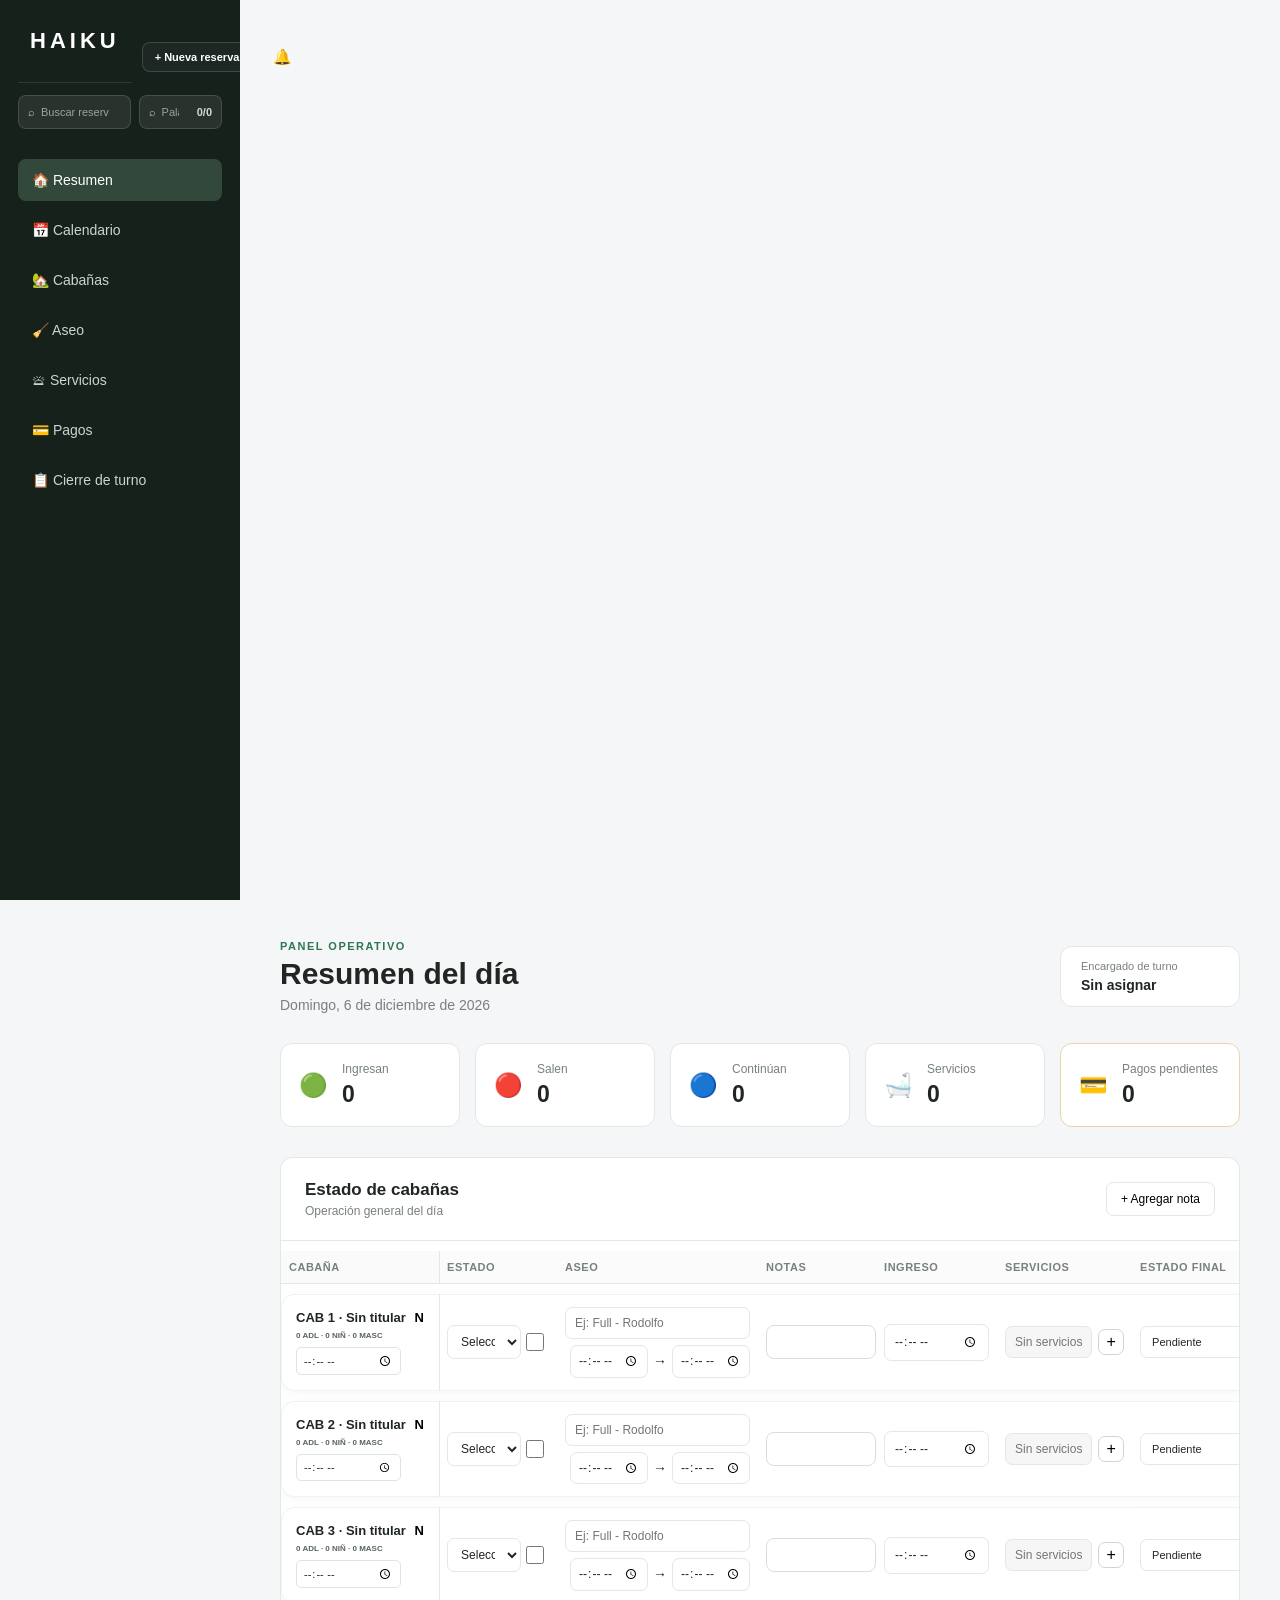
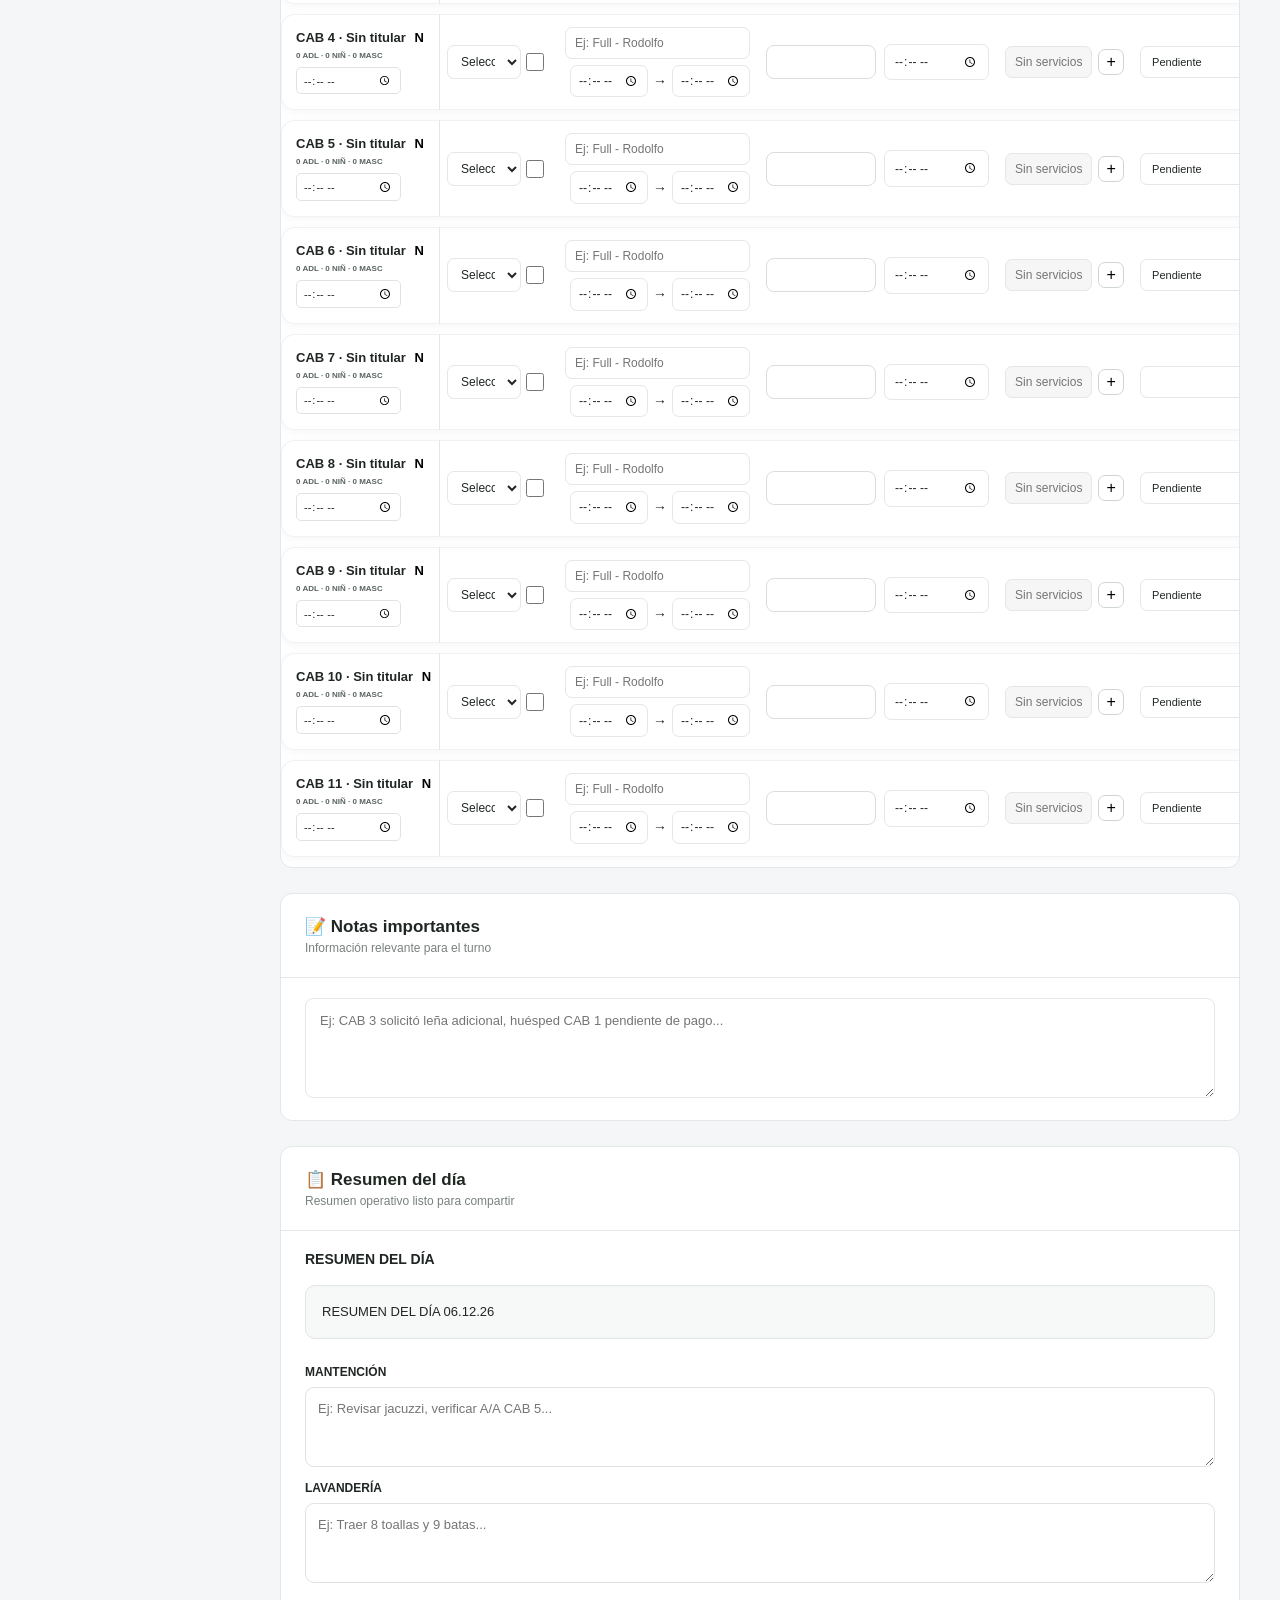
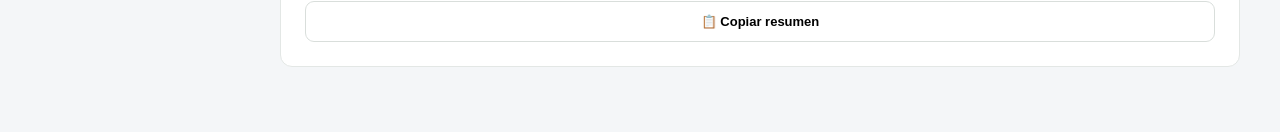
==== index.html @ 7d6ff003 "Traslada edición de ocupación a la ficha y simplifica su vista en resumen" ====
<!DOCTYPE html>
<html lang="es">

<head>
    <meta charset="UTF-8">
    <meta name="viewport" content="width=device-width, initial-scale=1.0">

    <title>Haiku</title>

    <link rel="stylesheet" href="css/styles.css">
</head>

<body>

    <!-- =========================
         BARRA LATERAL
    ========================== -->
    <aside class="sidebar">

    <div class="sidebar-superior">

    <div class="sidebar-fila-superior">

        <div class="logo">
            <h1>HAIKU</h1>
        </div>

        <button
    type="button"
    id="boton-nueva-reserva"
    class="boton-nueva-reserva"
>
    + Nueva reserva
</button>

        <button
            type="button"
            id="boton-notificaciones"
            class="boton-notificaciones"
            aria-label="Abrir notificaciones"
        >
            🔔

            <span
                id="contador-notificaciones"
                class="contador-notificaciones"
                hidden
            >
                0
            </span>
        </button>

    </div>


    <div class="busquedas-globales">

        <div class="busqueda-reservas-wrap">
            <span>⌕</span>

            <input
                type="search"
                id="busqueda-reservas"
                placeholder="Buscar reserva..."
                autocomplete="off"
            >

            <div
                id="resultados-busqueda-reservas"
                class="resultados-busqueda-reservas"
                hidden
            ></div>

        </div>


        <div class="busqueda-palabra-wrap">
            <span>⌕</span>

            <input
                type="search"
                id="busqueda-palabra"
                placeholder="Palabra clave..."
                autocomplete="off"
            >

            <span
            id="contador-busqueda-palabra"
            class="contador-busqueda-palabra"
            hidden
            >
            0/0 
            </span>

            <button
            type="button"
            id="busqueda-palabra-anterior"
            class="busqueda-palabra-nav"
            aria-label="Coincidencia anterior"
            hidden
            >
            ↑
            </button>

            <button
            type="button"
            id="busqueda-palabra-siguiente"
            class="busqueda-palabra-nav"
            aria-label="Coincidencia siguiente"
            hidden
            >
            ↓
            </button>

        </div>

    </div>

</div>

<div
    id="panel-notificaciones"
    class="panel-notificaciones"
    hidden
>
    <div class="panel-notificaciones-cabecera">

        <div>
            <strong>Notificaciones</strong>
            <span>Actividad del turno</span>
        </div>

        <button
            type="button"
            id="cerrar-notificaciones"
            class="cerrar-notificaciones"
            aria-label="Cerrar notificaciones"
        >
            ×
        </button>

    </div>

<div
    id="notificaciones-contenido"
    class="notificaciones-contenido"
></div>

</div>

    <nav class="menu">

        <button class="menu-item activo" data-seccion="resumen">
            🏠 Resumen
        </button>

        <button class="menu-item" data-seccion="calendario">
            📅 Calendario
        </button>

        <button class="menu-item" data-seccion="cabanas">
            🏡 Cabañas
        </button>

        <button class="menu-item" data-seccion="aseo">
            🧹 Aseo
        </button>

        <button class="menu-item" data-seccion="servicios">
            🛎 Servicios
        </button>

        <button class="menu-item" data-seccion="pagos">
        💳 Pagos
        </button>

        <button class="menu-item" data-seccion="cierre">
            📋 Cierre de turno
        </button>

    </nav>

</aside>


    <!-- =========================
         CONTENIDO PRINCIPAL
    ========================== -->
    <main class="contenido">
        
<!-- =========================
     SECCIÓN RESUMEN
========================== -->

<section id="seccion-resumen" class="seccion-app activa">

        <!-- CABECERA -->

        <header class="cabecera">

            <div>
                <p class="subtitulo">Panel operativo</p>
                <h2>Resumen del día</h2>
                <p id="fecha-actual">Sábado 15 de agosto de 2026</p>
            </div>

            <div class="turno">
                <span>Encargado de turno</span>
                <strong>Sin asignar</strong>
            </div>

        </header>


<!-- =========================
     TARJETAS RESUMEN
========================== -->

<section class="resumen">

    <div class="tarjeta">
        <span>🟢</span>
        <div>
            <p>Ingresan</p>
            <strong id="contador-ingresan">3</strong>
        </div>
    </div>

    <div class="tarjeta">
        <span>🔴</span>
        <div>
            <p>Salen</p>
            <strong id="contador-salen">6</strong>
        </div>
    </div>

    <div class="tarjeta">
        <span>🔵</span>
        <div>
            <p>Continúan</p>
            <strong id="contador-continuan">2</strong>
        </div>
    </div>

    <div class="tarjeta">
        <span>🛁</span>
        <div>
            <p>Servicios</p>
            <strong id="contador-servicios">3</strong>
        </div>
    </div>

    <div class="tarjeta alerta">
        <span>💳</span>
        <div>
           <p>Pagos pendientes</p>
           <strong id="contador-pagos">0</strong>
        </div>
    </div>

</section>


        <!-- =========================
             MATRIZ DE CABAÑAS
        ========================== -->

        <section class="panel">

            <div class="panel-titulo">
                <div>
                    <h3>Estado de cabañas</h3>
                    <p>Operación general del día</p>
                </div>

                <button
                    type="button"
                    id="agregar-nota"
                    class="boton-secundario"
                >
                + Agregar nota
                </button>
            </div>


            <div class="tabla-contenedor">

                <table>

                    <thead>
                        <tr>
                            <th>Cabaña</th>
                            <th>Estado</th>
                            <th>Aseo</th>
                            <th>Notas</th>
                            <th>Ingreso</th>
                            <th>Servicios</th>
                            <th>Estado final</th>
                        </tr>
                    </thead>

                    <tbody>

                       <tr data-cabana="1">

    <td class="info-cabana">

    <strong class="cabana-titular-linea">
    <button
    type="button"
    class="cabana-ficha-boton"
    data-ficha-cabana="1"
>
    CAB 1
</button>
<span>·</span>
    <span class="titular-cabana" data-titular-cabana="1">Sin titular</span>

    <button
        type="button"
        class="editar-titular"
        data-editar-titular="1"
        aria-label="Editar titular CAB 1"
    >✎</button>

    <span class="cabana-noches">
    <button
        type="button"
        class="editar-noches"
        data-editar-noches="1"
        aria-label="Editar noches CAB 1"
    >
        <span class="valor-noches" data-valor-noches="1"></span>N
    </button>
</span>
</strong>

    <div class="ocupacion-cabana">

        <label>
            <input
                type="number"
                id="cab1-adultos"
                class="campo-cabana"
                data-campo="adultos"
                min="0"
            >
            
        </label>

        <label>
            <input
                type="number"
                id="cab1-ninos"
                class="campo-cabana"
                data-campo="ninos"
                min="0"
            >
            
        </label>

        <label>
            <input
                type="number"
                id="cab1-mascotas"
                class="campo-cabana"
                data-campo="mascotas"
                min="0"
            >
            
        </label>

    </div>

    <label class="checkout-cabana">
    
    <input
        type="time"
        class="campo-cabana"
        data-campo="checkout"
    >
        </label>

</td>

    <td>

        <div class="estado-reserva-con-checkin">
        <select class="campo-cabana" data-campo="estado">

    <option value="">Seleccionar...</option>

    <option value="libre-libre">
        LIBRE / LIBRE
    </option>

    <option value="libre-ingresa">
        LIBRE / INGRESA
    </option>

    <option value="sale-libre">
        SALE / LIBRE
    </option>

    <option value="sale-ingresa">
        SALE / INGRESA
    </option>

    <option value="continua">
        CONTINÚA
    </option>

    <option value="bloqueada">
        BLOQUEADA
    </option>

    <option value="fullday">
    FULLDAY
</option>

</select>

<label class="checkin-cabana" title="Check-in realizado">
    <input
        type="checkbox"
        class="campo-cabana checkin-realizado"
        data-campo="checkinRealizado"
    >
   
</label>

</div>

    </td>

    <td class="celda-aseo">

    <div class="aseo-principal">

        <input
            type="text"
            class="campo-cabana campo-encargado-aseo"
            data-campo="aseo"
            placeholder="Ej: Full - Rodolfo"
        >

    </div>

    <div class="aseo-horarios">

    <input
        type="time"
        class="campo-cabana"
        data-campo="aseoIn"
    >

    <input
        type="time"
        class="campo-cabana"
        data-campo="aseoOut"
    >

</div>

</td>

<!-- NOTAS -->
<td class="celda-notas">
    <div
        class="nota-cabana"
        data-nota-cabana="1"
    ></div>
</td>

    <td>
        <input
            type="time"
            class="campo-cabana"
            data-campo="ingreso"
        >
    </td>

    <td>
    <div class="servicio-resumen-wrap">

        <input
    type="text"
    class="campo-cabana"
    data-campo="servicio"
    placeholder="Sin servicios"
    readonly
>

        <button
            type="button"
            class="servicio-resumen-agregar"
            data-agregar-servicio="1"
            title="Agregar servicio"
        >
            +
        </button>

    </div>
</td>

    <td class="celda-estado-final">

    <div class="estado-final-contenido">

        <select
            class="campo-cabana estado-final-select"
            data-campo="estadoFinal"
        >
            <option value="">Pendiente</option>
            <option value="LISTA">Lista</option>
            <option value="CON DETALLES">Con detalles</option>
        </select>

    </div>

</td>

</tr>

<tr data-cabana="2">

    <td class="info-cabana">

    <strong class="cabana-titular-linea">
    <button
    type="button"
    class="cabana-ficha-boton"
    data-ficha-cabana="2"
>
    CAB 2
</button>
<span>·</span>
    <span class="titular-cabana" data-titular-cabana="2">Sin titular</span>
    <button
        type="button"
        class="editar-titular"
        data-editar-titular="2"
        aria-label="Editar titular CAB 2"
    >✎</button>

     <span class="cabana-noches">
    <button
        type="button"
        class="editar-noches"
        data-editar-noches="2"
        aria-label="Editar noches CAB 2"
    >
        <span class="valor-noches" data-valor-noches="2"></span>N
    </button>
</strong>

    <div class="ocupacion-cabana">

        <label>
    <input
        type="number"
        id="cab2-adultos"
        class="campo-cabana"
        data-campo="adultos"
        min="0"
        aria-label="Adultos"
    >
</label>

        <label>
            <input
                type="number"
                id="cab2-ninos"
                class="campo-cabana"
                data-campo="ninos"
                min="0"
            >

        </label>

        <label>
            <input
                type="number"
                id="cab2-mascotas"
                class="campo-cabana"
                data-campo="mascotas"
                min="0"
            >
            
        </label>

    </div>

    <label class="checkout-cabana">
    
    <input
        type="time"
        class="campo-cabana"
        data-campo="checkout"
    >
        </label>

</td>

    <td>
        
        <div class="estado-reserva-con-checkin">

        <select class="campo-cabana" data-campo="estado">

    <option value="">Seleccionar...</option>

    <option value="libre-libre">
        LIBRE / LIBRE
    </option>

    <option value="libre-ingresa">
        LIBRE / INGRESA
    </option>

    <option value="sale-libre">
        SALE / LIBRE
    </option>

    <option value="sale-ingresa">
        SALE / INGRESA
    </option>

    <option value="continua">
        CONTINÚA
    </option>

    <option value="bloqueada">
        BLOQUEADA
    </option>

    <option value="fullday">
    FULLDAY
</option>

</select>

<label class="checkin-cabana" title="Check-in realizado">
    <input
        type="checkbox"
        class="campo-cabana checkin-realizado"
        data-campo="checkinRealizado"
    >
   
</label>

</div>

    </td>

    <td class="celda-aseo">

    <div class="aseo-principal">

        <input
            type="text"
            class="campo-cabana campo-encargado-aseo"
            data-campo="aseo"
            placeholder="Ej: Full - Rodolfo"
        >

    </div>

    <div class="aseo-horarios">

    <input
        type="time"
        class="campo-cabana"
        data-campo="aseoIn"
    >

    <input
        type="time"
        class="campo-cabana"
        data-campo="aseoOut"
    >

</div>

</td>

<!-- NOTAS -->
<td class="celda-notas">
    <div
        class="nota-cabana"
        data-nota-cabana="2"
    ></div>
</td>

    <td>
        <input
            type="time"
            class="campo-cabana"
            data-campo="ingreso"
        >
    </td>

    <td>
    <div class="servicio-resumen-wrap">

        <input
            type="text"
            class="campo-cabana"
            data-campo="servicio"
            placeholder="Sin servicios"
            readonly
        >

        <button
            type="button"
            class="servicio-resumen-agregar"
            data-agregar-servicio="2"
            title="Agregar servicio"
        >
            +
        </button>

    </div>
</td>

    <td class="celda-estado-final">

    <div class="estado-final-contenido">

        <select
            class="campo-cabana estado-final-select"
            data-campo="estadoFinal"
        >
            <option value="">Pendiente</option>
            <option value="LISTA">Lista</option>
            
            <option value="CON DETALLES">Con detalles</option>
        </select>

    </div>

</td>

</tr>

<tr data-cabana="3">

    <td class="info-cabana">

    <strong class="cabana-titular-linea">
    <button
    type="button"
    class="cabana-ficha-boton"
    data-ficha-cabana="3"
>
    CAB 3
</button>
<span>·</span>
    <span class="titular-cabana" data-titular-cabana="3">Sin titular</span>
    <button
        type="button"
        class="editar-titular"
        data-editar-titular="3"
        aria-label="Editar titular CAB 3"
    >✎</button>

     <span class="cabana-noches">
    <button
        type="button"
        class="editar-noches"
        data-editar-noches="3"
        aria-label="Editar noches CAB 3"
    >
        <span class="valor-noches" data-valor-noches="3"></span>N
    </button>
</strong>

    <div class="ocupacion-cabana">

        <label>
            <input
                type="number"
                id="cab3-adultos"
                class="campo-cabana"
                data-campo="adultos"
                min="0"
            >
            
        </label>

        <label>
            <input
                type="number"
                id="cab3-ninos"
                class="campo-cabana"
                data-campo="ninos"
                min="0"
            >
            
        </label>

        <label>
            <input
                type="number"
                id="cab3-mascotas"
                class="campo-cabana"
                data-campo="mascotas"
                min="0"
            >
            
        </label>

    </div>

    <label class="checkout-cabana">
    
    <input
        type="time"
        class="campo-cabana"
        data-campo="checkout"
    >
        </label>

</td>

    <td>

        <div class="estado-reserva-con-checkin">
        <select class="campo-cabana" data-campo="estado">

    <option value="">Seleccionar...</option>

    <option value="libre-libre">
        LIBRE / LIBRE
    </option>

    <option value="libre-ingresa">
        LIBRE / INGRESA
    </option>

    <option value="sale-libre">
        SALE / LIBRE
    </option>

    <option value="sale-ingresa">
        SALE / INGRESA
    </option>

    <option value="continua">
        CONTINÚA
    </option>

    <option value="bloqueada">
        BLOQUEADA
    </option>

    <option value="fullday">
    FULLDAY
</option>

</select>

<label class="checkin-cabana" title="Check-in realizado">
    <input
        type="checkbox"
        class="campo-cabana checkin-realizado"
        data-campo="checkinRealizado"
    >
   
</label>

</div>

    </td>

    <td class="celda-aseo">

    <div class="aseo-principal">

        <input
            type="text"
            class="campo-cabana campo-encargado-aseo"
            data-campo="aseo"
            placeholder="Ej: Full - Rodolfo"
        >

    </div>

    <div class="aseo-horarios">

    <input
        type="time"
        class="campo-cabana"
        data-campo="aseoIn"
    >

    <input
        type="time"
        class="campo-cabana"
        data-campo="aseoOut"
    >

</div>

</td>

<!-- NOTAS -->
<td class="celda-notas">
    <div
        class="nota-cabana"
        data-nota-cabana="3"
    ></div>
</td>

    <td>
        <input
            type="time"
            class="campo-cabana"
            data-campo="ingreso"
        >
    </td>

    <td>
    <div class="servicio-resumen-wrap">

        <input
            type="text"
            class="campo-cabana"
            data-campo="servicio"
            placeholder="Sin servicios"
            readonly
        >

        <button
            type="button"
            class="servicio-resumen-agregar"
            data-agregar-servicio="3"
            title="Agregar servicio"
        >
            +
        </button>

    </div>
</td>

    <td class="celda-estado-final">

    <div class="estado-final-contenido">

        <select
            class="campo-cabana estado-final-select"
            data-campo="estadoFinal"
        >
            <option value="">Pendiente</option>
            <option value="LISTA">Lista</option>
            
            <option value="CON DETALLES">Con detalles</option>
        </select>

    </div>

</td>

</tr>

<tr data-cabana="4">

    <td class="info-cabana">

    <strong class="cabana-titular-linea">
    <button
    type="button"
    class="cabana-ficha-boton"
    data-ficha-cabana="4"
>
    CAB 4
</button>
<span>·</span>
    <span class="titular-cabana" data-titular-cabana="4">Sin titular</span>
    <button
        type="button"
        class="editar-titular"
        data-editar-titular="4"
        aria-label="Editar titular CAB 4"
    >✎</button>

     <span class="cabana-noches">
    <button
        type="button"
        class="editar-noches"
        data-editar-noches="4"
        aria-label="Editar noches CAB 4"
    >
        <span class="valor-noches" data-valor-noches="4"></span>N
    </button>
</strong>

    <div class="ocupacion-cabana">

        <label>
            <input
                type="number"
                id="cab4-adultos"
                class="campo-cabana"
                data-campo="adultos"
                min="0"
            >
            
        </label>

        <label>
            <input
                type="number"
                id="cab4-ninos"
                class="campo-cabana"
                data-campo="ninos"
                min="0"
            >
            
        </label>

        <label>
            <input
                type="number"
                id="cab4-mascotas"
                class="campo-cabana"
                data-campo="mascotas"
                min="0"
            >
            
        </label>

    </div>

    <label class="checkout-cabana">
    
    <input
        type="time"
        class="campo-cabana"
        data-campo="checkout"
    >
        </label>

</td>

    <td>

        <div class="estado-reserva-con-checkin">
        <select class="campo-cabana" data-campo="estado">

    <option value="">Seleccionar...</option>

    <option value="libre-libre">
        LIBRE / LIBRE
    </option>

    <option value="libre-ingresa">
        LIBRE / INGRESA
    </option>

    <option value="sale-libre">
        SALE / LIBRE
    </option>

    <option value="sale-ingresa">
        SALE / INGRESA
    </option>

    <option value="continua">
        CONTINÚA
    </option>

    <option value="bloqueada">
        BLOQUEADA
    </option>

    <option value="fullday">
    FULLDAY
</option>

</select>

<label class="checkin-cabana" title="Check-in realizado">
    <input
        type="checkbox"
        class="campo-cabana checkin-realizado"
        data-campo="checkinRealizado"
    >
   
</label>

</div>

    </td>

    <td class="celda-aseo">

    <div class="aseo-principal">

        <input
            type="text"
            class="campo-cabana campo-encargado-aseo"
            data-campo="aseo"
            placeholder="Ej: Full - Rodolfo"
        >

    </div>

    <div class="aseo-horarios">

    <input
        type="time"
        class="campo-cabana"
        data-campo="aseoIn"
    >

    <input
        type="time"
        class="campo-cabana"
        data-campo="aseoOut"
    >

</div>

</td>

<!-- NOTAS -->
<td class="celda-notas">
    <div
        class="nota-cabana"
        data-nota-cabana="4"
    ></div>
</td>

    <td>
        <input
            type="time"
            class="campo-cabana"
            data-campo="ingreso"
        >
    </td>

    <td>
    <div class="servicio-resumen-wrap">

        <input
            type="text"
            class="campo-cabana"
            data-campo="servicio"
            placeholder="Sin servicios"
            readonly
        >

        <button
            type="button"
            class="servicio-resumen-agregar"
            data-agregar-servicio="4"
            title="Agregar servicio"
        >
            +
        </button>

    </div>
</td>

    <td class="celda-estado-final">

    <div class="estado-final-contenido">

        <select
            class="campo-cabana estado-final-select"
            data-campo="estadoFinal"
        >
            <option value="">Pendiente</option>
            <option value="LISTA">Lista</option>
            
            <option value="CON DETALLES">Con detalles</option>
        </select>

    </div>

</td>

</tr>

<tr data-cabana="5">

    <td class="info-cabana">

    <strong class="cabana-titular-linea">
    <button
    type="button"
    class="cabana-ficha-boton"
    data-ficha-cabana="5"
>
    CAB 5
</button>
<span>·</span>
    <span class="titular-cabana" data-titular-cabana="5">Sin titular</span>
    <button
        type="button"
        class="editar-titular"
        data-editar-titular="5"
        aria-label="Editar titular CAB 5"
    >✎</button>

     <span class="cabana-noches">
    <button
        type="button"
        class="editar-noches"
        data-editar-noches="5"
        aria-label="Editar noches CAB 5"
    >
        <span class="valor-noches" data-valor-noches="5"></span>N
    </button>
</strong>

    <div class="ocupacion-cabana">

        <label>
            <input
                type="number"
                id="cab5-adultos"
                class="campo-cabana"
                data-campo="adultos"
                min="0"
            >
            
        </label>

        <label>
            <input
                type="number"
                id="cab5-ninos"
                class="campo-cabana"
                data-campo="ninos"
                min="0"
            >
            
        </label>

        <label>
            <input
                type="number"
                id="cab5-mascotas"
                class="campo-cabana"
                data-campo="mascotas"
                min="0"
            >
            
        </label>

    </div>

    <label class="checkout-cabana">
    
    <input
        type="time"
        class="campo-cabana"
        data-campo="checkout"
    >
        </label>

</td>

    <td>

        <div class="estado-reserva-con-checkin">
        <select class="campo-cabana" data-campo="estado">

    <option value="">Seleccionar...</option>

    <option value="libre-libre">
        LIBRE / LIBRE
    </option>

    <option value="libre-ingresa">
        LIBRE / INGRESA
    </option>

    <option value="sale-libre">
        SALE / LIBRE
    </option>

    <option value="sale-ingresa">
        SALE / INGRESA
    </option>

    <option value="continua">
        CONTINÚA
    </option>

    <option value="bloqueada">
        BLOQUEADA
    </option>

    <option value="fullday">
    FULLDAY
</option>

</select>

<label class="checkin-cabana" title="Check-in realizado">
    <input
        type="checkbox"
        class="campo-cabana checkin-realizado"
        data-campo="checkinRealizado"
    >
   
</label>

</div>

    </td>

    <td class="celda-aseo">

    <div class="aseo-principal">

        <input
            type="text"
            class="campo-cabana campo-encargado-aseo"
            data-campo="aseo"
            placeholder="Ej: Full - Rodolfo"
        >

    </div>

    <div class="aseo-horarios">

    <input
        type="time"
        class="campo-cabana"
        data-campo="aseoIn"
    >

    <input
        type="time"
        class="campo-cabana"
        data-campo="aseoOut"
    >

</div>

</td>

<!-- NOTAS -->
<td class="celda-notas">
    <div
        class="nota-cabana"
        data-nota-cabana="5"
    ></div>
</td>

    <td>
        <input
            type="time"
            class="campo-cabana"
            data-campo="ingreso"
        >
    </td>

    <td>
    <div class="servicio-resumen-wrap">

        <input
            type="text"
            class="campo-cabana"
            data-campo="servicio"
            placeholder="Sin servicios"
            readonly
        >

        <button
            type="button"
            class="servicio-resumen-agregar"
            data-agregar-servicio="5"
            title="Agregar servicio"
        >
            +
        </button>

    </div>
</td>

    <td class="celda-estado-final">

    <div class="estado-final-contenido">

        <select
            class="campo-cabana estado-final-select"
            data-campo="estadoFinal"
        >
            <option value="">Pendiente</option>
            <option value="LISTA">Lista</option>
            
            <option value="CON DETALLES">Con detalles</option>
        </select>

    </div>

</td>

</tr>

<tr data-cabana="6">

    <td class="info-cabana">

    <strong class="cabana-titular-linea">
    <button
    type="button"
    class="cabana-ficha-boton"
    data-ficha-cabana="6"
>
    CAB 6
</button>
<span>·</span>
    <span class="titular-cabana" data-titular-cabana="6">Sin titular</span>
    <button
        type="button"
        class="editar-titular"
        data-editar-titular="6"
        aria-label="Editar titular CAB 6"
    >✎</button>

     <span class="cabana-noches">
    <button
        type="button"
        class="editar-noches"
        data-editar-noches="6"
        aria-label="Editar noches CAB 6"
    >
        <span class="valor-noches" data-valor-noches="6"></span>N
    </button>
</strong>

    <div class="ocupacion-cabana">

        <label>
            <input
                type="number"
                id="cab6-adultos"
                class="campo-cabana"
                data-campo="adultos"
                min="0"
            >
            
        </label>

        <label>
            <input
                type="number"
                id="cab6-ninos"
                class="campo-cabana"
                data-campo="ninos"
                min="0"
            >
            
        </label>

        <label>
            <input
                type="number"
                id="cab6-mascotas"
                class="campo-cabana"
                data-campo="mascotas"
                min="0"
            >
            
        </label>

    </div>

    <label class="checkout-cabana">
    
    <input
        type="time"
        class="campo-cabana"
        data-campo="checkout"
    >
        </label>

</td>

    <td>

        <div class="estado-reserva-con-checkin">
        <select class="campo-cabana" data-campo="estado">

    <option value="">Seleccionar...</option>

    <option value="libre-libre">
        LIBRE / LIBRE
    </option>

    <option value="libre-ingresa">
        LIBRE / INGRESA
    </option>

    <option value="sale-libre">
        SALE / LIBRE
    </option>

    <option value="sale-ingresa">
        SALE / INGRESA
    </option>

    <option value="continua">
        CONTINÚA
    </option>

    <option value="bloqueada">
        BLOQUEADA
    </option>

    <option value="fullday">
    FULLDAY
</option>

</select>

<label class="checkin-cabana" title="Check-in realizado">
    <input
        type="checkbox"
        class="campo-cabana checkin-realizado"
        data-campo="checkinRealizado"
    >
   
</label>

</div>

    </td>

    <td class="celda-aseo">

    <div class="aseo-principal">

        <input
            type="text"
            class="campo-cabana campo-encargado-aseo"
            data-campo="aseo"
            placeholder="Ej: Full - Rodolfo"
        >

    </div>

    <div class="aseo-horarios">

    <input
        type="time"
        class="campo-cabana"
        data-campo="aseoIn"
    >

    <input
        type="time"
        class="campo-cabana"
        data-campo="aseoOut"
    >

</div>

</td>

<!-- NOTAS -->
<td class="celda-notas">
    <div
        class="nota-cabana"
        data-nota-cabana="6"
    ></div>
</td>

    <td>
        <input
            type="time"
            class="campo-cabana"
            data-campo="ingreso"
        >
    </td>

    <td>
    <div class="servicio-resumen-wrap">

        <input
            type="text"
            class="campo-cabana"
            data-campo="servicio"
            placeholder="Sin servicios"
            readonly
        >

        <button
            type="button"
            class="servicio-resumen-agregar"
            data-agregar-servicio="6"
            title="Agregar servicio"
        >
            +
        </button>

    </div>
</td>

    <td class="celda-estado-final">

    <div class="estado-final-contenido">

        <select
            class="campo-cabana estado-final-select"
            data-campo="estadoFinal"
        >
            <option value="">Pendiente</option>
            <option value="LISTA">Lista</option>
            
            <option value="CON DETALLES">Con detalles</option>
        </select>

    </div>

</td>

</tr>

<tr data-cabana="7">

    <td class="info-cabana">

    <strong class="cabana-titular-linea">
    <button
    type="button"
    class="cabana-ficha-boton"
    data-ficha-cabana="7"
>
    CAB 7
</button>
<span>·</span>
    <span class="titular-cabana" data-titular-cabana="7">Sin titular</span>
    <button
        type="button"
        class="editar-titular"
        data-editar-titular="7"
        aria-label="Editar titular CAB 7"
    >✎</button>

     <span class="cabana-noches">
    <button
        type="button"
        class="editar-noches"
        data-editar-noches="7"
        aria-label="Editar noches CAB 7"
    >
        <span class="valor-noches" data-valor-noches="7"></span>N
    </button>
</strong>

    <div class="ocupacion-cabana">

        <label>
            <input
                type="number"
                id="cab7-adultos"
                class="campo-cabana"
                data-campo="adultos"
                min="0"
            >
            
        </label>

        <label>
            <input
                type="number"
                id="cab7-ninos"
                class="campo-cabana"
                data-campo="ninos"
                min="0"
            >
            
        </label>

        <label>
            <input
                type="number"
                id="cab7-mascotas"
                class="campo-cabana"
                data-campo="mascotas"
                min="0"
            >
            
        </label>

    </div>

    <label class="checkout-cabana">
    
    <input
        type="time"
        class="campo-cabana"
        data-campo="checkout"
    >
        </label>

</td>

    <td>

        <div class="estado-reserva-con-checkin">
        <select class="campo-cabana" data-campo="estado">

    <option value="">Seleccionar...</option>

    <option value="libre-libre">
        LIBRE / LIBRE
    </option>

    <option value="libre-ingresa">
        LIBRE / INGRESA
    </option>

    <option value="sale-libre">
        SALE / LIBRE
    </option>

    <option value="sale-ingresa">
        SALE / INGRESA
    </option>

    <option value="continua">
        CONTINÚA
    </option>

    <option value="bloqueada">
        BLOQUEADA
    </option>

    <option value="fullday">
    FULLDAY
</option>

</select>

<label class="checkin-cabana" title="Check-in realizado">
    <input
        type="checkbox"
        class="campo-cabana checkin-realizado"
        data-campo="checkinRealizado"
    >
   
</label>

</div>

    </td>

    <td class="celda-aseo">

    <div class="aseo-principal">

        <input
            type="text"
            class="campo-cabana campo-encargado-aseo"
            data-campo="aseo"
            placeholder="Ej: Full - Rodolfo"
        >

    </div>

    <div class="aseo-horarios">

    <input
        type="time"
        class="campo-cabana"
        data-campo="aseoIn"
    >

    <input
        type="time"
        class="campo-cabana"
        data-campo="aseoOut"
    >

</div>

</td>

<!-- NOTAS -->
<td class="celda-notas">
    <div
        class="nota-cabana"
        data-nota-cabana="7"
    ></div>
</td>

    <td>
        <input
            type="time"
            class="campo-cabana"
            data-campo="ingreso"
        >
    </td>

    <td>
    <div class="servicio-resumen-wrap">

        <input
            type="text"
            class="campo-cabana"
            data-campo="servicio"
            placeholder="Sin servicios"
            readonly
        >

        <button
            type="button"
            class="servicio-resumen-agregar"
            data-agregar-servicio="7"
            title="Agregar servicio"
        >
            +
        </button>

    </div>
</td>

    <td class="celda-estado-final">

    <div class="estado-final-contenido">

        <select
    class="campo-cabana estado-final-select"
    data-campo="estadoRevision"
>
    <option value="pendiente">Pendiente</option>
    <option value="lista">Lista</option>
    <option value="con-detalles">Con detalles</option>
</select>

    </div>

</td>

</tr>

<tr data-cabana="8">

    <td class="info-cabana">

    <strong class="cabana-titular-linea">
    <button
    type="button"
    class="cabana-ficha-boton"
    data-ficha-cabana="8"
>
    CAB 8
</button>
<span>·</span>
    <span class="titular-cabana" data-titular-cabana="8">Sin titular</span>
    <button
        type="button"
        class="editar-titular"
        data-editar-titular="8"
        aria-label="Editar titular CAB 8"
    >✎</button>

     <span class="cabana-noches">
    <button
        type="button"
        class="editar-noches"
        data-editar-noches="8"
        aria-label="Editar noches CAB 8"
    >
        <span class="valor-noches" data-valor-noches="8"></span>N
    </button>
</strong>

    <div class="ocupacion-cabana">

        <label>
            <input
                type="number"
                id="cab8-adultos"
                class="campo-cabana"
                data-campo="adultos"
                min="0"
            >
            
        </label>

        <label>
            <input
                type="number"
                id="cab8-ninos"
                class="campo-cabana"
                data-campo="ninos"
                min="0"
            >
            
        </label>

        <label>
            <input
                type="number"
                id="cab8-mascotas"
                class="campo-cabana"
                data-campo="mascotas"
                min="0"
            >
            
        </label>

    </div>

    <label class="checkout-cabana">
    
    <input
        type="time"
        class="campo-cabana"
        data-campo="checkout"
    >
        </label>

</td>

    <td>

        <div class="estado-reserva-con-checkin">
        <select class="campo-cabana" data-campo="estado">

    <option value="">Seleccionar...</option>

    <option value="libre-libre">
        LIBRE / LIBRE
    </option>

    <option value="libre-ingresa">
        LIBRE / INGRESA
    </option>

    <option value="sale-libre">
        SALE / LIBRE
    </option>

    <option value="sale-ingresa">
        SALE / INGRESA
    </option>

    <option value="continua">
        CONTINÚA
    </option>

    <option value="bloqueada">
        BLOQUEADA
    </option>

    <option value="fullday">
    FULLDAY
</option>

</select>

<label class="checkin-cabana" title="Check-in realizado">
    <input
        type="checkbox"
        class="campo-cabana checkin-realizado"
        data-campo="checkinRealizado"
    >
   
</label>

</div>

    </td>

    <td class="celda-aseo">

    <div class="aseo-principal">

        <input
            type="text"
            class="campo-cabana campo-encargado-aseo"
            data-campo="aseo"
            placeholder="Ej: Full - Rodolfo"
        >

    </div>

    <div class="aseo-horarios">

    <input
        type="time"
        class="campo-cabana"
        data-campo="aseoIn"
    >

    <input
        type="time"
        class="campo-cabana"
        data-campo="aseoOut"
    >

</div>

</td>

<!-- NOTAS -->
<td class="celda-notas">
    <div
        class="nota-cabana"
        data-nota-cabana="8"
    ></div>
</td>

    <td>
        <input
            type="time"
            class="campo-cabana"
            data-campo="ingreso"
        >
    </td>

    <td>
    <div class="servicio-resumen-wrap">

        <input
            type="text"
            class="campo-cabana"
            data-campo="servicio"
            placeholder="Sin servicios"
            readonly
        >

        <button
            type="button"
            class="servicio-resumen-agregar"
            data-agregar-servicio="8"
            title="Agregar servicio"
        >
            +
        </button>

    </div>
</td>

    <td class="celda-estado-final">

    <div class="estado-final-contenido">

        <select
            class="campo-cabana estado-final-select"
            data-campo="estadoFinal"
        >
            <option value="">Pendiente</option>
            <option value="LISTA">Lista</option>
            
            <option value="CON DETALLES">Con detalles</option>
        </select>

    </div>

</td>

</tr>

<tr data-cabana="9">

    <td class="info-cabana">

    <strong class="cabana-titular-linea">
    <button
    type="button"
    class="cabana-ficha-boton"
    data-ficha-cabana="9"
>
    CAB 9
</button>
<span>·</span>
    <span class="titular-cabana" data-titular-cabana="9">Sin titular</span>
    <button
        type="button"
        class="editar-titular"
        data-editar-titular="9"
        aria-label="Editar titular CAB 9"
    >✎</button>

     <span class="cabana-noches">
    <button
        type="button"
        class="editar-noches"
        data-editar-noches="9"
        aria-label="Editar noches CAB 9"
    >
        <span class="valor-noches" data-valor-noches="9"></span>N
    </button>
</strong>

    <div class="ocupacion-cabana">

        <label>
            <input
                type="number"
                id="cab9-adultos"
                class="campo-cabana"
                data-campo="adultos"
                min="0"
            >
            
        </label>

        <label>
            <input
                type="number"
                id="cab9-ninos"
                class="campo-cabana"
                data-campo="ninos"
                min="0"
            >
            
        </label>

        <label>
            <input
                type="number"
                id="cab9-mascotas"
                class="campo-cabana"
                data-campo="mascotas"
                min="0"
            >
            
        </label>

    </div>

    <label class="checkout-cabana">
    
    <input
        type="time"
        class="campo-cabana"
        data-campo="checkout"
    >
        </label>

</td>

    <td>

        <div class="estado-reserva-con-checkin">
        <select class="campo-cabana" data-campo="estado">

    <option value="">Seleccionar...</option>

    <option value="libre-libre">
        LIBRE / LIBRE
    </option>

    <option value="libre-ingresa">
        LIBRE / INGRESA
    </option>

    <option value="sale-libre">
        SALE / LIBRE
    </option>

    <option value="sale-ingresa">
        SALE / INGRESA
    </option>

    <option value="continua">
        CONTINÚA
    </option>

    <option value="bloqueada">
        BLOQUEADA
    </option>

    <option value="fullday">
    FULLDAY
</option>

</select>

<label class="checkin-cabana" title="Check-in realizado">
    <input
        type="checkbox"
        class="campo-cabana checkin-realizado"
        data-campo="checkinRealizado"
    >
   
</label>

</div>

    </td>

    <td class="celda-aseo">

    <div class="aseo-principal">

        <input
            type="text"
            class="campo-cabana campo-encargado-aseo"
            data-campo="aseo"
            placeholder="Ej: Full - Rodolfo"
        >

    </div>

    <div class="aseo-horarios">

    <input
        type="time"
        class="campo-cabana"
        data-campo="aseoIn"
    >

    <input
        type="time"
        class="campo-cabana"
        data-campo="aseoOut"
    >

</div>

</td>

<!-- NOTAS -->
<td class="celda-notas">
    <div
        class="nota-cabana"
        data-nota-cabana="9"
    ></div>
</td>

    <td>
        <input
            type="time"
            class="campo-cabana"
            data-campo="ingreso"
        >
    </td>

    <td>
    <div class="servicio-resumen-wrap">

        <input
            type="text"
            class="campo-cabana"
            data-campo="servicio"
            placeholder="Sin servicios"
            readonly
        >

        <button
            type="button"
            class="servicio-resumen-agregar"
            data-agregar-servicio="9"
            title="Agregar servicio"
        >
            +
        </button>

    </div>
</td>

    <td class="celda-estado-final">

    <div class="estado-final-contenido">

        <select
            class="campo-cabana estado-final-select"
            data-campo="estadoFinal"
        >
            <option value="">Pendiente</option>
            <option value="LISTA">Lista</option>
            
            <option value="CON DETALLES">Con detalles</option>
        </select>

    </div>

</td>

</tr>

<tr data-cabana="10">

    <td class="info-cabana">

    <strong class="cabana-titular-linea">
    <button
    type="button"
    class="cabana-ficha-boton"
    data-ficha-cabana="10"
>
    CAB 10
</button>
<span>·</span>
    <span class="titular-cabana" data-titular-cabana="10">Sin titular</span>
    <button
        type="button"
        class="editar-titular"
        data-editar-titular="10"
        aria-label="Editar titular CAB 10"
    >✎</button>

     <span class="cabana-noches">
    <button
        type="button"
        class="editar-noches"
        data-editar-noches="10"
        aria-label="Editar noches CAB 10"
    >
        <span class="valor-noches" data-valor-noches="10"></span>N
    </button>
</strong>

    <div class="ocupacion-cabana">

        <label>
            <input
                type="number"
                id="cab10-adultos"
                class="campo-cabana"
                data-campo="adultos"
                min="0"
            >
            
        </label>

        <label>
            <input
                type="number"
                id="cab10-ninos"
                class="campo-cabana"
                data-campo="ninos"
                min="0"
            >
            
        </label>

        <label>
            <input
                type="number"
                id="cab10-mascotas"
                class="campo-cabana"
                data-campo="mascotas"
                min="0"
            >
            
        </label>

    </div>

    <label class="checkout-cabana">
    
    <input
        type="time"
        class="campo-cabana"
        data-campo="checkout"
    >
        </label>

</td>

    <td>

        <div class="estado-reserva-con-checkin">
        <select class="campo-cabana" data-campo="estado">

    <option value="">Seleccionar...</option>

    <option value="libre-libre">
        LIBRE / LIBRE
    </option>

    <option value="libre-ingresa">
        LIBRE / INGRESA
    </option>

    <option value="sale-libre">
        SALE / LIBRE
    </option>

    <option value="sale-ingresa">
        SALE / INGRESA
    </option>

    <option value="continua">
        CONTINÚA
    </option>

    <option value="bloqueada">
        BLOQUEADA
    </option>

    <option value="fullday">
    FULLDAY
</option>

</select>

<label class="checkin-cabana" title="Check-in realizado">
    <input
        type="checkbox"
        class="campo-cabana checkin-realizado"
        data-campo="checkinRealizado"
    >
   
</label>

</div>

    </td>

    <td class="celda-aseo">

    <div class="aseo-principal">

        <input
            type="text"
            class="campo-cabana campo-encargado-aseo"
            data-campo="aseo"
            placeholder="Ej: Full - Rodolfo"
        >

    </div>

    <div class="aseo-horarios">

    <input
        type="time"
        class="campo-cabana"
        data-campo="aseoIn"
    >

    <input
        type="time"
        class="campo-cabana"
        data-campo="aseoOut"
    >

</div>

</td>

<!-- NOTAS -->
<td class="celda-notas">
    <div
        class="nota-cabana"
        data-nota-cabana="10"
    ></div>
</td>

    <td>
        <input
            type="time"
            class="campo-cabana"
            data-campo="ingreso"
        >
    </td>

    <td>
    <div class="servicio-resumen-wrap">

        <input
            type="text"
            class="campo-cabana"
            data-campo="servicio"
            placeholder="Sin servicios"
            readonly
        >

        <button
            type="button"
            class="servicio-resumen-agregar"
            data-agregar-servicio="10"
            title="Agregar servicio"
        >
            +
        </button>

    </div>
</td>

    <td class="celda-estado-final">

    <div class="estado-final-contenido">

        <select
            class="campo-cabana estado-final-select"
            data-campo="estadoFinal"
        >
            <option value="">Pendiente</option>
            <option value="LISTA">Lista</option>
            
            <option value="CON DETALLES">Con detalles</option>
        </select>

    </div>

</td>

</tr>

<tr data-cabana="11">

    <td class="info-cabana">

    <strong class="cabana-titular-linea">
    <button
    type="button"
    class="cabana-ficha-boton"
    data-ficha-cabana="11"
>
    CAB 11
</button>
<span>·</span>
    <span class="titular-cabana" data-titular-cabana="11">Sin titular</span>
    <button
        type="button"
        class="editar-titular"
        data-editar-titular="11"
        aria-label="Editar titular CAB 11"
    >✎</button>

     <span class="cabana-noches">
    <button
        type="button"
        class="editar-noches"
        data-editar-noches="11"
        aria-label="Editar noches CAB 11"
    >
        <span class="valor-noches" data-valor-noches="11"></span>N
    </button>
</strong>

    <div class="ocupacion-cabana">

        <label>
            <input
                type="number"
                id="cab11-adultos"
                class="campo-cabana"
                data-campo="adultos"
                min="0"
            >
            
        </label>

        <label>
            <input
                type="number"
                id="cab11-ninos"
                class="campo-cabana"
                data-campo="ninos"
                min="0"
            >
            
        </label>

        <label>
            <input
                type="number"
                id="cab11-mascotas"
                class="campo-cabana"
                data-campo="mascotas"
                min="0"
            >
            
        </label>

    </div>

    <label class="checkout-cabana">
    
    <input
        type="time"
        class="campo-cabana"
        data-campo="checkout"
    >
        </label>

</td>

    <td>

        <div class="estado-reserva-con-checkin">
        <select class="campo-cabana" data-campo="estado">

    <option value="">Seleccionar...</option>

    <option value="libre-libre">
        LIBRE / LIBRE
    </option>

    <option value="libre-ingresa">
        LIBRE / INGRESA
    </option>

    <option value="sale-libre">
        SALE / LIBRE
    </option>

    <option value="sale-ingresa">
        SALE / INGRESA
    </option>

    <option value="continua">
        CONTINÚA
    </option>

    <option value="bloqueada">
        BLOQUEADA
    </option>

    <option value="fullday">
    FULLDAY
</option>

</select>

<label class="checkin-cabana" title="Check-in realizado">
    <input
        type="checkbox"
        class="campo-cabana checkin-realizado"
        data-campo="checkinRealizado"
    >
   
</label>

</div>

    </td>

    <td class="celda-aseo">

    <div class="aseo-principal">

        <input
            type="text"
            class="campo-cabana campo-encargado-aseo"
            data-campo="aseo"
            placeholder="Ej: Full - Rodolfo"
        >

    </div>

    <div class="aseo-horarios">

    <input
        type="time"
        class="campo-cabana"
        data-campo="aseoIn"
    >

    <input
        type="time"
        class="campo-cabana"
        data-campo="aseoOut"
    >

</div>

</td>

<!-- NOTAS -->
<td class="celda-notas">
    <div
        class="nota-cabana"
        data-nota-cabana="11"
    ></div>
</td>

    <td>
        <input
            type="time"
            class="campo-cabana"
            data-campo="ingreso"
        >
    </td>

    <td>
    <div class="servicio-resumen-wrap">

        <input
            type="text"
            class="campo-cabana"
            data-campo="servicio"
            placeholder="Sin servicios"
            readonly
        >

        <button
            type="button"
            class="servicio-resumen-agregar"
            data-agregar-servicio="11"
            title="Agregar servicio"
        >
            +
        </button>

    </div>
</td>

    <td class="celda-estado-final">

    <div class="estado-final-contenido">

        <select
            class="campo-cabana estado-final-select"
            data-campo="estadoFinal"
        >
            <option value="">Pendiente</option>
            <option value="LISTA">Lista</option>
            
            <option value="CON DETALLES">Con detalles</option>
        </select>

    </div>

</td>

</tr>


                    </tbody>

                </table>

            </div>

        </section>

        <!-- =========================
        PANEL AGREGAR NOTA
        ========================== -->

<div id="panel-agregar-nota">

    <div class="panel-nota">

        <div class="panel-nota-cabecera">

            <div>
                <p class="subtitulo">NOTA OPERATIVA</p>
                <h3>Agregar nota</h3>
            </div>

            <button
                type="button"
                id="cerrar-panel-nota"
                class="boton-cerrar-nota"
            >
                ×
            </button>

        </div>


        <label class="campo-nota">
            Cabaña

            <select id="nota-cabana">

                <option value="">
                    General
                </option>

                <option value="1">CAB 1</option>
                <option value="2">CAB 2</option>
                <option value="3">CAB 3</option>
                <option value="4">CAB 4</option>
                <option value="5">CAB 5</option>
                <option value="6">CAB 6</option>
                <option value="7">CAB 7</option>
                <option value="8">CAB 8</option>
                <option value="9">CAB 9</option>
                <option value="10">CAB 10</option>
                <option value="11">CAB 11</option>

            </select>
        </label>


        <label class="campo-nota">
            Nota

            <textarea
                id="nota-texto"
                placeholder="Ej: Agregar 2 batas&#10;Sacar alfombra&#10;Preparar cama adicional"
            ></textarea>
        </label>


        <div class="panel-nota-acciones">

            <button
                type="button"
                id="cancelar-nota"
                class="boton-secundario"
            >
                Cancelar
            </button>

            <button
                type="button"
                id="guardar-nota"
                class="boton-principal"
            >
                Guardar nota
            </button>

        </div>

    </div>

</div>


        <!-- =========================
             NOTAS IMPORTANTES
        ========================== -->

        <section class="panel notas">

            <div class="panel-titulo">
                <div>
                    <h3>📝 Notas importantes</h3>
                    <p>Información relevante para el turno</p>
                </div>
            </div>

            <textarea
               id="notas-dia"
               placeholder="Ej: CAB 3 solicitó leña adicional, huésped CAB 1 pendiente de pago..."
            ></textarea>

                </section>

        <!-- =========================
     RESUMEN DEL DÍA
========================= -->

<section class="panel resumen-dia-panel">

    <div class="panel-titulo">
        <div>
            <h3>📋 Resumen del día</h3>
            <p>Resumen operativo listo para compartir</p>
        </div>
    </div>

    <div class="resumen-dia-contenido">

        <h4 id="resumen-dia-fecha">RESUMEN DEL DÍA</h4>

        <div id="resumen-dia-texto">
            Aquí aparecerá automáticamente el resumen del turno.
        </div>

        <div class="resumen-dia-manual">

            <label for="resumen-mantencion">MANTENCIÓN</label>
            <textarea
                id="resumen-mantencion"
                placeholder="Ej: Revisar jacuzzi, verificar A/A CAB 5..."
            ></textarea>

            <label for="resumen-lavanderia">LAVANDERÍA</label>
            <textarea
                id="resumen-lavanderia"
                placeholder="Ej: Traer 8 toallas y 9 batas..."
            ></textarea>

        </div>

        <button type="button" id="copiar-resumen-dia">
            📋 Copiar resumen
        </button>

    </div>

</section>

    </section>

    <!-- ======================================== -->
<!-- FICHA RÁPIDA DE RESERVA -->
<!-- ======================================== -->

<div
    id="ficha-reserva-modal"
    class="ficha-reserva-modal"
    hidden
>

    <div class="ficha-reserva">

        <!-- ================================= -->
        <!-- CABECERA -->
        <!-- ================================= -->

        <div class="ficha-reserva-cabecera">

            <div>
                <h2 class="ficha-reserva-titulo">
                    <span id="ficha-reserva-cabana">CAB 5</span>
                    <span>·</span>
                    <span id="ficha-reserva-titular">
                        Roberto Sepúlveda
                    </span>
                </h2>

                <p
                    id="ficha-reserva-acompanante-principal"
                    class="ficha-reserva-subtitulo"
                >
                    Acompañante principal: Andrea Soto
                </p>
            </div>

            <button
                type="button"
                id="ficha-reserva-cerrar"
                class="ficha-reserva-cerrar"
                aria-label="Cerrar ficha"
            >
                ×
            </button>

        </div>


        <!-- ================================= -->
        <!-- RESERVA -->
        <!-- ================================= -->

        <section class="ficha-bloque ficha-estancia">

    <div class="ficha-estancia-id">
        <span>Reserva ID</span>
        <strong id="ficha-reserva-id">
            R-20260825-5-1
        </strong>
    </div>

    <div class="ficha-estancia-fechas">

        <span>
            Ingreso
            <strong id="ficha-reserva-ingreso">
                24-08-26
            </strong>
        </span>

        <span>
            Salida
            <strong id="ficha-reserva-salida">
                25-08-26
            </strong>
        </span>

    </div>

    <div class="ficha-estancia-inferior">

        <div class="ficha-noches-con-edicion">

    <span
        id="ficha-reserva-noches"
        class="ficha-noches"
    >
        1 noche
    </span>

    <button
        type="button"
        class="ficha-editar-boton ficha-editar-noches"
        aria-label="Editar noches"
        title="Editar noches"
    >
        ✎
    </button>

</div>

        <span
            id="ficha-reserva-estado"
            class="ficha-estado"
        >
            ● Pendiente
        </span>

    </div>

</section>


        <!-- ================================= -->
        <!-- HUÉSPEDES -->
        <!-- ================================= -->

        <section class="ficha-bloque">

            <div class="ficha-bloque-cabecera">

    <h3 class="ficha-bloque-titulo">
        ♙ HUÉSPEDES
    </h3>

    <div class="ficha-ocupacion-resumen">

        <span id="ficha-reserva-ocupacion">
            0 ADL · 0 NIÑ · 0 MASC
        </span>

        <button
            type="button"
            class="ficha-editar-boton ficha-editar-ocupacion"
            aria-label="Editar ocupación"
            title="Editar adultos, niños y mascotas"
        >
            ✎
        </button>

    </div>

</div>

            <div class="ficha-huespedes-grid">

                <div
    id="ficha-reserva-huespedes"
    class="ficha-huespedes-lista"
>

    <div class="ficha-huesped-fila">
    <strong>Titular</strong>

    <div class="ficha-dato-con-edicion">

        <span id="ficha-huesped-titular">
            Sin titular
        </span>

        <button
            type="button"
            class="ficha-editar-boton ficha-editar-titular"
            aria-label="Editar titular"
            title="Editar titular"
        >
            ✎
        </button>

    </div>
</div>


    <div
    class="ficha-huesped-fila ficha-acompanante-fila"
    data-acompanante-fila="1"
>
    <strong>Acompañante 1</strong>

    <input
        type="text"
        id="ficha-acompanante-1"
        class="ficha-dato-editable"
        placeholder="Agregar nombre"
    >
</div>


    <div
    class="ficha-huesped-fila ficha-acompanante-fila"
    data-acompanante-fila="2"
>
    <strong>Acompañante 2</strong>

    <input
        type="text"
        id="ficha-acompanante-2"
        class="ficha-dato-editable"
        placeholder="Agregar nombre"
    >
</div>


<div
    class="ficha-huesped-fila ficha-acompanante-fila"
    data-acompanante-fila="3"
>
    <strong>Acompañante 3</strong>

    <input
        type="text"
        id="ficha-acompanante-3"
        class="ficha-dato-editable"
        placeholder="Agregar nombre"
    >
</div>


 <div
    class="ficha-huesped-fila ficha-acompanante-fila"
    data-acompanante-fila="4"
>
    <strong>Acompañante 4</strong>

    <input
        type="text"
        id="ficha-acompanante-4"
        class="ficha-dato-editable"
        placeholder="Agregar nombre"
    >
</div>

<div
    class="ficha-huesped-fila ficha-acompanante-fila"
    data-acompanante-fila="5"
>
    <strong>Acompañante 5</strong>

    <input
        type="text"
        id="ficha-acompanante-5"
        class="ficha-dato-editable"
        placeholder="Agregar nombre"
    >
</div>

</div>


                <div class="ficha-contacto">

                    <div>
                        <span>RUT titular</span>

                        <input
                        type="text"
                        id="ficha-reserva-rut"
                        class="ficha-dato-editable ficha-contacto-editable"
                        placeholder="Agregar RUT"
                        >
                    </div>

                    <div>
                        <span>Teléfono</span>

                        <input
                        type="tel"
                        id="ficha-reserva-telefono"
                        class="ficha-dato-editable ficha-contacto-editable"
                        placeholder="+56 9..."
                    >
                    </div>

                </div>

            </div>

        </section>


        <!-- ================================= -->
        <!-- SERVICIOS -->
        <!-- ================================= -->

        <section class="ficha-bloque">

            <h3 class="ficha-bloque-titulo">
                ♨ SERVICIOS
            </h3>

            <div class="ficha-servicios-columnas">

                <!-- PROGRAMADOS -->

                <div class="ficha-servicios-columna">

                    <div class="ficha-servicios-encabezado">
                        <span>PROGRAMADOS</span>
                        <strong id="ficha-servicios-programados-contador">
                            0
                        </strong>
                    </div>

                    <div id="ficha-servicios-programados">
                    </div>

                </div>


                <!-- REALIZADOS -->

                <div class="ficha-servicios-columna">

                    <div class="ficha-servicios-encabezado">
                        <span>REALIZADOS</span>
                        <strong id="ficha-servicios-realizados-contador">
                            0
                        </strong>
                    </div>

                    <div id="ficha-servicios-realizados">
                    </div>

                </div>


                <!-- PENDIENTES -->

                <div class="ficha-servicios-columna">

                    <div class="ficha-servicios-encabezado">
                        <span>PENDIENTES</span>
                        <strong id="ficha-servicios-pendientes-contador">
                            0
                        </strong>
                    </div>

                    <div id="ficha-servicios-pendientes">
                    </div>

                </div>

            </div>

        </section>

        <!-- ================================= -->
        <!-- PAGOS -->
        <!-- ================================= -->

        <section class="ficha-bloque">

            <h3 class="ficha-bloque-titulo">
                💳 PAGOS
            </h3>

            <div class="ficha-pagos">

                <div>
                    <span>Total reserva</span>
                    <strong id="ficha-pago-total">
                        $0
                    </strong>
                </div>

                <div>
                    <span>Abono</span>
                    <strong id="ficha-pago-abono">
                        $0
                    </strong>
                </div>

                <div>
                    <span>Saldo</span>
                    <strong id="ficha-pago-saldo">
                        $0
                    </strong>
                </div>

                <div>
                    <span>Servicios pendientes</span>
                    <strong id="ficha-pago-servicios">
                        $0
                    </strong>
                </div>

            </div>

        </section>


        <!-- ================================= -->
        <!-- SOLICITUDES -->
        <!-- ================================= -->

        <section class="ficha-bloque">

            <div class="ficha-bloque-cabecera">

                <h3 class="ficha-bloque-titulo">
                    💬 SOLICITUDES
                </h3>

                <span
                    id="ficha-solicitudes-contador"
                    class="ficha-pendientes-badge"
                >
                    0 pendientes
                </span>

            </div>

            <div
                id="ficha-reserva-solicitudes"
                class="ficha-solicitudes"
            >
                Sin solicitudes pendientes.
            </div>

        </section>


        <!-- ================================= -->
        <!-- NOTAS -->
        <!-- ================================= -->

        <section class="ficha-bloque">

            <h3 class="ficha-bloque-titulo">
                🗒 NOTAS
            </h3>

            <div
                id="ficha-reserva-notas"
                class="ficha-notas"
            >
                Sin notas registradas.
            </div>

        </section>


        <!-- ================================= -->
        <!-- HISTORIAL -->
        <!-- ================================= -->

        <button
            type="button"
            id="ficha-reserva-historial"
            class="ficha-historial"
        >
            ↶ Ver historial
        </button>

        <div class="ficha-reserva-acciones">

    <button
        type="button"
        id="ficha-reserva-cancelar"
        class="ficha-accion-cancelar"
    >
        Cancelar reserva
    </button>

</div>

    </div>

</div>

    <!-- ========================================
     MODAL AGREGAR SERVICIO DESDE RESUMEN
======================================== -->

<div id="resumen-servicio-modal" class="resumen-servicio-modal" hidden>

    <div class="resumen-servicio-modal-contenido">

        <div class="resumen-servicio-modal-cabecera">
            <div>
                <span class="resumen-servicio-eyebrow">
                    SERVICIO
                </span>

                <h3 id="resumen-servicio-titulo">
                    Agregar servicio
                </h3>
            </div>

            <button
                type="button"
                id="resumen-servicio-cerrar"
                class="resumen-servicio-cerrar"
            >
                ×
            </button>
        </div>

        <div class="resumen-servicio-campo">
            <label>Cabaña</label>

            <input
                type="text"
                id="resumen-servicio-cabana"
                readonly
            >
        </div>

        <div class="resumen-servicio-campo">
            <label>Servicio / producto</label>

            <select id="resumen-servicio-producto">
                <option value="">Seleccionar servicio</option>
            </select>
        </div>

        <div class="resumen-servicio-campo">
            <label>Cantidad</label>

            <input
                type="number"
                id="resumen-servicio-cantidad"
                min="1"
                value="1"
            >
        </div>

<!-- AQUÍ PEGAS PRECIO JACUZZI -->

<div
    id="resumen-servicio-precio-manual-wrap"
    class="resumen-servicio-campo"
    hidden
>
    <label>Precio Jacuzzi</label>

    <input
        type="number"
        id="resumen-servicio-precio-manual"
        min="0"
        step="1000"
        placeholder="Ej: 40000"
    >
</div>

        <div class="resumen-servicio-cobro">
            <span>Cobro</span>

            <label>
                <input
                    type="radio"
                    name="resumen-servicio-tipo-cobro"
                    value="normal"
                    checked
                >
                Normal
            </label>

            <label>
                <input
                    type="radio"
                    name="resumen-servicio-tipo-cobro"
                    value="cortesia"
                >
                🎁 Cortesía
            </label>
        </div>

        <div
            id="resumen-servicio-programacion"
            class="resumen-servicio-programacion"
            hidden
        >

            <div class="resumen-servicio-campo">
                <label>Fecha</label>

                <input
                    type="date"
                    id="resumen-servicio-fecha"
                >
            </div>

            <div class="resumen-servicio-campo">
                <label>Hora</label>

                <input
                    type="time"
                    id="resumen-servicio-hora"
                >
            </div>

        </div>

        <div class="resumen-servicio-total">
            <span>Total</span>
            <strong id="resumen-servicio-total">$0</strong>
        </div>

        <div class="resumen-servicio-acciones">

            <button
                type="button"
                id="resumen-servicio-guardar"
            >
                Guardar servicio
            </button>

            <button
                type="button"
                id="resumen-servicio-cancelar"
            >
                Cancelar
            </button>

        </div>

    </div>

</div>

    <!-- =========================
         SECCIÓN CALENDARIO
    ========================== -->

    <section id="seccion-calendario" class="seccion-app">

        <header class="cabecera">

            <div>
                <p class="subtitulo">Planificación</p>
                <h2>Calendario</h2>
                <p class="texto-secundario">
                    Selecciona un día para revisar o preparar el turno.
                </p>
            </div>

        </header>

        <section class="panel calendario-panel">

            <div class="calendario-cabecera">

                <button id="mes-anterior" class="boton-calendario">
                    ←
                </button>

                <h3 id="titulo-mes">
                    Agosto 2026
                </h3>

                <button id="mes-siguiente" class="boton-calendario">
                    →
                </button>

            </div>

            <div class="dias-semana">
                <span>Lun</span>
                <span>Mar</span>
                <span>Mié</span>
                <span>Jue</span>
                <span>Vie</span>
                <span>Sáb</span>
                <span>Dom</span>
            </div>

            <div id="calendario-grid" class="calendario-grid">
                <!-- JavaScript generará los días aquí -->
            </div>

        </section>

    </section>

    <!-- =========================
     SECCIÓN CABAÑAS
    ========================== -->

<section id="seccion-cabanas" class="seccion-app">

    <header class="cabecera">

        <div>
            <p class="subtitulo">REVISIÓN OPERATIVA</p>
            <h2>Cabañas</h2>
            <p class="texto-secundario">
                Revisión, inventario y detalles de cada cabaña.
            </p>
        </div>

    </header>


    <section class="panel">

        <div class="panel-titulo">

            <div>
                <h3>Revisión de cabañas</h3>
                <p>
                    Selecciona una cabaña para realizar o consultar su revisión.
                </p>
            </div>

        </div>


        <div class="lista-revision-cabanas">

            <button class="cabana-revision" data-revision-cabana="1">

    <div class="cabana-revision-info">

        <strong>
    CAB 1 · <span data-titular-cabana="1">Sin titular</span>
</strong>

        <span class="cabana-huespedes"></span>

        <div class="cabana-datos-operativos">
    <span class="cabana-estado-operativo"></span>
    <span class="cabana-in"></span>
    <span class="cabana-estado"></span>
    <span class="cabana-out"></span>
    <span class="cabana-aseo"></span>
</div>

<div class="cabana-nota-operativa"></div>

    </div>

    <span class="cabana-abrir">
        Ver revisión →
    </span>

</button>

            <button class="cabana-revision" data-revision-cabana="2">

    <div class="cabana-revision-info">

        <strong>
    CAB 2 · <span data-titular-cabana="2">Sin titular</span>
</strong>

        <span
            class="cabana-huespedes"
            data-revision-ocupacion
        ></span>

        <div class="cabana-datos-operativos">
            <span class="cabana-estado-operativo"></span>

            <span class="cabana-in"></span>

            <span
                class="cabana-estado"
                data-revision-estado
            ></span>

            <span
                class="cabana-out"
                data-revision-out
            ></span>

            <span
                class="cabana-aseo"
                data-revision-aseo
            ></span>

        </div>

        <div class="cabana-nota-operativa"></div>

    </div>

    <span class="cabana-abrir">
        Ver revisión →
    </span>

</button>

            <button class="cabana-revision" data-revision-cabana="3">

    <div class="cabana-revision-info">

        <strong>
    CAB 3 · <span data-titular-cabana="3">Sin titular</span>
</strong>

        <span
            class="cabana-huespedes"
            data-revision-ocupacion
        ></span>

        <div class="cabana-datos-operativos">
            <span class="cabana-estado-operativo"></span>
            <span class="cabana-in"></span>

            <span
                class="cabana-estado"
                data-revision-estado
            ></span>

            <span
                class="cabana-out"
                data-revision-out
            ></span>

            <span
                class="cabana-aseo"
                data-revision-aseo
            ></span>

        </div>

        <div class="cabana-nota-operativa"></div>

    </div>

    <span class="cabana-abrir">
        Ver revisión →
    </span>

</button>

            <button class="cabana-revision" data-revision-cabana="4">

    <div class="cabana-revision-info">

        <strong>
    CAB 4 · <span data-titular-cabana="4">Sin titular</span>
</strong>

        <span
            class="cabana-huespedes"
            data-revision-ocupacion
        ></span>

        <div class="cabana-datos-operativos">
            <span class="cabana-estado-operativo"></span>

            <span class="cabana-in"></span>

            <span
                class="cabana-estado"
                data-revision-estado
            ></span>

            <span
                class="cabana-out"
                data-revision-out
            ></span>

            <span
                class="cabana-aseo"
                data-revision-aseo
            ></span>

        </div>

        <div class="cabana-nota-operativa"></div>

    </div>

    <span class="cabana-abrir">
        Ver revisión →
    </span>

</button>

            <button class="cabana-revision" data-revision-cabana="5">

    <div class="cabana-revision-info">

        <strong>
    CAB 5 · <span data-titular-cabana="5">Sin titular</span>
</strong>

        <span
            class="cabana-huespedes"
            data-revision-ocupacion
        ></span>

        <div class="cabana-datos-operativos">
            <span class="cabana-estado-operativo"></span>

            <span class="cabana-in"></span>

            <span
                class="cabana-estado"
                data-revision-estado
            ></span>

            <span
                class="cabana-out"
                data-revision-out
            ></span>

            <span
                class="cabana-aseo"
                data-revision-aseo
            ></span>

        </div>

        <div class="cabana-nota-operativa"></div>

    </div>

    <span class="cabana-abrir">
        Ver revisión →
    </span>

</button>

            <button class="cabana-revision" data-revision-cabana="6">

    <div class="cabana-revision-info">

        <strong>
    CAB 6 · <span class="titular-cabana" data-titular-cabana="6">Sin titular</span>
</strong>

        <span
            class="cabana-huespedes"
            data-revision-ocupacion
        ></span>

        <div class="cabana-datos-operativos">
            <span class="cabana-estado-operativo"></span>

            <span class="cabana-in"></span>

            <span
                class="cabana-estado"
                data-revision-estado
            ></span>

            <span
                class="cabana-out"
                data-revision-out
            ></span>

            <span
                class="cabana-aseo"
                data-revision-aseo
            ></span>

        </div>

        <div class="cabana-nota-operativa"></div>

    </div>

    <span class="cabana-abrir">
        Ver revisión →
    </span>

</button>

            <button class="cabana-revision" data-revision-cabana="7">

    <div class="cabana-revision-info">

        <strong>
    CAB 7 · <span data-titular-cabana="7">Sin titular</span>
</strong>

        <span
            class="cabana-huespedes"
            data-revision-ocupacion
        ></span>

        <div class="cabana-datos-operativos">
            <span class="cabana-estado-operativo"></span>

            <span class="cabana-in"></span>

            <span
                class="cabana-estado"
                data-revision-estado
            ></span>

            <span
                class="cabana-out"
                data-revision-out
            ></span>

            <span
                class="cabana-aseo"
                data-revision-aseo
            ></span>

        </div>

        <div class="cabana-nota-operativa"></div>

    </div>

    <span class="cabana-abrir">
        Ver revisión →
    </span>

</button>

            <button class="cabana-revision" data-revision-cabana="8">

    <div class="cabana-revision-info">

        <strong>
    CAB 8 · <span class="titular-cabana" data-titular-cabana="8">Sin titular</span>
</strong>

        <span
            class="cabana-huespedes"
            data-revision-ocupacion
        ></span>

        <div class="cabana-datos-operativos">
            <span class="cabana-estado-operativo"></span>

            <span class="cabana-in"></span>

            <span
                class="cabana-estado"
                data-revision-estado
            ></span>

            <span
                class="cabana-out"
                data-revision-out
            ></span>

            <span
                class="cabana-aseo"
                data-revision-aseo
            ></span>

        </div>

        <div class="cabana-nota-operativa"></div>

    </div>

    <span class="cabana-abrir">
        Ver revisión →
    </span>

</button>

            <button class="cabana-revision" data-revision-cabana="9">

    <div class="cabana-revision-info">

        <strong>
    CAB 9 · <span data-titular-cabana="9">Sin titular</span>
</strong>

        <span
            class="cabana-huespedes"
            data-revision-ocupacion
        ></span>

        <div class="cabana-datos-operativos">
            <span class="cabana-estado-operativo"></span>

            <span class="cabana-in"></span>

            <span
                class="cabana-estado"
                data-revision-estado
            ></span>

            <span
                class="cabana-out"
                data-revision-out
            ></span>

            <span
                class="cabana-aseo"
                data-revision-aseo
            ></span>

        </div>

        <div class="cabana-nota-operativa"></div>

    </div>

    <span class="cabana-abrir">
        Ver revisión →
    </span>

</button>

            <button class="cabana-revision" data-revision-cabana="10">

    <div class="cabana-revision-info">

        <strong>
    CAB 10 · <span data-titular-cabana="10">Sin titular</span>
</strong>

        <span
            class="cabana-huespedes"
            data-revision-ocupacion
        ></span>

        <div class="cabana-datos-operativos">
            <span class="cabana-estado-operativo"></span>

            <span class="cabana-in"></span>

            <span
                class="cabana-estado"
                data-revision-estado
            ></span>

            <span
                class="cabana-out"
                data-revision-out
            ></span>

            <span
                class="cabana-aseo"
                data-revision-aseo
            ></span>

        </div>

        <div class="cabana-nota-operativa"></div>

    </div>

    <span class="cabana-abrir">
        Ver revisión →
    </span>

</button>

            <button class="cabana-revision" data-revision-cabana="11">

    <div class="cabana-revision-info">

        <strong>
    CAB 11 · <span class="titular-cabana" data-titular-cabana="11">Sin titular</span>
</strong>

        <span
            class="cabana-huespedes"
            data-revision-ocupacion
        ></span>

        <div class="cabana-datos-operativos">
            <span class="cabana-estado-operativo"></span>

            <span class="cabana-in"></span>

            <span
                class="cabana-estado"
                data-revision-estado
            ></span>

            <span
                class="cabana-out"
                data-revision-out
            ></span>

            <span
                class="cabana-aseo"
                data-revision-aseo
            ></span>

        </div>

        <div class="cabana-nota-operativa"></div>

    </div>

    <span class="cabana-abrir">
        Ver revisión →
    </span>

</button>

        </div>

    </section>

    <!-- =========================
     REVISIÓN INDIVIDUAL
========================== -->

<section id="revision-individual" class="revision-individual">

    <button
        type="button"
        id="volver-cabanas"
        class="boton-volver-revision"
    >
        ← Volver a Cabañas
    </button>


    <!-- CABECERA DE LA REVISIÓN -->

    <div class="revision-cabecera">

    <!-- INFORMACIÓN DE LA CABAÑA -->
    <div class="revision-cabecera-info">

        <p class="subtitulo">REVISIÓN DE CABAÑA</p>

        <h2 id="revision-titulo">
            CAB 1
        </h2>

        <p
            id="revision-fecha"
            class="revision-fecha"
        ></p>

        <div
            id="revision-solicitud-aseo"
            class="revision-solicitud-aseo"
        ></div>

        <div
            id="revision-info-operativa"
            class="revision-info-operativa"
        ></div>

    </div>


    <!-- NOTA OPERATIVA -->
    <div
        id="revision-nota-operativa"
        class="revision-nota-operativa"
    ></div>

</div>


    <!-- CHECKLIST -->

    <section class="panel revision-panel">

        <div class="panel-titulo">

            <div>
                <h3>Checklist de revisión</h3>

                <p>
                    Revisión de inventario, equipamiento y estado de la cabaña.
                </p>
            </div>

        </div>

        <div id="revision-checklist" class="revision-checklist">

            <!--
                Aquí colocaremos después
                el checklist REAL de cada cabaña.
            -->

        </div>

    </section>


    <!-- DETALLES -->

    <section class="panel revision-detalles-panel">

        <div class="panel-titulo">

            <div>
                <h3>Detalles</h3>

                <p>
                    Observaciones encontradas durante la revisión.
                </p>
            </div>

        </div>


        <div class="revision-detalles-contenido">

            <div class="revision-textarea-contenedor">

                <textarea
                    id="revision-detalles"
                    placeholder="Ej: Cocina:&#10;- Repasar tetera por fuera&#10;- Rellenar azucarero&#10;&#10;Terraza:&#10;- Regar jardineras"
                ></textarea>

                <button
                    type="button"
                    id="copiar-detalles"
                    class="boton-copiar-detalles"
                    title="Copiar detalles"
                >
                    📋
                </button>

            </div>


            <div class="revision-estado">

                <label for="revision-estado">
                    Estado de revisión
                </label>

                <select id="revision-estado">

    <option value="pendiente">
        PENDIENTE
    </option>

    <option value="con-detalles">
        C/DETALLE
    </option>

    <option value="lista">
        LISTA
    </option>

</select>

            </div>

        </div>

    </section>

</section>

</section>

<!-- ========================================
     SECCIÓN ASEO
======================================== -->

<section id="seccion-aseo" class="seccion-app">

    <header class="cabecera">
        <div>
            <p class="subtitulo">OPERACIÓN DEL DÍA</p>
            <h2>Aseo</h2>
            <p class="texto-secundario">
                Resumen general de aseo y coordinación de cabañas.
            </p>
        </div>
    </header>

    <section class="panel aseo-panel">

        <div class="panel-titulo">
            <div>
                <h3>Planificación de aseo</h3>
                
            </div>
        </div>

        <div class="aseo-solicita-acciones">

    <button
        type="button"
        id="agregar-solicita"
        class="boton-secundario"
    >
        ＋ Agregar Solicita
    </button>

</div>

        <div id="aseo-resumen" class="aseo-resumen">

            <!-- JavaScript generará aquí las 11 cabañas -->

        </div>

        <!-- ========================================
     MODAL SOLICITA - ASEO EXPRESS
======================================== -->

<div id="panel-agregar-solicita">

    <div class="panel-nota">

        <div class="panel-nota-cabecera">

            <div>
                <p class="subtitulo">SOLICITUD ASEO EXPRESS</p>
                <h2>Agregar solicita</h2>
            </div>

            <button
                type="button"
                id="cerrar-solicita"
                class="cerrar-panel-nota"
                aria-label="Cerrar"
            >
                ×
            </button>

        </div>

        <label class="campo-nota">
            Cabaña

            <select id="solicita-cabana">
                <option value="1">CAB 1</option>
                <option value="2">CAB 2</option>
                <option value="3">CAB 3</option>
                <option value="4">CAB 4</option>
                <option value="5">CAB 5</option>
                <option value="6">CAB 6</option>
                <option value="7">CAB 7</option>
                <option value="8">CAB 8</option>
                <option value="9">CAB 9</option>
                <option value="10">CAB 10</option>
                <option value="11">CAB 11</option>
            </select>

        </label>

        <label class="campo-nota">
            Solicita

            <textarea
                id="solicita-texto"
                placeholder="Ej:&#10;Reponer café&#10;Llevar carbón&#10;Cambiar toallas"
            ></textarea>

        </label>

        <div class="panel-nota-acciones">

            <button
                type="button"
                id="cancelar-solicita"
                class="boton-secundario"
            >
                Cancelar
            </button>

            <button
                type="button"
                id="guardar-solicita"
                class="boton-principal"
            >
                Guardar solicita
            </button>

        </div>

    </div>

</div>

    </section>

    <!-- ========================================
     REVISIÓN ASEO EXPRESS
======================================== -->

<section id="aseo-express-individual" class="revision-individual">

    <button
        type="button"
        id="volver-aseo"
        class="boton-volver-revision"
    >
        ← Volver a Aseo
    </button>

    <div class="revision-cabecera">

        <div class="revision-cabecera-info">

            <p class="subtitulo">REVISIÓN ASEO EXPRESS</p>

            <h2 id="aseo-express-titulo">
                CAB 1
            </h2>

            <p
                id="aseo-express-fecha"
                class="revision-fecha"
            ></p>

            <div
                id="aseo-express-solicitud"
                class="revision-info-operativa"
            ></div>

        </div>

    </div>

    <section class="panel revision-panel">

        <div class="panel-titulo">
            <div>
                <h3>Checklist Aseo Express</h3>
                <p>
                    Revisión de los elementos solicitados durante el aseo express.
                </p>
            </div>
        </div>

        <div
    id="aseo-express-checklist"
    class="revision-checklist"
>

    <!-- COCINA -->
    <div class="revision-area">

        <h4>🍳 COCINA</h4>

        <label>
            <input type="checkbox" data-aseo-express-item="losa">
            Losa
        </label>

        <label>
            <input type="checkbox" data-aseo-express-item="llaveGas">
            Llave de gas
        </label>

        <label>
            <input type="checkbox" data-aseo-express-item="te">
            Té
        </label>

        <label>
            <input type="checkbox" data-aseo-express-item="cafe">
            Café
        </label>

        <label>
            <input type="checkbox" data-aseo-express-item="teHierbas">
            Té Hierbas
        </label>

    </div>


    <!-- LIVING / C -->
    <div class="revision-area">

        <h4>🛏️ LIVING/C</h4>

        <label>
            <input type="checkbox" data-aseo-express-item="cama">
            Cama
        </label>

        <label>
            <input type="checkbox" data-aseo-express-item="salamandra">
            Salamandra
        </label>

        <label>
            <input type="checkbox" data-aseo-express-item="lena">
            Leña
        </label>

        <label>
            <input type="checkbox" data-aseo-express-item="diario">
            Diario
        </label>

    </div>


    <!-- BAÑO -->
    <div class="revision-area">

        <h4>🚿 BAÑO</h4>

        <label>
            <input type="checkbox" data-aseo-express-item="amenities">
            Amenities
        </label>

        <label>
            <input type="checkbox" data-aseo-express-item="papelH">
            Papel H.
        </label>

        <label>
            <input type="checkbox" data-aseo-express-item="toallas">
            Toallas
        </label>

        <label>
            <input type="checkbox" data-aseo-express-item="wc">
            WC
        </label>

    </div>


    <!-- TERRAZA -->
    <div class="revision-area">

        <h4>🌄 TERRAZA</h4>

        <label>
            <input type="checkbox" data-aseo-express-item="carbon">
            Carbón
        </label>

        <label>
            <input type="checkbox" data-aseo-express-item="fogon">
            Fogón
        </label>

        <label>
            <input type="checkbox" data-aseo-express-item="ventanas">
            Ventanas
        </label>

    </div>

</div>

    </section>

    <!-- ========================================
     DETALLES ASEO EXPRESS
======================================== -->

<section class="panel revision-detalles-panel">

    <div class="panel-titulo">
        <div>
            <h3>Detalles</h3>
            <p>
                Observaciones encontradas durante la revisión.
            </p>
        </div>
    </div>

    <div class="revision-detalles-contenido">

        <textarea
            id="aseo-express-detalles"
            class="revision-detalles"
            placeholder="Ej: Cocina:
- Reponer té

Terraza:
- Falta carbón"
        ></textarea>

        <button
    type="button"
    id="copiar-detalles-aseo-express"
    class="boton-copiar-detalles"
    title="Copiar detalles"
>
    📋
</button>

        <div class="revision-estado">

    <label for="aseo-express-estado">
        Estado de revisión
    </label>

    <select id="aseo-express-estado">

        <option value="pendiente">
            PENDIENTE
        </option>

        <option value="con-detalles">
            C/DETALLE
        </option>

        <option value="lista">
            LISTA
        </option>

    </select>

        </div>

    </div>

</section>

</section>

</section>

<!-- ========================================
     SECCIÓN CIERRE DE TURNO
======================================== -->

<section id="seccion-cierre" class="seccion-app">

    <header class="cabecera">
        <div>
            <p class="subtitulo">CONTROL OPERATIVO</p>
            <h2>Cierre de turno</h2>
            <p class="texto-secundario">
                Revisión final, respaldos y entrega administrativa del turno.
            </p>
        </div>
    </header>

    <section class="panel">

        <div class="panel-titulo">
            <div>
                <h3>Control de cierre</h3>
                <p>
                    Completa la revisión antes de finalizar el turno.
                </p>
            </div>
        </div>

        <!-- ========================================
     PROGRESO DEL CIERRE
======================================== -->

<div class="cierre-progreso">

    <div class="cierre-progreso-info">
        <span>Progreso del cierre</span>
        <strong id="cierre-porcentaje">0%</strong>
    </div>

    <div class="cierre-barra">
        <div
            id="cierre-barra-progreso"
            class="cierre-barra-progreso"
        ></div>
    </div>

    <div class="cierre-etapas-resumen">

        <span data-etapa-resumen="1">
            1 · Salidas y recepción
        </span>

        <span data-etapa-resumen="2">
            2 · Pendientes
        </span>

        <span data-etapa-resumen="3">
            3 · Seguridad
        </span>

        <span data-etapa-resumen="4">
            4 · Cabañas
        </span>

    </div>

</div>


<!-- ========================================
     ETAPA 1 · SALIDAS Y RECEPCIÓN
======================================== -->

<section
    class="cierre-etapa"
    data-cierre-etapa="1"
>

    <div class="cierre-etapa-cabecera">

        <div>
            <span class="cierre-etapa-numero">
                ETAPA 1
            </span>

            <h3>Salidas y recepción</h3>

            <p>
                Verificación administrativa de huéspedes,
                registros y pagos del turno.
            </p>
        </div>

        <span class="cierre-etapa-estado">
            Pendiente
        </span>

    </div>


    <div class="cierre-bloques">

        <!-- HUÉSPED / CHECK-OUT -->

        <div class="cierre-bloque">

            <div class="cierre-bloque-titulo">
                <h4>🚪 Huésped / Check-out</h4>
            </div>

            <div class="cierre-pregunta">

                <span>
                    ¿Se confirmó hora de salida temprana?
                </span>

                <div class="cierre-opciones">
                    <label>
                        <input
                            type="radio"
                            name="salida-temprana"
                            value="si"
                        >
                        Sí
                    </label>

                    <label>
                        <input
                            type="radio"
                            name="salida-temprana"
                            value="no-hay"
                        >
                        No hay
                    </label>
                </div>

            </div>


            <div class="cierre-pregunta">

                <span>
                    ¿Salió antes de lo previsto?
                </span>

                <div class="cierre-opciones">
                    <label>
                        <input
                            type="radio"
                            name="salio-antes"
                            value="si"
                        >
                        Sí
                    </label>

                    <label>
                        <input
                            type="radio"
                            name="salio-antes"
                            value="no"
                        >
                        No
                    </label>
                </div>

            </div>

        </div>


<!-- LLAVES DE RECEPCIÓN -->

<div class="cierre-bloque cierre-llaves-recepcion">

    <div class="cierre-bloque-titulo">
        <h4>🔑 Llaves de recepción</h4>
    </div>

    <p class="cierre-card-descripcion">
        Verificación final de llaves antes de cerrar el turno.
    </p>

    <div class="cierre-llaves-grid">

        <label class="cierre-check">
            <input type="checkbox" data-cierre-llave="tonel">
            <span>Llave Tonel <small>(Negra)</small></span>
        </label>

        <label class="cierre-check">
            <input type="checkbox" data-cierre-llave="jacuzzi">
            <span>Llave Jacuzzi <small>(Azul)</small></span>
        </label>

        <label class="cierre-check">
            <input type="checkbox" data-cierre-llave="lavanderia">
            <span>Llave Lavandería</span>
        </label>

        <label class="cierre-check">
            <input type="checkbox" data-cierre-llave="masajes">
            <span>Sala de Masajes <small>(Verde Claro)</small></span>
        </label>

        <label class="cierre-check">
            <input type="checkbox" data-cierre-llave="generadores">
            <span>Generadores y Camas Adicionales <small>(Madera redonda)</small></span>
        </label>

        <label class="cierre-check">
            <input type="checkbox" data-cierre-llave="jardineria">
            <span>Jardinería <small>(Verde Claro)</small></span>
        </label>

        <label class="cierre-check">
            <input type="checkbox" data-cierre-llave="marcelo">
            <span>Llave de Marcelo <small>(Verde Oscuro)</small></span>
        </label>

        <label class="cierre-check">
            <input type="checkbox" data-cierre-llave="cisterna">
            <span>Cisterna</span>
        </label>

        <label class="cierre-check">
            <input type="checkbox" data-cierre-llave="internet">
            <span>Caja principal internet <small>(Naranja)</small></span>
        </label>

        <label class="cierre-check">
            <input type="checkbox" data-cierre-llave="gas11">
            <span>Gas CAB 11 <small>(Azul Oscura)</small></span>
        </label>

        <label class="cierre-check">
            <input type="checkbox" data-cierre-llave="torreon">
            <span>Torreón <small>(Azul Oscura)</small></span>
        </label>

    </div>

</div>

        <!-- REGISTROS -->

<div class="cierre-bloque cierre-bloque-evidencia">

    <div class="cierre-bloque-titulo">
        <h4>📝 Registros</h4>
    </div>

    <label class="cierre-check">
        <input
            type="checkbox"
            data-cierre-campo="registro-guardado"
            data-evidencia-check="registro"
        >
        <span>Hoja de registro impresa y guardada</span>
    </label>

    <!-- EVIDENCIA -->
    <div class="cierre-evidencia" data-evidencia="registro" hidden>

        <div class="cierre-evidencia-titulo">
            📷 Evidencia
        </div>

        <div class="cierre-evidencia-acciones">

            <label class="cierre-evidencia-boton">
                📁 Subir imagen
                <input
                    type="file"
                    accept="image/*"
                    data-evidencia-input="registro"
                    hidden
                >
            </label>

            <button
                type="button"
                class="cierre-evidencia-boton"
                data-evidencia-pegar="registro"
            >
                📋 Pegar imagen
            </button>

        </div>

        <div
            class="cierre-evidencia-zona"
            data-evidencia-zona="registro"
            tabindex="0"
        >
            <span>Haz clic aquí y presiona Ctrl + V para pegar una imagen</span>
        </div>

        <div
            class="cierre-evidencia-preview"
            data-evidencia-preview="registro"
        ></div>

    </div>

</div>


        <!-- CLOUDBEDS -->

<div class="cierre-bloque">

    <div class="cierre-bloque-titulo">
        <h4>💳 Pagos / CloudBeds</h4>
    </div>

    <!-- RESERVA MARCADA -->
    <div class="cierre-item-evidencia">

        <label class="cierre-check">
            <input
                type="checkbox"
                data-cierre-campo="reserva-marcada"
                data-evidencia-check="cloudbeds-reserva"
            >
            <span>
                Reserva marcada correctamente (check-in / check-out)
            </span>
        </label>

        <div
            class="cierre-evidencia"
            data-evidencia="cloudbeds-reserva"
            hidden
        >

            <div class="cierre-evidencia-titulo">
                📷 Evidencia
            </div>

            <div class="cierre-evidencia-acciones">

                <label class="cierre-evidencia-boton">
                    📁 Subir imagen

                    <input
                        type="file"
                        accept="image/*"
                        data-evidencia-input="cloudbeds-reserva"
                        hidden
                    >
                </label>

                <button
                    type="button"
                    class="cierre-evidencia-boton"
                    data-evidencia-pegar="cloudbeds-reserva"
                >
                    📋 Pegar imagen
                </button>

            </div>

            <div
                class="cierre-evidencia-zona"
                data-evidencia-zona="cloudbeds-reserva"
                tabindex="0"
            >
                <span>
                    Haz clic aquí y presiona Ctrl + V para pegar una imagen
                </span>
            </div>

            <div
                class="cierre-evidencia-preview"
                data-evidencia-preview="cloudbeds-reserva"
            ></div>

        </div>

    </div>

    <!-- PAGO REGISTRADO -->
    <div class="cierre-item-evidencia">

        <label class="cierre-check">
            <input
                type="checkbox"
                data-cierre-campo="pago-registrado"
                data-evidencia-check="cloudbeds-pago"
            >
            <span>
                Pago registrado y adjuntado
            </span>
        </label>

        <div
            class="cierre-evidencia"
            data-evidencia="cloudbeds-pago"
            hidden
        >

            <div class="cierre-evidencia-titulo">
                📷 Evidencia
            </div>

            <div class="cierre-evidencia-acciones">

                <label class="cierre-evidencia-boton">
                    📁 Subir imagen

                    <input
                        type="file"
                        accept="image/*"
                        data-evidencia-input="cloudbeds-pago"
                        hidden
                    >
                </label>

                <button
                    type="button"
                    class="cierre-evidencia-boton"
                    data-evidencia-pegar="cloudbeds-pago"
                >
                    📋 Pegar imagen
                </button>

            </div>

            <div
                class="cierre-evidencia-zona"
                data-evidencia-zona="cloudbeds-pago"
                tabindex="0"
            >
                <span>
                    Haz clic aquí y presiona Ctrl + V para pegar una imagen
                </span>
            </div>

            <div
                class="cierre-evidencia-preview"
                data-evidencia-preview="cloudbeds-pago"
            ></div>

        </div>

    </div>

</div>

<!-- MANAGER / CAJA -->

<div class="cierre-bloque">

    <div class="cierre-bloque-titulo">
        <h4>💻 Manager / Impresión de caja y comprobantes</h4>
    </div>

    <!-- PAGOS AGREGADOS A MANAGER -->
    <div class="cierre-item-evidencia">

        <label class="cierre-check">
            <input
                type="checkbox"
                data-cierre-campo="manager-pagos"
                data-evidencia-check="manager-pagos"
            >
            <span>¿Se agregaron todos los pagos a Manager?</span>
        </label>

        <div
            class="cierre-evidencia"
            data-evidencia="manager-pagos"
            hidden
        >
            <div class="cierre-evidencia-titulo">
                📷 Comprobantes
            </div>

            <div class="cierre-evidencia-acciones">

                <label class="cierre-evidencia-boton">
                    📁 Subir imagen
                    <input
                        type="file"
                        accept="image/*"
                        data-evidencia-input="manager-pagos"
                        hidden
                    >
                </label>

                <button
                    type="button"
                    class="cierre-evidencia-boton"
                    data-evidencia-pegar="manager-pagos"
                >
                    📋 Pegar imagen
                </button>

            </div>

            <div
                class="cierre-evidencia-zona"
                data-evidencia-zona="manager-pagos"
                tabindex="0"
            >
                <span>Haz clic aquí y presiona Ctrl + V para pegar una imagen</span>
            </div>

            <div
                class="cierre-evidencia-preview"
                data-evidencia-preview="manager-pagos"
            ></div>

        </div>

    </div>


    <!-- IMPRESIÓN DE CAJA -->
    <div class="cierre-item-evidencia">

        <label class="cierre-check">
            <input
                type="checkbox"
                data-cierre-campo="manager-caja"
                data-evidencia-check="manager-caja"
            >
            <span>¿Impresión de caja limpia?</span>
        </label>

        <div
            class="cierre-evidencia"
            data-evidencia="manager-caja"
            hidden
        >
            <div class="cierre-evidencia-titulo">
                📷 Impresión de caja
            </div>

            <div class="cierre-evidencia-acciones">

                <label class="cierre-evidencia-boton">
                    📁 Subir imagen
                    <input
                        type="file"
                        accept="image/*"
                        data-evidencia-input="manager-caja"
                        hidden
                    >
                </label>

                <button
                    type="button"
                    class="cierre-evidencia-boton"
                    data-evidencia-pegar="manager-caja"
                >
                    📋 Pegar imagen
                </button>

            </div>

            <div
                class="cierre-evidencia-zona"
                data-evidencia-zona="manager-caja"
                tabindex="0"
            >
                <span>Haz clic aquí y presiona Ctrl + V para pegar una imagen</span>
            </div>

            <div
                class="cierre-evidencia-preview"
                data-evidencia-preview="manager-caja"
            ></div>

        </div>

    </div>


    <!-- VALE DE SALIDA -->
    <div class="cierre-item-evidencia">

        <label class="cierre-check">
            <input
                type="checkbox"
                data-cierre-campo="manager-vale-salida"
            >
            <span>¿Vale de salida cortesías listo?</span>
        </label>

    </div>

</div>

</section>

<!-- =========================================
     ETAPA 2 · PENDIENTES
========================================= -->

<section
    class="cierre-etapa"
    data-cierre-etapa="2"
>

    <div class="cierre-etapa-cabecera">

        <div>
            <span class="cierre-etapa-numero">
                ETAPA 2
            </span>

            <h3>Pendientes</h3>

            <p>
                Revisión de novedades, detalles y tareas
                que deben quedar informadas al siguiente turno.
            </p>
        </div>

        <span class="cierre-etapa-estado">
            Pendiente
        </span>

    </div>


    <div class="cierre-bloques">

        <!-- DETALLES DE CABAÑAS -->

        <div class="cierre-bloque">

            <div class="cierre-bloque-titulo">
                <h4>🏠 Detalles de cabañas</h4>
            </div>

            <div class="cierre-pregunta">

                <span>
                    ¿Cabañas y detalles revisados correctamente?
                </span>

                <div class="cierre-opciones">

                    <label>
                        <input
                            type="radio"
                            name="detalles-cabanas"
                            value="si"
                        >
                        Sí
                    </label>

                    <label>
                        <input
                            type="radio"
                            name="detalles-cabanas"
                            value="pendientes"
                        >
                        Hay pendientes
                    </label>

                </div>

            </div>

        </div>


        <!-- PENDIENTES POR HACER -->

        <div class="cierre-bloque">

            <div class="cierre-bloque-titulo">
                <h4>🛠️ Pendientes por hacer</h4>
            </div>

            <div class="cierre-pregunta">

                <span>
                    ¿Quedan tareas pendientes para el siguiente turno?
                </span>

                <div class="cierre-opciones">

                    <label>
                        <input
                            type="radio"
                            name="pendientes-hacer"
                            value="no"
                        >
                        No
                    </label>

                    <label>
                        <input
                            type="radio"
                            name="pendientes-hacer"
                            value="si"
                        >
                        Sí
                    </label>

                </div>

            </div>

        </div>


        <!-- NOVEDADES -->

        <div class="cierre-bloque">

            <div class="cierre-bloque-titulo">
                <h4>📝 Novedades del turno</h4>
            </div>

            <div class="cierre-pregunta">

    <span>
        ¿Hay novedades que informar?
    </span>

    <div class="cierre-opciones">

        <label>
            <input
                type="radio"
                name="hay-novedades"
                value="no"
            >
            No
        </label>

        <label>
            <input
                type="radio"
                name="hay-novedades"
                value="si"
            >
            Sí
        </label>

    </div>

</div>

            <label class="cierre-campo-texto">

                <span>
                    Observaciones o información importante
                    para el siguiente turno
                </span>

                <textarea
                    data-cierre-campo="novedades"
                    rows="4"
                    placeholder="Ej: CAB 4 queda pendiente revisión de calefactor..."
                ></textarea>

            </label>

        </div>

    </div>

</section>

<!-- ==========================================
     ETAPA 3 · REVISIÓN TINAJAS
========================================== -->

<section
    class="cierre-etapa"
    data-cierre-etapa="3"
>

    <div class="cierre-etapa-header">
        <div>
            <span class="cierre-etapa-numero">ETAPA 3</span>
            <h2>Revisión tinajas</h2>
            <p>
                Verificación final de funcionamiento y condiciones
                de las tinajas antes de cerrar el turno.
            </p>
        </div>

        <span class="cierre-estado">Pendiente</span>
    </div>

    <div class="cierre-grid">

        <!-- EYECTORES Y LUCES -->
        <div class="cierre-card">

            <h3>💡 Eyectores y luces</h3>

            <p class="cierre-pregunta">
                ¿Sin eyectores o luces encendidas?
            </p>

            <label class="cierre-check">
                <input
                    type="checkbox"
                    data-cierre-campo="tinaja-tonel-apagado"
                >
                <span>Tonel</span>
            </label>

            <label class="cierre-check">
                <input
                    type="checkbox"
                    data-cierre-campo="tinaja-jacuzzi-apagado"
                >
                <span>Jacuzzi</span>
            </label>

        </div>


        <!-- TEMPERATURA Y FUNCIONAMIENTO -->
        <div class="cierre-card">

            <h3>🌡️ Temperatura y funcionamiento</h3>

            <p class="cierre-pregunta">
                ¿Temperatura y funcionamiento normal?
            </p>

            <label class="cierre-check">
                <input
                    type="checkbox"
                    data-cierre-campo="tinaja-tonel-funcionamiento"
                >
                <span>Tonel</span>
            </label>

            <label class="cierre-check">
                <input
                    type="checkbox"
                    data-cierre-campo="tinaja-jacuzzi-funcionamiento"
                >
                <span>Jacuzzi</span>
            </label>

        </div>


        <!-- COJINES -->
        <div class="cierre-card">

            <h3>🛁 Cojines</h3>

            <label class="cierre-check">
                <input
                    type="checkbox"
                    data-cierre-campo="tinaja-cojines-retirados"
                >
                <span>Cojines retirados</span>
            </label>

        </div>

    </div>

</section>

<!-- ========================= -->
<!-- ETAPA 4 - CABAÑAS -->
<!-- ========================= -->

<section class="cierre-etapa">

    <div class="cierre-etapa-header">
        <div>
            <span class="cierre-etapa-numero">ETAPA 4</span>
            <h2>Revisión final de cabañas</h2>
            <p>
                Verificación de ahorro de energía en cabañas
                sin huéspedes.
            </p>
        </div>

        <span class="cierre-estado">Pendiente</span>
    </div>

    <div class="cierre-cabanas-grid">

        <!-- CAB 1 -->
        <div class="cierre-cabana-card">

            <div class="cierre-cabana-header">
                <h3>🏠 CAB 1</h3>

                <label class="cierre-check">
                    <input
                        type="checkbox"
                        data-cierre-cabana-ocupada="1"
                    >
                    <span>Ocupada / No revisar</span>
                </label>
            </div>

            <div class="cierre-cabana-checks">

                <label class="cierre-check">
                    <input type="checkbox" data-cierre-cabana="1" data-item="perillas">
                    <span>Perillas cocina</span>
                </label>

                <label class="cierre-check">
                    <input type="checkbox" data-cierre-cabana="1" data-item="gas">
                    <span>Llave de gas</span>
                </label>

                <label class="cierre-check">
                    <input type="checkbox" data-cierre-cabana="1" data-item="refri">
                    <span>Nivel Refri</span>
                </label>

                <label class="cierre-check">
                    <input type="checkbox" data-cierre-cabana="1" data-item="calefactor">
                    <span>Calefactor</span>
                </label>

                <label class="cierre-check">
                    <input type="checkbox" data-cierre-cabana="1" data-item="tv">
                    <span>TV</span>
                </label>

                <label class="cierre-check">
                    <input type="checkbox" data-cierre-cabana="1" data-item="ac">
                    <span>AC</span>
                </label>

                <label class="cierre-check">
                    <input type="checkbox" data-cierre-cabana="1" data-item="luces">
                    <span>Luces</span>
                </label>

            </div>
        </div>


        <!-- CAB 2 -->
        <div class="cierre-cabana-card">

            <div class="cierre-cabana-header">
                <h3>🏠 CAB 2</h3>

                <label class="cierre-check">
                    <input
                        type="checkbox"
                        data-cierre-cabana-ocupada="2"
                    >
                    <span>Ocupada / No revisar</span>
                </label>
            </div>

            <div class="cierre-cabana-checks">

                <label class="cierre-check">
                    <input type="checkbox" data-cierre-cabana="2" data-item="perillas">
                    <span>Perillas cocina</span>
                </label>

                <label class="cierre-check">
                    <input type="checkbox" data-cierre-cabana="2" data-item="gas">
                    <span>Llave de gas</span>
                </label>

                <label class="cierre-check">
                    <input type="checkbox" data-cierre-cabana="2" data-item="refri">
                    <span>Nivel Refri</span>
                </label>

                <label class="cierre-check">
                    <input type="checkbox" data-cierre-cabana="2" data-item="calefactor">
                    <span>Calefactor</span>
                </label>

                <label class="cierre-check">
                    <input type="checkbox" data-cierre-cabana="2" data-item="tv">
                    <span>TV</span>
                </label>

                <label class="cierre-check">
                    <input type="checkbox" data-cierre-cabana="2" data-item="ac">
                    <span>AC</span>
                </label>

                <label class="cierre-check">
                    <input type="checkbox" data-cierre-cabana="2" data-item="luces">
                    <span>Luces</span>
                </label>

            </div>

        </div>

        <!-- CAB 3 -->
<div class="cierre-cabana-card">

    <div class="cierre-cabana-header">
        <h3>🏠 CAB 3</h3>

        <label class="cierre-check">
            <input
                type="checkbox"
                data-cierre-cabana-ocupada="3"
            >
            <span>Ocupada / No revisar</span>
        </label>
    </div>

    <div class="cierre-cabana-checks">

        <label class="cierre-check">
            <input type="checkbox" data-cierre-cabana="3" data-item="perillas">
            <span>Perillas cocina</span>
        </label>

        <label class="cierre-check">
            <input type="checkbox" data-cierre-cabana="3" data-item="gas">
            <span>Llave de gas</span>
        </label>

        <label class="cierre-check">
            <input type="checkbox" data-cierre-cabana="3" data-item="refri">
            <span>Nivel Refri</span>
        </label>

        <label class="cierre-check">
            <input type="checkbox" data-cierre-cabana="3" data-item="calefactor">
            <span>Calefactor</span>
        </label>

        <label class="cierre-check">
            <input type="checkbox" data-cierre-cabana="3" data-item="tv">
            <span>TV</span>
        </label>

        <label class="cierre-check">
            <input type="checkbox" data-cierre-cabana="3" data-item="ac">
            <span>AC</span>
        </label>

        <label class="cierre-check">
            <input type="checkbox" data-cierre-cabana="3" data-item="luces">
            <span>Luces</span>
        </label>

    </div>

</div>


<!-- CAB 4 -->
<div class="cierre-cabana-card">

    <div class="cierre-cabana-header">
        <h3>🏠 CAB 4</h3>

        <label class="cierre-check">
            <input
                type="checkbox"
                data-cierre-cabana-ocupada="4"
            >
            <span>Ocupada / No revisar</span>
        </label>
    </div>

    <div class="cierre-cabana-checks">

        <label class="cierre-check">
            <input type="checkbox" data-cierre-cabana="4" data-item="perillas">
            <span>Perillas cocina</span>
        </label>

        <label class="cierre-check">
            <input type="checkbox" data-cierre-cabana="4" data-item="gas">
            <span>Llave de gas</span>
        </label>

        <label class="cierre-check">
            <input type="checkbox" data-cierre-cabana="4" data-item="refri">
            <span>Nivel Refri</span>
        </label>

        <label class="cierre-check">
            <input type="checkbox" data-cierre-cabana="4" data-item="calefactor">
            <span>Calefactor</span>
        </label>

        <label class="cierre-check">
            <input type="checkbox" data-cierre-cabana="4" data-item="tv">
            <span>TV</span>
        </label>

        <label class="cierre-check">
            <input type="checkbox" data-cierre-cabana="4" data-item="ac">
            <span>AC</span>
        </label>

        <label class="cierre-check">
            <input type="checkbox" data-cierre-cabana="4" data-item="luces">
            <span>Luces</span>
        </label>

    </div>

</div>


<!-- CAB 5 -->
<div class="cierre-cabana-card">

    <div class="cierre-cabana-header">
        <h3>🏠 CAB 5</h3>

        <label class="cierre-check">
            <input
                type="checkbox"
                data-cierre-cabana-ocupada="5"
            >
            <span>Ocupada / No revisar</span>
        </label>
    </div>

    <div class="cierre-cabana-checks">

        <label class="cierre-check">
            <input type="checkbox" data-cierre-cabana="5" data-item="perillas">
            <span>Perillas cocina</span>
        </label>

        <label class="cierre-check">
            <input type="checkbox" data-cierre-cabana="5" data-item="gas">
            <span>Llave de gas</span>
        </label>

        <label class="cierre-check">
            <input type="checkbox" data-cierre-cabana="5" data-item="refri">
            <span>Nivel Refri</span>
        </label>

        <label class="cierre-check">
            <input type="checkbox" data-cierre-cabana="5" data-item="calefactor">
            <span>Calefactor</span>
        </label>

        <label class="cierre-check">
            <input type="checkbox" data-cierre-cabana="5" data-item="tv">
            <span>TV</span>
        </label>

        <label class="cierre-check">
            <input type="checkbox" data-cierre-cabana="5" data-item="ac">
            <span>AC</span>
        </label>

        <label class="cierre-check">
            <input type="checkbox" data-cierre-cabana="5" data-item="luces">
            <span>Luces</span>
        </label>

    </div>

</div>

<!-- CAB 6 -->
<div class="cierre-cabana-card">

    <div class="cierre-cabana-header">
        <h3>🏠 CAB 6</h3>

        <label class="cierre-check">
            <input
                type="checkbox"
                data-cierre-cabana-ocupada="6"
            >
            <span>Ocupada / No revisar</span>
        </label>
    </div>

    <div class="cierre-cabana-checks">

        <label class="cierre-check">
            <input type="checkbox" data-cierre-cabana="6" data-item="perillas">
            <span>Perillas cocina</span>
        </label>

        <label class="cierre-check">
            <input type="checkbox" data-cierre-cabana="6" data-item="gas">
            <span>Llave de gas</span>
        </label>

        <label class="cierre-check">
            <input type="checkbox" data-cierre-cabana="6" data-item="refri">
            <span>Nivel Refri</span>
        </label>

        <label class="cierre-check">
            <input type="checkbox" data-cierre-cabana="6" data-item="calefactor">
            <span>Calefactor</span>
        </label>

        <label class="cierre-check">
            <input type="checkbox" data-cierre-cabana="6" data-item="tv">
            <span>TV</span>
        </label>

        <label class="cierre-check">
            <input type="checkbox" data-cierre-cabana="6" data-item="ac">
            <span>AC</span>
        </label>

        <label class="cierre-check">
            <input type="checkbox" data-cierre-cabana="6" data-item="luces">
            <span>Luces</span>
        </label>

    </div>

</div>

<!-- CAB 7 -->
<div class="cierre-cabana-card">

    <div class="cierre-cabana-header">
        <h3>🏠 CAB 7</h3>

        <label class="cierre-check">
            <input
                type="checkbox"
                data-cierre-cabana-ocupada="7"
            >
            <span>Ocupada / No revisar</span>
        </label>
    </div>

    <div class="cierre-cabana-checks">

        <label class="cierre-check">
            <input type="checkbox" data-cierre-cabana="7" data-item="perillas">
            <span>Perillas cocina</span>
        </label>

        <label class="cierre-check">
            <input type="checkbox" data-cierre-cabana="7" data-item="gas">
            <span>Llave de gas</span>
        </label>

        <label class="cierre-check">
            <input type="checkbox" data-cierre-cabana="7" data-item="refri">
            <span>Nivel Refri</span>
        </label>

        <label class="cierre-check">
            <input type="checkbox" data-cierre-cabana="7" data-item="calefactor">
            <span>Calefactor</span>
        </label>

        <label class="cierre-check">
            <input type="checkbox" data-cierre-cabana="7" data-item="tv">
            <span>TV</span>
        </label>

        <label class="cierre-check">
            <input type="checkbox" data-cierre-cabana="7" data-item="ac">
            <span>AC</span>
        </label>

        <label class="cierre-check">
            <input type="checkbox" data-cierre-cabana="7" data-item="luces">
            <span>Luces</span>
        </label>

    </div>

</div>


<!-- CAB 8 -->
<div class="cierre-cabana-card">

    <div class="cierre-cabana-header">
        <h3>🏠 CAB 8</h3>

        <label class="cierre-check">
            <input
                type="checkbox"
                data-cierre-cabana-ocupada="8"
            >
            <span>Ocupada / No revisar</span>
        </label>
    </div>

    <div class="cierre-cabana-checks">

        <label class="cierre-check">
            <input type="checkbox" data-cierre-cabana="8" data-item="perillas">
            <span>Perillas cocina</span>
        </label>

        <label class="cierre-check">
            <input type="checkbox" data-cierre-cabana="8" data-item="gas">
            <span>Llave de gas</span>
        </label>

        <label class="cierre-check">
            <input type="checkbox" data-cierre-cabana="8" data-item="refri">
            <span>Nivel Refri</span>
        </label>

        <label class="cierre-check">
            <input type="checkbox" data-cierre-cabana="8" data-item="calefactor">
            <span>Calefactor</span>
        </label>

        <label class="cierre-check">
            <input type="checkbox" data-cierre-cabana="8" data-item="tv">
            <span>TV</span>
        </label>

        <label class="cierre-check">
            <input type="checkbox" data-cierre-cabana="8" data-item="ac">
            <span>AC</span>
        </label>

        <label class="cierre-check">
            <input type="checkbox" data-cierre-cabana="8" data-item="luces">
            <span>Luces</span>
        </label>

    </div>

</div>

<!-- CAB 9 -->
<div class="cierre-cabana-card">

    <div class="cierre-cabana-header">
        <h3>🏠 CAB 9</h3>

        <label class="cierre-check">
            <input
                type="checkbox"
                data-cierre-cabana-ocupada="9"
            >
            <span>Ocupada / No revisar</span>
        </label>
    </div>

    <div class="cierre-cabana-checks">

        <label class="cierre-check">
            <input type="checkbox" data-cierre-cabana="9" data-item="perillas">
            <span>Perillas cocina</span>
        </label>

        <label class="cierre-check">
            <input type="checkbox" data-cierre-cabana="9" data-item="gas">
            <span>Llave de gas</span>
        </label>

        <label class="cierre-check">
            <input type="checkbox" data-cierre-cabana="9" data-item="refri">
            <span>Nivel Refri</span>
        </label>

        <label class="cierre-check">
            <input type="checkbox" data-cierre-cabana="9" data-item="calefactor">
            <span>Calefactor</span>
        </label>

        <label class="cierre-check">
            <input type="checkbox" data-cierre-cabana="9" data-item="tv">
            <span>TV</span>
        </label>

        <label class="cierre-check">
            <input type="checkbox" data-cierre-cabana="9" data-item="ac">
            <span>AC</span>
        </label>

        <label class="cierre-check">
            <input type="checkbox" data-cierre-cabana="9" data-item="luces">
            <span>Luces</span>
        </label>

    </div>

</div>

<!-- CAB 10 -->
<div class="cierre-cabana-card">

    <div class="cierre-cabana-header">
        <h3>🏠 CAB 10</h3>

        <label class="cierre-check">
            <input
                type="checkbox"
                data-cierre-cabana-ocupada="10"
            >
            <span>Ocupada / No revisar</span>
        </label>
    </div>

    <div class="cierre-cabana-checks">

        <label class="cierre-check">
            <input type="checkbox" data-cierre-cabana="10" data-item="perillas">
            <span>Perillas cocina</span>
        </label>

        <label class="cierre-check">
            <input type="checkbox" data-cierre-cabana="10" data-item="gas">
            <span>Llave de gas</span>
        </label>

        <label class="cierre-check">
            <input type="checkbox" data-cierre-cabana="10" data-item="refri">
            <span>Nivel Refri</span>
        </label>

        <label class="cierre-check">
            <input type="checkbox" data-cierre-cabana="10" data-item="calefactor">
            <span>Calefactor</span>
        </label>

        <label class="cierre-check">
            <input type="checkbox" data-cierre-cabana="10" data-item="tv">
            <span>TV</span>
        </label>

        <label class="cierre-check">
            <input type="checkbox" data-cierre-cabana="10" data-item="ac">
            <span>AC</span>
        </label>

        <label class="cierre-check">
            <input type="checkbox" data-cierre-cabana="10" data-item="luces">
            <span>Luces</span>
        </label>

    </div>

</div>

<!-- CAB 11 -->
<div class="cierre-cabana-card">

    <div class="cierre-cabana-header">
        <h3>🏠 CAB 11</h3>

        <label class="cierre-check">
            <input
                type="checkbox"
                data-cierre-cabana-ocupada="11"
            >
            <span>Ocupada / No revisar</span>
        </label>
    </div>

    <div class="cierre-cabana-checks">

        <label class="cierre-check">
            <input type="checkbox" data-cierre-cabana="11" data-item="perillas">
            <span>Perillas cocina</span>
        </label>

        <label class="cierre-check">
            <input type="checkbox" data-cierre-cabana="11" data-item="gas">
            <span>Llave de gas</span>
        </label>

        <label class="cierre-check">
            <input type="checkbox" data-cierre-cabana="11" data-item="refri">
            <span>Nivel Refri</span>
        </label>

        <label class="cierre-check">
            <input type="checkbox" data-cierre-cabana="11" data-item="calefactor">
            <span>Calefactor</span>
        </label>

        <label class="cierre-check">
            <input type="checkbox" data-cierre-cabana="11" data-item="tv">
            <span>TV</span>
        </label>

        <label class="cierre-check">
            <input type="checkbox" data-cierre-cabana="11" data-item="ac">
            <span>AC</span>
        </label>

        <label class="cierre-check">
            <input type="checkbox" data-cierre-cabana="11" data-item="luces">
            <span>Luces</span>
        </label>

    </div>

</div>

    </div>

</section>

    </section>

</section>

<!-- ============================= -->
<!-- SECCIÓN PAGOS -->
<!-- ============================= -->

<section id="seccion-pagos" class="seccion-app">

    <header class="cabecera">
        <div>
            <p class="eyebrow">CONTROL FINANCIERO</p>
            <h1>Pagos</h1>
            <p class="subtitulo">
                Verificación de abonos y cobros del día.
            </p>
        </div>
    </header>

    <!-- RESUMEN DE PAGOS -->

<section class="pagos-resumen">

    <div class="pago-indicador">
        <span>Abonos por verificar</span>
        <strong id="pagos-contador-abonos">0</strong>
    </div>

    <div class="pago-indicador">
        <span>Saldos Check-in</span>
        <strong id="pagos-contador-checkin">0</strong>
    </div>

    <div class="pago-indicador">
        <span>Cobros Check-out</span>
        <strong id="pagos-contador-checkout">0</strong>
    </div>

    <div class="pago-indicador">
        <span>WebPay por confirmar</span>
        <strong id="pagos-contador-webpay">0</strong>
    </div>

</section>

<!-- ===================================== -->
<!-- VERIFICAR ABONOS -->
<!-- ===================================== -->

<section class="panel pagos-panel">

    <div class="panel-titulo">
        <div>
            <h2>Verificar abonos</h2>
            <p>Confirma los abonos de las reservas que ingresan hoy.</p>
        </div>
    </div>

    <div id="pagos-lista-abonos">
        <!-- Aquí aparecerán automáticamente las reservas -->
    </div>

</section>

<!-- ============================= -->
<!-- SALDOS CHECK-IN -->
<!-- ============================= -->

<section class="panel pagos-panel">

    <div class="panel-titulo">
        <div>
            <h2>Saldos Check-in</h2>
            <p>Registro de pago y cierre administrativo de los ingresos del día.</p>
        </div>
    </div>

    <div id="pagos-lista-checkin">
        <!-- Aquí aparecerán automáticamente las reservas -->
    </div>

</section>

<!-- ============================= -->
<!-- COBROS CHECK-OUT -->
<!-- ============================= -->

<section class="panel pagos-panel">

    <div class="panel-titulo">
        <div>
            <h2>Cobros Check-out</h2>
            <p>Servicios y consumos pendientes de pago de los huéspedes.</p>
        </div>
    </div>

    <div id="pagos-lista-checkout">
        <!-- Aquí aparecerán automáticamente los servicios pendientes -->
    </div>

</section>

<!-- ============================= -->
<!-- WEBPAY POR CONFIRMAR -->
<!-- ============================= -->

<section class="panel pagos-panel">

    <div class="panel-titulo">
        <div>
            <h2>WebPay por confirmar</h2>
            <p>Pagos WebPay pendientes de revisión administrativa.</p>
        </div>
    </div>

    <div class="pagos-webpay-nuevo">

        <div class="pagos-webpay-campo">
            <label>Nombre</label>
            <input
                type="text"
                id="pagos-webpay-nombre"
                placeholder="Nombre del huésped"
            >
        </div>

        <div class="pagos-webpay-campo">
            <label>RUT</label>
            <input
                type="text"
                id="pagos-webpay-rut"
                placeholder="12.345.678-9"
            >
        </div>

        <div class="pagos-webpay-fila">

            <div class="pagos-webpay-campo">
                <label>Cabaña</label>
                <select id="pagos-webpay-cabana">
                    <option value="">Seleccionar</option>
                    <option value="1">CAB 1</option>
                    <option value="2">CAB 2</option>
                    <option value="3">CAB 3</option>
                    <option value="4">CAB 4</option>
                    <option value="5">CAB 5</option>
                    <option value="6">CAB 6</option>
                    <option value="7">CAB 7</option>
                    <option value="8">CAB 8</option>
                    <option value="9">CAB 9</option>
                    <option value="10">CAB 10</option>
                    <option value="11">CAB 11</option>
                </select>
            </div>

            <div class="pagos-webpay-campo">
                <label>Monto</label>
                <input
                    type="number"
                    id="pagos-webpay-monto"
                    min="0"
                    step="1000"
                    placeholder="160000"
                >
            </div>

        </div>

        <div class="pagos-webpay-fila">

            <div class="pagos-webpay-campo">
                <label>Cod. Aut.</label>
                <input
                    type="text"
                    id="pagos-webpay-codaut"
                    placeholder="822236"
                >
            </div>

            <div class="pagos-webpay-campo">
                <label>Tipo</label>
                <select id="pagos-webpay-tipo">
                    <option value="">Seleccionar</option>
                    <option value="VC">VC</option>
                    <option value="VN">VN</option>
                    <option value="VD">VD</option>
                </select>
            </div>

        </div>

        <div class="pagos-webpay-campo">
            <label>Fecha de pago</label>
            <input
                type="date"
                id="pagos-webpay-fecha-pago"
            >
        </div>

        <div class="pagos-webpay-campo">
            <label>Fecha reserva</label>
            <input
                type="date"
                id="pagos-webpay-fecha-reserva"
            >
        </div>

        <div class="pagos-webpay-campo">
            <label>Tarjeta</label>
            <input
                type="text"
                id="pagos-webpay-tarjeta"
                placeholder="548742XXXXXX7786 Mastercard"
            >
        </div>

        <button
            type="button"
            id="pagos-webpay-agregar"
        >
            + Agregar WebPay
        </button>

    </div>

    <div id="pagos-lista-webpay">
        <!-- Aquí aparecerán las tarjetas WebPay -->
    </div>

</section>

</section>

<!-- ===================================== -->
<!-- SERVICIOS -->
<!-- ===================================== -->

<section id="seccion-servicios" class="seccion-app">

    <header class="cabecera">
        <div>
            <p class="eyebrow">SERVICIOS COMPLEMENTARIOS</p>
            <h1>Servicios</h1>
            <p class="subtitulo">
                Control de servicios adicionales y consumos de huéspedes.
            </p>
        </div>
    </header>

    <!-- RESUMEN DE SERVICIOS -->
    <section class="servicios-resumen">

        <div class="servicio-indicador">
            <span>Próximo servicio</span>
            <strong id="servicios-proximo">Sin servicios</strong>
        </div>

        <div class="servicio-indicador">
            <span>Servicios de hoy</span>
            <strong id="servicios-contador-hoy">0</strong>
        </div>

        <div class="servicio-indicador">
            <span>Pendientes de pago</span>
            <strong id="servicios-contador-pendientes">0</strong>
        </div>

    </section>

    <!-- AGENDA DEL DÍA -->
    <section class="panel servicios-panel">

        <div class="panel-titulo">
            <div>
                <h2>Agenda del día</h2>
                <p>Tinajas, masajes y servicios programados.</p>
            </div>
        </div>

        <div id="servicios-agenda">
            <!-- Aquí aparecerán automáticamente los servicios del día -->
        </div>

    </section>

    <!-- CONSUMOS ADICIONALES -->
<section class="panel servicios-panel">

    <div class="panel-titulo">
        <div>
            <h2>Consumos adicionales</h2>
            <p>Registra servicios y productos asociados a cada cabaña.</p>
        </div>
    </div>

    <button
        type="button"
        id="servicios-btn-nuevo"
        class="servicios-btn-nuevo"
    >
        + Registrar servicio
    </button>

    <!-- FORMULARIO NUEVO SERVICIO -->
<div id="servicios-formulario" hidden>

    <div>
        <label for="servicios-cabana">Cabaña</label>
        <select id="servicios-cabana">
            <option value="">Seleccionar cabaña</option>
        </select>
    </div>

    <div>
        <label for="servicios-producto">Servicio / producto</label>
        <select id="servicios-producto">
        <option value="">Seleccionar servicio</option>
        </select>
    </div>

    <div>
        <label for="servicios-cantidad">Cantidad</label>
        <input
            type="number"
            id="servicios-cantidad"
            min="1"
            value="1"
        >
    </div>

    <div class="servicios-cobro">
    <label>Cobro</label>

    <label>
        <input
            type="radio"
            name="servicios-tipo-cobro"
            value="normal"
            checked
        >
        Normal
    </label>

    <label>
        <input
            type="radio"
            name="servicios-tipo-cobro"
            value="cortesia"
        >
        🎁 Cortesía
    </label>
</div>

    <!-- FECHA Y HORA: SOLO TINAJAS Y MASAJES -->
<div id="servicios-programacion" hidden>

    <div>
        <label for="servicios-fecha">Fecha</label>
        <input
            type="date"
            id="servicios-fecha"
        >
    </div>

    <div>
        <label for="servicios-hora">Hora</label>
        <input
            type="time"
            id="servicios-hora"
        >
    </div>

</div>

    <div>
    <label for="servicios-precio">Total</label>

    <strong id="servicios-precio">$0</strong>

    <input
        type="number"
        id="servicios-precio-manual"
        min="0"
        step="1000"
        placeholder="Valor total"
        hidden
    >
</div>

    <button type="button" id="servicios-btn-guardar">
        Guardar servicio
    </button>

    <button type="button" id="servicios-btn-cancelar">
        Cancelar
    </button>

</div>

    <div id="servicios-consumos">
        <!-- Aquí aparecerán los consumos registrados -->
    </div>

</section>

    </section>

</section>

</main>

<!-- =========================================
     NUEVA RESERVA
========================================== -->

<div id="modal-nueva-reserva" class="modal-nueva-reserva" hidden>

    <div class="nueva-reserva-card">

        <!-- CABECERA -->
        <div class="nueva-reserva-header">

            <div>
                <span class="nueva-reserva-mini">RESERVAS</span>
                <h2>Nueva reserva</h2>
            </div>

            <button
                type="button"
                id="cerrar-nueva-reserva"
                class="cerrar-nueva-reserva"
                aria-label="Cerrar"
            >
                ×
            </button>

        </div>


        <!-- PASOS -->
        <div class="nueva-reserva-pasos">

            <div class="reserva-paso activo" data-paso="1">
                <span>1</span>
                <small>Fechas</small>
            </div>

            <div class="reserva-paso" data-paso="2">
                <span>2</span>
                <small>Cabaña</small>
            </div>

            <div class="reserva-paso" data-paso="3">
                <span>3</span>
                <small>Detalles</small>
            </div>

            <div class="reserva-paso" data-paso="4">
                <span>4</span>
                <small>Confirmación</small>
            </div>

        </div>


        <!-- ================================
             PASO 1 · FECHAS
        ================================= -->

        <section
            id="reserva-paso-fechas"
            class="nueva-reserva-seccion activa"
        >

            <div class="nueva-reserva-titulo">
                <strong>Selecciona las fechas</strong>
                <span>Elige llegada y salida</span>
            </div>

            <div class="reserva-fechas-resumen">

                <div>
                    <small>Llegada</small>
                    <strong id="reserva-fecha-llegada">
                        Seleccionar
                    </strong>
                    <span>Desde las 15:00</span>
                </div>

                <span class="reserva-fechas-flecha">→</span>

                <div>
                    <small>Salida</small>
                    <strong id="reserva-fecha-salida">
                        Seleccionar
                    </strong>
                    <span>Hasta las 12:00</span>
                </div>

            </div>


            <!-- AQUÍ CONSTRUIREMOS EL CALENDARIO -->
            <div
                id="reserva-calendario"
                class="reserva-calendario"
            >
            </div>


            <div class="reserva-calendario-leyenda">

                <span>
                    <i class="leyenda-disponible"></i>
                    Disponible
                </span>

                <span>
                    <i class="leyenda-ocupada"></i>
                    Ocupada
                </span>

                <span>
                    <i class="leyenda-seleccionada"></i>
                    Seleccionada
                </span>

            </div>


            <div class="nueva-reserva-acciones">

                <button
                    type="button"
                    id="cancelar-nueva-reserva"
                    class="reserva-btn-secundario"
                >
                    Cancelar
                </button>

                <button
                    type="button"
                    id="continuar-fechas-reserva"
                    class="reserva-btn-principal"
                    disabled
                >
                    Continuar
                </button>

            </div>

        </section>


        <!-- ================================
             PASO 2 · CABAÑA
        ================================= -->

        <section
            id="reserva-paso-cabana"
            class="nueva-reserva-seccion"
            hidden
        >

            <div class="nueva-reserva-titulo">
                <strong>Selecciona una cabaña</strong>
                <span>Solo mostramos alojamientos disponibles</span>
            </div>

            <div
                id="lista-cabanas-disponibles"
                class="lista-cabanas-disponibles"
            >
            </div>

            <div class="nueva-reserva-acciones">

                <button
                    type="button"
                    id="volver-reserva-fechas"
                    class="reserva-btn-secundario"
                >
                    Atrás
                </button>

                <button
                    type="button"
                    id="continuar-reserva-detalles"
                    class="reserva-btn-principal"
                    disabled
                >
                    Continuar
                </button>

            </div>

        </section>


        <!-- ================================
             PASO 3 · DETALLES
        ================================= -->

        <section
            id="reserva-paso-detalles"
            class="nueva-reserva-seccion"
            hidden
        >

            <div class="nueva-reserva-titulo">
                <strong>Datos de la reserva</strong>
                <span>Información del titular y huéspedes</span>
            </div>

            <div id="reserva-cabana-seleccionada"></div>

            <div class="reserva-formulario">

                <label>
                    Titular *
                    <input
                        type="text"
                        id="reserva-nuevo-titular"
                        placeholder="Nombre completo"
                    >
                </label>

                <div
                    id="reserva-acompanantes"
                    class="reserva-acompanantes"
                >
                </div>

                <div class="reserva-form-doble">

                    <label>
                        Teléfono
                        <input
                            type="tel"
                            id="reserva-nuevo-telefono"
                            placeholder="+56 9..."
                        >
                    </label>

                    <label>
                        RUT
                        <input
                            type="text"
                            id="reserva-nuevo-rut"
                            placeholder="12.345.678-9"
                        >
                    </label>

                </div>

                <label>
                    Correo
                    <input
                        type="email"
                        id="reserva-nuevo-correo"
                        placeholder="correo@ejemplo.com"
                    >
                </label>

                <label>
    Observaciones
    <textarea
        id="reserva-nueva-observacion"
        rows="3"
        placeholder="Solicitudes especiales, alergias u otra información..."
    ></textarea>
</label>

            </div>


            <div class="nueva-reserva-acciones">

                <button
                    type="button"
                    id="volver-reserva-cabana"
                    class="reserva-btn-secundario"
                >
                    Atrás
                </button>

                <button
                    type="button"
                    id="crear-nueva-reserva"
                    class="reserva-btn-principal"
                >
                    Crear reserva
                </button>

            </div>

        </section>


        <!-- ================================
             PASO 4 · CONFIRMACIÓN
        ================================= -->

        <section
            id="reserva-paso-confirmacion"
            class="nueva-reserva-seccion"
            hidden
        >

            <div class="reserva-confirmacion-icono">
                ✓
            </div>

            <div class="reserva-confirmacion-titulo">
                <strong>¡Reserva creada!</strong>
                <span>La reserva fue registrada correctamente.</span>
            </div>

            <div
                id="reserva-confirmacion-resumen"
                class="reserva-confirmacion-resumen"
            >
            </div>

            <div class="nueva-reserva-acciones">

                <button
                    type="button"
                    id="crear-otra-reserva"
                    class="reserva-btn-secundario"
                >
                    Nueva reserva
                </button>

                <button
                    type="button"
                    id="ver-reserva-creada"
                    class="reserva-btn-principal"
                >
                    Ver reserva
                </button>

            </div>

        </section>

    </div>

</div>

    <!-- JAVASCRIPT -->
    <script src="js/calendario.js"></script>
    <script src="js/checklist.js"></script>
    <script src="js/app.js"></script>
    <script src="js/cabanas.js"></script>
    <script src="js/cierre.js"></script>
    <script src="js/pagos.js"></script>
    <script src="js/servicios.js"></script>

</body>

</html>
---- css/styles.css ----
/* ========================================
   HAIKU - PANEL OPERATIVO
======================================== */

* {
    margin: 0;
    padding: 0;
    box-sizing: border-box;
}

:root {
    --fondo: #f4f6f8;
    --panel: #ffffff;
    --sidebar: #17211c;
    --sidebar-hover: #26352d;

    --texto: #202723;
    --texto-suave: #78817c;
    --borde: #e3e7e5;

    --verde: #2f7653;
    --verde-suave: #e5f3eb;

    --azul: #3778a5;
    --azul-suave: #e8f2f8;

    --rojo: #b95050;
    --rojo-suave: #faeaea;

    --amarillo: #a97624;
    --amarillo-suave: #fff3d9;

    --gris-suave: #edf0ee;

    --radio: 12px;
}


/* ========================================
   GENERAL
======================================== */

body {
    font-family: Arial, Helvetica, sans-serif;
    background: var(--fondo);
    color: var(--texto);
    min-height: 100vh;
}


/* ========================================
   SIDEBAR
======================================== */

.sidebar {
    position: fixed;
    left: 0;
    top: 0;

    width: 240px;
    height: 100vh;

    background: var(--sidebar);
    color: white;

    padding: 30px 18px;

    display: flex;
    flex-direction: column;

    z-index: 100;
}


.logo {
    padding: 0 12px 30px;
    border-bottom: 1px solid rgba(255,255,255,0.1);
}


.logo h1 {
    font-size: 22px;
    letter-spacing: 4px;
    margin: 0;
}

.sidebar-marca {
    flex: 0 0 auto;
    min-width: 120px;
}


.logo p {
    margin-top: 6px;
    font-size: 13px;
    color: #aebbb4;
}


.menu {
    margin-top: 30px;

    display: flex;
    flex-direction: column;

    gap: 8px;
}


.menu-item {
    width: 100%;

    border: none;
    background: transparent;
    color: #cbd4cf;

    text-align: left;

    padding: 13px 14px;

    border-radius: 8px;

    font-size: 14px;

    cursor: pointer;

    transition: 0.2s;
}


.menu-item:hover {
    background: var(--sidebar-hover);
    color: white;
}


.menu-item.activo {
    background: #31483b;
    color: white;
}


/* ========================================
   CONTENIDO
======================================== */

.contenido {
    margin-left: 240px;

    padding: 40px;

    max-width: 1500px;
}


/* ========================================
   CABECERA
======================================== */

.cabecera {
    display: flex;
    justify-content: space-between;
    align-items: center;

    margin-bottom: 30px;
}


.subtitulo {
    text-transform: uppercase;
    letter-spacing: 1.5px;

    color: var(--verde);

    font-size: 11px;
    font-weight: bold;

    margin-bottom: 5px;
}


.cabecera h2 {
    font-size: 30px;
    margin-bottom: 6px;
}


#fecha-actual {
    color: var(--texto-suave);
    font-size: 14px;
}


.turno {
    background: var(--panel);

    border: 1px solid var(--borde);

    border-radius: var(--radio);

    padding: 13px 20px;

    display: flex;
    flex-direction: column;

    min-width: 180px;
}


.turno span {
    color: var(--texto-suave);
    font-size: 11px;

    margin-bottom: 5px;
}


.turno strong {
    font-size: 14px;
}


/* ========================================
   TARJETAS RESUMEN
======================================== */

.resumen {
    display: grid;

    grid-template-columns: repeat(5, 1fr);

    gap: 15px;

    margin-bottom: 30px;
}


.tarjeta {
    background: var(--panel);

    border: 1px solid var(--borde);

    border-radius: var(--radio);

    padding: 18px;

    display: flex;
    align-items: center;

    gap: 14px;
}


.tarjeta > span {
    font-size: 23px;
}


.tarjeta p {
    color: var(--texto-suave);
    font-size: 12px;

    margin-bottom: 5px;
}


.tarjeta strong {
    font-size: 23px;
}


.tarjeta.alerta {
    border-color: #ead5aa;
}


/* ========================================
   PANELES
======================================== */

.panel {
    background: var(--panel);

    border: 1px solid var(--borde);

    border-radius: var(--radio);

    margin-bottom: 25px;

    overflow: hidden;
}


.panel-titulo {
    padding: 22px 24px;

    display: flex;
    justify-content: space-between;
    align-items: center;

    border-bottom: 1px solid var(--borde);
}


.panel-titulo h3 {
    font-size: 17px;
    margin-bottom: 4px;
}


.panel-titulo p {
    font-size: 12px;
    color: var(--texto-suave);
}


/* ========================================
   BOTONES
======================================== */

.boton-secundario {
    background: white;

    border: 1px solid var(--borde);

    padding: 9px 14px;

    border-radius: 7px;

    cursor: pointer;

    font-size: 12px;
}


.boton-secundario:hover {
    background: var(--fondo);
}


/* ========================================
   TABLA CABAÑAS
======================================== */

.tabla-contenedor {
    overflow-x: auto;
}

/* =========================================
   COLUMNA CABAÑA FIJA EN RESUMEN
========================================= */

.tabla-contenedor {
    position: relative;
}

/* Encabezado CABAÑA fijo */
.tabla-contenedor th:first-child {
    position: sticky;
    left: 0;
    z-index: 4;
    background: #fafafa;
}

/* Celdas CABAÑA fijas */
.tabla-contenedor td.info-cabana {
    position: sticky;
    left: 0;
    z-index: 3;
    background: #ffffff;
}

/* Línea divisoria para notar dónde comienza el scroll */
.tabla-contenedor th:first-child,
.tabla-contenedor td.info-cabana {
    box-shadow: 1px 0 0 var(--borde);
}

table {
    width: 100%;

    border-collapse: collapse;

    min-width: 800px;
}


thead {
    background: #fafbfa;
}


th {
    padding: 13px 18px;

    text-align: left;

    font-size: 11px;

    color: var(--texto-suave);

    text-transform: uppercase;

    letter-spacing: 0.5px;

    border-bottom: 1px solid var(--borde);
}


td {
    padding: 15px 18px;

    font-size: 13px;

    border-bottom: 1px solid var(--borde);

    vertical-align: middle;
}


tbody tr {
    transition: 0.15s;
}


tbody tr:hover {
    background: #fafcfb;
}


tbody tr:last-child td {
    border-bottom: none;
}


td small {
    color: var(--texto-suave);
    font-size: 10px;
}

/* =========================================
   RESUMEN - FILAS DE CABAÑA TIPO TARJETA
   ========================================= */

.tabla-contenedor table {
    border-collapse: separate;
    border-spacing: 0 10px;
}

.tabla-contenedor tbody tr[data-cabana] {
    background: #ffffff;
    border-radius: 14px;
    overflow: hidden;

    box-shadow:
        0 2px 8px rgba(0, 0, 0, 0.04);

    transition:
        transform 0.18s ease,
        box-shadow 0.18s ease;
}

.tabla-contenedor tbody tr[data-cabana] td {
    background: inherit;
    padding-top: 12px;
    padding-bottom: 12px;

    border-top: 1px solid rgba(0, 0, 0, 0.05);
    border-bottom: 1px solid rgba(0, 0, 0, 0.05);
}

.tabla-contenedor tbody tr[data-cabana] td:first-child {
    border-left: 1px solid rgba(0, 0, 0, 0.05);

    border-top-left-radius: 14px;
    border-bottom-left-radius: 14px;

    padding-left: 14px;
}

.tabla-contenedor tbody tr[data-cabana] td:last-child {
    border-right: 1px solid rgba(0, 0, 0, 0.05);

    border-top-right-radius: 14px;
    border-bottom-right-radius: 14px;

    padding-right: 14px;
}

.tabla-contenedor tbody tr[data-cabana]:hover {
    transform: translateY(-1px);

    box-shadow:
        0 5px 14px rgba(0, 0, 0, 0.07);
}


/* ========================================
   ESTADOS
======================================== */

.estado {
    display: inline-block;

    padding: 6px 9px;

    border-radius: 20px;

    font-size: 10px;

    font-weight: bold;

    white-space: nowrap;
}


.estado.ingreso {
    background: var(--verde-suave);
    color: var(--verde);
}


.estado.libre {
    background: var(--gris-suave);
    color: #59615d;
}


.estado.continua {
    background: var(--azul-suave);
    color: var(--azul);
}


.estado.bloqueada {
    background: var(--rojo-suave);
    color: var(--rojo);
}


/* ========================================
   CHECKBOX
======================================== */

input[type="checkbox"] {
    width: 17px;
    height: 17px;

    vertical-align: middle;

    margin-right: 5px;

    accent-color: var(--verde);

    cursor: pointer;
}


/* ========================================
   NOTAS
======================================== */

.notas {
    padding-bottom: 22px;
}


.notas textarea {
    display: block;

    width: calc(100% - 48px);
    min-height: 100px;

    margin: 20px 24px 0;

    padding: 14px;

    border: 1px solid var(--borde);

    border-radius: 8px;

    resize: vertical;

    font-family: inherit;

    font-size: 13px;

    outline: none;
}


.notas textarea:focus {
    border-color: var(--verde);
}


/* ========================================
   TABLET
======================================== */
/* ========================================
   CALENDARIO
======================================== */

.texto-secundario {
    color: var(--texto-suave);
    font-size: 14px;
}

.calendario-panel {
    padding: 0;
    overflow: hidden;
}

.calendario-cabecera {
    display: flex;
    align-items: center;
    justify-content: space-between;

    padding: 22px 24px;

    border-bottom: 1px solid var(--borde);
}

.calendario-cabecera h3 {
    font-size: 18px;
    text-transform: capitalize;
}

.boton-calendario {
    width: 38px;
    height: 38px;

    border: 1px solid var(--borde);
    border-radius: 8px;

    background: white;

    font-size: 18px;

    cursor: pointer;
}

.boton-calendario:hover {
    background: var(--fondo);
}


/* DÍAS DE LA SEMANA */

.dias-semana {
    display: grid;
    grid-template-columns: repeat(7, minmax(0, 1fr));

    background: #fafbfa;

    border-bottom: 1px solid var(--borde);
}

.dias-semana span {
    padding: 14px;

    text-align: center;

    font-size: 11px;
    font-weight: bold;

    color: var(--texto-suave);

    text-transform: uppercase;
}


/* CUADRÍCULA */

.calendario-grid {
    display: grid;
    grid-template-columns: repeat(7, minmax(0, 1fr));
}

.dia-calendario {
    min-height: 110px;

    padding: 12px;

    border-right: 1px solid var(--borde);
    border-bottom: 1px solid var(--borde);

    cursor: pointer;

    transition: 0.15s;
}

.dia-calendario:hover {
    background: #f6faf7;
}

.dia-calendario:nth-child(7n) {
    border-right: none;
}

.numero-dia {
    display: flex;
    align-items: center;
    justify-content: center;

    width: 29px;
    height: 29px;

    font-size: 13px;
    font-weight: bold;

    border-radius: 50%;
}


/* DÍA ACTUAL */

.dia-calendario.hoy .numero-dia { 
    background: var(--verde); 
    color: white;

    width: 24px !important;
    height: 24px !important;
    min-width: 24px !important;
    min-height: 24px !important;

    font-size: 11px;
}

@media (max-width: 600px) {

    #seccion-calendario {
        width: 100%;
        min-width: 0;
    }

    #seccion-calendario .calendario-panel {
        width: 100%;
        min-width: 0;
        overflow: hidden;
    }

    #seccion-calendario .dias-semana,
    #seccion-calendario .calendario-grid {
        display: grid;
        grid-template-columns: repeat(7, minmax(0, 1fr));
        width: 100%;
    }

    #seccion-calendario .dias-semana span {
        min-width: 0;
        padding: 10px 0;
        font-size: 9px;
        text-align: center;
    }

    #seccion-calendario .dia-calendario {
        min-width: 0;
        min-height: 110px;
        padding: 8px 4px;
    }

    #seccion-calendario .numero-dia {
        width: 29px;
        height: 29px;
        font-size: 12px;
    }
}

/* DÍAS VACÍOS */

.dia-vacio {
    background: #fafbfa;
    cursor: default;
}


/* INDICADORES FUTUROS */

.indicadores-dia {
    margin-top: 12px;

    display: flex;
    flex-direction: column;

    gap: 5px;
}

.indicador {
    font-size: 10px;

    padding: 4px 6px;

    border-radius: 5px;

    background: var(--gris-suave);

    color: var(--texto-suave);
}

/* ========================================
   DÍA SELECCIONADO
======================================== */

.dia-calendario.seleccionado {
    background: var(--verde-suave);
}

.dia-calendario.seleccionado .numero-dia {
    background: var(--verde);
    color: white;
}

/* ========================================
   CAMPOS EDITABLES - CABAÑAS
======================================== */

.campo-cabana {
    width: 100%;

    padding: 8px 9px;

    border: 1px solid var(--borde);
    border-radius: 7px;

    background: white;

    color: var(--texto);

    font-family: inherit;
    font-size: 12px;

    outline: none;
}

.campo-cabana:focus {
    border-color: var(--verde);
}

select.campo-cabana {
    cursor: pointer;
}

input[type="time"].campo-cabana {
    min-width: 105px;
}

.check-final {
    display: flex;
    align-items: center;

    gap: 5px;

    font-size: 12px;

    cursor: pointer;
}

.check-final .campo-cabana {
    width: 17px;
}

/* ========================================
   INFORMACIÓN DE HUÉSPEDES - CABAÑA
======================================== */

.info-cabana {
    min-width: 190px;
}

.info-cabana > strong {
    display: block;
    margin-bottom: 7px;
}

.ocupacion-cabana {
    display: flex;
    align-items: center;
    gap: 7px;
    margin-bottom: 7px;
}

.ocupacion-cabana label {
    display: flex;
    align-items: center;
    gap: 3px;
    font-size: 10px;
    color: #69716d;
}

.ocupacion-cabana input {
    width: 35px;
    padding: 4px;
    border: 1px solid #dfe4e1;
    border-radius: 5px;
    font: inherit;
    font-size: 11px;
    background: #fff;
}

.checkout-cabana {
    display: flex;
    align-items: center;
    gap: 6px;
    font-size: 10px;
}

.checkout-cabana span {
    font-weight: 600;
    color: #69716d;
}

.checkout-cabana input {
    width: 90px;
    padding: 4px 6px;
    border: 1px solid #dfe4e1;
    border-radius: 5px;
    background: #fff;
    font: inherit;
    font-size: 11px;
}

/* ========================================
   CELDA ASEO
======================================== */

.celda-aseo {
    min-width: 230px;
}

.aseo-principal {
    margin-bottom: 7px;
}

.campo-encargado-aseo {
    width: 100%;
    max-width: 190px;
}

.aseo-horarios {
    display: flex;
    align-items: center;
    gap: 5px;
}

.aseo-horarios span {
    font-size: 10px;
    color: #69736e;
    text-transform: uppercase;
}

.aseo-horarios input[type="time"] {
    width: 82px;
    padding: 6px 7px;
    font-size: 12px;
}

/* ========================================
   ESTADO FINAL
======================================== */

.celda-estado-final {
    vertical-align: middle;
    white-space: nowrap;
}

.estado-final-contenido {
    display: flex;
    align-items: center;
    gap: 8px;
}

.check-final {
    margin: 0;
    flex-shrink: 0;
}

.estado-final-select {
    width: 125px;
    min-width: 125px;
}

/* ========================================
   SECCIÓN CABAÑAS
======================================== */

.lista-revision-cabanas {
    display: grid;
    grid-template-columns: repeat(2, minmax(0, 1fr));
    gap: 12px;
    padding: 20px;
}

.cabana-revision {
    width: 100%;
    min-height: 82px;

    display: flex;
    align-items: center;
    justify-content: space-between;

    padding: 16px 18px;

    background: #ffffff;
    border: 1px solid #dfe4e1;
    border-radius: 10px;

    font-family: inherit;
    text-align: left;
    cursor: pointer;

    transition:
        border-color 0.15s ease,
        background-color 0.15s ease,
        transform 0.15s ease;
}

.cabana-revision:hover {
    background: #f7faf8;
    border-color: #9db5a7;
    transform: translateY(-1px);
}

/* =================================
   COLORES ESTADO DE REVISIÓN
================================= */

/* PENDIENTE */
.cabana-revision.revision-pendiente {
    background: #fff8ed;
    border-color: #efc477;
}

/* CON DETALLES */
.cabana-revision.revision-con-detalles {
    background: #fffdec;
    border-color: #e7cf63;
}

/* LISTA */
.cabana-revision.revision-lista {
    background: #f1f8f3;
    border-color: #9bc8a7;
}

.cabana-revision strong {
    font-size: 15px;
    color: #17221d;
}

.cabana-revision span {
    font-size: 12px;
    color: #69736e;
}

/* =========================================
   NOTA OPERATIVA - TARJETA CABAÑA
========================================= */

.cabana-nota-operativa {
    display: block;
    margin-top: 8px;
    padding-top: 7px;
    border-top: 1px dashed #d7ddd9;

    font-size: 12px;
    line-height: 1.35;
    color: #505b55;
}

.cabana-nota-operativa:not(:empty)::before {
    content: "📝 ";
}

/* =================================
   PASTILLA ESTADO DE REVISIÓN
================================= */

/* LISTA */
.cabana-estado[data-estado="lista"] {
    background: #cfe8d5;
    color: #315c3b;
}

/* PENDIENTE */
.cabana-estado[data-estado="pendiente"] {
    background: #f7dfb4;
    color: #72501d;
}

/* CON DETALLES */
.cabana-estado[data-estado="con-detalles"] {
    background: #f5e7a5;
    color: #665515;
}

/* Información dentro de cada tarjeta */

.cabana-revision-info {
    display: flex;
    flex-direction: column;
    align-items: flex-start;
    gap: 5px;
}

.cabana-revision-info > strong {
    font-size: 15px;
    color: #17221d;
}

.cabana-huespedes {
    font-size: 11px;
    color: #69736e;
}

.cabana-datos-operativos {
    display: flex;
    align-items: center;
    flex-wrap: wrap;
    gap: 7px;
    margin-top: 4px;
}

.cabana-estado {
    padding: 4px 8px;
    border-radius: 999px;

    background: #edf1ef;

    font-size: 10px;
    font-weight: 500;
    letter-spacing: 0.04em;
}

.cabana-out {
    font-size: 11px;
    color: #525c57;
}

.cabana-aseo {
    font-size: 11px;
    color: #525c57;
}

.cabana-aseo:not(:empty)::before {
    content: "🧹 ";
}

.cabana-abrir {
    flex-shrink: 0;
    margin-left: 20px;
}

.cabana-estado[data-estado="libre-ingresa"],
.cabana-estado[data-estado="sale-ingresa"] {
    background: #e2f3e9;
    color: #176b43;
}

.cabana-estado[data-estado="continua"] {
    background: #e5f2fa;
    color: #1671a5;
}

.cabana-estado[data-estado="bloqueada"] {
    background: #fde8e8;
    color: #c73d3d;
}

.cabana-estado[data-estado="libre-libre"],
.cabana-estado[data-estado="sale-libre"] {
    background: #edf1ef;
    color: #4f5b55;
}

/* ========================================
   REVISIÓN INDIVIDUAL DE CABAÑA
======================================== */

.revision-individual {
    display: none;
}

.revision-individual.activa {
    display: block;
}


/* Botón volver */

.boton-volver-revision {
    border: none;
    background: transparent;

    padding: 0;
    margin-bottom: 20px;

    font-family: inherit;
    font-size: 12px;

    color: #56615c;

    cursor: pointer;
}

.boton-volver-revision:hover {
    color: #176b43;
}


/* Cabecera */

.revision-cabecera {
    margin-bottom: 24px;
}

.revision-info-operativa {
    margin-top: 8px;

    font-size: 12px;
    color: #66716c;
}


/* Panel checklist */

.revision-panel {
    margin-bottom: 24px;
}

.revision-checklist {
    padding: 24px;
}


/* Detalles */

.revision-detalles-panel {
    margin-bottom: 30px;
}

.revision-detalles-contenido {
    padding: 24px;
}

.revision-textarea-contenedor {
    position: relative;
}

#revision-detalles,
#aseo-express-detalles {
    width: 100%;
    min-height: 220px;

    resize: vertical;

    box-sizing: border-box;

    padding: 18px 55px 18px 18px;

    border: 1px solid #d9dfdc;
    border-radius: 10px;

    font-family: inherit;
    font-size: 13px;
    line-height: 1.6;

    outline: none;
}

#revision-detalles:focus,
#aseo-express-detalles:focus {
    border-color: #8ca89a;
}


/* Botón copiar */

.boton-copiar-detalles {
    position: absolute;

    top: 12px;
    right: 12px;

    width: 34px;
    height: 34px;

    display: flex;
    align-items: center;
    justify-content: center;

    border: none;
    border-radius: 8px;

    background: #f0f3f1;

    cursor: pointer;
}

.boton-copiar-detalles:hover {
    background: #e4eae7;
}


/* Estado */

.revision-estado {
    display: flex;
    align-items: center;
    gap: 12px;

    margin-top: 18px;
}

.revision-estado label {
    font-size: 12px;
    font-weight: 600;
}

.revision-estado select {
    padding: 9px 12px;

    border: 1px solid #d9dfdc;
    border-radius: 8px;

    background: white;

    font-family: inherit;
}

/* ========================================
   CELULAR
======================================== */

@media (max-width: 1100px) {

    .resumen {
        grid-template-columns: repeat(3, 1fr);
    }

}


@media (max-width: 750px) {

    .sidebar {
        position: relative;

        width: 100%;
        height: auto;

        padding: 18px;
    }


    .logo {
        padding-bottom: 15px;
    }


    .menu {
        margin-top: 15px;

        flex-direction: row;

        overflow-x: auto;
    }


    .menu-item {
        width: auto;

        white-space: nowrap;
    }


    .contenido {
        margin-left: 0;

        padding: 20px;
    }


    .cabecera {
        align-items: flex-start;
        flex-direction: column;

        gap: 18px;
    }


    .turno {
        width: 100%;
    }


    .resumen {
        grid-template-columns: repeat(2, 1fr);
    }


    .panel-titulo {
        align-items: flex-start;
        gap: 15px;

        flex-direction: column;
    }

}

/* ========================================
   CHECKLIST DE REVISIÓN - COLUMNAS
======================================== */

.revision-checklist {
    display: grid;
    grid-template-columns: repeat(4, minmax(0, 1fr));
    gap: 32px;
    align-items: start;
}


/* Cada área */

.checklist-area {
    min-width: 0;
}


/* Título: Cocina, Baño, Living, Terraza */

.checklist-area h4 {
    margin: 0 0 14px;
    font-size: 14px;
    font-weight: 600;
}


/* Subáreas de Cocina */

.checklist-area h5 {
    margin: 14px 0 8px;
    font-size: 12px;
    font-weight: 600;
}


/* Lista vertical */

.checklist-items {
    display: flex;
    flex-direction: column;
    gap: 8px;
}


/* Cada checkbox + texto */

.checklist-item {
    display: flex;
    align-items: center;
    gap: 8px;
    font-size: 13px;
    line-height: 1.25;
    cursor: pointer;
}


/* Checkbox */

.checklist-item input[type="checkbox"] {
    margin: 0;
    flex-shrink: 0;
    width: 15px;
    height: 15px;
}


/* ========================================
   ESPACIADO INTERNO DEL CHECKLIST
======================================== */

.revision-panel .revision-checklist {
    padding: 26px;
}

/* ========================================
   NAVEGACIÓN ENTRE SECCIONES
======================================== */

.seccion-app {
    display: none;
}

.seccion-app.activa {
    display: block;
}

/* ========================================
   CELULAR PEQUEÑO
======================================== */

@media (max-width: 450px) {

    .resumen {
        grid-template-columns: 1fr;
    }

    /* CABAÑAS - CELULAR */

.cabana-abrir {
    display: none;

}
}

/* ========================================
   FECHA DE REVISIÓN DE CABAÑA
======================================== */

.revision-fecha {
    margin: 4px 0 6px;
    font-size: 12px;
    color: #6f7772;
    text-transform: capitalize;
}

/* ========================================
   PANEL AGREGAR NOTA
======================================== */

#panel-agregar-nota,
#panel-agregar-solicita {
    display: none;
    position: fixed;
    inset: 0;
    z-index: 1000;

    align-items: center;
    justify-content: center;

    padding: 24px;
    background: rgba(0, 0, 0, 0.35);
}

#panel-agregar-nota.activo,
#panel-agregar-solicita.activo {
    display: flex;
}


.panel-nota {
    width: 100%;
    max-width: 390px;

    padding: 20px;

    background: white;
    border-radius: 12px;

    box-shadow:
        0 16px 40px rgba(0, 0, 0, 0.16);
}


.panel-nota-cabecera {
    display: flex;
    align-items: flex-start;
    justify-content: space-between;

    margin-bottom: 22px;
}


.panel-nota-cabecera h3 {
    margin: 2px 0 0;
}


.boton-cerrar-nota {
    border: 0;
    background: transparent;

    font-size: 26px;
    line-height: 1;

    cursor: pointer;
}


.campo-nota {
    display: flex;
    flex-direction: column;

    gap: 7px;
    margin-bottom: 18px;

    font-size: 13px;
    font-weight: 600;
}


.campo-nota select,
.campo-nota textarea {
    width: 100%;

    padding: 10px 12px;

    border: 1px solid #d9dedb;
    border-radius: 8px;

    font: inherit;
    font-weight: 400;
}


.campo-nota textarea {
    min-height: 85px;
    resize: vertical;
}


.panel-nota-acciones {
    display: flex;
    justify-content: flex-end;
    gap: 10px;
}

/* ========================================
   PANEL AGREGAR NOTA
======================================== */

/* Caja blanca */
.panel-nota {
    width: 100%;
    max-width: 390px;
    background: white;
    border-radius: 12px;
    padding: 20px;
    box-shadow: 0 16px 40px rgba(0, 0, 0, 0.16);
}


/* Cabecera */
.panel-nota-cabecera {
    display: flex;
    align-items: flex-start;
    justify-content: space-between;
    gap: 20px;
    margin-bottom: 22px;
}

.panel-nota-cabecera h3 {
    margin: 4px 0 0;
}


/* Botón X */
.boton-cerrar-nota {
    border: none;
    background: transparent;
    font-size: 24px;
    cursor: pointer;
}


/* Campos */
.campo-nota {
    display: flex;
    flex-direction: column;
    gap: 8px;
    margin-bottom: 18px;
    font-size: 13px;
    font-weight: 600;
}

.campo-nota select,
.campo-nota textarea {
    width: 100%;
    border: 1px solid #d8dedb;
    border-radius: 9px;
    padding: 11px 12px;
    font: inherit;
    background: white;
}

.campo-nota textarea {
    min-height: 130px;
    resize: vertical;
}


/* Botones inferiores */
.panel-nota-acciones {
    display: flex;
    justify-content: flex-end;
    gap: 10px;
    margin-top: 22px;
}

/* ========================================
   NOTAS POR CABAÑA
======================================== */

.nota-cabana {
    min-height: 34px;
    padding: 8px 10px;

    border: 1px solid #d9dedb;
    border-radius: 8px;
    background: white;

    font-size: 12px;
    line-height: 1.3;
}

/* ========================================
   CABECERA REVISIÓN DE CABAÑA
======================================== */

.revision-cabecera {
    display: flex;
    justify-content: space-between;
    align-items: flex-start;
    gap: 32px;
}

.revision-cabecera-info {
    flex: 1;
    min-width: 0;
}


/* ========================================
   NOTA OPERATIVA EN REVISIÓN
======================================== */

.revision-nota-operativa {
    width: 300px;
    max-width: 35%;

    padding: 14px 16px;

    background: #ffffff;
    border: 1px solid #d9dedb;
    border-radius: 10px;

    font-size: 13px;
    line-height: 1.5;
}


/* Si no hay nota, no mostrar la caja */
.revision-nota-operativa:empty {
    display: none;
}


/* ========================================
   CELULAR
======================================== */

@media (max-width: 700px) {

    .revision-cabecera {
        flex-direction: column;
        gap: 14px;
    }

    .revision-nota-operativa {
        width: 100%;
        max-width: none;
        box-sizing: border-box;
    }

}

/* ========================================
   CHECKLIST REVISIÓN - CELULAR
======================================== */

@media (max-width: 700px) {

    .revision-checklist {
        grid-template-columns: repeat(2, minmax(0, 1fr));
        gap: 28px 20px;
        padding: 20px;
    }

    /* Orden móvil:
       Cocina | Living
       Baño   | Terraza
    */

    .checklist-area:nth-child(1) {
        order: 1;
    }

    .checklist-area:nth-child(2) {
        order: 3;
    }

    .checklist-area:nth-child(3) {
        order: 2;
    }

    .checklist-area:nth-child(4) {
        order: 4;
    }

}

/* ========================================
   SECCIÓN ASEO
======================================== */

.aseo-panel {
    padding: 28px;
}

.aseo-resumen {
    display: grid;
    grid-template-columns: repeat(3, minmax(0, 1fr));
    gap: 18px;
    margin-top: 24px;
}

/* TARJETA DE CADA CABAÑA */

.aseo-resumen-cabana {
    background: #ffffff;
    border: 1px solid #e4e7e5;
    border-radius: 12px;
    padding: 20px;
    min-height: 150px;

    display: flex;
    flex-direction: column;
    gap: 18px;
}

.aseo-resumen-numero {
    font-size: 14px;
    font-weight: 700;
    letter-spacing: 0.04em;
    padding-bottom: 12px;
    border-bottom: 1px solid #eeeeee;
}

.aseo-resumen-datos {
    display: flex;
    flex-direction: column;
    gap: 18px;
}

/* ENCARGADO */

.aseo-resumen-encargado {
    display: flex;
    flex-direction: column;
    gap: 4px;
}

.aseo-resumen-encargado span,
.aseo-resumen-horario span {
    font-size: 11px;
    text-transform: uppercase;
    letter-spacing: 0.08em;
    color: #7a817d;
}

.aseo-resumen-encargado strong {
    font-size: 16px;
    font-weight: 600;
}

/* HORARIOS */

.aseo-resumen-horario {
    display: grid;
    grid-template-columns: 1fr 1fr;
    gap: 12px;
}

.aseo-resumen-horario > div {
    background: #f7f8f7;
    border-radius: 8px;
    padding: 10px 12px;

    display: flex;
    flex-direction: column;
    gap: 3px;
}

/* =========================================
   ENCARGADO + REVISIÓN - ASEO
========================================= */

.aseo-resumen-personal {
    display: grid;
    grid-template-columns: 1fr 1fr;
    gap: 18px;
}

.aseo-resumen-encargado,
.aseo-resumen-revision {
    display: flex;
    flex-direction: column;
    gap: 3px;
}

.aseo-resumen-revision span {
    font-size: 10px;
    color: #777;
    text-transform: uppercase;
    letter-spacing: 0.5px;
}

.aseo-revision-input {
    width: 100%;
    border: none;
    outline: none;
    background: transparent;
    padding: 0;

    font-family: inherit;
    font-size: 14px;
    font-weight: 600;
    color: #202723;
}

.aseo-revision-input::placeholder {
    color: #aaa;
    font-weight: 400;
}

.aseo-resumen-horario strong {
    font-size: 14px;
}

/* RESPONSIVE */

@media (max-width: 1100px) {
    .aseo-resumen {
        grid-template-columns: repeat(2, minmax(0, 1fr));
    }
}

@media (max-width: 700px) {
    .aseo-resumen {
        grid-template-columns: 1fr;
    }

    .aseo-panel {
        padding: 18px;
    }
}

/* ========================================
   ESTADOS DEL ASEO
======================================== */

.aseo-resumen-cabecera {
    display: flex;
    align-items: center;
    justify-content: space-between;

    padding-bottom: 12px;
    border-bottom: 1px solid rgba(0, 0, 0, 0.08);
}

.aseo-resumen-cabecera .aseo-resumen-numero {
    padding-bottom: 0;
    border-bottom: none;
}

.aseo-estado {
    font-size: 10px;
    font-weight: 700;
    text-transform: uppercase;
    letter-spacing: 0.06em;

    padding: 5px 8px;
    border-radius: 20px;
}


/* PENDIENTE */

.aseo-resumen-cabana.aseo-pendiente {
    background: #fff8ed;
    border-color: #edc98f;
}

.aseo-pendiente .aseo-estado {
    background: #f6e1bd;
}


/* CON DETALLES */

.aseo-resumen-cabana.aseo-detalles {
    background: #fffdec;
    border-color: #e7d77d;
}

.aseo-detalles .aseo-estado {
    background: #f3e8a4;
}


/* LISTA */

.aseo-resumen-cabana.aseo-lista {
    background: #f1f8f3;
    border-color: #9bc5a5;
}

.aseo-lista .aseo-estado {
    background: #cee7d3;
}

/* ========================================
   CIERRE DE TURNO
======================================== */

.cierre-progreso {
    padding: 22px 24px;
    margin-bottom: 22px;
    background: #f8faf9;
    border: 1px solid #e1e6e3;
    border-radius: 12px;
}

.cierre-progreso-info {
    display: flex;
    align-items: center;
    justify-content: space-between;
    margin-bottom: 12px;
    font-size: 14px;
}

.cierre-progreso-info strong {
    font-size: 18px;
}


/* BARRA */

.cierre-barra {
    width: 100%;
    height: 8px;
    background: #e8ecea;
    border-radius: 20px;
    overflow: hidden;
}

.cierre-barra-progreso {
    width: 0%;
    height: 100%;
    background: #2f6b50;
    border-radius: inherit;
    transition: width 0.3s ease;
}


/* ETAPAS SUPERIORES */

.cierre-etapas-resumen {
    display: grid;
    grid-template-columns: repeat(4, 1fr);
    gap: 8px;
    margin-top: 16px;
}

.cierre-etapas-resumen span {
    padding: 9px 12px;
    background: white;
    border: 1px solid #e1e6e3;
    border-radius: 7px;

    font-size: 12px;
    color: #66706a;
    text-align: center;
}


/* ========================================
   ETAPA
======================================== */

.cierre-etapa {
    border-top: 1px solid #e4e7e5;
    padding: 26px 24px 28px;
}

.cierre-etapa-cabecera {
    display: flex;
    justify-content: space-between;
    align-items: flex-start;
    gap: 20px;
    margin-bottom: 22px;
}

.cierre-etapa-numero {
    display: block;
    margin-bottom: 5px;

    font-size: 10px;
    font-weight: 700;
    letter-spacing: 1.5px;
    color: #2f6b50;
}

.cierre-etapa-cabecera h3 {
    margin: 0 0 5px;
    font-size: 20px;
}

.cierre-etapa-cabecera p {
    margin: 0;
    font-size: 13px;
    color: #737b76;
}

.cierre-etapa-estado {
    padding: 7px 12px;
    border-radius: 20px;
    background: #fff4df;
    border: 1px solid #ead6ac;

    color: #946d23;
    font-size: 11px;
    font-weight: 600;
}


/* ========================================
   BLOQUES DE CONTROL
======================================== */

.cierre-bloques {
    display: grid;
    grid-template-columns: repeat(2, minmax(0, 1fr));
    gap: 14px;
}

.cierre-bloque {
    padding: 18px;
    background: #ffffff;
    border: 1px solid #e1e5e2;
    border-radius: 10px;
}

.cierre-bloque-titulo {
    padding-bottom: 11px;
    margin-bottom: 12px;
    border-bottom: 1px solid #ecefed;
}

.cierre-bloque-titulo h4 {
    margin: 0;
    font-size: 14px;
    font-weight: 600;
}


/* ========================================
   PREGUNTAS
======================================== */

.cierre-pregunta {
    display: flex;
    align-items: center;
    justify-content: space-between;
    gap: 16px;

    padding: 10px 0;
}

.cierre-pregunta + .cierre-pregunta {
    border-top: 1px solid #f0f2f1;
}

.cierre-pregunta > span {
    font-size: 13px;
    line-height: 1.4;
}


/* OPCIONES SI / NO */

.cierre-opciones {
    display: flex;
    align-items: center;
    gap: 6px;
    flex-shrink: 0;
}

.cierre-opciones label {
    display: flex;
    align-items: center;
    gap: 5px;

    padding: 7px 9px;
    border: 1px solid #dfe4e1;
    border-radius: 7px;

    font-size: 12px;
    cursor: pointer;
    background: #fafbfa;
}

.cierre-opciones label:hover {
    background: #f3f6f4;
}


/* CHECKS */

.cierre-check {
    display: flex;
    align-items: center;
    gap: 9px;

    padding: 10px 0;

    font-size: 13px;
    cursor: pointer;
}

.cierre-check + .cierre-check {
    border-top: 1px solid #f0f2f1;
}

.cierre-check input,
.cierre-opciones input {
    accent-color: #2f6b50;
}


/* ========================================
   RESPONSIVE
======================================== */

@media (max-width: 900px) {

    .cierre-bloques {
        grid-template-columns: 1fr;
    }

    .cierre-etapas-resumen {
        grid-template-columns: repeat(2, 1fr);
    }

}

@media (max-width: 600px) {

    .cierre-pregunta {
        align-items: flex-start;
        flex-direction: column;
    }

    .cierre-etapas-resumen {
        grid-template-columns: 1fr;
    }

}

/* =========================================
   CIERRE · CAMPOS DE TEXTO
========================================= */

.cierre-campo-texto {
    display: flex;
    flex-direction: column;
    gap: 10px;
    width: 100%;
}

.cierre-campo-texto > span {
    display: block;
    width: 100%;
    line-height: 1.4;
}

.cierre-campo-texto textarea {
    width: 100%;
    min-height: 110px;
    padding: 12px 14px;

    border: 1px solid #dfe4e1;
    border-radius: 8px;

    font-family: inherit;
    font-size: 14px;
    line-height: 1.5;

    resize: vertical;
    box-sizing: border-box;
    background: #fff;
}

.cierre-campo-texto textarea:focus {
    outline: none;
    border-color: #2f7658;
}

/* ==========================================
   CIERRE DE TURNO · ETAPA 3 · TINAJAS
========================================== */

[data-cierre-etapa="3"] .cierre-grid {
    display: grid;
    grid-template-columns: repeat(2, minmax(0, 1fr));
    gap: 14px;
    margin-top: 20px;
}

[data-cierre-etapa="3"] .cierre-card {
    border: 1px solid #dfe4e1;
    border-radius: 12px;
    padding: 18px;
    background: #ffffff;
}

[data-cierre-etapa="3"] .cierre-card h3 {
    margin: 0 0 16px;
    padding-bottom: 12px;
    border-bottom: 1px solid #e5e8e6;
}

[data-cierre-etapa="3"] .cierre-pregunta {
    margin: 0 0 14px;
}

[data-cierre-etapa="3"] .cierre-check {
    display: flex;
    align-items: center;
    gap: 10px;
    padding: 9px 0;
    cursor: pointer;
}

[data-cierre-etapa="3"] .cierre-check + .cierre-check {
    border-top: 1px solid #eef0ef;
}

[data-cierre-etapa="3"] .cierre-check input {
    margin: 0;
}

/* =========================================
   CIERRE DE TURNO - ETAPA 4 CABAÑAS
========================================= */

.cierre-cabanas-grid {
    display: grid;
    grid-template-columns: repeat(2, minmax(0, 1fr));
    gap: 16px;
    margin-top: 20px;
}

.cierre-cabana-card {
    border: 1px solid #dde2df;
    border-radius: 12px;
    padding: 18px;
    background: #fff;
}

.cierre-cabana-header {
    display: flex;
    align-items: center;
    justify-content: space-between;
    gap: 16px;
    padding-bottom: 12px;
    margin-bottom: 12px;
    border-bottom: 1px solid #e5e8e6;
}

.cierre-cabana-header h3 {
    margin: 0;
    font-size: 16px;
}

.cierre-cabana-header .cierre-check {
    margin: 0;
}

.cierre-cabana-checks {
    display: grid;
    grid-template-columns: repeat(2, minmax(0, 1fr));
    gap: 8px 14px;
}

.cierre-cabana-checks .cierre-check {
    margin: 0;
    min-height: 36px;
    display: flex;
    align-items: center;
}

/* En pantallas angostas */
@media (max-width: 900px) {
    .cierre-cabanas-grid {
        grid-template-columns: 1fr;
    }
}

@media (max-width: 520px) {
    .cierre-cabana-header {
        align-items: flex-start;
        flex-direction: column;
    }

    .cierre-cabana-checks {
        grid-template-columns: 1fr;
    }
}

/* =========================================
   CIERRE DE TURNO - LLAVES DE RECEPCIÓN
   ========================================= */

.cierre-llaves-recepcion {
    padding: 18px;
}

.cierre-llaves-recepcion .cierre-bloque-titulo {
    margin-bottom: 4px;
}

.cierre-llaves-recepcion .cierre-bloque-titulo h4 {
    margin: 0;
    font-size: 15px;
    font-weight: 600;
}

.cierre-llaves-recepcion .cierre-card-descripcion {
    margin: 0 0 12px 0;
    font-size: 12px;
    color: #6f756f;
}

/* Las llaves se distribuyen en 2 columnas */
.cierre-llaves-grid {
    display: grid;
    grid-template-columns: repeat(2, minmax(0, 1fr));
    column-gap: 22px;
    row-gap: 0;
}

.cierre-llaves-grid .cierre-check {
    min-height: 38px;
    display: flex;
    align-items: center;
    gap: 10px;
    padding: 7px 0;
    margin: 0;
    border-bottom: 1px solid #e8ebe8;
}

.cierre-llaves-grid .cierre-check span {
    font-size: 12px;
    line-height: 1.25;
}

.cierre-llaves-grid .cierre-check small {
    font-size: 10px;
    color: #737973;
}

/* En pantallas pequeñas vuelve a una columna */
@media (max-width: 700px) {
    .cierre-llaves-grid {
        grid-template-columns: 1fr;
    }
}

/* =========================================
   CIERRE DE TURNO - EVIDENCIAS / IMÁGENES
   ========================================= */

.cierre-bloque-evidencia {
    position: relative;
}

/* Contenedor que aparece al marcar el check */
.cierre-evidencia {
    margin-top: 12px;
    padding: 14px;
    border: 1px solid #dfe5e1;
    border-radius: 10px;
    background: #f8faf9;
}

.cierre-evidencia[hidden] {
    display: none;
}

.cierre-evidencia-titulo {
    margin-bottom: 10px;
    font-size: 12px;
    font-weight: 600;
}

/* Botones */
.cierre-evidencia-acciones {
    display: flex;
    flex-wrap: wrap;
    gap: 8px;
    margin-bottom: 10px;
}

.cierre-evidencia-boton {
    display: inline-flex;
    align-items: center;
    justify-content: center;
    min-height: 34px;
    padding: 7px 12px;
    border: 1px solid #d7ddd9;
    border-radius: 8px;
    background: #ffffff;
    font-family: inherit;
    font-size: 11px;
    color: #29312c;
    cursor: pointer;
}

.cierre-evidencia-boton:hover {
    background: #f1f5f2;
}

/* Zona para Ctrl + V */
.cierre-evidencia-zona {
    min-height: 80px;
    display: flex;
    align-items: center;
    justify-content: center;
    padding: 12px;
    border: 1px dashed #b9c5bd;
    border-radius: 8px;
    background: #ffffff;
    text-align: center;
    cursor: pointer;
    outline: none;
}

.cierre-evidencia-zona span {
    font-size: 11px;
    color: #7a817c;
}

.cierre-evidencia-zona:focus {
    border-color: #2f7657;
}

/* Imagen agregada */
.cierre-evidencia-preview {
    margin-top: 10px;
}

.cierre-evidencia-preview img {
    display: block;
    max-width: 100%;
    max-height: 220px;
    object-fit: contain;
    border: 1px solid #dfe5e1;
    border-radius: 8px;
    background: #ffffff;
}

/* =====================================================
   RESUMEN DE CABAÑAS · OPTIMIZACIÓN DE ESPACIO
   ===================================================== */

/* Solo afecta la tabla principal de cabañas */
.tabla-contenedor > table {
    table-layout: auto;
}

/* Menos espacio desperdiciado */
.tabla-contenedor > table th {
    padding: 10px 8px;
}

.tabla-contenedor > table td {
    padding: 11px 8px;
}

/* CABAÑA */
.tabla-contenedor > table th:nth-child(1),
.tabla-contenedor > table td:nth-child(1) {
    min-width: 105px;
}

/* ESTADO */
.tabla-contenedor > table th:nth-child(2),
.tabla-contenedor > table td:nth-child(2) {
    min-width: 115px;
}

/* ASEO */
.tabla-contenedor > table th:nth-child(3),
.tabla-contenedor > table td:nth-child(3) {
    min-width: 145px;
}

/* NOTAS */
.tabla-contenedor > table th:nth-child(4),
.tabla-contenedor > table td:nth-child(4) {
    min-width: 90px;
}

/* INGRESO */
.tabla-contenedor > table th:nth-child(5),
.tabla-contenedor > table td:nth-child(5) {
    min-width: 105px;
}

/* SERVICIOS */
.tabla-contenedor > table th:nth-child(6),
.tabla-contenedor > table td:nth-child(6) {
    min-width: 135px;
}

/* ESTADO FINAL */
.tabla-contenedor > table th:nth-child(7),
.tabla-contenedor > table td:nth-child(7) {
    min-width: 145px;
}


/* =====================================================
   CELULAR
   ===================================================== */

@media (max-width: 700px) {

    .tabla-contenedor {
        overflow-x: auto;
        -webkit-overflow-scrolling: touch;
    }

    .tabla-contenedor > table {
        min-width: 700px;
    }

    .tabla-contenedor > table th {
        padding: 7px 5px;
        font-size: 9px;
        letter-spacing: 0.2px;
        white-space: nowrap;
        text-align: center;
    }

    .tabla-contenedor > table td {
        padding: 8px 5px;
        font-size: 11px;
        vertical-align: middle;
    }

    /* Cabaña */
    .tabla-contenedor > table th:nth-child(1),
    .tabla-contenedor > table td:nth-child(1) {
        min-width: 85px;
    }

    /* Estado */
    .tabla-contenedor > table th:nth-child(2),
    .tabla-contenedor > table td:nth-child(2) {
        min-width: 88px;
    }

    /* Aseo: le dejamos espacio útil */
    .tabla-contenedor > table th:nth-child(3),
    .tabla-contenedor > table td:nth-child(3) {
        min-width: 125px;
    }

    /* Notas */
    .tabla-contenedor > table th:nth-child(4),
    .tabla-contenedor > table td:nth-child(4) {
        min-width: 62px;
        text-align: center;
    }

    /* Ingreso */
    .tabla-contenedor > table th:nth-child(5),
    .tabla-contenedor > table td:nth-child(5) {
        min-width: 82px;
    }

    /* Servicios */
    .tabla-contenedor > table th:nth-child(6),
    .tabla-contenedor > table td:nth-child(6) {
        min-width: 100px;
    }

    /* Estado final */
    .tabla-contenedor > table th:nth-child(7),
    .tabla-contenedor > table td:nth-child(7) {
        min-width: 105px;
    }

    /* Estados más compactos */
    .tabla-contenedor .estado {
        padding: 4px 6px;
        font-size: 9px;
    }

}

/* =====================================================
   ESTADO FINAL · COMPACTO
   ===================================================== */

/* Checkbox + selector en una misma línea */
.tabla-contenedor .estado-final-contenido {
    display: flex;
    align-items: center;
    gap: 7px;
}

/* Selector de estado final */
.tabla-contenedor .estado-final-select {
    width: 100%;
    min-width: 100px;
    padding: 8px 7px;
    font-size: 11px;
}


/* =====================================================
   ESTADO FINAL · CELULAR
   ===================================================== */

@media (max-width: 700px) {

    /* Reducimos bastante esta columna */
    .tabla-contenedor > table th:nth-child(7),
    .tabla-contenedor > table td:nth-child(7) {
        min-width: 90px;
    }

    .tabla-contenedor .estado-final-contenido {
        gap: 4px;
    }

    /* Checkbox un poco más pequeño solo aquí */
    .tabla-contenedor .estado-final-contenido input[type="checkbox"] {
        width: 15px;
        height: 15px;
        margin-right: 0;
        flex: 0 0 auto;
    }

    /* Selector compacto */
    .tabla-contenedor .estado-final-select {
        width: 70px;
        min-width: 70px;
        padding: 6px 3px;
        font-size: 9px;
    }

}

/* =====================================================
   ASEO · CAMARERO + HORARIO
   ===================================================== */

.tabla-contenedor .aseo-principal {
    margin-bottom: 6px;
}

.tabla-contenedor .campo-encargado-aseo {
    width: 100%;
}

.tabla-contenedor .aseo-horarios {
    display: flex;
    align-items: center;
    gap: 5px;
}

/* Flecha entre hora inicio y hora término */
.tabla-contenedor .aseo-horarios::before {
    content: "";
}

.tabla-contenedor .aseo-horarios input[type="time"] {
    min-width: 0;
    width: 78px;
}

/* La flecha se genera sin tocar el HTML */
.tabla-contenedor .aseo-horarios input[type="time"] + input[type="time"] {
    position: relative;
}

.tabla-contenedor .aseo-horarios::after {
    content: "→";
    order: 2;
    font-weight: bold;
    font-size: 14px;
}

/* Ordenamos: inicio → flecha → término */
.tabla-contenedor .aseo-horarios input:first-child {
    order: 1;
}

.tabla-contenedor .aseo-horarios input:last-child {
    order: 3;
}


/* =====================================================
   ASEO · CELULAR
   ===================================================== */

@media (max-width: 700px) {

    .tabla-contenedor > table th:nth-child(3),
    .tabla-contenedor > table td:nth-child(3) {
        min-width: 112px;
    }

    .tabla-contenedor .campo-encargado-aseo {
        font-size: 10px;
        padding: 6px 5px;
    }

    .tabla-contenedor .aseo-principal {
        margin-bottom: 4px;
    }

    .tabla-contenedor .aseo-horarios {
        gap: 3px;
    }

    .tabla-contenedor .aseo-horarios input[type="time"] {
        width: 67px;
        padding: 5px 2px;
        font-size: 9px;
    }

    .tabla-contenedor .aseo-horarios::after {
        font-size: 11px;
    }

}

/* =====================================================
   RESUMEN DEL DÍA · AJUSTE MÓVIL
   Servicios + Estado final
===================================================== */

@media (max-width: 700px) {

    /* SERVICIOS */
    .tabla-contenedor td:nth-child(6),
    .tabla-contenedor th:nth-child(6) {
        min-width: 120px;
        width: 120px;
    }

    .tabla-contenedor td:nth-child(6) input {
        width: 100%;
        min-width: 0;
        box-sizing: border-box;
    }


    /* ESTADO FINAL */
    .tabla-contenedor td:nth-child(7),
    .tabla-contenedor th:nth-child(7) {
        min-width: 105px;
        width: 105px;
    }

    .estado-final-contenido {
        display: flex;
        align-items: center;
        gap: 5px;
    }

    .estado-final-contenido input[type="checkbox"] {
        width: 16px;
        height: 16px;
        min-width: 16px;
        margin: 0;
    }

    .estado-final-select {
        width: 78px;
        min-width: 78px;
        padding: 7px 4px;
        font-size: 11px;
    }

}

/* =====================================================
   RESUMEN DEL DÍA · COLUMNAS CENTRALES COMPACTAS
===================================================== */

@media (max-width: 700px) {

    /* NOTAS */
    .tabla-contenedor th:nth-child(4),
    .tabla-contenedor td:nth-child(4) {
        min-width: 75px;
        width: 75px;
    }

    .tabla-contenedor td:nth-child(4) input,
    .tabla-contenedor td:nth-child(4) textarea {
        width: 65px;
        min-width: 65px;
        box-sizing: border-box;
    }


    /* INGRESO */
    .tabla-contenedor th:nth-child(5),
    .tabla-contenedor td:nth-child(5) {
        min-width: 105px;
        width: 105px;
    }

    .tabla-contenedor td:nth-child(5) input {
        width: 95px;
        min-width: 0;
        box-sizing: border-box;
    }


    /* SERVICIOS */
    .tabla-contenedor th:nth-child(6),
    .tabla-contenedor td:nth-child(6) {
        min-width: 115px;
        width: 115px;
    }

    .tabla-contenedor td:nth-child(6) input {
        width: 105px;
        min-width: 0;
        box-sizing: border-box;
    }


    /* Menos espacio horizontal general */
    .tabla-contenedor th {
        padding-left: 7px;
        padding-right: 7px;
    }

    .tabla-contenedor td {
        padding-left: 7px;
        padding-right: 7px;
    }

}

/* =========================================
   CABAÑA COMPACTA - CELULAR
========================================= */

@media (max-width: 768px) {

    /* ===== ADL / KID / PET ===== */

    .info-cabana .ocupacion-cabana {
        display: flex !important;
        align-items: center !important;
        gap: 4px !important;
    }

    .info-cabana .ocupacion-cabana label {
        display: flex !important;
        align-items: center !important;

        /* Oculta ADL / KID / PET */
        font-size: 0 !important;

        gap: 0 !important;
        margin: 0 !important;
        padding: 0 !important;
    }

    .info-cabana .ocupacion-cabana label input {
        width: 34px !important;
        min-width: 34px !important;
        height: 24px !important;

        margin: 0 !important;
        padding: 2px !important;

        font-size: 11px !important;
    }


    /* ===== OUT ===== */

    .info-cabana .checkout-cabana {
        font-size: 0 !important;

        display: flex !important;
        align-items: center !important;

        margin-top: 5px !important;
        gap: 0 !important;
    }

    .info-cabana .checkout-cabana input {
        width: 105px !important;
        min-width: 105px !important;

        font-size: 11px !important;
        margin: 0 !important;
    }


    .tabla-contenedor th:first-child,
.tabla-contenedor td.info-cabana {
    width: 135px !important;
    min-width: 135px !important;
    max-width: 135px !important;
}

/* ===== ESTADO + CHECK-IN ===== */

.tabla-contenedor td:nth-child(2) {
    min-width: 125px !important;
}

.tabla-contenedor td:nth-child(2)
.estado-reserva-con-checkin {
    display: flex;
    align-items: center;
    justify-content: center;
    gap: 8px;
}

}

.cabana-in:not(:empty)::before {
    content: "·";
    margin: 0 7px;
    color: #8a8a8a;
}


/* ========================================
   CABAÑAS - VERSIÓN CELULAR
======================================== */

@media (max-width: 600px) {

    .lista-revision-cabanas {
        grid-template-columns: 1fr;
        gap: 10px;
        padding: 12px;
    }

    .cabana-revision {
        min-height: auto;
        padding: 14px 16px;
    }

    /* En celular toda la tarjeta es clickeable,
       por lo tanto no necesitamos este texto */
    .cabana-abrir {
        display: none;
    }

    .cabana-datos-operativos {
        display: flex;
        flex-wrap: wrap;
        align-items: center;
        gap: 5px;
    }
}

/* =========================================
   HORARIOS IN / OUT - ASEO
   ========================================= */

.aseo-resumen-horario > div {
    flex: 1;
    background: #f7f8f8;
    border-radius: 10px;
    padding: 10px 12px;
    min-width: 0;
}

.aseo-resumen-horario span {
    display: block;
    font-size: 10px;
    color: #777;
    margin-bottom: 4px;
    letter-spacing: 0.5px;
}

/* Input de hora */
.aseo-resumen-horario input[type="time"] {
    width: 100%;
    border: none;
    outline: none;
    background: transparent;
    padding: 0;

    font-family: inherit;
    font-size: 14px;
    font-weight: 600;
    color: #202723;

    cursor: pointer;
}

/* Quitar aspecto de caja interna del navegador */
.aseo-resumen-horario input[type="time"]:focus {
    border: none;
    outline: none;
    box-shadow: none;
}

/* Icono del reloj un poco más discreto */
.aseo-resumen-horario input[type="time"]::-webkit-calendar-picker-indicator {
    opacity: 0.45;
    cursor: pointer;
}

/* =========================================
   RESUMEN COMPACTO EN CELULAR
   ========================================= */

@media (max-width: 768px) {

    .resumen {
    grid-template-columns: repeat(2, 1fr);
    gap: 6px;
    margin-bottom: 14px;
}

    .resumen .tarjeta {
    padding: 5px 7px;
    gap: 6px;
    min-height: 34px;
    border-radius: 9px;
}

.resumen .tarjeta > span {
    font-size: 13px;
}

.resumen .tarjeta p {
    font-size: 8px;
    margin: 0 0 1px 0;
    line-height: 1;
}

.resumen .tarjeta strong {
    font-size: 15px;
    line-height: 1;
}
}

/* =========================================
   PAGOS - RESUMEN SUPERIOR
========================================= */

.pagos-resumen {
    display: grid;
    grid-template-columns: repeat(2, 1fr);
    gap: 8px;
    margin-bottom: 20px;
}

.pago-indicador {
    background: var(--panel);
    border: 1px solid var(--borde);
    border-radius: 10px;
    padding: 10px 12px;

    display: flex;
    flex-direction: column;
    gap: 2px;
}

.pago-indicador span {
    font-size: 11px;
    color: var(--texto-suave);
}

.pago-indicador strong {
    font-size: 18px;
    line-height: 1;
}

/* =========================================
   PAGOS - ABONOS POR VERIFICAR
========================================= */

#pagos-lista-abonos {
    display: flex;
    flex-direction: column;
    gap: 8px;
    margin-top: 12px;
}

.pago-abono-item {
    background: #fff;
    border: 1px solid var(--borde);
    border-radius: 10px;
    padding: 10px 12px;
}

.pago-abono-info {
    display: flex;
    align-items: center;
    justify-content: space-between;
    gap: 10px;
}

.pago-abono-info strong {
    font-size: 13px;
    font-weight: 700;
}

.pago-abono-info span {
    font-size: 11px;
    color: var(--texto-suave);
}

.pago-vacio {
    padding: 12px;
    text-align: center;
    font-size: 12px;
    color: var(--texto-suave);
}

/* Titular + lápiz en una sola línea */
.cabana-titular-linea {
    display: inline-flex;
    align-items: center;
    gap: 4px;
    white-space: nowrap;
}

.editar-titular {
    display: inline-flex;
    align-items: center;
    justify-content: center;

    width: 18px;
    height: 18px;
    padding: 0;
    margin: 0;

    border: none;
    background: transparent;
    font-size: 13px;
    line-height: 1;
    cursor: pointer;
}

/* ========================================
   PAGOS - CAMPOS DE ABONO
======================================== */

.pago-abono-linea-detalle {
    display: flex;
    align-items: flex-end;
    gap: 10px;
    flex-wrap: wrap;
}

.pago-abono-campo {
    display: flex;
    flex-direction: column;
    gap: 3px;
}

.pago-abono-monto-wrap {
    display: flex;
    align-items: center;
    gap: 4px;
}

.pago-abono-monto {
    width: 90px;
    box-sizing: border-box;
}

.pago-abono-medio {
    width: 145px;
    box-sizing: border-box;
}

.pago-abono-check {
    display: flex;
    align-items: center;
    gap: 5px;
    white-space: nowrap;
    padding-bottom: 2px;
}

/* ABONO VERIFICADO */

.pago-abono-item {
    transition: background-color 0.2s ease,
                border-color 0.2s ease;
}

.pago-abono-item.abono-verificado {
    background: #f1faf3;
    border-color: #90c5a5;
}

/* =========================================
   SALDOS CHECK-IN
========================================= */

.pago-checkin-item {
    padding: 16px;
    border: 1px solid #d9dfdc;
    border-radius: 12px;
    background: #fff;
}

.pago-checkin-titulo {
    margin-bottom: 12px;
    font-size: 16px;
}

.pago-checkin-resumen {
    display: grid;
    grid-template-columns: 1fr 1fr;
    gap: 10px;
    margin-bottom: 12px;
}

.pago-checkin-campo {
    display: flex;
    flex-direction: column;
    gap: 4px;
}

.pago-checkin-campo span {
    font-size: 11px;
    color: #68716d;
}

.pago-checkin-campo input,
.pago-checkin-campo select {
    width: 100%;
    min-width: 0;
    height: 36px;
    padding: 0 9px;
    border: 1px solid #ccd3cf;
    border-radius: 7px;
    background: #fff;
    font: inherit;
}

.pago-checkin-saldo {
    font-weight: 600;
}

.pago-checkin-check {
    display: flex;
    align-items: center;
    gap: 8px;
}

.pago-checkin-check input[type="checkbox"] {
    width: 18px;
    height: 18px;
    flex: 0 0 18px;
}

/* Móvil */
@media (max-width: 450px) {

    .pago-checkin-item {
        padding: 13px;
    }

    .pago-checkin-resumen {
        gap: 8px;
    }

    .pago-checkin-campo input,
    .pago-checkin-campo select {
        height: 34px;
        font-size: 13px;
    }
}

/* =========================================
   PAGOS - SALDOS CHECK-IN
========================================= */

.pago-checkin-item {
    padding: 14px 16px;
    border-bottom: 1px solid #e4e7e5;
}

.pago-checkin-item:last-child {
    border-bottom: none;
}

.pago-checkin-contenido {
    display: flex;
    flex-direction: column;
    gap: 10px;
}

.pago-checkin-titulo {
    display: flex;
    align-items: center;
    gap: 4px;
    font-size: 16px;
}

.pago-checkin-titulo strong {
    font-weight: 700;
}

/* TOTAL + SALDO */

.pago-checkin-resumen {
    display: grid;
    grid-template-columns: 1fr 1fr;
    gap: 12px;
    align-items: end;
}

.pago-checkin-resumen label,
.pago-checkin-saldo-bloque {
    display: flex;
    flex-direction: column;
    gap: 4px;
}

.pago-checkin-total-wrap {
    display: flex;
    align-items: center;
    gap: 5px;
}

.pago-checkin-total {
    width: 100%;
}

.pago-checkin-saldo {
    min-height: 34px;
    display: flex;
    align-items: center;
    font-size: 16px;
}

/* FILAS */

.pago-checkin-fila {
    display: grid;
    grid-template-columns: 1fr 1fr;
    gap: 12px;
    align-items: end;
}

.pago-checkin-fila label {
    display: flex;
    flex-direction: column;
    gap: 4px;
}

.pago-checkin-fila input[type="text"],
.pago-checkin-fila select,
.pago-checkin-total {
    height: 36px;
    padding: 6px 9px;
    border: 1px solid #d8ddda;
    border-radius: 7px;
    background: #fff;
    box-sizing: border-box;
    font: inherit;
}

/* MEDIO + TICKET */

.pago-checkin-fila-medio {
    grid-template-columns: 1fr auto;
}

.pago-checkin-check {
    width: 18px;
    height: 18px;
    margin-bottom: 8px;
    accent-color: #2f7d59;
}

/* MANAGER */

.pago-checkin-manager {
    flex-direction: row !important;
    align-items: center;
    gap: 8px !important;
    height: 36px;
}

.pago-checkin-manager input[type="checkbox"] {
    width: 18px;
    height: 18px;
    accent-color: #2f7d59;
}

/* MÓVIL */

@media (max-width: 600px) {
    .pago-checkin-item {
        padding: 12px 14px;
    }

    .pago-checkin-contenido {
        gap: 8px;
    }

    .pago-checkin-resumen,
    .pago-checkin-fila {
        gap: 8px;
    }

    .pago-checkin-fila input[type="text"],
    .pago-checkin-fila select,
    .pago-checkin-total {
        min-width: 0;
        width: 100%;
    }
}

/* PAGOS CHECK-IN - AJUSTE COMPACTO */

.pago-checkin-item {
    padding: 8px 12px;
}

.pago-checkin-contenido {
    gap: 4px;
    font-size: 13px;
}

.pago-checkin-titulo {
    font-size: 14px;
    margin-bottom: 3px;
}

.pago-checkin-resumen {
    gap: 8px;
}

.pago-checkin-resumen label,
.pago-checkin-saldo-bloque,
.pago-checkin-fila label {
    gap: 1px;
}

.pago-checkin-fila {
    gap: 8px;
}

.pago-checkin-fila input[type="text"],
.pago-checkin-fila select,
.pago-checkin-total {
    height: 28px;
    padding: 2px 7px;
    font-size: 13px;
    border-radius: 6px;
}

.pago-checkin-saldo {
    min-height: 28px;
    font-size: 14px;
}

.pago-checkin-check {
    width: 16px;
    height: 16px;
    margin-bottom: 6px;
}

.pago-checkin-manager {
    height: 28px;
    font-size: 13px;
}

.pago-checkin-manager input[type="checkbox"] {
    width: 16px;
    height: 16px;
}

/* =========================================
   PAGO CHECK-IN COMPLETADO
========================================= */

.pago-checkin-item {
    transition: background-color 0.2s ease,
                border-color 0.2s ease;
}

.pago-checkin-item.pago-checkin-completo {
    background-color: #D8EEDF;
    border-color: #8fc9a3;
}

/* ========================================
   PAGOS - ESTADO PENDIENTE
======================================== */

/* Abonos pendientes */
.pago-abono-item {
    background: #fff8ec;
    border-color: #e6b85c;
}

/* Saldos Check-in pendientes */
.pago-checkin-item {
    background: #fff8ec;
    border-color: #e6b85c;
}

/* ========================================
   CHECKLIST ASEO EXPRESS
======================================== */

#aseo-express-checklist .revision-area {
    display: flex;
    flex-direction: column;
    align-items: flex-start;
}

#aseo-express-checklist .revision-area h4 {
    width: 100%;
    margin: 0 0 10px 0;
}

#aseo-express-checklist .revision-area label {
    display: flex;
    align-items: center;
    gap: 7px;
    width: 100%;
    margin-bottom: 8px;
    cursor: pointer;
}

#aseo-express-checklist .revision-area input[type="checkbox"] {
    flex: 0 0 auto;
    margin: 0;
}

/* =========================================
   CHECK-IN AL LADO DEL ESTADO DE RESERVA
   ========================================= */

.checkin-cabana {
    display: inline-flex;
    align-items: center;
    justify-content: center;
    gap: 4px;
    margin-left: 6px;
    vertical-align: middle;
    cursor: pointer;
}

.checkin-cabana input {
    width: 18px;
    height: 18px;
    margin: 0;
    cursor: pointer;
}

.checkin-cabana span {
    font-size: 12px;
}

.estado-reserva-con-checkin {
    display: flex;
    align-items: center;
    gap: 5px;
    flex-wrap: nowrap;
}

.estado-reserva-con-checkin > select {
    min-width: 0;
    flex: 1;
}

.estado-reserva-con-checkin .checkin-cabana {
    flex: 0 0 auto;
    margin-left: 0;
}

/* =========================================
   MÁS ESPACIO PARA ESTADO DE RESERVA
   ========================================= */

.estado-reserva-con-checkin {
    min-width: 102px;
}

.estado-reserva-con-checkin > select {
    min-width: 74px;
    width: 74px;
    flex: 0 0 74px;
}

/* =========================================
   COLORES OPERATIVOS DE CABAÑA
   ========================================= */

/* Huésped anterior realizó check-out */
tr.cabana-checkout {
    background-color: #eef6fb;
}

/* Nuevo huésped realizó check-in */
tr.cabana-checkin {
    background-color: #D8EEDF;
}

/* =========================================
   COLORES SEGÚN ESTADO OPERATIVO
   ========================================= */


/* LIBRE / LIBRE */
.tabla-contenedor tr[data-cabana]:has(
    select[data-campo="estado"] option[value="libre-libre"]:checked
) > td {
    background-color: #F1F3F2;
}


/* SALE / LIBRE */
.tabla-contenedor tr[data-cabana]:has(
    select[data-campo="estado"] option[value="sale-libre"]:checked
) > td {
    background-color: #F6EBCF;
}


/* FULLDAY */
.tabla-contenedor tr[data-cabana]:has(
    select[data-campo="estado"] option[value="fullday"]:checked
) > td {
    background-color: #E9E2F3;
}


/* LIBRE / INGRESA */
.tabla-contenedor tr[data-cabana]:has(
    select[data-campo="estado"] option[value="libre-ingresa"]:checked
) > td {
    background-color: #F8D7B8
}


/* SALE / INGRESA */
.tabla-contenedor tr[data-cabana]:has(
    select[data-campo="estado"] option[value="sale-ingresa"]:checked
) > td {
    background-color: #F8D7B8;
}

/* =========================================
   COLORES OPERATIVOS DE CABAÑAS
   ========================================= */

   /* BLOQUEADA → ROJO SUAVE */
.tabla-contenedor tr.cabana-bloqueada > td {
    background-color: #fde2e2 !important;
}

.tabla-contenedor tr.cabana-bloqueada > td.info-cabana {
    background-color: #fde2e2 !important;
}

   /* CHECK-OUT realizado → AZUL */
.tabla-contenedor tr.cabana-checkout > td {
    background-color: #eef6fb !important;
}

.tabla-contenedor tr.cabana-checkout > td.info-cabana {
    background-color: #eef6fb !important;
}


/* CHECK-IN realizado → VERDE */
/* Tiene prioridad porque JS aplica cabana-checkin antes que cabana-checkout */
.tabla-contenedor tr.cabana-checkin > td {
    background-color: #D8EEDF !important;
}

.tabla-contenedor tr.cabana-checkin > td.info-cabana {
    background-color: #D8EEDF !important;
}

/* CHECK-OUT realizado → azul suave */
tr.cabana-checkout > td {
    background-color: #eef6fb;
}

/* CHECK-IN realizado → verde */
tr.cabana-checkin > td {
    background-color: #D8EEDF
}

/* LIBRE / LIBRE → gris suave */
tr.cabana-libre > td {
    background-color: #f3f4f4;
}

/* BLOQUEADA → rojo suave */
tr.cabana-bloqueada > td {
    background-color: #fde2e2;
}

tr.cabana-bloqueada .info-cabana {
    background-color: #fde2e2;
}

/* En celular, el color cubre TODA la cabaña */
tr.cabana-checkout {
    background-color: #eef6fb;
}

tr.cabana-checkin {
    background-color: #D8EEDF;
}

tr.cabana-libre {
    background-color: #f3f4f4;
}

/* L/IN y S/IN - ingreso pendiente */
tr.cabana-ingresa {
    background-color: #F8D7B8;
}

/* L/IN y S/IN - cubrir también la columna CAB */
tr.cabana-ingresa .info-cabana {
    background-color: #F8D7B8;
}

/* El encabezado/nombre de la cabaña hereda el color de la fila */
tr.cabana-checkout .info-cabana {
    background-color: #eef6fb;
}

tr.cabana-checkin .info-cabana {
    background-color: #D8EEDF;
}

tr.cabana-libre .info-cabana {
    background-color: #f3f4f4;
}

/* =========================================
   RESUMEN DEL DÍA
========================================= */

.resumen-dia-contenido {
    padding: 20px 24px 24px;
}

#resumen-dia-fecha {
    margin: 0 0 18px;
    font-size: 14px;
    font-weight: 700;
}

#resumen-dia-texto {
    padding: 16px;
    margin-bottom: 20px;

    background: #f7f8f8;
    border: 1px solid #e1e5e3;
    border-radius: 10px;

    font-size: 13px;
    line-height: 1.55;
    white-space: pre-wrap;
}

.resumen-dia-manual {
    display: flex;
    flex-direction: column;
    gap: 8px;
}

.resumen-dia-manual label {
    margin-top: 6px;
    font-size: 12px;
    font-weight: 700;
}

.resumen-dia-manual textarea {
    width: 100%;
    min-height: 80px;
    padding: 12px;

    box-sizing: border-box;
    resize: vertical;

    border: 1px solid #dfe3e1;
    border-radius: 9px;
    background: #fff;

    font-family: inherit;
    font-size: 13px;
    line-height: 1.4;
}

#copiar-resumen-dia {
    width: 100%;
    margin-top: 18px;
    padding: 12px 16px;

    border: 1px solid #d9dedb;
    border-radius: 9px;
    background: #fff;

    font-family: inherit;
    font-size: 13px;
    font-weight: 600;

    cursor: pointer;
}

#copiar-resumen-dia:hover {
    background: #f4f6f5;
}

/* =========================================
   ASEO - CAMPO ENCARGADO EDITABLE
   ========================================= */

.aseo-encargado-input {
    width: 100%;
    max-width: 150px;

    padding: 0;

    border: none;
    background: transparent;

    font-family: inherit;
    font-size: 14px;
    font-weight: 700;
    color: #222;

    box-sizing: border-box;
    outline: none;
}

.aseo-encargado-input:focus {
    border: none;
    outline: none;
    background: transparent;
}

.aseo-encargado-input::placeholder {
    color: #999;
}

/* N para editar noches */
.editar-noches {
  appearance: none;
  border: 0;
  background: none;
  padding: 0;
  margin-left: 5px;

  font: inherit;
  font-size: inherit;
  font-weight: inherit;
  color: #000;;

  cursor: pointer;
  line-height: inherit;
}

.editar-noches:hover {
  opacity: 0.7;
}

/* =========================================================
   SERVICIOS — DISEÑO BASE
   ========================================================= */

#seccion-servicios {
  color: #202820;
}


/* ---------------------------------------------------------
   RESUMEN SUPERIOR
   Próximo servicio / Servicios de hoy / Pendientes
   --------------------------------------------------------- */

#seccion-servicios .servicios-resumen {
  display: grid;
  grid-template-columns: repeat(3, 1fr);
  gap: 8px;
  margin: 18px 0;
}

#seccion-servicios .servicios-resumen-item {
  background: #ffffff;
  border: 1px solid #e1e5e2;
  border-radius: 11px;
  padding: 10px 11px;
  min-width: 0;
}

#seccion-servicios .servicios-resumen-item span {
  display: block;
  font-size: 10px;
  color: #7c827e;
  margin-bottom: 3px;
}

#seccion-servicios .servicios-resumen-item strong {
  display: block;
  font-size: 16px;
  color: #202820;
}


/* ---------------------------------------------------------
   TARJETAS PRINCIPALES
   --------------------------------------------------------- */

#seccion-servicios .servicios-card {
  background: #ffffff;
  border: 1px solid #dde2de;
  border-radius: 14px;
  overflow: hidden;
  margin-bottom: 18px;
}

#seccion-servicios .servicios-card-header {
  padding: 18px 20px 15px;
  border-bottom: 1px solid #e5e8e5;
}

#seccion-servicios .servicios-card-header h3 {
  margin: 0 0 3px;
  font-size: 21px;
  font-weight: 600;
  color: #202820;
}

#seccion-servicios .servicios-card-header p {
  margin: 0;
  font-size: 12px;
  color: #858b87;
}


/* ---------------------------------------------------------
   AGENDA DEL DÍA
   --------------------------------------------------------- */

#servicios-agenda {
  padding: 12px;
}

.servicios-agenda-item {
  border: 1px solid #e0e4e1;
  border-radius: 12px;
  padding: 13px;
  margin-bottom: 10px;
  background: #ffffff;
}

.servicios-agenda-item:last-child {
  margin-bottom: 0;
}


/* PENDIENTE */

.servicios-agenda-item.estado-pendiente {
  background: #fff9ee;
  border-color: #efc575;
}


/* EN PROCESO */

.servicios-agenda-item.estado-proceso {
  background: #fff4e8;
  border-color: #e99a45;
}


/* REALIZADO */

.servicios-agenda-item.estado-realizado {
  background: #f0f8f3;
  border-color: #9bc9aa;
}


/* ---------------------------------------------------------
   CORTESÍA
   --------------------------------------------------------- */

.servicios-cortesia {
  display: inline-flex;
  align-items: center;
  gap: 5px;

  padding: 4px 9px;
  margin-top: 5px;

  background: #e2f2e6;
  border: 1px solid #b9d9c1;
  border-radius: 999px;

  color: #356b46;
  font-size: 11px;
  font-weight: 600;
}


/* ---------------------------------------------------------
   ESTADOS DE PAGO
   --------------------------------------------------------- */

.servicios-pago-pendiente {
  display: inline-flex;
  align-items: center;
  padding: 4px 8px;

  background: #fff0cf;
  border-radius: 999px;

  color: #79571c;
  font-size: 11px;
}

.servicios-pago-ok {
  display: inline-flex;
  align-items: center;
  padding: 4px 8px;

  background: #dcefe1;
  border-radius: 999px;

  color: #356b46;
  font-size: 11px;
}


/* ---------------------------------------------------------
   FORMULARIO CONSUMOS ADICIONALES
   --------------------------------------------------------- */

#servicios-formulario {
  padding: 18px 20px 20px;
}

#servicios-formulario > div {
  margin-bottom: 13px;
}

#servicios-formulario label {
  display: block;
  margin-bottom: 5px;

  color: #555d57;
  font-size: 11px;
  font-weight: 500;
}

#servicios-formulario select,
#servicios-formulario input[type="number"],
#servicios-formulario input[type="date"],
#servicios-formulario input[type="time"],
#servicios-formulario input[type="text"] {
  width: 100%;
  box-sizing: border-box;

  min-height: 38px;
  padding: 8px 10px;

  background: #ffffff;
  border: 1px solid #d9dedb;
  border-radius: 8px;

  color: #283029;
  font-size: 13px;
}


/* ---------------------------------------------------------
   NORMAL / CORTESÍA
   --------------------------------------------------------- */

.servicios-cobro {
  padding: 11px 12px;
  background: #f7f8f7;
  border: 1px solid #e3e6e4;
  border-radius: 9px;
}

.servicios-cobro > label:first-child {
  margin-bottom: 8px;
}

.servicios-cobro label:not(:first-child) {
  display: inline-flex !important;
  align-items: center;
  gap: 5px;

  margin-right: 14px;
  margin-bottom: 0 !important;

  font-size: 12px !important;
  cursor: pointer;
}


/* ---------------------------------------------------------
   TOTAL
   --------------------------------------------------------- */

#servicios-total {
  padding: 12px 14px;

  background: #f3f6f4;
  border-radius: 9px;

  font-size: 18px;
  font-weight: 600;
  color: #202820;
}


/* ---------------------------------------------------------
   BOTONES
   --------------------------------------------------------- */

#seccion-servicios button {
  min-height: 34px;
  padding: 7px 11px;

  background: #ffffff;
  border: 1px solid #d9dedb;
  border-radius: 7px;

  color: #343b36;
  font-size: 11px;
  cursor: pointer;
}

#seccion-servicios button:hover {
  background: #f4f6f4;
}

#servicios-guardar {
  background: #294d3b !important;
  border-color: #294d3b !important;
  color: #ffffff !important;
}


/* ---------------------------------------------------------
   AGENDA VACÍA
   --------------------------------------------------------- */

.servicios-agenda-vacia {
  margin: 0;
  padding: 25px 15px;

  text-align: center;
  color: #8a908c;
  font-size: 12px;
}


/* ---------------------------------------------------------
   MÓVIL
   --------------------------------------------------------- */

@media (max-width: 600px) {

  #seccion-servicios .servicios-resumen {
    gap: 6px;
  }

  #seccion-servicios .servicios-resumen-item {
    padding: 9px 8px;
  }

  #seccion-servicios .servicios-resumen-item span {
    font-size: 9px;
  }

  #seccion-servicios .servicios-resumen-item strong {
    font-size: 14px;
  }

  #seccion-servicios .servicios-card-header {
    padding: 16px 17px 13px;
  }

  #servicios-formulario {
    padding: 16px;
  }
}

/* =========================================================
   SERVICIOS · AGENDA DEL DÍA · DISEÑO DE TARJETAS
   ========================================================= */


/* TARJETA INDIVIDUAL */

.servicios-agenda-item {
  padding: 14px 15px;

  background: #ffffff;
  border: 1px solid #dfe4e1;
  border-radius: 11px;

  transition:
    background-color 0.15s ease,
    border-color 0.15s ease;
}


/* separación entre servicios */

.servicios-agenda-item + .servicios-agenda-item {
  margin-top: 9px;
}


/* ---------------------------------------------------------
   ESTADO DE LA TARJETA
   --------------------------------------------------------- */


/* PENDIENTE */

.servicios-agenda-item.estado-pendiente {
  background: #fffaf1;
  border-color: #ebcf9d;
}


/* REALIZADO */

.servicios-agenda-item.estado-realizado {
  background: #f1f8f3;
  border-color: #a8ccb1;
}


/* ---------------------------------------------------------
   CABECERA
   --------------------------------------------------------- */

.servicio-agenda-cabecera {
  display: flex;
  align-items: flex-start;
  justify-content: space-between;

  gap: 12px;

  margin-bottom: 8px;
}


/* hora + nombre */

.servicio-agenda-principal {
  display: flex;
  align-items: baseline;
  flex-wrap: wrap;

  gap: 5px;
}


.servicio-agenda-hora {
  font-size: 14px;
  font-weight: 700;
  color: #202723;
}


.servicio-agenda-nombre {
  font-size: 14px;
  font-weight: 600;
  color: #202723;
}


/* ---------------------------------------------------------
   BADGE DE ESTADO
   --------------------------------------------------------- */

.servicio-estado-badge {
  flex-shrink: 0;

  padding: 4px 8px;

  border-radius: 999px;

  font-size: 9px;
  font-weight: 700;
  letter-spacing: 0.04em;

  white-space: nowrap;
}


.servicio-estado-badge.pendiente {
  background: #f7dfb4;
  color: #72501d;
}


.servicio-estado-badge.realizado {
  background: #cfe8d5;
  color: #315c3b;
}


/* ---------------------------------------------------------
   HUÉSPED / CABAÑA
   --------------------------------------------------------- */

.servicio-agenda-huesped {
  margin-bottom: 9px;

  color: #68716c;

  font-size: 12px;
  line-height: 1.35;
}


/* ---------------------------------------------------------
   COBRO
   --------------------------------------------------------- */

.servicio-agenda-cobro {
  display: flex;
  align-items: center;
  flex-wrap: wrap;

  gap: 7px;

  margin-bottom: 11px;
}


.servicio-agenda-precio {
  font-size: 13px;
  font-weight: 700;
  color: #263029;
}


/* cortesía */

.servicios-cortesia {
  display: inline-flex;
  align-items: center;

  padding: 4px 8px;

  background: #fff1cc;
  border-radius: 999px;

  color: #765719;

  font-size: 10px;
  font-weight: 700;
}


/* ---------------------------------------------------------
   ACCIONES
   --------------------------------------------------------- */

.servicio-agenda-acciones {
  display: flex;
  align-items: center;
  flex-wrap: wrap;

  gap: 6px;

  padding-top: 10px;

  border-top: 1px solid rgba(0, 0, 0, 0.06);
}


/* hacemos los botones MUCHO más compactos */

#seccion-servicios .servicio-agenda-acciones button {
  min-height: 27px;

  padding: 4px 8px;

  border-radius: 6px;

  font-size: 10px;
  line-height: 1.2;
}


/* acción positiva */

#seccion-servicios .servicio-btn-ok {
  background: #edf6f0;
  border-color: #bdd8c5;
  color: #315f40;
}


/* acción secundaria */

#seccion-servicios .servicio-btn-secundario {
  background: #ffffff;
  border-color: #dce1de;
  color: #626a65;
}


/* eliminar mucho más discreto */

#seccion-servicios .servicio-btn-eliminar {
  margin-left: auto;

  background: transparent;
  border-color: transparent;

  color: #8b918d;
}


#seccion-servicios .servicio-btn-eliminar:hover {
  background: #faeeee;
  border-color: #efd1d1;
  color: #a94d4d;
}


/* ---------------------------------------------------------
   MÓVIL
   --------------------------------------------------------- */

@media (max-width: 600px) {

  .servicios-agenda-item {
    padding: 12px 13px;
  }

  .servicio-agenda-cabecera {
    gap: 8px;
  }

  .servicio-agenda-hora,
  .servicio-agenda-nombre {
    font-size: 13px;
  }

  .servicio-agenda-huesped {
    font-size: 11px;
  }

  .servicio-agenda-acciones {
    gap: 5px;
  }

  #seccion-servicios .servicio-agenda-acciones button {
    min-height: 25px;
    padding: 4px 7px;
    font-size: 9px;
  }
}

/* =========================================================
   SERVICIOS · RESUMEN SUPERIOR
   ========================================================= */

.servicios-resumen {
  display: grid;
  grid-template-columns: repeat(3, minmax(0, 1fr));

  gap: 9px;

  margin: 22px 0 22px;
}


.servicios-resumen > div {
  min-width: 0;

  padding: 11px 12px;

  background: #ffffff;

  border: 1px solid #e1e6e3;
  border-radius: 10px;
}


/* texto descriptivo */

.servicios-resumen span,
.servicios-resumen p {
  display: block;

  margin: 0 0 4px;

  color: #747d78;

  font-size: 10px;
  line-height: 1.25;
}


/* valor */

.servicios-resumen strong {
  display: block;

  color: #202723;

  font-size: 16px;
  line-height: 1.2;
}


/* =========================================================
   SERVICIOS · BOTÓN REGISTRAR
   ========================================================= */

#seccion-servicios .servicios-form-toggle {
  margin: 0;

  padding: 7px 11px;

  min-height: 31px;

  background: #ffffff;

  border: 1px solid #d9dfdc;
  border-radius: 7px;

  color: #344139;

  font-size: 10px;
  font-weight: 500;

  cursor: pointer;
}


#seccion-servicios .servicios-form-toggle:hover {
  background: #f3f7f4;
  border-color: #b8c9bf;
}


/* =========================================================
   SERVICIOS · MÓVIL
   ========================================================= */

@media (max-width: 600px) {

  .servicios-resumen {
    gap: 7px;
    margin: 18px 0 20px;
  }

  .servicios-resumen > div {
    padding: 10px 8px;
  }

  .servicios-resumen span,
  .servicios-resumen p {
    font-size: 9px;
  }

  .servicios-resumen strong {
    font-size: 14px;
  }

}

/* ========================================
   MODAL SERVICIO DESDE RESUMEN
======================================== */

.resumen-servicio-modal[hidden] {
    display: none;
}

.resumen-servicio-modal {
    position: fixed;
    inset: 0;
    z-index: 9999;

    display: flex;
    align-items: center;
    justify-content: center;

    padding: 18px;

    background: rgba(20, 28, 24, 0.45);
}

.resumen-servicio-modal-contenido {
    width: 100%;
    max-width: 360px;
    max-height: 90vh;
    overflow-y: auto;

    background: #ffffff;
    border: 1px solid #dde2de;
    border-radius: 16px;

    padding: 20px;

    box-sizing: border-box;
}

.resumen-servicio-modal-cabecera {
    display: flex;
    justify-content: space-between;
    align-items: flex-start;
    gap: 15px;

    margin-bottom: 18px;
}

.resumen-servicio-modal-cabecera h3 {
    margin: 3px 0 0;
    font-size: 21px;
}

.resumen-servicio-eyebrow {
    font-size: 10px;
    font-weight: 700;
    letter-spacing: 1.4px;
    color: #2f6b50;
}

.resumen-servicio-cerrar {
    width: 32px;
    height: 32px;

    border: 1px solid #d9dedb;
    border-radius: 8px;
    background: #fff;

    font-size: 20px;
    line-height: 1;

    cursor: pointer;
}

.resumen-servicio-campo {
    margin-bottom: 14px;
}

.resumen-servicio-campo label {
    display: block;
    margin-bottom: 5px;

    font-size: 11px;
    color: #5f6762;
}

.resumen-servicio-campo input,
.resumen-servicio-campo select {
    width: 100%;
    box-sizing: border-box;

    padding: 10px 11px;

    border: 1px solid #d9dedb;
    border-radius: 9px;

    background: #fff;
    font: inherit;
}

.resumen-servicio-cobro {
    padding: 12px;
    margin-bottom: 14px;

    background: #f7f8f7;
    border: 1px solid #e1e5e2;
    border-radius: 10px;
}

.resumen-servicio-cobro > span {
    display: block;
    margin-bottom: 8px;

    font-size: 11px;
    color: #5f6762;
}

.resumen-servicio-cobro label {
    margin-right: 12px;
    font-size: 13px;
}

.resumen-servicio-total {
    display: flex;
    justify-content: space-between;
    align-items: center;

    margin: 18px 0;
}

.resumen-servicio-total strong {
    font-size: 18px;
}

.resumen-servicio-acciones {
    display: flex;
    gap: 8px;
}

.resumen-servicio-acciones button {
    padding: 9px 12px;

    border: 1px solid #d9dedb;
    border-radius: 8px;

    background: #fff;
    font: inherit;
    font-size: 12px;

    cursor: pointer;
}

#resumen-servicio-cabana {
    background: #f3f5f4;
    color: #202820;
    font-weight: 600;
    cursor: default;
    pointer-events: none;
}

/* ========================================
   SERVICIOS EN RESUMEN
======================================== */

.servicio-resumen-wrap {
    display: flex;
    align-items: center;
    gap: 6px;
}

.servicio-resumen-wrap input {
    flex: 1;
    min-width: 0;
}

.servicio-resumen-agregar {
    width: 26px;
    height: 26px;

    display: flex;
    align-items: center;
    justify-content: center;

    flex-shrink: 0;

    padding: 0;

    border: 1px solid #cfd6d1;
    border-radius: 7px;

    background: #ffffff;

    font-size: 16px;
    line-height: 1;

    cursor: pointer;
}

.servicio-resumen-wrap input[readonly] {
    background: #f5f6f5;
    color: #273029;
    cursor: default;
    pointer-events: none;
}

/* ========================================
   PAGOS · COBROS CHECK-OUT
======================================== */

#pagos-lista-checkout {
    display: flex;
    flex-direction: column;
    gap: 10px;
    padding: 12px;
}

.pago-checkout-item {
    border: 1px solid #e6c980;
    border-radius: 12px;
    background: #fffaf0;
    padding: 12px;
}

.pago-checkout-contenido {
    display: flex;
    flex-direction: column;
    gap: 8px;
}

.pago-checkout-titulo {
    display: flex;
    flex-wrap: wrap;
    align-items: center;
    gap: 3px;
    font-size: 13px;
}

.pago-checkout-titulo strong {
    font-weight: 700;
}

.pago-checkout-titulo span {
    color: #626762;
}

.pago-checkout-servicio {
    font-size: 14px;
    font-weight: 600;
    color: #263029;
}

.pago-checkout-total {
    display: flex;
    justify-content: space-between;
    align-items: center;
    gap: 10px;

    padding-top: 9px;
    border-top: 1px solid #ece5d7;
}

.pago-checkout-total span {
    display: inline-flex;
    align-items: center;

    padding: 4px 8px;
    border-radius: 999px;

    background: #fff0c8;
    color: #775d20;

    font-size: 11px;
}

.pago-checkout-total strong {
    font-size: 15px;
    font-weight: 700;
    color: #1f2922;
}

.pagos-checkout-vacio {
    padding: 12px 4px;
    margin: 0;

    color: #777;
    font-size: 13px;
}

/* ========================================
   AJUSTE VISUAL COBROS CHECK-OUT
======================================== */

.pago-checkout-titulo {
    font-size: 13px;
    font-weight: 400;
}

.pago-checkout-titulo strong {
    font-size: 13px;
    font-weight: 600;
}

.pago-checkout-titulo span {
    font-size: 12px;
    font-weight: 400;
    color: #6d746f;
}

.pago-checkout-servicios-lista {
    display: flex;
    flex-direction: column;
    gap: 7px;
}

.pago-checkout-servicio-fila {
    display: flex;
    justify-content: space-between;
    align-items: flex-start;
    gap: 10px;
}

.pago-checkout-servicio-info {
    flex: 1;
    min-width: 0;
}

.pago-checkout-servicio-info strong {
    font-size: 13px;
    font-weight: 500;
    line-height: 1.35;
}

.pago-checkout-servicio-monto {
    font-size: 13px;
    font-weight: 600;
    white-space: nowrap;
}

.pago-checkout-total {
    margin-top: 3px;
}

.pago-checkout-total span {
    font-size: 10px;
    font-weight: 400;
}

.pago-checkout-total strong {
    font-size: 14px;
    font-weight: 600;
}

/* ========================================
   PAGOS · WEBPAY POR CONFIRMAR
======================================== */

.pagos-webpay-nuevo {
    display: flex;
    flex-direction: column;
    gap: 12px;
    padding: 14px;
}

.pagos-webpay-campo {
    display: flex;
    flex-direction: column;
    gap: 5px;
    min-width: 0;
}

.pagos-webpay-campo label {
    font-size: 11px;
    font-weight: 500;
    color: #5f665f;
}

.pagos-webpay-campo input,
.pagos-webpay-campo select {
    width: 100%;
    box-sizing: border-box;

    padding: 10px 11px;

    border: 1px solid #d8ddd9;
    border-radius: 9px;

    background: #ffffff;
    color: #273029;

    font-size: 13px;
    font-family: inherit;

    outline: none;
}

.pagos-webpay-campo input:focus,
.pagos-webpay-campo select:focus {
    border-color: #8fa99a;
}

.pagos-webpay-fila {
    display: grid;
    grid-template-columns: 1fr 1fr;
    gap: 10px;
}

/* BOTÓN AGREGAR */

#pagos-webpay-agregar {
    width: 100%;

    margin-top: 3px;
    padding: 11px 14px;

    border: 1px solid #b9cec1;
    border-radius: 9px;

    background: #edf7f0;
    color: #245438;

    font-family: inherit;
    font-size: 12px;
    font-weight: 600;

    cursor: pointer;
}

#pagos-webpay-agregar:active {
    transform: scale(0.99);
}

/* LISTA DE WEBPAY */

#pagos-lista-webpay {
    display: flex;
    flex-direction: column;
    gap: 10px;

    padding: 0 14px 14px;
}

/* FUTURAS TARJETAS WEBPAY */

.pago-webpay-item {
    padding: 12px;

    border: 1px solid #e4c77d;
    border-radius: 12px;

    background: #fffaf0;
}

.pago-webpay-titulo {
    display: flex;
    flex-wrap: wrap;
    align-items: center;
    gap: 3px;

    margin-bottom: 8px;

    font-size: 13px;
}

.pago-webpay-titulo strong {
    font-weight: 600;
}

.pago-webpay-titulo span {
    color: #68706a;
    font-size: 12px;
}

.pago-webpay-monto {
    margin: 7px 0;

    font-size: 15px;
    font-weight: 600;
}

.pago-webpay-detalles {
    display: grid;
    gap: 4px;

    font-size: 11px;
    color: #606760;
}

.pago-webpay-manager{
  display: flex;
  flex-direction: column;
  gap: 8px;
  margin-top: 12px;
  padding-top: 12px;
  border-top: 1px solid #d8d2c5;
}

.pago-webpay-manager span{
  font-size: 13px;
  font-weight: 600;
  color: #5f5a4f;
}

.pago-webpay-manager input[type="date"]{
  width: 100%;
  min-height: 42px;
  padding: 10px 12px;
  border: 1px solid #cfc7b6;
  border-radius: 10px;
  background: #ffffff;
  color: #2f2f2f;
  font-size: 14px;
  box-sizing: border-box;
}

/* ========================================
   BOTÓN ELIMINAR WEBPAY
======================================== */

.pago-webpay-header {
    display: flex;
    justify-content: space-between;
    align-items: flex-start;
    gap: 10px;
}

.pago-webpay-header .pago-webpay-titulo {
    flex: 1;
    min-width: 0;
}

.pago-webpay-eliminar {
    width: 28px;
    height: 28px;

    display: flex;
    align-items: center;
    justify-content: center;

    flex-shrink: 0;

    padding: 0;

    border: 1px solid #d9cfbb;
    border-radius: 50%;

    background: #fffaf0;
    color: #756955;

    font-family: inherit;
    font-size: 18px;
    line-height: 1;

    cursor: pointer;
}

.pago-webpay-eliminar:active {
    transform: scale(0.94);
}

/* ========================================
   FICHA RÁPIDA DE RESERVA
======================================== */

.ficha-reserva-modal {
    position: fixed;
    inset: 0;
    z-index: 9999;

    display: flex;
    align-items: flex-start;
    justify-content: center;

    padding: 18px 10px;

    background: rgba(16, 24, 20, 0.56);

    overflow-y: auto;
}

.ficha-reserva-modal[hidden] {
    display: none;
}

.ficha-reserva {
    width: min(100%, 760px);

    background: #fbfaf7;
    border-radius: 24px;

    padding: 20px;

    box-sizing: border-box;

    box-shadow:
        0 20px 60px rgba(0, 0, 0, 0.22);

    color: #273029;
}


/* ========================================
   CABECERA
======================================== */

.ficha-reserva-cabecera {
    display: flex;
    justify-content: space-between;
    align-items: flex-start;
    gap: 12px;

    margin-bottom: 16px;
}

.ficha-reserva-titulo {
    display: flex;
    flex-wrap: wrap;
    align-items: baseline;
    gap: 6px;

    margin: 0;

    font-size: 25px;
    line-height: 1.15;
    font-weight: 650;
}

#ficha-reserva-cabana {
    color: #174c32;
    font-weight: 700;
}

#ficha-reserva-titular {
    color: #252b27;
}

.ficha-reserva-subtitulo {
    margin: 6px 0 0;

    color: #6c716d;

    font-size: 13px;
    line-height: 1.35;
}

.ficha-reserva-cerrar {
    width: 34px;
    height: 34px;

    flex-shrink: 0;

    display: flex;
    align-items: center;
    justify-content: center;

    padding: 0;

    border: 1px solid #d8d2c8;
    border-radius: 50%;

    background: #fffdfa;
    color: #61584b;

    font-size: 21px;
    line-height: 1;

    cursor: pointer;
}

.ficha-reserva-cerrar:active {
    transform: scale(0.95);
}


/* ========================================
   BLOQUES GENERALES
======================================== */

.ficha-bloque {
    margin-top: 12px;
    padding: 14px;

    border: 1px solid #dedbd3;
    border-radius: 16px;

    background: #fffdf9;
}

.ficha-bloque-titulo {
    margin: 0 0 12px;

    color: #174c32;

    font-size: 14px;
    font-weight: 700;
    letter-spacing: 0.02em;
}

.ficha-bloque-cabecera {
    display: flex;
    align-items: center;
    justify-content: space-between;
    gap: 10px;
}


/* ========================================
   ESTANCIA
======================================== */

.ficha-estancia {
    background: #fffdfa;
    padding: 10px 12px;
}

.ficha-estancia-linea {
    display: flex;
    align-items: center;
    justify-content: center;
    gap: 7px;
    flex-wrap: nowrap;

    text-align: center;

    color: #575d59;
    font-size: 11px;
    white-space: nowrap;
}

.ficha-estancia-linea strong {
    margin-left: 3px;

    color: #242a26;
    font-weight: 600;
}

.ficha-separador {
    color: #aaa79f;
}

.ficha-estancia-inferior {
    display: flex;
    align-items: center;
    justify-content: space-between;

    margin-top: 8px;
    padding: 0 8px;
}

.ficha-noches {
    color: #444944;
    font-size: 13px;
}

.ficha-estado {
    display: inline-flex;
    align-items: center;

    padding: 5px 10px;

    border-radius: 999px;

    background: #dff0e4;
    color: #205d3a;

    font-size: 12px;
    font-weight: 600;
}

/* =========================================
   COLORES ESTADO FICHA DE RESERVA
   ========================================= */

.ficha-estado.ficha-estado-hospedado {
    background: #dff0e4;
    color: #205d3a;
}

.ficha-estado.ficha-estado-checkout {
    background: #e3f0f8;
    color: #2f6685;
}

.ficha-estado.ficha-estado-pendiente {
    background: #fff0c9;
    color: #8a6415;
}

.ficha-estado.ficha-estado-confirmada {
    background: #2349b8;
    color: #ffffff;
}

.ficha-estado.ficha-estado-confirmacion-pendiente {
    background: #8ec2df;
    color: #ffffff;
}

.ficha-estado-cancelada {
    background: #fde2e2;
    color: #b42318;
}


.ficha-estancia-id {
    text-align: center;
    font-size: 11px;
    color: #575d59;
}

.ficha-estancia-id strong {
    margin-left: 5px;
    color: #242a26;
}

.ficha-estancia-fechas {
    display: flex;
    justify-content: center;
    gap: 28px;

    margin-top: 6px;

    font-size: 11px;
    color: #575d59;
}

.ficha-estancia-fechas strong {
    margin-left: 4px;
    color: #242a26;
}


/* ========================================
   HUÉSPEDES
======================================== */

.ficha-huespedes-grid {
    display: grid;
    grid-template-columns: 1.3fr 0.9fr;
    gap: 14px;
}

.ficha-huespedes-lista {
    display: flex;
    flex-direction: column;
    gap: 8px;
}

.ficha-huesped-fila {
    display: grid;
    grid-template-columns: 110px 1fr;
    gap: 8px;

    font-size: 12px;
    line-height: 1.35;
}

.ficha-huesped-fila strong {
    font-weight: 600;
    color: #333a35;
}

.ficha-huesped-fila span {
    color: #5e655f;
}

.ficha-contacto {
    display: flex;
    flex-direction: column;
    gap: 12px;

    padding-left: 14px;

    border-left: 1px solid #ddd9d1;
}

.ficha-contacto div {
    display: flex;
    flex-direction: column;
    gap: 3px;
}

.ficha-contacto span {
    font-size: 11px;
    color: #737872;
}

.ficha-contacto strong {
    font-size: 13px;
    font-weight: 600;
    color: #283129;
}

#ficha-reserva-telefono {
    color: #1f6641;
}


/* ========================================
   SERVICIOS
======================================== */

.ficha-servicios-columnas {
    display: grid;
    grid-template-columns: repeat(3, 1fr);
    gap: 10px;
}

.ficha-servicios-columna {
    min-width: 0;
}

.ficha-servicios-encabezado {
    display: flex;
    justify-content: center;
    align-items: center;
    gap: 6px;

    margin-bottom: 8px;

    color: #656b66;
    font-size: 10px;
    letter-spacing: 0.02em;
}

.ficha-servicios-encabezado strong {
    min-width: 22px;
    height: 22px;

    display: inline-flex;
    align-items: center;
    justify-content: center;

    border-radius: 7px;

    background: #e7efe9;
    color: #28543b;

    font-size: 11px;
    font-weight: 600;
}

#ficha-servicios-programados,
#ficha-servicios-realizados,
#ficha-servicios-pendientes {
    display: flex;
    flex-direction: column;
    gap: 6px;
}


/* Para las futuras filas generadas por JS */

.ficha-servicio-item {
    display: flex;
    justify-content: space-between;
    align-items: center;
    gap: 8px;

    padding: 7px 8px;

    border: 1px solid #dfddd7;
    border-radius: 9px;

    background: #ffffff;

    font-size: 11px;
}

.ficha-servicio-item span:first-child {
    min-width: 0;
    overflow: hidden;
    text-overflow: ellipsis;
    white-space: nowrap;
}

.ficha-servicio-item span:last-child {
    flex-shrink: 0;
    color: #6a706a;
}


/* ========================================
   SOLICITUDES
======================================== */

.ficha-pendientes-badge {
    display: inline-flex;
    align-items: center;

    padding: 5px 9px;

    border-radius: 999px;

    background: #fff0c8;
    color: #986616;

    font-size: 10px;
    font-weight: 600;
}

.ficha-solicitudes {
    color: #555d56;

    font-size: 12px;
    line-height: 1.5;
}


/* ========================================
   PAGOS
======================================== */

.ficha-pagos {
    display: grid;
    grid-template-columns: repeat(4, 1fr);

    border: 1px solid #efcf88;
    border-radius: 12px;

    background: #fffaf0;

    overflow: hidden;
}

.ficha-pagos > div {
    display: flex;
    flex-direction: column;
    align-items: center;
    justify-content: center;

    min-width: 0;

    padding: 11px 6px;

    text-align: center;
}

.ficha-pagos > div + div {
    border-left: 1px solid #e9dfca;
}

.ficha-pagos span {
    margin-bottom: 5px;

    color: #6c706b;

    font-size: 10px;
    line-height: 1.2;
}

.ficha-pagos strong {
    font-size: 15px;
    font-weight: 650;
    line-height: 1.15;

    color: #282d29;
}

#ficha-pago-saldo {
    color: #16603b;
}

#ficha-pago-servicios {
    color: #bc7417;
}


/* ========================================
   NOTAS
======================================== */

.ficha-notas {
    padding: 10px 11px;

    border: 1px solid #e0ddd5;
    border-radius: 10px;

    background: #ffffff;

    color: #59605a;

    font-size: 12px;
    line-height: 1.45;
}


/* ========================================
   HISTORIAL
======================================== */

.ficha-historial {
    width: 100%;

    margin-top: 14px;
    padding: 11px 14px;

    border: 1px solid #a9c7b3;
    border-radius: 10px;

    background: #edf7f0;
    color: #235338;

    font-family: inherit;
    font-size: 12px;
    font-weight: 600;

    cursor: pointer;
}

.ficha-historial:active {
    transform: scale(0.99);
}


/* ========================================
   MÓVIL
======================================== */

@media (max-width: 560px) {

    .ficha-reserva-modal {
        padding: 8px 6px;
    }

    .ficha-reserva {
        width: 100%;
        padding: 16px 12px 18px;
        border-radius: 20px;
    }

    .ficha-reserva-titulo {
        font-size: 21px;
    }

    .ficha-reserva-subtitulo {
        font-size: 12px;
    }

    .ficha-bloque {
        padding: 12px;
        border-radius: 14px;
    }

    .ficha-estancia-linea {
        gap: 5px 7px;
        font-size: 10px;
    }

    .ficha-estancia-inferior {
        gap: 12px;
    }

    .ficha-huespedes-grid {
        grid-template-columns: 1fr;
        gap: 12px;
    }

    .ficha-contacto {
        padding-left: 0;
        padding-top: 11px;

        border-left: 0;
        border-top: 1px solid #ddd9d1;

        display: grid;
        grid-template-columns: 1fr 1fr;
        gap: 10px;
    }

    .ficha-huesped-fila {
        grid-template-columns: 95px 1fr;
        font-size: 11px;
    }

    .ficha-servicios-columnas {
        grid-template-columns: 1fr;
        gap: 12px;
    }

    .ficha-servicios-columna + .ficha-servicios-columna {
        padding-top: 10px;
        border-top: 1px solid #e2dfd8;
    }

    .ficha-servicios-encabezado {
        justify-content: flex-start;
    }

    .ficha-pagos {
        grid-template-columns: 1fr 1fr;
    }

    .ficha-pagos > div + div {
        border-left: 0;
    }

    .ficha-pagos > div:nth-child(even) {
        border-left: 1px solid #e9dfca;
    }

    .ficha-pagos > div:nth-child(n + 3) {
        border-top: 1px solid #e9dfca;
    }

    .ficha-pagos strong {
        font-size: 14px;
    }

}

/* ========================================
   CAB X CLICKEABLE SIN PARECER BOTÓN
======================================== */

.cabana-ficha-boton {
    appearance: none;
    -webkit-appearance: none;

    border: 0;
    background: transparent;

    padding: 0;
    margin: 0;

    font: inherit;
    font-weight: inherit;
    color: inherit;

    line-height: inherit;

    cursor: pointer;
}

.cabana-ficha-boton:hover {
    text-decoration: underline;
}

.cabana-ficha-boton:active {
    opacity: 0.7;
}

/* ========================================
   DATOS EDITABLES FICHA DE RESERVA
======================================== */

.ficha-dato-editable {
    width: 100%;
    min-width: 0;

    padding: 0;

    border: 0;
    border-bottom: 1px solid transparent;
    border-radius: 0;

    background: transparent;

    color: #5e655f;

    font-family: inherit;
    font-size: 12px;
    font-weight: 400;
    line-height: 1.35;

    outline: none;

    box-sizing: border-box;
}

.ficha-dato-editable::placeholder {
    color: #a0a49f;
    opacity: 1;
}

.ficha-dato-editable:focus {
    border-bottom-color: #87aa96;
}


/* RUT Y TELÉFONO */

.ficha-contacto-editable {
    color: #283129;
    font-size: 13px;
    font-weight: 600;
}

#ficha-reserva-telefono {
    color: #1f6641;
}


/* En móvil mantiene el aspecto compacto */

@media (max-width: 560px) {

    .ficha-dato-editable {
        font-size: 11px;
    }

    .ficha-contacto-editable {
        font-size: 13px;
    }

}


/* =========================================
   CABECERA GLOBAL - DISEÑO FINAL
   ========================================= */

/* FILA HAIKU + CAMPANA */
.sidebar-fila-superior {
    display: flex !important;
    align-items: center !important;
    justify-content: space-between !important;
    gap: 10px !important;

    margin-bottom: 12px !important;
}

.sidebar-fila-superior .logo h1 {
    margin: 0 !important;
    font-size: 22px !important;
    line-height: 1 !important;
    letter-spacing: 4px !important;
}


/* CAMPANA */
.sidebar-fila-superior .boton-notificaciones {
    appearance: none !important;
    -webkit-appearance: none !important;

    display: flex !important;
    align-items: center !important;
    justify-content: center !important;

    width: 34px !important;
    height: 34px !important;

    padding: 0 !important;
    margin: 0 !important;

    border: 1px solid rgba(255,255,255,0.15) !important;
    border-radius: 8px !important;

    background: rgba(255,255,255,0.08) !important;
    color: #fff !important;

    font-size: 15px !important;
    cursor: pointer !important;
}


/* FILA DE LOS DOS BUSCADORES */
.busquedas-globales {
    display: grid !important;
    grid-template-columns: 1.35fr 1fr !important;
    gap: 8px !important;

    width: 100% !important;
}


/* CAJAS DE BÚSQUEDA */
.busqueda-reservas-wrap,
.busqueda-palabra-wrap {
    display: flex !important;
    align-items: center !important;
    gap: 6px !important;

    width: 100% !important;
    height: 34px !important;

    padding: 0 9px !important;
    margin: 0 !important;

    box-sizing: border-box !important;

    background: rgba(255,255,255,0.08) !important;
    border: 1px solid rgba(255,255,255,0.14) !important;
    border-radius: 8px !important;
}


/* LUPA */
.busqueda-reservas-wrap > span,
.busqueda-palabra-wrap > span {
    display: inline-flex !important;
    align-items: center !important;
    justify-content: center !important;

    margin: 0 !important;

    color: rgba(255,255,255,0.8) !important;
    font-size: 11px !important;
    line-height: 1 !important;
}


/* INPUTS */
.busqueda-reservas-wrap input,
.busqueda-palabra-wrap input {
    appearance: none !important;
    -webkit-appearance: none !important;

    width: 100% !important;
    min-width: 0 !important;
    height: 100% !important;

    padding: 0 !important;
    margin: 0 !important;

    border: 0 !important;
    border-radius: 0 !important;
    outline: 0 !important;

    background: transparent !important;
    color: #fff !important;

    font-family: inherit !important;
    font-size: 11px !important;
}

.busqueda-reservas-wrap input::placeholder,
.busqueda-palabra-wrap input::placeholder {
    color: rgba(255,255,255,0.55) !important;
    opacity: 1 !important;
}

/* =========================================
   RESUMEN - AJUSTE MÓVIL SIN CAMBIAR ESTRUCTURA
   ========================================= */

@media (max-width: 700px) {

    .tabla-contenedor {
        overflow-x: auto;
        padding: 0 6px 8px;
    }

    .tabla-contenedor table {
        min-width: 920px;
        border-collapse: separate;
        border-spacing: 0 8px;
    }

    .tabla-contenedor tbody tr[data-cabana] td {
        padding-top: 10px;
        padding-bottom: 10px;
    }

    .tabla-contenedor tbody tr[data-cabana] td:first-child {
        padding-left: 12px;
        border-top-left-radius: 12px;
        border-bottom-left-radius: 12px;
    }

    .tabla-contenedor tbody tr[data-cabana] td:last-child {
        padding-right: 12px;
        border-top-right-radius: 12px;
        border-bottom-right-radius: 12px;
    }

    .tabla-contenedor tbody tr[data-cabana] {
        box-shadow:
            0 2px 7px rgba(0,0,0,0.04);
    }
    

}

/* =========================================
   RESULTADOS BUSCADOR DE RESERVAS
   ========================================= */

.busqueda-reservas-wrap {
    position: relative !important;
}

.resultados-busqueda-reservas {
    position: absolute;

    top: calc(100% + 6px);
    left: 0;

    width: 100%;

    max-height: 280px;
    overflow-y: auto;

    padding: 5px;

    box-sizing: border-box;

    background: #ffffff;

    border: 1px solid #d9dfdb;
    border-radius: 10px;

    box-shadow:
        0 10px 28px rgba(0, 0, 0, 0.18);

    z-index: 9999;
}

.resultados-busqueda-reservas[hidden] {
    display: none !important;
}


/* CADA RESULTADO */

.resultado-reserva-item {
    display: flex;
    flex-direction: column;
    align-items: flex-start;

    width: 100%;

    padding: 9px 10px;

    border: 0;
    border-radius: 7px;

    background: transparent;

    color: #273029;

    font-family: inherit;
    text-align: left;

    cursor: pointer;
}

.resultado-reserva-item:hover {
    background: #eef5f0;
}

.resultado-reserva-item + .resultado-reserva-item {
    border-top: 1px solid #edf0ee;
}


/* NOMBRE */

.resultado-reserva-item strong {
    font-size: 12px;
    font-weight: 700;
}


/* CAB + ID */

.resultado-reserva-item span {
    margin-top: 2px;

    color: #657068;

    font-size: 10px;
}


/* RUT + TELÉFONO */

.resultado-reserva-item small {
    margin-top: 2px;

    color: #879089;

    font-size: 9px;
}


/* SIN RESULTADOS */

.busqueda-reserva-vacia {
    padding: 10px;

    color: #727a74;

    font-size: 11px;
    text-align: center;
}

/* =========================================
   BUSCADOR POR PALABRA CLAVE
   ========================================= */

.busqueda-palabra-marca {
    background: #ffe89a;
    color: inherit;

    padding: 1px 2px;
    border-radius: 3px;

    box-shadow:
        0 0 0 1px rgba(214, 169, 39, 0.18);
}

/* =========================================
   CONTADOR BUSCADOR PALABRA
   ========================================= */

.contador-busqueda-palabra {
    flex: 0 0 auto;

    color: rgba(255,255,255,0.75);

    font-size: 9px;
    font-weight: 600;

    white-space: nowrap;
}


/* Coincidencia actualmente seleccionada con ENTER */

.busqueda-palabra-marca.busqueda-palabra-activa {
    background: #ffc94d;

    box-shadow:
        0 0 0 2px rgba(210, 150, 20, 0.32);
}

.busqueda-palabra-nav {
    flex: 0 0 auto;

    width: 16px;
    height: 16px;

    padding: 0;
    margin: 0;

    display: inline-flex;
    align-items: center;
    justify-content: center;

    border: 0;
    border-radius: 3px;

    background: rgba(255,255,255,0.10);
    color: rgba(255,255,255,0.9);

    font-size: 9px;
    line-height: 1;

    cursor: pointer;
}

.busqueda-palabra-nav[hidden] {
    display: none !important;
}

/* =========================================
   CABECERA FIJA SOLO EN CELULAR
   ========================================= */

@media (max-width: 768px) {

    .sidebar {
        position: sticky !important;
        top: 0 !important;
        z-index: 1000 !important;

        width: 100% !important;
    }

    /* =========================================
   MENÚ MÁS COMPACTO EN CELULAR
   ========================================= */

.menu {
    margin-top: 8px !important;
    gap: 6px !important;
}

.menu-item {
    padding: 8px 10px !important;
    min-height: 34px !important;

    font-size: 12px !important;

    border-radius: 8px !important;
}

.menu-item img,
.menu-item svg {
    width: 14px !important;
    height: 14px !important;
}

.sidebar .menu {
    padding-top: 0 !important;
    padding-bottom: 4px !important;
}

/* Subir el corte entre cabecera oscura y contenido */
.sidebar {
    padding-bottom: 8px !important;
}

.menu {
    margin-bottom: 0 !important;
}

}

/* =========================================
   PANEL DE NOTIFICACIONES
   ========================================= */

.sidebar {
    position: relative;
}

.panel-notificaciones {
    position: absolute;

    top: 52px;
    right: 10px;

    width: 300px;
    max-height: 520px;

    overflow-y: auto;

    background: #ffffff;

    border: 1px solid #dfe4e1;
    border-radius: 14px;

    box-shadow:
        0 14px 35px rgba(0,0,0,0.20);

    z-index: 2000;
}

.panel-notificaciones[hidden] {
    display: none !important;
}


/* CABECERA */

.panel-notificaciones-cabecera {
    display: flex;
    align-items: center;
    justify-content: space-between;

    padding: 14px 14px 10px;
}

.panel-notificaciones-cabecera > div {
    display: flex;
    flex-direction: column;
}

.panel-notificaciones-cabecera strong {
    font-size: 14px;
    color: #203128;
}

.panel-notificaciones-cabecera span {
    margin-top: 2px;

    font-size: 10px;
    color: #7c857f;
}


/* CERRAR */

.cerrar-notificaciones {
    width: 28px;
    height: 28px;

    padding: 0;

    border: 1px solid #e1e5e2;
    border-radius: 50%;

    background: #fff;

    font-size: 16px;

    cursor: pointer;
}


/* SECCIONES */

.notificaciones-seccion {
    padding: 8px 10px;

    border-top: 1px solid #edf0ee;
}

.notificaciones-seccion-titulo {
    padding: 0 4px 6px;

    font-size: 9px;
    font-weight: 700;

    letter-spacing: 1px;
    text-transform: uppercase;

    color: #7a837d;
}


/* ITEM */

.notificacion-item {
    display: grid;

    grid-template-columns:
        26px
        1fr
        auto;

    align-items: center;

    gap: 8px;

    width: 100%;

    padding: 9px 8px;

    border: 0;
    border-radius: 9px;

    background: transparent;

    text-align: left;

    cursor: pointer;
}

.notificacion-item:hover {
    background: #f3f7f4;
}


.notificacion-icono {
    font-size: 14px;
}


.notificacion-contenido {
    display: flex;
    flex-direction: column;

    min-width: 0;
}

.notificacion-contenido strong {
    font-size: 11px;
    font-weight: 700;

    color: #28322c;
}

.notificacion-contenido small {
    margin-top: 2px;

    font-size: 9px;

    color: #7b847e;
}


.notificacion-flecha {
    font-size: 16px;

    color: #9aa29d;
}


/* RECIENTES */

.notificacion-reciente {
    cursor: default;
}


/* CELULAR */

@media (max-width: 768px) {

    .panel-notificaciones {
        position: fixed;

        top: 56px;
        left: 10px;
        right: 10px;

        width: auto;

        max-height:
            calc(100vh - 70px);
    }

}

/* =========================================
   DETALLE NOTIFICACIONES
   ========================================= */

.notificacion-detalle {
    padding: 0 8px 7px 42px;
}

.notificacion-detalle[hidden] {
    display: none !important;
}

.notificacion-reserva {
    display: flex;
    flex-direction: column;

    width: 100%;

    padding: 7px 8px;
    margin-top: 3px;

    border: 0;
    border-radius: 7px;

    background: #f5f7f6;

    text-align: left;
    font-family: inherit;

    cursor: pointer;
}

.notificacion-reserva strong {
    font-size: 10px;
    color: #28322c;
}

.notificacion-reserva span {
    margin-top: 2px;

    font-size: 9px;
    color: #7b847e;
}

.notificacion-reserva:hover {
    background: #edf3ef;
}


/* PANEL SIN PENDIENTES */

.notificaciones-vacias {
    display: flex;
    flex-direction: column;
    align-items: center;

    padding: 24px 12px;

    text-align: center;
}

.notificaciones-vacias > span {
    font-size: 18px;
    color: #29865c;
}

.notificaciones-vacias strong {
    margin-top: 5px;
    font-size: 12px;
}

.notificaciones-vacias small {
    margin-top: 2px;

    font-size: 9px;
    color: #7c857f;
}

/* =========================================
   ESTADO HORARIO DE SERVICIOS
   ========================================= */

.notificacion-servicio-tiempo {
    margin-top: 3px;
    font-size: 9px;
    font-weight: 600;
}

.servicio-programado {
    color: #7b847e;
}

.servicio-proximo {
    color: #567460;
}

.servicio-atencion {
    color: #b87922;
}

.servicio-urgente {
    color: #c45d26;
    font-weight: 700;
}

.servicio-en-curso {
    color: #3f6f58;
    font-weight: 700;
}

.servicio-finalizando {
    color: #c07a22;
    font-weight: 700;
}

.servicio-ahora,
.servicio-atrasado {
    color: #b42318;
    font-weight: 700;
}

/* =========================================
   PAGOS · ABONOS NUEVO DISEÑO
   ========================================= */

.pago-abono-item {
    padding: 0;
    border: 1px solid #e1e5e2;
    border-radius: 12px;
    background: #ffffff;
    overflow: hidden;
}

.pago-abono-nuevo {
    padding: 12px;
}


/* CABECERA */

.pago-abono-cabecera {
    display: flex;
    align-items: center;
    justify-content: space-between;
    gap: 10px;

    padding-bottom: 9px;
    margin-bottom: 10px;

    border-bottom: 1px solid #edf0ee;
}

.pago-abono-identidad {
    display: flex;
    align-items: baseline;
    gap: 4px;

    min-width: 0;
}

.pago-abono-identidad strong {
    font-size: 12px;
    color: #26322b;
}

.pago-abono-identidad span {
    font-size: 11px;
    color: #666f69;

    overflow: hidden;
    white-space: nowrap;
    text-overflow: ellipsis;
}


/* ESTADO */

.pago-abono-estado {
    flex-shrink: 0;

    padding: 4px 7px;

    border-radius: 999px;

    background: #fff1d8;
    color: #9a691d;

    font-size: 9px;
    font-weight: 600;
}

.pago-abono-item.abono-verificado
.pago-abono-estado {
    background: #e7f4ec;
    color: #28704d;
}


/* CAMPOS */

.pago-abono-grid {
    display: grid;
    grid-template-columns: minmax(0, 0.9fr) minmax(0, 1.3fr);
    gap: 9px;
}

.pago-abono-grupo {
    display: flex;
    flex-direction: column;
    gap: 4px;
}

.pago-abono-label {
    font-size: 9px;
    color: #7a827d;
}

.pago-abono-monto-wrap {
    display: flex;
    align-items: center;

    height: 34px;

    padding: 0 9px;

    border: 1px solid #d9dedb;
    border-radius: 8px;

    background: #fafbfa;
}

.pago-abono-monto-wrap > span {
    margin-right: 4px;

    font-size: 11px;
    color: #606963;
}

.pago-abono-monto {
    width: 100%;
    min-width: 0;

    border: 0 !important;
    outline: 0;

    background: transparent !important;

    font-family: inherit;
    font-size: 11px;
    color: #26322b;
}

.pago-abono-medio {
    width: 100%;
    height: 34px;

    padding: 0 8px;

    border: 1px solid #d9dedb;
    border-radius: 8px;

    background: #fafbfa;

    font-family: inherit;
    font-size: 10px;
    color: #26322b;
}


/* CONFIRMACIÓN */

.pago-abono-verificacion {
    display: flex;
    align-items: center;
    justify-content: flex-end;
    gap: 6px;

    margin-top: 10px;

    font-size: 9px;
    color: #626b65;

    cursor: pointer;
}

.pago-abono-verificacion input {
    width: 15px;
    height: 15px;

    accent-color: #33815d;
}


/* TARJETA TERMINADA */

.pago-abono-item.abono-verificado {
    border-color: #bcdac9;
    background: #f5fbf7;
}


/* MÓVIL */

@media (max-width: 700px) {

    .pago-abono-nuevo {
        padding: 11px;
    }

    .pago-abono-grid {
        grid-template-columns:
            minmax(0, 0.85fr)
            minmax(0, 1.25fr);

        gap: 7px;
    }

    .pago-abono-identidad strong {
        font-size: 11px;
    }

    .pago-abono-identidad span {
        font-size: 10px;
    }

    .pago-abono-medio {
        font-size: 9px;
    }
}

/* =========================================
   PAGOS · SALDOS CHECK-IN NUEVO DISEÑO
   ========================================= */

.pago-checkin-item {
    padding: 0;
    border: 1px solid #e1e5e2;
    border-radius: 12px;
    background: #ffffff;
    overflow: hidden;
}

.pago-checkin-nuevo {
    padding: 12px;
}


/* CABECERA */

.pago-checkin-cabecera {
    display: flex;
    align-items: center;
    justify-content: space-between;
    gap: 10px;

    padding-bottom: 9px;
    margin-bottom: 11px;

    border-bottom: 1px solid #edf0ee;
}

.pago-checkin-identidad {
    display: flex;
    align-items: baseline;
    gap: 4px;

    min-width: 0;
}

.pago-checkin-identidad strong {
    font-size: 12px;
    color: #26322b;
}

.pago-checkin-identidad span {
    min-width: 0;

    font-size: 11px;
    color: #68716c;

    white-space: nowrap;
    overflow: hidden;
    text-overflow: ellipsis;
}


/* ESTADO */

.pago-checkin-estado {
    flex-shrink: 0;

    padding: 4px 7px;

    border-radius: 999px;

    background: #fff1d8;
    color: #9a691d;

    font-size: 9px;
    font-weight: 600;
}

.pago-checkin-item.pago-checkin-completo
.pago-checkin-estado {
    background: #e7f4ec;
    color: #28704d;
}

.pago-checkin-item.pago-checkin-completo
.pago-checkin-estado {
    font-size: 0;
}

.pago-checkin-item.pago-checkin-completo
.pago-checkin-estado::after {
    content: "✓ Completo";
    font-size: 9px;
}


/* TOTAL + SALDO */

.pago-checkin-resumen-nuevo {
    display: grid;
    grid-template-columns:
        minmax(0, 1fr)
        minmax(0, 1fr);

    gap: 9px;

    margin-bottom: 11px;
}

.pago-checkin-grupo {
    display: flex;
    flex-direction: column;
    gap: 4px;

    min-width: 0;
}

.pago-checkin-label {
    font-size: 9px;
    color: #7a827d;
}

.pago-checkin-input-monto {
    display: flex;
    align-items: center;

    height: 34px;

    padding: 0 9px;

    border: 1px solid #d9dedb;
    border-radius: 8px;

    background: #fafbfa;
}

.pago-checkin-input-monto > span {
    margin-right: 4px;

    font-size: 11px;
    color: #626b65;
}

.pago-checkin-total {
    width: 100%;
    min-width: 0;

    border: 0 !important;
    outline: 0;

    background: transparent !important;

    font-family: inherit;
    font-size: 11px;
    color: #26322b;
}


/* SALDO DESTACADO */

.pago-checkin-saldo-nuevo {
    display: flex;
    flex-direction: column;
    justify-content: center;

    min-height: 34px;

    padding: 6px 10px;

    border-radius: 8px;

    background: #f4f6f5;
}

.pago-checkin-saldo-nuevo span {
    font-size: 9px;
    color: #7a827d;
}

.pago-checkin-saldo-nuevo strong {
    margin-top: 2px;

    font-size: 14px;
    color: #26322b;
}


/* MEDIO */

.pago-checkin-bloque {
    margin-bottom: 11px;
}

.pago-checkin-medio-fila {
    display: grid;
    grid-template-columns:
        minmax(0, 1fr)
        auto;

    align-items: center;
    gap: 8px;

    margin-top: 4px;
}

.pago-checkin-medio-fila select {
    width: 100%;
    height: 34px;

    padding: 0 8px;

    border: 1px solid #d9dedb;
    border-radius: 8px;

    background: #fafbfa;

    font-family: inherit;
    font-size: 10px;
    color: #26322b;
}


/* COBRADO */

.pago-checkin-cobrado {
    display: flex;
    align-items: center;
    gap: 5px;

    font-size: 9px;
    color: #626b65;

    white-space: nowrap;
    cursor: pointer;
}

.pago-checkin-cobrado input {
    width: 15px;
    height: 15px;

    accent-color: #33815d;
}


/* DATOS ADMINISTRATIVOS */

.pago-checkin-datos {
    display: grid;

    grid-template-columns:
        minmax(0, 1fr)
        minmax(0, 1fr);

    gap: 9px;
}

.pago-checkin-datos input[type="text"] {
    box-sizing: border-box;

    width: 100%;
    height: 34px;

    padding: 0 9px;

    border: 1px solid #d9dedb;
    border-radius: 8px;

    background: #fafbfa;

    font-family: inherit;
    font-size: 10px;
    color: #26322b;
}


/* MANAGER */

.pago-checkin-manager-nuevo {
    display: flex;
    flex-direction: column;
    gap: 4px;
}

.pago-checkin-manager-nuevo > div {
    display: flex;
    align-items: center;

    height: 34px;

    padding: 0 9px;

    border: 1px solid #d9dedb;
    border-radius: 8px;

    background: #fafbfa;
}

.pago-checkin-manager-nuevo div span {
    margin-left: 6px;

    font-size: 9px;
    color: #626b65;
}

.pago-checkin-manager-nuevo input {
    width: 15px;
    height: 15px;

    accent-color: #33815d;
}


/* COMPLETADO */

.pago-checkin-item.pago-checkin-completo {
    border-color: #bcdac9;
    background: #f5fbf7;
}


/* MÓVIL */

@media (max-width: 700px) {

    .pago-checkin-nuevo {
        padding: 11px;
    }

    .pago-checkin-identidad strong {
        font-size: 11px;
    }

    .pago-checkin-identidad span {
        font-size: 10px;
    }

    .pago-checkin-resumen-nuevo {
        gap: 7px;
    }

    .pago-checkin-datos {
        gap: 7px;
    }

    .pago-checkin-saldo-nuevo strong {
        font-size: 13px;
    }
}

/* =========================================
   PAGOS · COBROS CHECK-OUT NUEVO DISEÑO
   ========================================= */

.pago-checkout-item {
    padding: 0;
    border: 1px solid #e1e5e2;
    border-radius: 12px;
    background: #ffffff;
    overflow: hidden;
}

.pago-checkout-nuevo {
    padding: 12px;
}


/* CABECERA */

.pago-checkout-cabecera {
    display: flex;
    align-items: center;
    justify-content: space-between;
    gap: 10px;

    padding-bottom: 9px;
    margin-bottom: 8px;

    border-bottom: 1px solid #edf0ee;
}

.pago-checkout-identidad {
    display: flex;
    align-items: baseline;
    gap: 4px;

    min-width: 0;
}

.pago-checkout-identidad strong {
    font-size: 12px;
    color: #26322b;
}

.pago-checkout-identidad span {
    min-width: 0;

    font-size: 11px;
    color: #68716c;

    white-space: nowrap;
    overflow: hidden;
    text-overflow: ellipsis;
}


/* ESTADO */

.pago-checkout-estado {
    flex-shrink: 0;

    padding: 4px 7px;

    border-radius: 999px;

    background: #fff1d8;
    color: #9a691d;

    font-size: 9px;
    font-weight: 600;
}


/* LISTA DE SERVICIOS */

.pago-checkout-servicios-lista {
    display: flex;
    flex-direction: column;
}

.pago-checkout-servicio-fila {
    display: flex;
    align-items: center;
    justify-content: space-between;
    gap: 10px;

    padding: 7px 0;

    border-bottom: 1px solid #f0f2f1;
}

.pago-checkout-servicio-fila:last-child {
    border-bottom: 0;
}

.pago-checkout-servicio-info {
    min-width: 0;
}

.pago-checkout-servicio-info strong {
    font-size: 10px;
    font-weight: 500;
    color: #4f5953;
}

.pago-checkout-servicio-monto {
    flex-shrink: 0;

    font-size: 11px;
    color: #26322b;
}


/* TOTAL */

.pago-checkout-total-nuevo {
    display: flex;
    align-items: center;
    justify-content: space-between;

    margin-top: 8px;
    padding: 9px 10px;

    border-radius: 8px;

    background: #f4f6f5;
}

.pago-checkout-total-nuevo span {
    font-size: 9px;
    color: #727b75;
}

.pago-checkout-total-nuevo strong {
    font-size: 14px;
    color: #26322b;
}


/* MÓVIL */

@media (max-width: 700px) {

    .pago-checkout-nuevo {
        padding: 11px;
    }

    .pago-checkout-identidad strong {
        font-size: 11px;
    }

    .pago-checkout-identidad span {
        font-size: 10px;
    }

    .pago-checkout-servicio-info strong {
        font-size: 9px;
    }

    .pago-checkout-total-nuevo strong {
        font-size: 13px;
    }
}

/* =========================================
   CABAÑAS · TARJETAS MODERNAS
   ========================================= */

.lista-revision-cabanas {
    display: flex;
    flex-direction: column;
    gap: 10px;
}


/* TARJETA BASE */

.cabana-revision {
    width: 100%;
    min-height: 0;

    display: block;

    padding: 0;

    border: 1px solid #e1e5e2;
    border-radius: 12px;

    background: #ffffff;

    overflow: hidden;

    font-family: inherit;
    text-align: left;
    cursor: pointer;

    box-shadow:
        0 1px 2px rgba(20, 35, 27, 0.03);

    transition:
        border-color 0.15s ease,
        box-shadow 0.15s ease,
        transform 0.15s ease;
}

.cabana-revision:hover {
    transform: translateY(-1px);

    border-color: #c8d1cc;

    background: #ffffff;

    box-shadow:
        0 4px 12px rgba(20, 35, 27, 0.06);
}


/* CONTENIDO */

.cabana-revision-info {
    width: 100%;

    display: flex;
    flex-direction: column;
    align-items: stretch;

    gap: 0;

    padding: 12px;
}


/* CABECERA */

.cabana-revision-info > strong {
    display: block;

    padding-bottom: 8px;
    margin-bottom: 8px;

    border-bottom: 1px solid #edf0ee;

    font-size: 12px;
    font-weight: 700;
    color: #26322b;
}


/* NOMBRE DEL TITULAR */

.cabana-revision-info > strong span {
    font-size: 11px;
    font-weight: 400;
    color: #68716c;
}


/* HUÉSPEDES */

.cabana-huespedes {
    display: block;

    margin-bottom: 8px;

    font-size: 10px;
    color: #707973;
}


/* DATOS OPERATIVOS */

.cabana-datos-operativos {
    display: flex;
    align-items: center;
    flex-wrap: wrap;

    gap: 5px;

    margin: 0;
}


/* ESTADO OPERATIVO */

.cabana-estado-operativo:not(:empty) {
    padding: 4px 7px;

    border-radius: 999px;

    background: #f1f3f2;

    font-size: 9px;
    font-weight: 600;
    color: #59635d;
}


/* IN / OUT */

.cabana-in:not(:empty),
.cabana-out:not(:empty) {
    padding: 4px 7px;

    border-radius: 7px;

    background: #f4f6f5;

    font-size: 9px;
    font-weight: 500;
    color: #59635d;
}


/* ESTADO DE REVISIÓN */

.cabana-estado {
    margin-left: auto;

    padding: 4px 8px;

    border-radius: 999px;

    font-size: 9px !important;
    font-weight: 600;
    letter-spacing: 0.03em;
}


/* ASEO */

.cabana-aseo:not(:empty) {
    width: 100%;

    margin-top: 7px;
    padding-top: 7px;

    border-top: 1px solid #edf0ee;

    font-size: 9px;
    color: #626b65;
}


/* NOTA OPERATIVA */

.cabana-nota-operativa {
    margin-top: 7px;
    padding-top: 7px;

    border-top: 1px solid #edf0ee;

    font-size: 10px;
    line-height: 1.4;
    color: #525d57;
}

.cabana-nota-operativa:empty {
    display: none;
}


/* OCULTAMOS EL TEXTO ANTIGUO
   "VER REVISIÓN →"
   TODA LA TARJETA YA ES CLICKEABLE */

.cabana-abrir {
    display: none;
}


/* =========================================
   COLORES DE ESTADO
   ========================================= */

/* PENDIENTE */

.cabana-revision.revision-pendiente {
    background: #ffffff;
    border-color: #ead7b2;
}

.cabana-estado[data-estado="pendiente"] {
    background: #fff0d3;
    color: #8b621e;
}


/* CON DETALLES */

.cabana-revision.revision-con-detalles {
    background: #fffdf8;
    border-color: #dfcf8c;
}

.cabana-estado[data-estado="con-detalles"] {
    background: #f7ecc1;
    color: #71601c;
}


/* LISTA */

.cabana-revision.revision-lista {
    background: #f8fcf9;
    border-color: #bfd8c8;
}

.cabana-estado[data-estado="lista"] {
    background: #e2f1e7;
    color: #31704b;
}


/* =========================================
   MÓVIL
   ========================================= */

@media (max-width: 700px) {

    .lista-revision-cabanas {
        gap: 9px;
    }

    .cabana-revision-info {
        padding: 11px;
    }

    .cabana-revision-info > strong {
        font-size: 11px;
    }

    .cabana-revision-info > strong span {
        font-size: 10px;
    }

    .cabana-huespedes {
        font-size: 9px;
    }
}

/* =========================================
   ASEO · TARJETAS MODERNAS
   ========================================= */

.aseo-resumen {
    display: flex;
    flex-direction: column;
    gap: 10px;
}


/* TARJETA BASE */

.aseo-resumen-cabana {
    padding: 12px;

    border: 1px solid #e1e5e2;
    border-radius: 12px;

    background: #ffffff;

    box-shadow:
        0 1px 2px rgba(20, 35, 27, 0.03);

    transition:
        border-color 0.15s ease,
        box-shadow 0.15s ease;
}


/* CABECERA */

.aseo-resumen-cabecera {
    display: flex;
    align-items: center;
    justify-content: space-between;

    gap: 10px;

    padding-bottom: 8px;
    margin-bottom: 10px;

    border-bottom: 1px solid #edf0ee;
}

.aseo-resumen-numero {
    min-width: 0;

    font-size: 11px;
    font-weight: 700;
    color: #26322b;

    white-space: nowrap;
    overflow: hidden;
    text-overflow: ellipsis;
}


/* SELECT ESTADO */

.aseo-estado-select {
    flex-shrink: 0;

    width: auto;
    min-width: 92px;
    height: 27px;

    padding: 0 25px 0 9px;

    border: 1px solid #d9dedb;
    border-radius: 999px;

    background: #f4f6f5;

    font-family: inherit;
    font-size: 9px;
    font-weight: 600;
    color: #59635d;

    cursor: pointer;
}


/* DATOS */

.aseo-resumen-datos {
    display: flex;
    flex-direction: column;
    gap: 10px;
}


/* ENCARGADO + REVISIÓN */

.aseo-resumen-personal {
    display: grid;
    grid-template-columns:
        minmax(0, 1fr)
        minmax(0, 1fr);

    gap: 9px;
}

.aseo-resumen-encargado,
.aseo-resumen-revision {
    min-width: 0;
}

.aseo-resumen-encargado > span,
.aseo-resumen-revision > span {
    display: block;

    margin-bottom: 4px;

    font-size: 8px;
    letter-spacing: 0.05em;
    text-transform: uppercase;
    color: #8a928d;
}


/* INPUTS ENCARGADO / REVISIÓN */

.aseo-encargado-input,
.aseo-revision-input {
    box-sizing: border-box;

    width: 100%;
    height: 32px;

    padding: 0 8px;

    border: 1px solid #e1e5e2;
    border-radius: 8px;

    background: #fafbfa;

    font-family: inherit;
    font-size: 10px;
    color: #26322b;

    outline: none;
}

.aseo-encargado-input:focus,
.aseo-revision-input:focus {
    border-color: #afc5b8;
    background: #ffffff;
}


/* HORARIOS */

.aseo-resumen-horario {
    display: grid;
    grid-template-columns:
        minmax(0, 1fr)
        minmax(0, 1fr);

    gap: 9px;
}

.aseo-resumen-horario > div {
    padding: 7px 8px;

    border-radius: 8px;

    background: #f4f6f5;
}

.aseo-resumen-horario > div > span {
    display: block;

    margin-bottom: 2px;

    font-size: 8px;
    letter-spacing: 0.05em;
    color: #8a928d;
}


/* INPUT HORA */

.aseo-hora-input {
    width: 100%;

    padding: 0;

    border: 0;
    outline: 0;

    background: transparent;

    font-family: inherit;
    font-size: 11px;
    font-weight: 600;
    color: #35413a;
}


/* NOTA */

.aseo-resumen-nota {
    margin-top: 8px;
    padding-top: 8px;

    border-top: 1px solid #edf0ee;

    font-size: 9px;
    line-height: 1.4;
    color: #59635d;
}


/* SOLICITUD */

.aseo-resumen-solicita {
    display: flex;
    align-items: center;
    justify-content: space-between;
    gap: 8px;

    margin-top: 8px;
    padding: 7px 8px;

    border-radius: 8px;

    background: #f7f4ea;

    font-size: 9px;
    color: #665b39;
}


/* =========================================
   COLORES SEGÚN ESTADO
   ========================================= */

/* PENDIENTE */

.aseo-resumen-cabana.aseo-pendiente {
    background: #ffffff;
    border-color: #ead7b2;
}

.aseo-resumen-cabana.aseo-pendiente
.aseo-estado-select {
    background: #fff0d3;
    border-color: #ecd39f;
    color: #8b621e;
}


/* CON DETALLES */

.aseo-resumen-cabana.aseo-detalles {
    background: #fffdf8;
    border-color: #dfcf8c;
}

.aseo-resumen-cabana.aseo-detalles
.aseo-estado-select {
    background: #f7ecc1;
    border-color: #dfcf8c;
    color: #71601c;
}


/* LISTA */

.aseo-resumen-cabana.aseo-lista {
    background: #f8fcf9;
    border-color: #bfd8c8;
}

.aseo-resumen-cabana.aseo-lista
.aseo-estado-select {
    background: #e2f1e7;
    border-color: #bfd8c8;
    color: #31704b;
}


/* =========================================
   MÓVIL
   ========================================= */

@media (max-width: 700px) {

    .aseo-resumen {
        gap: 9px;
    }

    .aseo-resumen-cabana {
        padding: 11px;
    }

    .aseo-resumen-numero {
        font-size: 10px;
    }

    .aseo-resumen-personal,
    .aseo-resumen-horario {
        gap: 7px;
    }

    .aseo-estado-select {
        min-width: 88px;
        font-size: 8px;
    }
}

/* =========================================
   RESUMEN · NOTAS UNA SOLA LÍNEA
   ========================================= */

/* La columna deja de crecer por las notas */
.tabla-contenedor > table th:nth-child(4),
.tabla-contenedor > table td:nth-child(4) {
    width: 118px;
    min-width: 118px;
    max-width: 118px;

    padding-right: 8px !important;
}


/* Caja equivalente al campo Servicios */

.nota-cabana {
    box-sizing: border-box;

    width: 110px !important;
    min-width: 110px !important;
    max-width: 110px !important;

    height: 34px !important;
    min-height: 34px !important;

    padding: 7px 8px;

    border: 1px solid #d9dedb;
    border-radius: 8px;

    background: #ffffff;

    white-space: nowrap !important;

    position: relative;

    overflow: auto hidden !important;
}


/* Todo el contenido interno ocupa una sola tira horizontal */

.nota-operativa-item {
    display: inline-flex !important;
    align-items: center;

    width: max-content;
    max-width: none;

    white-space: nowrap !important;

    margin-right: 6px;

    vertical-align: middle;
}


/* La X forma parte de la tira y NO ensancha la caja */

.nota-eliminar {
    flex: 0 0 auto;

    width: 15px;
    min-width: 15px;
    height: 18px;

    padding: 0;
    margin-left: 3px;
}


/* Scroll horizontal fino */

.nota-cabana::-webkit-scrollbar {
    height: 2px;
}

.nota-cabana::-webkit-scrollbar-thumb {
    background: #bfc7c2;
    border-radius: 999px;
}

.nota-cabana::-webkit-scrollbar-track {
    background: transparent;
}

/* =========================================
   CALENDARIO · RESERVAS REALES
   PRIMERA PRUEBA
   ========================================= */

.dia-calendario {
    position: relative;
}

.calendario-reserva {
    box-sizing: border-box;

    display: block;

    width: calc(100% - 8px);

    margin: 3px 4px 0;
    padding: 3px 6px;

    border: 0;
    border-radius: 5px;

    background: #e9f3ed;

    font-family: inherit;
    font-size: 9px;
    font-weight: 600;

    color: #315b47;

    text-align: left;

    white-space: nowrap;
    overflow: hidden;
    text-overflow: ellipsis;

    cursor: pointer;
}

.calendario-reserva:hover {
    background: #dcece2;
}

/* =========================================
   CALENDARIO · BARRAS DE RESERVAS
   ========================================= */

.dia-calendario {
    overflow: visible;
}


/* =========================================
   CALENDARIO · CAPA DE RESERVAS
   ========================================= */

.calendario-grid {
    position: relative;
}


/* Esta capa está encima del calendario,
   pero NO participa en la cuadrícula de los días */

.calendario-reservas-capa {
    position: absolute;

    inset: 0;

    display: grid;

    grid-template-columns:
        repeat(7, minmax(0, 1fr));

    grid-auto-rows: 110px;

    pointer-events: none;

    z-index: 5;
}


/* =========================================
   BARRAS DE RESERVA
   ========================================= */

.calendario-reserva-barra {
    box-sizing: border-box;

    align-self: start;

    height: 19px;

    margin-top:
        calc(
            42px +
            (var(--fila-reserva) * 22px)
        );

    margin-left: 3px;
    margin-right: 3px;

    padding: 2px 6px;

    border: 0;
    border-radius: 6px;

    background: #2f8c64;

    font-family: inherit;
    font-size: 8px;
    font-weight: 600;

    color: #ffffff;

    text-align: left;

    white-space: nowrap;
    overflow: hidden;
    text-overflow: clip;

    cursor: pointer;

    pointer-events: auto;

    z-index: 6;
}

/* =========================================
   CALENDARIO · COLORES OPERATIVOS
   mismos colores del Resumen
   ========================================= */

.calendario-reserva-barra {
    color: #26302b;
}


/* LIBRE / LIBRE */
.calendario-reserva-barra.cal-reserva-libre {
    background: #F1F3F2;
}


/* LIBRE / INGRESA + SALE / INGRESA */
.calendario-reserva-barra.cal-reserva-ingresa {
    background: #F8D7B8;
}


/* SALE / LIBRE */
.calendario-reserva-barra.cal-reserva-sale {
    background: #F6EBCF;
}


/* CONTINÚA */
.calendario-reserva-barra.cal-reserva-continua {
    background: #D8EEDF;
}


/* FULLDAY */
.calendario-reserva-barra.cal-reserva-fullday {
    background: #E9E2F3;
}


/* BLOQUEADA */
.calendario-reserva-barra.cal-reserva-bloqueada,
.calendario-panel-reserva.cal-reserva-bloqueada {
    background: #fde2e2;
}


/* CHECK-IN REALIZADO */
.calendario-reserva-barra.cal-reserva-checkin {
    background: #D8EEDF;
}


/* CHECK-OUT REALIZADO */
.calendario-reserva-barra.cal-reserva-checkout,
.calendario-panel-reserva.cal-reserva-checkout {
    background: #eef6fb;
}

/* RESERVA CONFIRMADA */
.calendario-reserva-barra.cal-reserva-confirmada,
.calendario-panel-reserva.cal-reserva-confirmada {
    background: #23a9b8;
    color: #ffffff;
}

/* CONFIRMACIÓN PENDIENTE */
.calendario-reserva-barra.cal-reserva-confirmacion-pendiente,
.calendario-panel-reserva.cal-reserva-confirmacion-pendiente {
    background: #8ec2df;
    color: #ffffff;
}

/* =========================================
   CALENDARIO · BOTÓN +N
   ========================================= */

.calendario-mas-reservas {
    box-sizing: border-box;

    align-self: start;

    /* Debajo de las 3 reservas visibles */
    margin-top: calc(
    34px + (3 * 20px)
);

    margin-left: 3px;
    margin-right: 3px;

    height: 16px;

    padding: 0 4px;

    border: 0;
    border-radius: 4px;

    background: transparent;

    color: #4f5752;

    font-family: inherit;
    font-size: 8px;
    font-weight: 700;

    line-height: 16px;
    text-align: left;

    white-space: nowrap;

    cursor: pointer;

    pointer-events: auto;

    z-index: 8;
}

.calendario-mas-reservas:hover {
    background: #edf0ee;
}

/* =========================================
   CALENDARIO · PANEL +N
   ========================================= */

.calendario-panel-dia {
    position: fixed;
    z-index: 3000;

    width: 220px;
    max-width: calc(100vw - 24px);

    padding: 12px;

    background: #f3f6fb;

    border: 1px solid #d9dee5;
    border-radius: 18px;

    box-shadow:
        0 8px 24px rgba(0, 0, 0, 0.18),
        0 2px 6px rgba(0, 0, 0, 0.10);

    left: 50%;
    top: 50%;

    transform: translate(
        -50%,
        -50%
    );

    font-family: inherit;
}


/* CABECERA */

.calendario-panel-cabecera {
    position: relative;

    display: flex;
    justify-content: center;
    align-items: flex-start;

    min-height: 55px;

    margin-bottom: 8px;
}


.calendario-panel-fecha {
    display: flex;
    flex-direction: column;
    align-items: center;
}


.calendario-panel-fecha small {
    font-size: 9px;
    font-weight: 500;

    letter-spacing: 1px;

    color: #5f6863;
}


.calendario-panel-fecha strong {
    margin-top: 2px;

    font-size: 26px;
    font-weight: 500;

    line-height: 1;

    color: #222a26;
}


/* CERRAR */

.calendario-panel-cerrar {
    position: absolute;

    top: -2px;
    right: -2px;

    width: 26px;
    height: 26px;

    padding: 0;

    border: 0;
    border-radius: 50%;

    background: transparent;

    font-size: 22px;
    font-weight: 300;

    line-height: 26px;

    color: #5c6460;

    cursor: pointer;
}


.calendario-panel-cerrar:hover {
    background: rgba(0, 0, 0, 0.06);
}


/* LISTA */

.calendario-panel-lista {
    display: flex;
    flex-direction: column;

    gap: 4px;
}


/* RESERVA */

.calendario-panel-reserva {
    width: 100%;

    min-height: 25px;

    padding: 5px 9px;

    border: 0;
    border-radius: 6px;

    background: #ffffff;

    color: #26302b;

    font-family: inherit;
    font-size: 10px;
    font-weight: 600;

    text-align: left;

    white-space: nowrap;
    overflow: hidden;

    cursor: pointer;
}


.calendario-panel-reserva:hover {
    filter: brightness(0.96);
}

.calendario-panel-reserva.cal-reserva-libre {
    background: #F1F3F2;
}

.calendario-panel-reserva.cal-reserva-ingresa {
    background: #F8D7B8;
}

.calendario-panel-reserva.cal-reserva-sale {
    background: #F6EBCF;
}

.calendario-panel-reserva.cal-reserva-continua {
    background: #eef8f1;
}

.calendario-panel-reserva.cal-reserva-fullday {
    background: #E9E2F3;
}

.calendario-panel-reserva.cal-reserva-bloqueada {
    background: #fde2e2;
}

.calendario-panel-reserva.cal-reserva-checkin {
    background: #D8EEDF;
}

.calendario-panel-reserva.cal-reserva-checkout {
    background: #eef6fb;
}

/* CELULAR */

@media (max-width: 600px) {

    .calendario-reservas-capa {
        grid-auto-rows: 110px;
    }

    .calendario-reserva-barra {
        margin-top:
    calc(
        34px +
        (var(--fila-reserva) * 20px)
    );

        margin-left: 2px;
        margin-right: 2px;
    }
}

/* CONT pendiente heredado de L/IN o S/IN */
.tabla-contenedor tr.cabana-ingresa > td {
    background-color: #F8D7B8 !important;
}

.tabla-contenedor tr.cabana-ingresa > td.info-cabana {
    background-color: #F8D7B8 !important;
}

/* ========================================
   ACCIONES DE LA FICHA DE RESERVA
======================================== */

.ficha-reserva-acciones {
    margin-top: 10px;
}

.ficha-accion-cancelar {
    width: 100%;

    padding: 10px 12px;

    border: 1px solid #e5b8b8;
    border-radius: 9px;

    background: #fff5f5;
    color: #a63f3f;

    font-family: inherit;
    font-size: 11px;
    font-weight: 600;

    cursor: pointer;

    transition: 0.15s;
}

.ficha-accion-cancelar:hover {
    background: #fde8e8;
    border-color: #d99999;
}

/* =========================================
   FICHA RESERVA · SOLICITUDES
   ========================================= */

/* El antiguo contador ya no se usa */
#ficha-solicitudes-contador {
    display: none !important;
}

/* Títulos PENDIENTES / LISTAS */
.ficha-solicitud-grupo-titulo {
    display: inline-flex;
    align-items: center;
    width: fit-content;
    margin: 7px 0 5px;
    padding: 3px 7px;

    border-radius: 999px;

    font-size: 9px;
    font-weight: 600;
    letter-spacing: .04em;
}

/* Cada solicitud */
.ficha-solicitud-item {
    display: flex;
    align-items: baseline;
    gap: 3px;

    padding: 5px 7px;
    margin-bottom: 4px;

    border: 1px solid #e1e4e1;
    border-radius: 7px;
    background: #fafbf9;

    font-size: 10px;
    line-height: 1.3;
}

.ficha-solicitud-item strong {
    flex-shrink: 0;
    font-size: 10px;
}

.ficha-solicitud-item span {
    min-width: 0;
}

.boton-nueva-reserva {
    margin-left: auto;
    margin-right: 10px;

    padding: 8px 12px;
    border: 1px solid rgba(255,255,255,0.15);
    border-radius: 8px;
    background: rgba(255,255,255,0.03);
    color: #ffffff;
    font-family: inherit;
    font-size: 11px;
    font-weight: 600;
    cursor: pointer;
    white-space: nowrap;
    transition: 0.15s;
}

@media (max-width: 768px) {

    .sidebar-fila-superior {
        justify-content: flex-start !important;
        gap: 8px !important;
    }

    .sidebar-fila-superior .logo {
        width: calc((100% - 8px) * 1.35 / 2.35) !important;
        flex: 0 0 calc((100% - 8px) * 1.35 / 2.35) !important;
    }

    .boton-nueva-reserva {
    margin: 0 !important;

    width: 96px;
    height: 34px;
    padding: 0 8px;

    display: flex;
    align-items: center;
    justify-content: center;

    font-size: 9px;
    white-space: nowrap;

    transform: none;
}

    .sidebar-fila-superior .boton-notificaciones {
        margin-left: auto !important;
    }
}

/* =========================================
   NUEVA RESERVA · MODAL
========================================= */

.modal-nueva-reserva[hidden] {
    display: none !important;
}

.modal-nueva-reserva {
    position: fixed;
    inset: 0;
    z-index: 10000;

    display: flex;
    align-items: flex-start;
    justify-content: center;

    padding: 18px 12px;

    background: rgba(18, 25, 21, 0.48);

    overflow-y: auto;
}


.nueva-reserva-card {
    width: min(100%, 420px);

    background: #fbfaf7;

    border: 1px solid #e3e7e5;
    border-radius: 16px;

    box-shadow:
        0 18px 45px rgba(0, 0, 0, 0.22);

    padding: 16px;

    margin: auto;
}


/* CABECERA */

.nueva-reserva-header {
    display: flex;
    align-items: flex-start;
    justify-content: space-between;

    gap: 12px;

    margin-bottom: 16px;
}

.nueva-reserva-mini {
    display: block;

    margin-bottom: 3px;

    font-size: 9px;
    font-weight: 700;
    letter-spacing: 1.4px;

    color: #2f7653;
}

.nueva-reserva-header h2 {
    margin: 0;

    font-size: 22px;
    color: #202723;
}


.cerrar-nueva-reserva {
    width: 30px;
    height: 30px;

    flex: 0 0 30px;

    border: 1px solid #ddd8cf;
    border-radius: 50%;

    background: transparent;

    font-size: 18px;
    line-height: 1;

    color: #59615d;

    cursor: pointer;
}

/* =========================================
   NUEVA RESERVA · PASOS
========================================= */

.nueva-reserva-pasos {
    display: grid;
    grid-template-columns: repeat(4, 1fr);

    gap: 6px;

    margin-bottom: 18px;
}

.reserva-paso {
    display: flex;
    align-items: center;
    gap: 5px;

    min-width: 0;

    color: #a5aaa7;
}

.reserva-paso span {
    width: 18px;
    height: 18px;

    flex: 0 0 18px;

    display: flex;
    align-items: center;
    justify-content: center;

    border-radius: 50%;

    background: #e5e7e6;

    font-size: 9px;
    font-weight: 700;

    color: #858b87;
}

.reserva-paso small {
    overflow: hidden;
    text-overflow: ellipsis;
    white-space: nowrap;

    font-size: 8px;
}

.reserva-paso.activo {
    color: #225f43;
}

.reserva-paso.activo span {
    background: #225f43;
    color: #ffffff;
}


/* =========================================
   NUEVA RESERVA · CONTENIDO
========================================= */

.nueva-reserva-seccion[hidden] {
    display: none !important;
}

.nueva-reserva-titulo {
    display: flex;
    flex-direction: column;

    margin-bottom: 12px;
}

.nueva-reserva-titulo strong {
    font-size: 13px;
    color: #222a26;
}

.nueva-reserva-titulo span {
    margin-top: 2px;

    font-size: 9px;
    color: #7a817d;
}


/* =========================================
   FECHAS · RESUMEN
========================================= */

.reserva-fechas-resumen {
    display: grid;
    grid-template-columns: 1fr auto 1fr;

    align-items: center;

    gap: 8px;

    padding: 10px 12px;

    margin-bottom: 12px;

    border: 1px solid #dfe4e1;
    border-radius: 9px;

    background: #ffffff;
}

.reserva-fechas-resumen > div {
    display: flex;
    flex-direction: column;
}

.reserva-fechas-resumen > div:last-child {
    text-align: right;
}

.reserva-fechas-resumen small {
    font-size: 8px;
    color: #7d847f;
}

.reserva-fechas-resumen strong {
    margin-top: 2px;

    font-size: 11px;
    color: #252c28;
}

.reserva-fechas-resumen span {
    margin-top: 2px;

    font-size: 8px;
    color: #929793;
}

.reserva-fechas-flecha {
    font-size: 14px !important;
    color: #7a817d !important;
}


/* =========================================
   CALENDARIO · CONTENEDOR
========================================= */

.reserva-calendario {
    min-height: 210px;

    margin-bottom: 10px;

    border: 1px solid #e1e5e3;
    border-radius: 10px;

    background: #ffffff;
}


/* =========================================
   LEYENDA
========================================= */

.reserva-calendario-leyenda {
    display: flex;
    align-items: center;

    gap: 14px;

    margin: 10px 2px 16px;

    font-size: 8px;
    color: #6f7772;
}

.reserva-calendario-leyenda span {
    display: flex;
    align-items: center;

    gap: 5px;
}

.reserva-calendario-leyenda i {
    width: 7px;
    height: 7px;

    display: block;

    border-radius: 50%;
}

.leyenda-disponible {
    background: #2d8a61;
}

.leyenda-ocupada {
    background: #cfd4d1;
}

.leyenda-seleccionada {
    background: #b8dfca;
}


/* =========================================
   BOTONES
========================================= */

.nueva-reserva-acciones {
    display: flex;
    align-items: center;
    justify-content: space-between;

    gap: 10px;

    margin-top: 10px;
}

.reserva-btn-secundario,
.reserva-btn-principal {
    min-height: 34px;

    padding: 8px 14px;

    border-radius: 8px;

    font-family: inherit;
    font-size: 10px;
    font-weight: 600;

    cursor: pointer;
}

.reserva-btn-secundario {
    border: 1px solid #d9dedb;

    background: #ffffff;
    color: #424a45;
}

.reserva-btn-principal {
    margin-left: auto;

    border: 1px solid #286b4b;

    background: #286b4b;
    color: #ffffff;
}

.reserva-btn-principal:disabled {
    border-color: #d9ddda;

    background: #e9ecea;
    color: #a1a7a3;

    cursor: default;
}


/* =========================================
   AJUSTE CELULAR
========================================= */

@media (max-width: 768px) {

    .modal-nueva-reserva {
        padding: 10px;
    }

    .nueva-reserva-card {
        width: 100%;
        max-width: 340px;

        padding: 14px;

        border-radius: 14px;
    }

    .nueva-reserva-header {
        margin-bottom: 14px;
    }

    .nueva-reserva-header h2 {
        font-size: 20px;
    }
}

/* =========================================
   NUEVA RESERVA · CALENDARIO DOS MESES
========================================= */

.reserva-calendario {
    padding: 12px;

    min-height: auto;

    background: #ffffff;

    border: 1px solid #e1e5e3;
    border-radius: 10px;
}


.reserva-calendario-meses {
    display: grid;
    grid-template-columns: 1fr 1fr;

    gap: 14px;
}


.reserva-mes {
    min-width: 0;
}


.reserva-mes-titulo {
    display: block;

    margin-bottom: 9px;

    text-align: center;

    font-size: 10px;
    font-weight: 700;

    color: #28312c;
}


.reserva-dias-semana,
.reserva-mes-grilla {
    display: grid;
    grid-template-columns: repeat(7, 1fr);

    gap: 2px;
}


.reserva-dias-semana {
    margin-bottom: 5px;
}


.reserva-dias-semana span {
    display: flex;
    align-items: center;
    justify-content: center;

    height: 16px;

    font-size: 7px;
    font-weight: 600;

    color: #87908a;
}


.reserva-dia-vacio {
    display: block;
    height: 22px;
}


.reserva-dia {
    width: 100%;
    aspect-ratio: 1 / 1;

    min-width: 0;

    display: flex;
    align-items: center;
    justify-content: center;

    padding: 0;

    border: 0;
    border-radius: 50%;

    background: transparent;

    font-family: inherit;
    font-size: 8px;
    font-weight: 500;

    color: #303733;

    cursor: pointer;

    transition:
        background 0.12s,
        color 0.12s;
}


.reserva-dia:hover {
    background: #edf6f1;
}


/* Estado que después usaremos para días ocupados */

.reserva-dia.ocupado {
    color: #c4c9c6;
    background: #f3f4f3;

    text-decoration: line-through;

    cursor: not-allowed;
    opacity: 0.75;
}

.reserva-dia.ocupado:hover {
    background: #f3f4f3;
}

/* Llegada / salida */

.reserva-dia.seleccionado {
    background: #2d8a61;
    color: #ffffff;

    font-weight: 700;
}


/* Días intermedios del rango */

.reserva-dia.en-rango {
    border-radius: 5px;

    background: #cfe9da;
    color: #235a40;
}


/* =========================================
   AJUSTE MÓVIL DEL CALENDARIO
========================================= */

@media (max-width: 768px) {

    .reserva-calendario {
    padding: 12px 10px;
}

    .reserva-calendario-meses {
    gap: 12px;
}

    .reserva-mes-titulo {
        font-size: 9px;
    }

    .reserva-dia {
        font-size: 7px;
    }

    .reserva-dia-vacio {
        height: 20px;
    }
}

/* =========================================
   NUEVA RESERVA · PASO 2 · CABAÑAS
========================================= */

#lista-cabanas-disponibles {
    display: flex;
    flex-direction: column;

    gap: 8px;

    margin-top: 10px;
}


/* Tarjeta de cada cabaña */

.reserva-cabana-opcion {
    width: 100%;

    display: flex;
    align-items: center;
    justify-content: space-between;

    gap: 12px;

    padding: 10px 11px;

    border: 1px solid #dde4df;
    border-radius: 9px;

    background: #ffffff;

    text-align: left;

    font-family: inherit;
    color: #27302b;

    cursor: pointer;

    transition:
        border-color 0.15s,
        background 0.15s,
        box-shadow 0.15s;
}


.reserva-cabana-opcion:hover {
    background: #f7faf8;
    border-color: #bfd3c7;
}


/* Cabaña seleccionada */

.reserva-cabana-opcion.seleccionada {
    background: #eef8f2;
    border-color: #4d9b73;

    box-shadow:
        0 0 0 1px rgba(77, 155, 115, 0.08);
}


/* Información izquierda */

.reserva-cabana-info {
    min-width: 0;

    display: flex;
    flex-direction: column;

    gap: 3px;
}


.reserva-cabana-info strong {
    font-size: 11px;
    font-weight: 700;

    color: #202a24;
}


.reserva-cabana-info span {
    font-size: 9px;

    color: #737c76;
}


.reserva-cabana-info small {
    font-size: 9px;
    font-weight: 600;

    color: #37423b;
}

/* Enlace para editar las tarifas de cada noche */

.reserva-editar-tarifas {
    display: none;

    width: fit-content;
    margin-top: 2px;

    font-size: 8px !important;
    font-weight: 700;

    color: #2d7f5a !important;
    text-decoration: underline;
    text-underline-offset: 2px;
}

.reserva-cabana-opcion.seleccionada
.reserva-editar-tarifas {
    display: inline-block;
}

/* Editor de tarifas por noche */

.reserva-tarifas-panel {
    padding: 10px 11px;
    margin-top: -3px;

    border: 1px solid #c9ddd1;
    border-radius: 9px;

    background: #f8fbf9;
}

.reserva-tarifas-encabezado {
    display: flex;
    flex-direction: column;

    gap: 2px;
    margin-bottom: 9px;
}

.reserva-tarifas-encabezado strong {
    font-size: 10px;
    color: #25342c;
}

.reserva-tarifas-encabezado span {
    font-size: 8px;
    color: #768079;
}

.reserva-tarifas-lista {
    display: flex;
    flex-direction: column;

    gap: 6px;
}

.reserva-tarifa-fila {
    display: flex;
    align-items: center;
    justify-content: space-between;

    gap: 10px;
}

.reserva-tarifa-fila > span {
    font-size: 8px;
    color: #4e5952;
}

.reserva-tarifa-campo {
    width: 105px;

    display: flex;
    align-items: center;

    border: 1px solid #d2dbd5;
    border-radius: 6px;

    background: #ffffff;
}

.reserva-tarifa-campo span {
    padding-left: 7px;

    font-size: 9px;
    color: #657069;
}

.reserva-tarifa-campo input {
    width: 100%;
    min-width: 0;

    padding: 6px;

    border: 0;
    outline: none;

    background: transparent;

    font-family: inherit;
    font-size: 9px;
    color: #26342c;
}

.reserva-tarifas-total {
    display: flex;
    align-items: center;
    justify-content: space-between;

    margin-top: 9px;
    padding-top: 8px;

    border-top: 1px solid #dce6e0;
}

.reserva-tarifas-total span {
    font-size: 9px;
    font-weight: 600;

    color: #536059;
}

.reserva-tarifas-total strong {
    font-size: 10px;
    color: #277752;
}

.reserva-tarifas-acciones {
    display: flex;
    justify-content: flex-end;

    gap: 6px;
    margin-top: 9px;
}

.reserva-tarifas-acciones button {
    padding: 6px 9px;

    border-radius: 6px;

    font-family: inherit;
    font-size: 8px;
    font-weight: 700;

    cursor: pointer;
}

.reserva-tarifas-cancelar {
    border: 1px solid #d1d9d4;
    background: #ffffff;
    color: #57625b;
}

.reserva-tarifas-aplicar {
    border: 1px solid #2d7f5a;
    background: #2d7f5a;
    color: #ffffff;
}

/* Lado derecho */

.reserva-cabana-lateral {
    flex-shrink: 0;

    display: flex;
    align-items: center;

    gap: 7px;
}


.reserva-cabana-disponible {
    font-size: 7px;
    font-weight: 700;

    letter-spacing: 0.45px;

    color: #2d8a61;
}


/* Radio visual */

.reserva-cabana-radio {
    width: 14px;
    height: 14px;

    flex: 0 0 14px;

    border: 1.5px solid #aab4ae;
    border-radius: 50%;

    background: #ffffff;

    position: relative;
}


.reserva-cabana-opcion.seleccionada
.reserva-cabana-radio {
    border-color: #2d8a61;
}


.reserva-cabana-opcion.seleccionada
.reserva-cabana-radio::after {
    content: "";

    position: absolute;

    width: 6px;
    height: 6px;

    top: 50%;
    left: 50%;

    transform: translate(-50%, -50%);

    border-radius: 50%;

    background: #2d8a61;
}


/* =========================================
   AJUSTE MÓVIL
========================================= */

@media (max-width: 768px) {

    .reserva-cabana-opcion {
        padding: 9px 10px;
        gap: 8px;
    }

    .reserva-cabana-info strong {
        font-size: 10px;
    }

    .reserva-cabana-info span,
    .reserva-cabana-info small {
        font-size: 8px;
    }

    .reserva-cabana-disponible {
        font-size: 6px;
    }
}

/* =========================================
   NUEVA RESERVA · PASO 3 · RESUMEN
========================================= */

.reserva-detalles-resumen {
    display: flex;
    align-items: center;
    justify-content: space-between;

    gap: 12px;

    padding: 10px 11px;
    margin-bottom: 12px;

    border: 1px solid #d7e2db;
    border-radius: 9px;

    background: #f7faf8;
}

.reserva-detalles-cabana {
    min-width: 0;

    display: flex;
    flex-direction: column;

    gap: 3px;
}

.reserva-detalles-cabana strong {
    font-size: 10px;
    color: #253129;
}

.reserva-detalles-cabana span {
    font-size: 8px;
    color: #69736d;
}

.reserva-detalles-cabana small {
    width: fit-content;

    padding: 2px 5px;

    border-radius: 4px;

    background: #e0f1e7;

    font-size: 7px;
    font-weight: 700;

    color: #287550;
}

.reserva-detalles-total {
    flex-shrink: 0;

    display: flex;
    flex-direction: column;
    align-items: flex-end;

    gap: 2px;
}

.reserva-detalles-total span {
    font-size: 7px;
    color: #7b847f;
}

.reserva-detalles-total strong {
    font-size: 11px;
    color: #277752;
}

/* =========================================
   NUEVA RESERVA · PASO 3 · FORMULARIO
========================================= */

.reserva-formulario {
    display: flex;
    flex-direction: column;

    gap: 8px;
}

.reserva-formulario label {
    display: flex;
    flex-direction: column;

    gap: 4px;

    font-size: 8px;
    font-weight: 700;

    color: #445048;
}

.reserva-formulario input,
.reserva-formulario textarea {
    width: 100%;
    box-sizing: border-box;

    padding: 8px 9px;

    border: 1px solid #d9dfdb;
    border-radius: 7px;

    outline: none;
    background: #ffffff;

    font-family: inherit;
    font-size: 9px;
    font-weight: 400;

    color: #27312b;

    transition:
        border-color 0.15s,
        box-shadow 0.15s;
}

.reserva-formulario textarea {
    min-height: 54px;

    resize: vertical;
    line-height: 1.4;
}

.reserva-formulario input::placeholder,
.reserva-formulario textarea::placeholder {
    color: #a2aaa5;
}

.reserva-formulario input:focus,
.reserva-formulario textarea:focus {
    border-color: #4d9b73;

    box-shadow:
        0 0 0 2px rgba(77, 155, 115, 0.10);
}

.reserva-acompanantes {
    display: flex;
    flex-direction: column;

    gap: 8px;
}

.reserva-form-doble {
    display: grid;
    grid-template-columns: 1fr 1fr;

    gap: 8px;
}

#reserva-paso-detalles
.nueva-reserva-acciones {
    margin-top: 14px;
}

@media (max-width: 380px) {

    .reserva-form-doble {
        grid-template-columns: 1fr;
    }
}

/* =========================================
   NUEVA RESERVA · PASO 4 · CONFIRMACIÓN
========================================= */

.reserva-confirmacion-icono {
    width: 44px;
    height: 44px;

    display: flex;
    align-items: center;
    justify-content: center;

    margin: 4px auto 10px;

    border-radius: 50%;

    background: #35a762;
    color: #ffffff;

    font-size: 25px;
    font-weight: 700;
}

.reserva-confirmacion-titulo {
    display: flex;
    flex-direction: column;
    align-items: center;

    gap: 3px;
    margin-bottom: 14px;

    text-align: center;
}

.reserva-confirmacion-titulo strong {
    font-size: 16px;
    color: #202923;
}

.reserva-confirmacion-titulo span {
    font-size: 9px;
    color: #7a827d;
}

.reserva-confirmacion-resumen {
    padding: 4px 11px;

    border: 1px solid #dce3df;
    border-radius: 9px;

    background: #ffffff;
}

.reserva-confirmacion-fila {
    display: flex;
    align-items: center;
    justify-content: space-between;

    gap: 12px;

    padding: 9px 0;

    border-bottom: 1px solid #e8ece9;
}

.reserva-confirmacion-fila span {
    flex-shrink: 0;

    font-size: 8px;
    color: #6f7872;
}

.reserva-confirmacion-fila strong {
    text-align: right;

    font-size: 9px;
    color: #29332d;
}

.reserva-confirmacion-fila
.reserva-confirmacion-total {
    font-size: 11px;
    color: #278052;
}

.reserva-confirmacion-id {
    padding: 7px 0;

    text-align: center;

    font-size: 7px;
    color: #99a19c;
}

/* =========================================
   NUEVA RESERVA · OCUPACIÓN
========================================= */

.reserva-ocupacion-panel {
    display: grid;
    grid-template-columns: 1fr 78px 78px;

    align-items: end;

    gap: 8px;

    padding: 9px 11px;
    margin-top: -3px;

    border: 1px solid #d7e2db;
    border-radius: 9px;

    background: #f8fbf9;
}

.reserva-ocupacion-titulo {
    display: flex;
    flex-direction: column;

    gap: 2px;
}

.reserva-ocupacion-titulo strong {
    font-size: 10px;
    color: #27332c;
}

.reserva-ocupacion-titulo span {
    font-size: 7px;
    color: #7b847f;
}

.reserva-ocupacion-panel label {
    display: flex;
    flex-direction: column;

    gap: 3px;

    font-size: 7px;
    font-weight: 700;

    color: #59635d;
}

.reserva-ocupacion-panel select {
    width: 100%;

    padding: 6px;

    border: 1px solid #d5ddd8;
    border-radius: 6px;

    outline: none;
    background: #ffffff;

    font-family: inherit;
    font-size: 9px;

    color: #26312b;
}

.reserva-ocupacion-panel select:focus {
    border-color: #4d9b73;
}

/* =========================================
   FICHA · EDICIÓN DE TITULAR
========================================= */

/* El lápiz anterior deja de verse en Resumen */
.cabana-titular-linea > .editar-titular {
    display: none;
}

/* Nombre y lápiz dentro de la ficha */
.ficha-dato-con-edicion {
    min-width: 0;

    display: flex;
    align-items: center;

    gap: 5px;
}

.ficha-dato-con-edicion span {
    min-width: 0;

    overflow: hidden;
    text-overflow: ellipsis;
}

.ficha-editar-boton {
    width: 18px;
    height: 18px;

    flex: 0 0 18px;

    display: inline-flex;
    align-items: center;
    justify-content: center;

    padding: 0;

    border: 0;
    border-radius: 50%;

    background: #edf4ef;
    color: #286746;

    font-family: inherit;
    font-size: 11px;
    line-height: 1;

    cursor: pointer;
}

.ficha-editar-boton:hover {
    background: #dcebe1;
    color: #184f34;
}

/* =========================================
   FICHA · EDICIÓN DE NOCHES
========================================= */

.ficha-noches-con-edicion {
    display: flex;
    align-items: center;

    gap: 5px;
}

/* Las noches siguen visibles en Resumen,
   pero dejan de comportarse como botón */
.cabana-titular-linea .editar-noches {
    pointer-events: none;
    cursor: default;
}

.cabana-titular-linea .editar-noches:hover {
    opacity: 1;
}

/* =========================================
   FICHA · OCUPACIÓN DE LA RESERVA
========================================= */

.ficha-bloque-cabecera {
    display: flex;
    align-items: center;
    justify-content: space-between;

    gap: 10px;
    margin-bottom: 12px;
}

.ficha-bloque-cabecera
.ficha-bloque-titulo {
    margin-bottom: 0;
}

.ficha-ocupacion-resumen {
    display: flex;
    align-items: center;

    gap: 5px;
}

#ficha-reserva-ocupacion {
    padding: 4px 7px;

    border-radius: 999px;

    background: #edf4ef;
    color: #286746;

    font-size: 8px;
    font-weight: 700;

    white-space: nowrap;
}


/* Ocupación visible pero no editable en Resumen */

.campo-ocupacion-solo-lectura {
    pointer-events: none;

    appearance: textfield;
    -moz-appearance: textfield;

    cursor: default;
}

.campo-ocupacion-solo-lectura::-webkit-inner-spin-button,
.campo-ocupacion-solo-lectura::-webkit-outer-spin-button {
    margin: 0;

    appearance: none;
    -webkit-appearance: none;
}

/* =========================================
   RESUMEN · OCUPACIÓN COMO INFORMACIÓN
========================================= */

.info-cabana .ocupacion-cabana {
    display: flex !important;
    align-items: center !important;

    gap: 0 !important;

    margin-bottom: 7px;
}


/* Cada cantidad */

.info-cabana
.ocupacion-cabana
label {
    position: relative;

    display: inline-flex !important;
    align-items: center !important;

    gap: 1px !important;

    margin: 0 !important;
    padding: 0 !important;

    border: 0 !important;

    color: #737d77;

    font-size: 8px !important;
    font-weight: 600;
    line-height: 1;
}


/* Números sin apariencia de input */

.info-cabana
.ocupacion-cabana
.campo-ocupacion-solo-lectura {
    width: 13px !important;
    min-width: 13px !important;
    height: auto !important;

    margin: 0 !important;
    padding: 0 !important;

    border: 0 !important;
    border-radius: 0 !important;

    background: transparent !important;

    text-align: right;

    font-family: inherit;
    font-size: 9px !important;
    font-weight: 700;

    color: #28342d;

    box-shadow: none !important;
    outline: none !important;
}


/* Etiquetas */

.info-cabana
.ocupacion-cabana
label:nth-of-type(1)::after {
    content: "ADL";
}

.info-cabana
.ocupacion-cabana
label:nth-of-type(2)::after {
    content: "NIÑ";
}

.info-cabana
.ocupacion-cabana
label:nth-of-type(3)::after {
    content: "MASC";
}

/* Separador real de ocupación */

.info-cabana
.ocupacion-cabana
.ocupacion-separador {
    width: 4px;
    height: 4px;

    flex: 0 0 4px;
    align-self: center;

    margin: 0 4px;

    border-radius: 50%;

    background: #59665f;

    opacity: 0.9;
}

/* =========================================
   OCUPACIÓN COMO UNA SOLA LÍNEA DE TEXTO
========================================= */

/* Los inputs continúan existiendo para el sistema,
   pero ya no forman parte del diseño visible */

.info-cabana
.ocupacion-cabana
> label {
    display: none !important;
}

.info-cabana
.ocupacion-cabana
.ocupacion-separador {
    display: none !important;
}


/* Texto definitivo */

.info-cabana
.ocupacion-cabana
.ocupacion-resumen-texto {
    display: inline-block;

    margin: 0;
    padding: 0;

    color: #59645e;

    font-family: inherit;
    font-size: 8px;
    font-weight: 600;
    line-height: 1;

    white-space: nowrap;
}
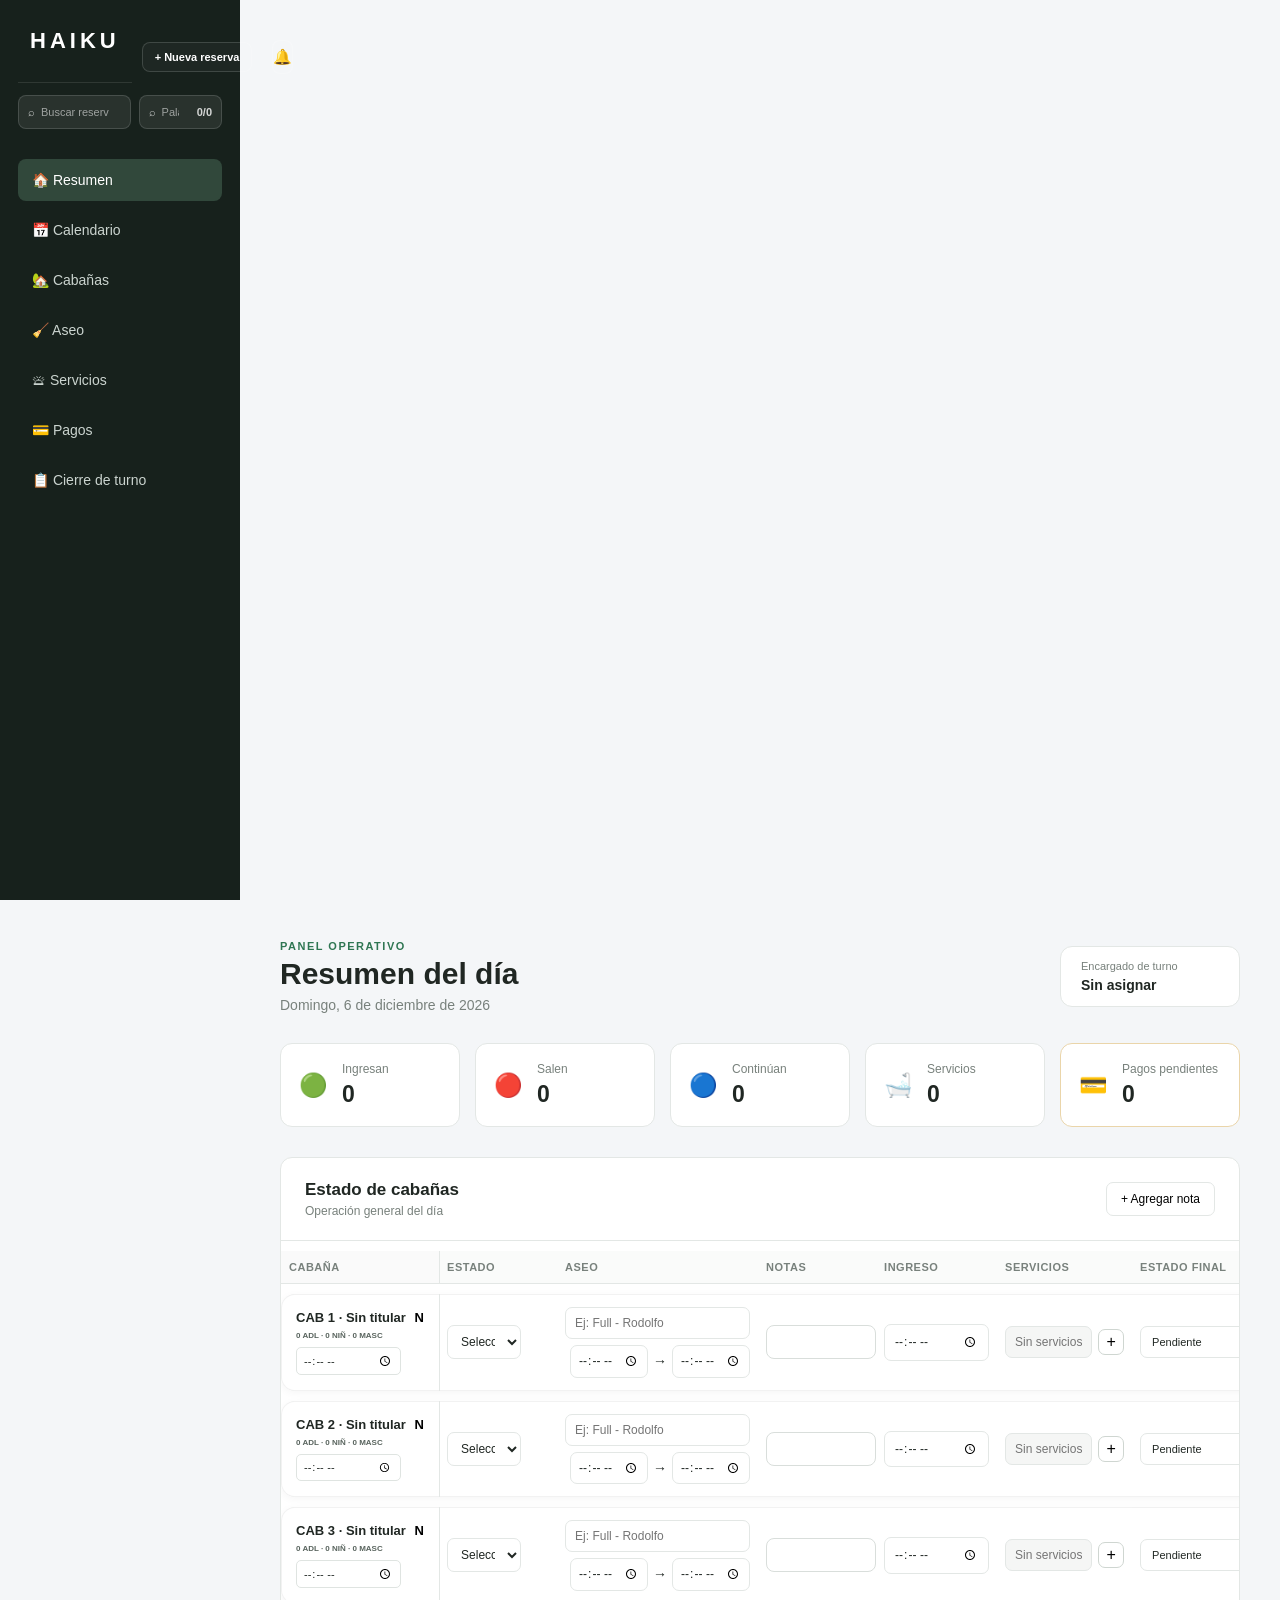
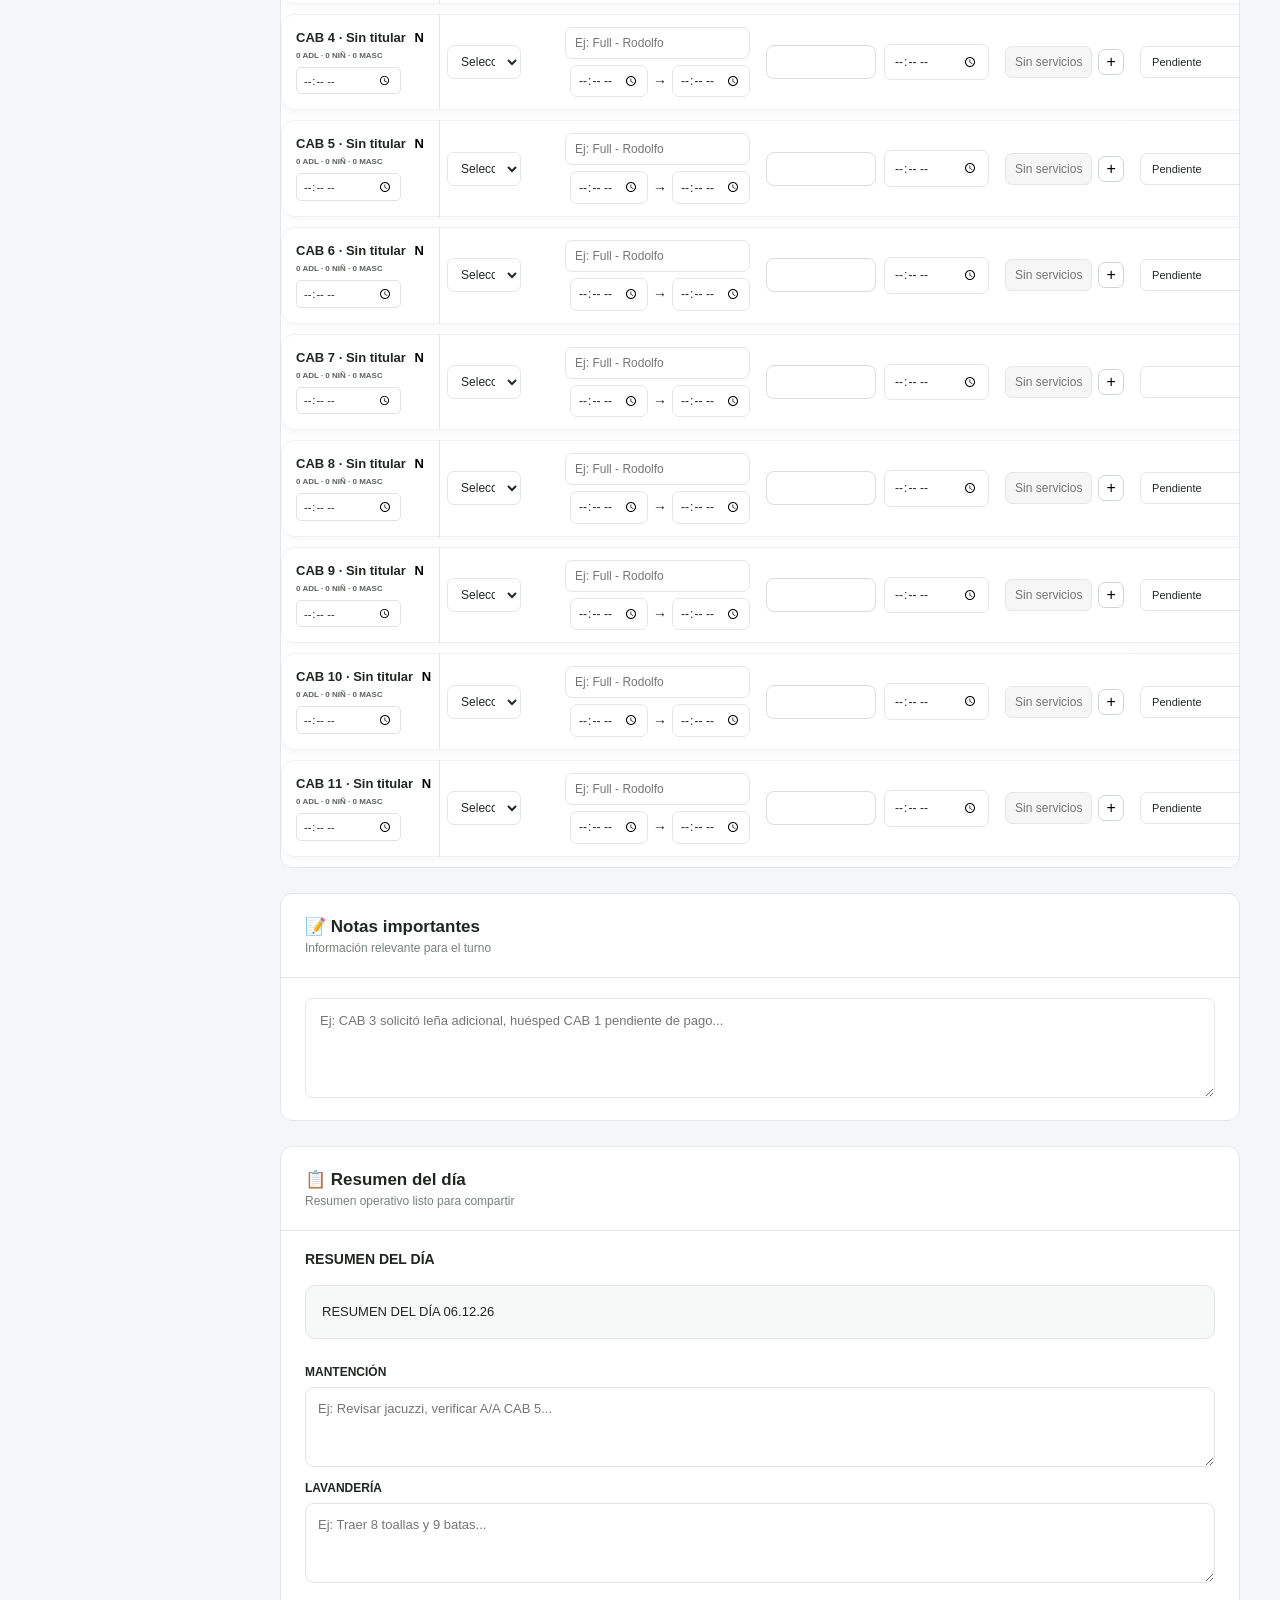
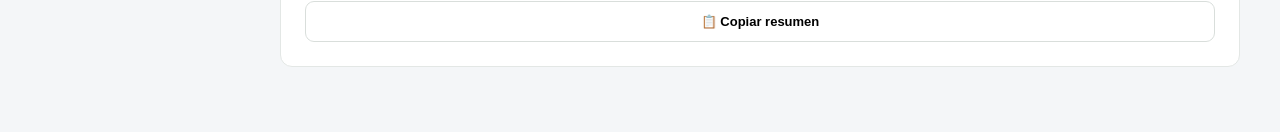
==== commit 4a2314b9: "boton check in ocultado y enviado a ficha resumen como estado, fila estado ajustada" ====
--- a/index.html
+++ b/index.html
@@ -2984,12 +2984,79 @@
 
 </div>
 
-        <span
-            id="ficha-reserva-estado"
-            class="ficha-estado"
-        >
-            ● Pendiente
-        </span>
+        <div class="ficha-estado-control">
+
+    <span
+        id="ficha-reserva-estado"
+        class="ficha-estado"
+    >
+        ● Pendiente
+    </span>
+
+    <button
+        type="button"
+        id="ficha-estado-desplegar"
+        class="ficha-estado-desplegar"
+        aria-label="Cambiar estado de la reserva"
+        aria-expanded="false"
+        title="Cambiar estado"
+    >
+        <span class="ficha-estado-flecha"></span>
+    </button>
+
+
+    <div
+        id="ficha-estado-menu"
+        class="ficha-estado-menu"
+        hidden
+    >
+
+        <button
+            type="button"
+            data-ficha-estado-opcion="confirmada"
+        >
+            Confirmada
+        </button>
+
+        <button
+            type="button"
+            data-ficha-estado-opcion="confirmacion-pendiente"
+        >
+            Confirmación pendiente
+        </button>
+
+        <button
+            type="button"
+            data-ficha-estado-opcion="cancelada"
+        >
+            Cancelada
+        </button>
+
+        <button
+            type="button"
+            data-ficha-estado-opcion="hospedado"
+            class="ficha-estado-opcion-funcional"
+        >
+            Hospedado
+        </button>
+
+        <button
+            type="button"
+            data-ficha-estado-opcion="checked-out"
+        >
+            Checked Out
+        </button>
+
+        <button
+            type="button"
+            data-ficha-estado-opcion="no-show"
+        >
+            No-Show
+        </button>
+
+    </div>
+
+</div>
 
     </div>
 
--- a/css/styles.css
+++ b/css/styles.css
@@ -10248,4 +10248,189 @@
     line-height: 1;
 
     white-space: nowrap;
+}
+
+/* =========================================
+   CHECK-IN DESDE LA FICHA
+========================================= */
+
+/* El checkbox continúa existiendo para el sistema,
+   pero desaparece del Resumen */
+
+.estado-reserva-con-checkin
+.checkin-cabana {
+    display: none !important;
+}
+
+
+/* Estado y flecha */
+
+.ficha-estado-control {
+    position: relative;
+
+    display: inline-flex;
+    align-items: center;
+
+    gap: 4px;
+}
+
+.ficha-estado-desplegar {
+    width: 20px;
+    height: 20px;
+
+    display: inline-flex;
+    align-items: center;
+    justify-content: center;
+
+    padding: 0;
+
+    border: 1px solid #d9dfdb;
+    border-radius: 50%;
+
+    background: #ffffff;
+
+    cursor: pointer;
+}
+
+.ficha-estado-desplegar:hover {
+    background: #f1f6f3;
+    border-color: #bfcfc5;
+}
+
+
+/* Flecha simple */
+
+.ficha-estado-flecha {
+    width: 5px;
+    height: 5px;
+
+    display: block;
+
+    border-right: 1.5px solid #536159;
+    border-bottom: 1.5px solid #536159;
+
+    transform:
+        translateY(-1px)
+        rotate(45deg);
+
+    transition:
+        transform 0.15s;
+}
+
+.ficha-estado-desplegar[aria-expanded="true"]
+.ficha-estado-flecha {
+    transform:
+        translateY(1px)
+        rotate(225deg);
+}
+
+
+/* Menú desplegable */
+
+.ficha-estado-menu {
+    position: absolute;
+
+    top: calc(100% + 6px);
+    right: 0;
+
+    z-index: 80;
+
+    width: 170px;
+
+    padding: 5px;
+
+    border: 1px solid #d9dfdb;
+    border-radius: 9px;
+
+    background: #ffffff;
+
+    box-shadow:
+        0 8px 22px rgba(25, 40, 31, 0.16);
+}
+
+.ficha-estado-menu[hidden] {
+    display: none !important;
+}
+
+.ficha-estado-menu button {
+    width: 100%;
+
+    display: flex;
+    align-items: center;
+
+    padding: 8px 9px;
+
+    border: 0;
+    border-radius: 6px;
+
+    background: transparent;
+
+    text-align: left;
+
+    font-family: inherit;
+    font-size: 10px;
+
+    color: #354139;
+
+    cursor: pointer;
+}
+
+.ficha-estado-menu button:hover {
+    background: #f2f6f3;
+}
+
+.ficha-estado-menu
+.ficha-estado-opcion-funcional {
+    color: #1f754c;
+    font-weight: 700;
+}
+
+.ficha-estado-menu
+.ficha-estado-opcion-funcional::before {
+    content: "●";
+
+    margin-right: 6px;
+
+    font-size: 7px;
+    color: #35a762;
+}
+
+/* =========================================
+   RESUMEN · COLUMNA ESTADO MÁS COMPACTA
+========================================= */
+
+@media (max-width: 768px) {
+
+    .tabla-contenedor th:nth-child(2),
+    .tabla-contenedor td:nth-child(2) {
+        width: 90px !important;
+        min-width: 90px !important;
+        max-width: 90px !important;
+
+        padding-left: 7px !important;
+        padding-right: 7px !important;
+
+        box-sizing: border-box;
+    }
+
+    .tabla-contenedor
+    .estado-reserva-con-checkin {
+        width: 74px !important;
+        min-width: 74px !important;
+
+        margin: 0 auto;
+        gap: 0 !important;
+
+        transform: translateX(4px);
+    }
+
+    .tabla-contenedor
+    .estado-reserva-con-checkin > select {
+        width: 74px !important;
+        min-width: 74px !important;
+        max-width: 74px !important;
+
+        flex: 0 0 74px !important;
+    }
+
 }
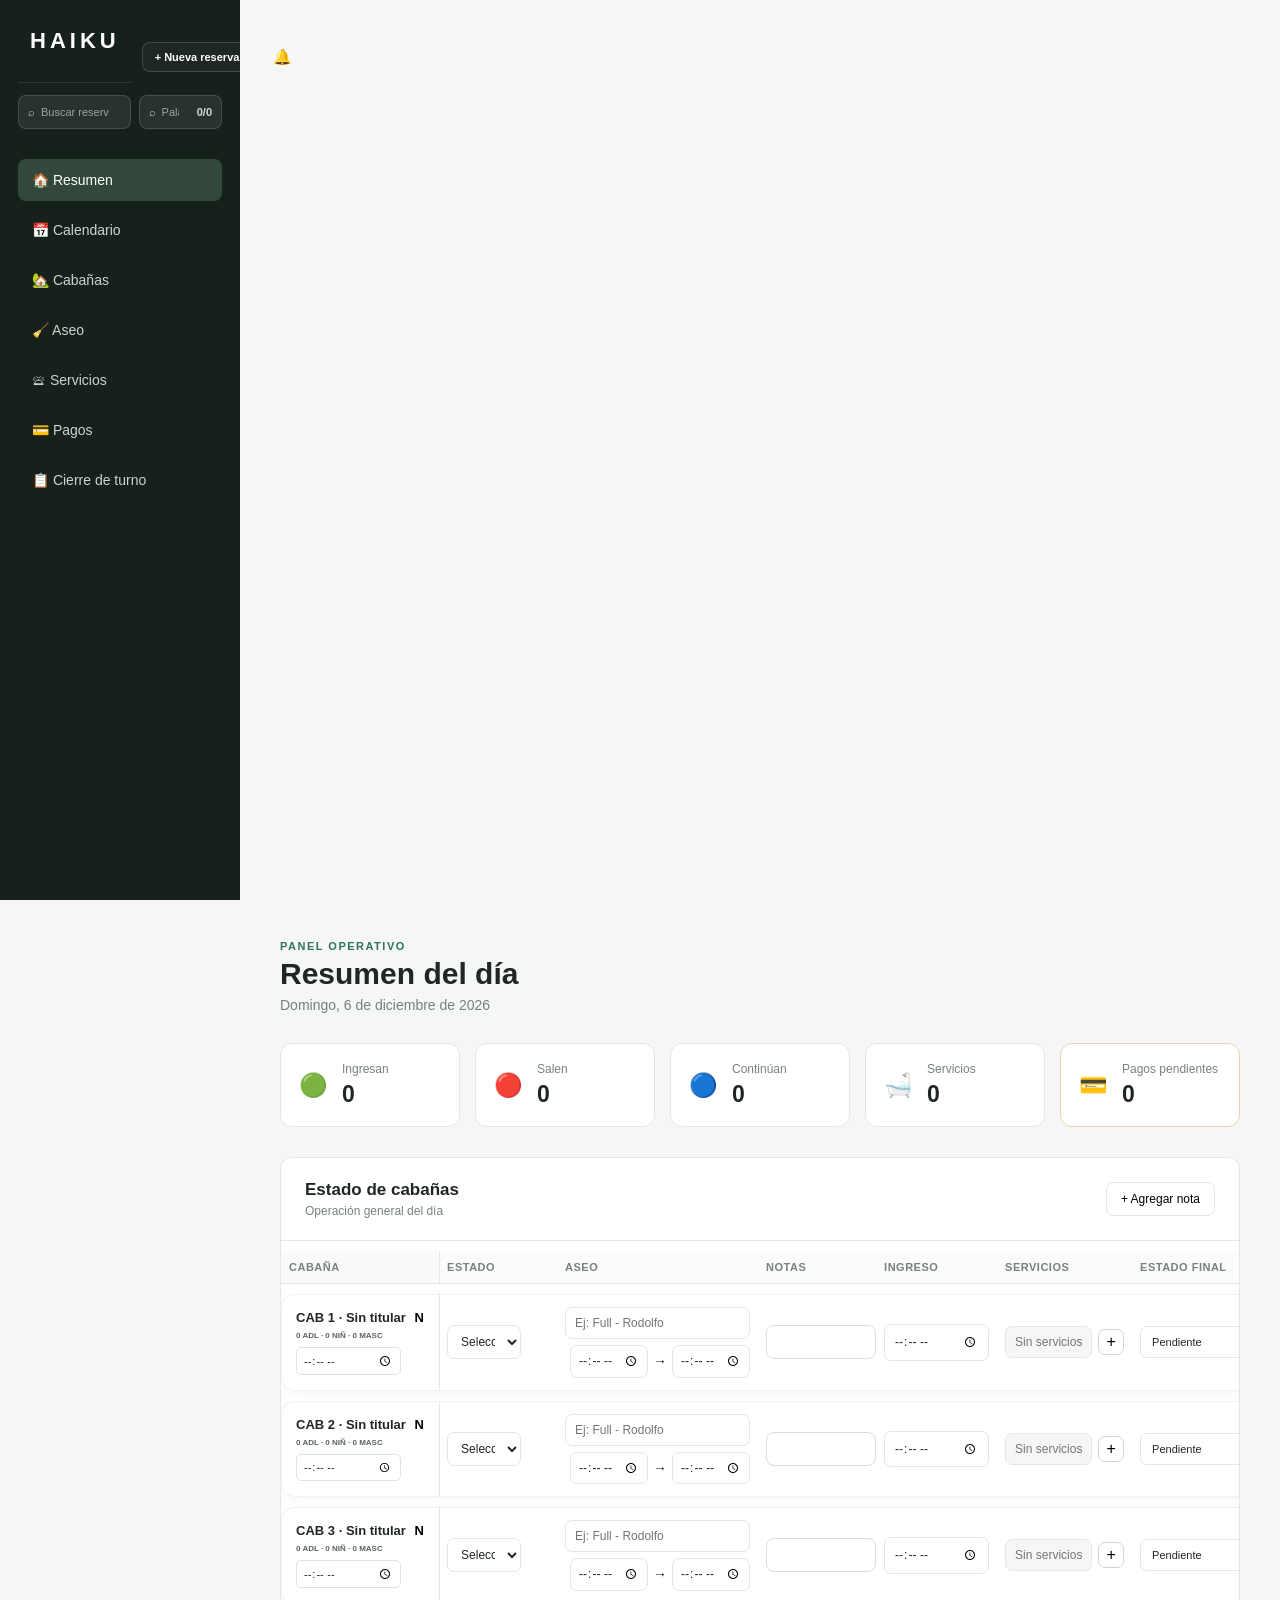
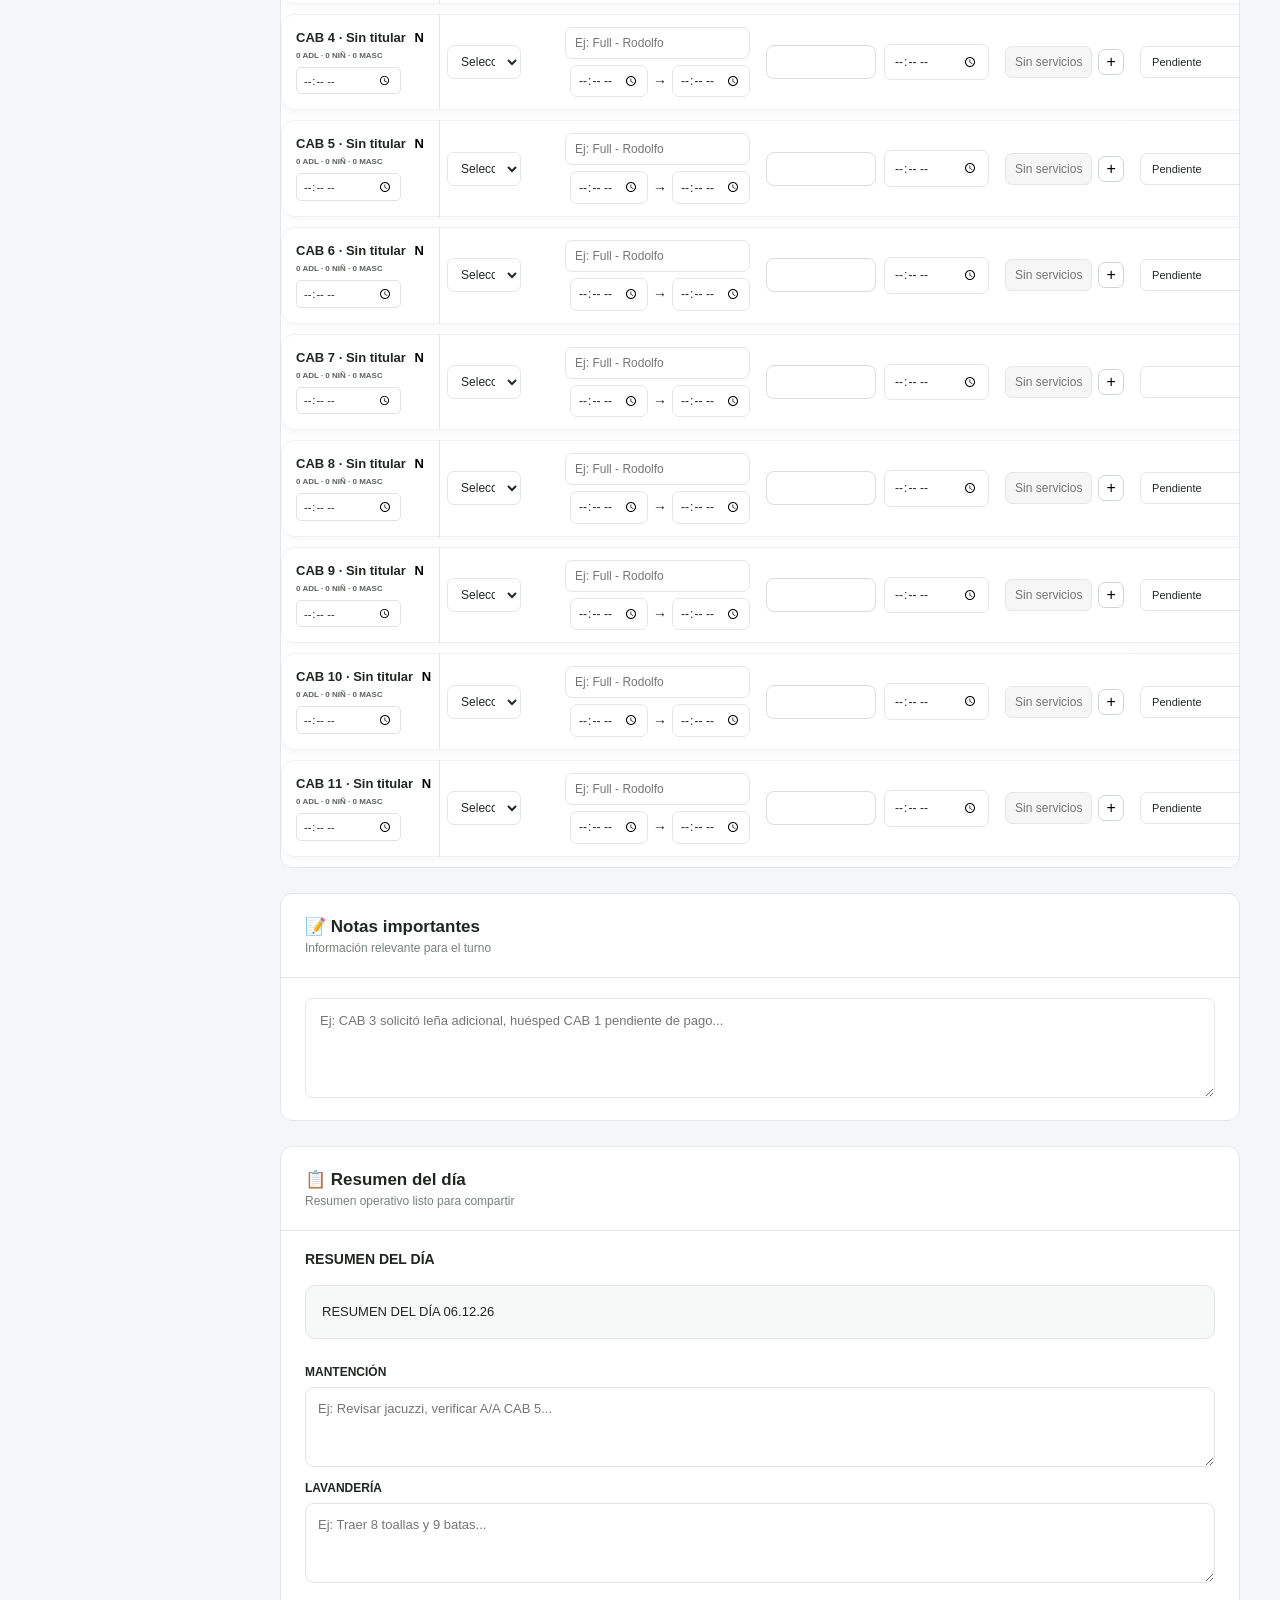
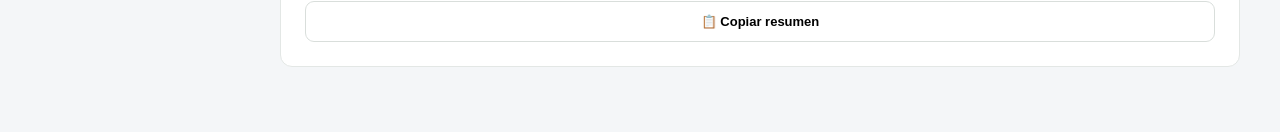
==== commit 57850f9a: "arreglo pequeño detalles" ====
--- a/index.html
+++ b/index.html
@@ -202,11 +202,6 @@
                 <p class="subtitulo">Panel operativo</p>
                 <h2>Resumen del día</h2>
                 <p id="fecha-actual">Sábado 15 de agosto de 2026</p>
-            </div>
-
-            <div class="turno">
-                <span>Encargado de turno</span>
-                <strong>Sin asignar</strong>
             </div>
 
         </header>
@@ -3404,18 +3399,6 @@
             ↶ Ver historial
         </button>
 
-        <div class="ficha-reserva-acciones">
-
-    <button
-        type="button"
-        id="ficha-reserva-cancelar"
-        class="ficha-accion-cancelar"
-    >
-        Cancelar reserva
-    </button>
-
-</div>
-
     </div>
 
 </div>
--- a/css/styles.css
+++ b/css/styles.css
@@ -10433,4 +10433,22 @@
         flex: 0 0 74px !important;
     }
 
+}
+
+/* =========================================
+   FICHA · ESTADO SIEMPRE EN UNA SOLA LÍNEA
+========================================= */
+
+.ficha-estado-control {
+    flex: 0 0 auto;
+}
+
+.ficha-estado {
+    white-space: nowrap;
+    line-height: 1;
+}
+
+.ficha-estado.ficha-estado-confirmacion-pendiente {
+    padding: 5px 8px;
+    font-size: 10px;
 }
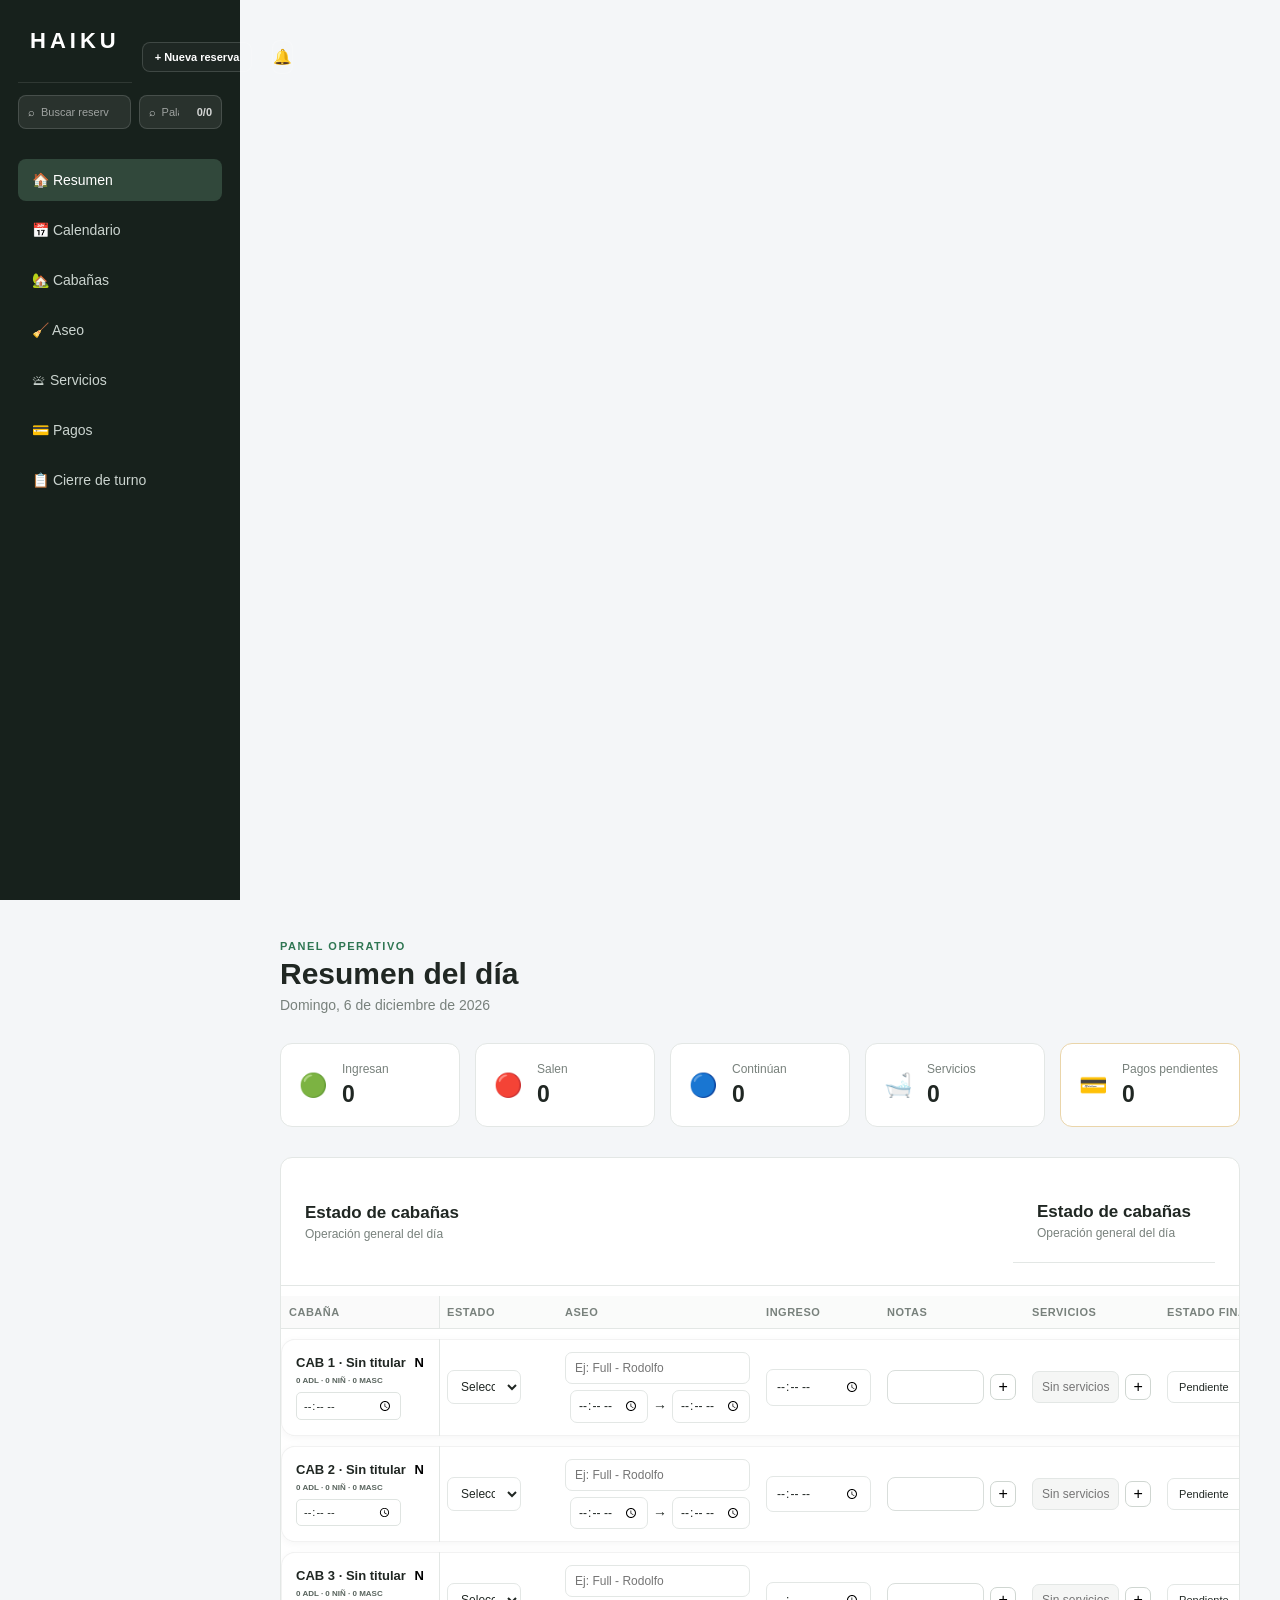
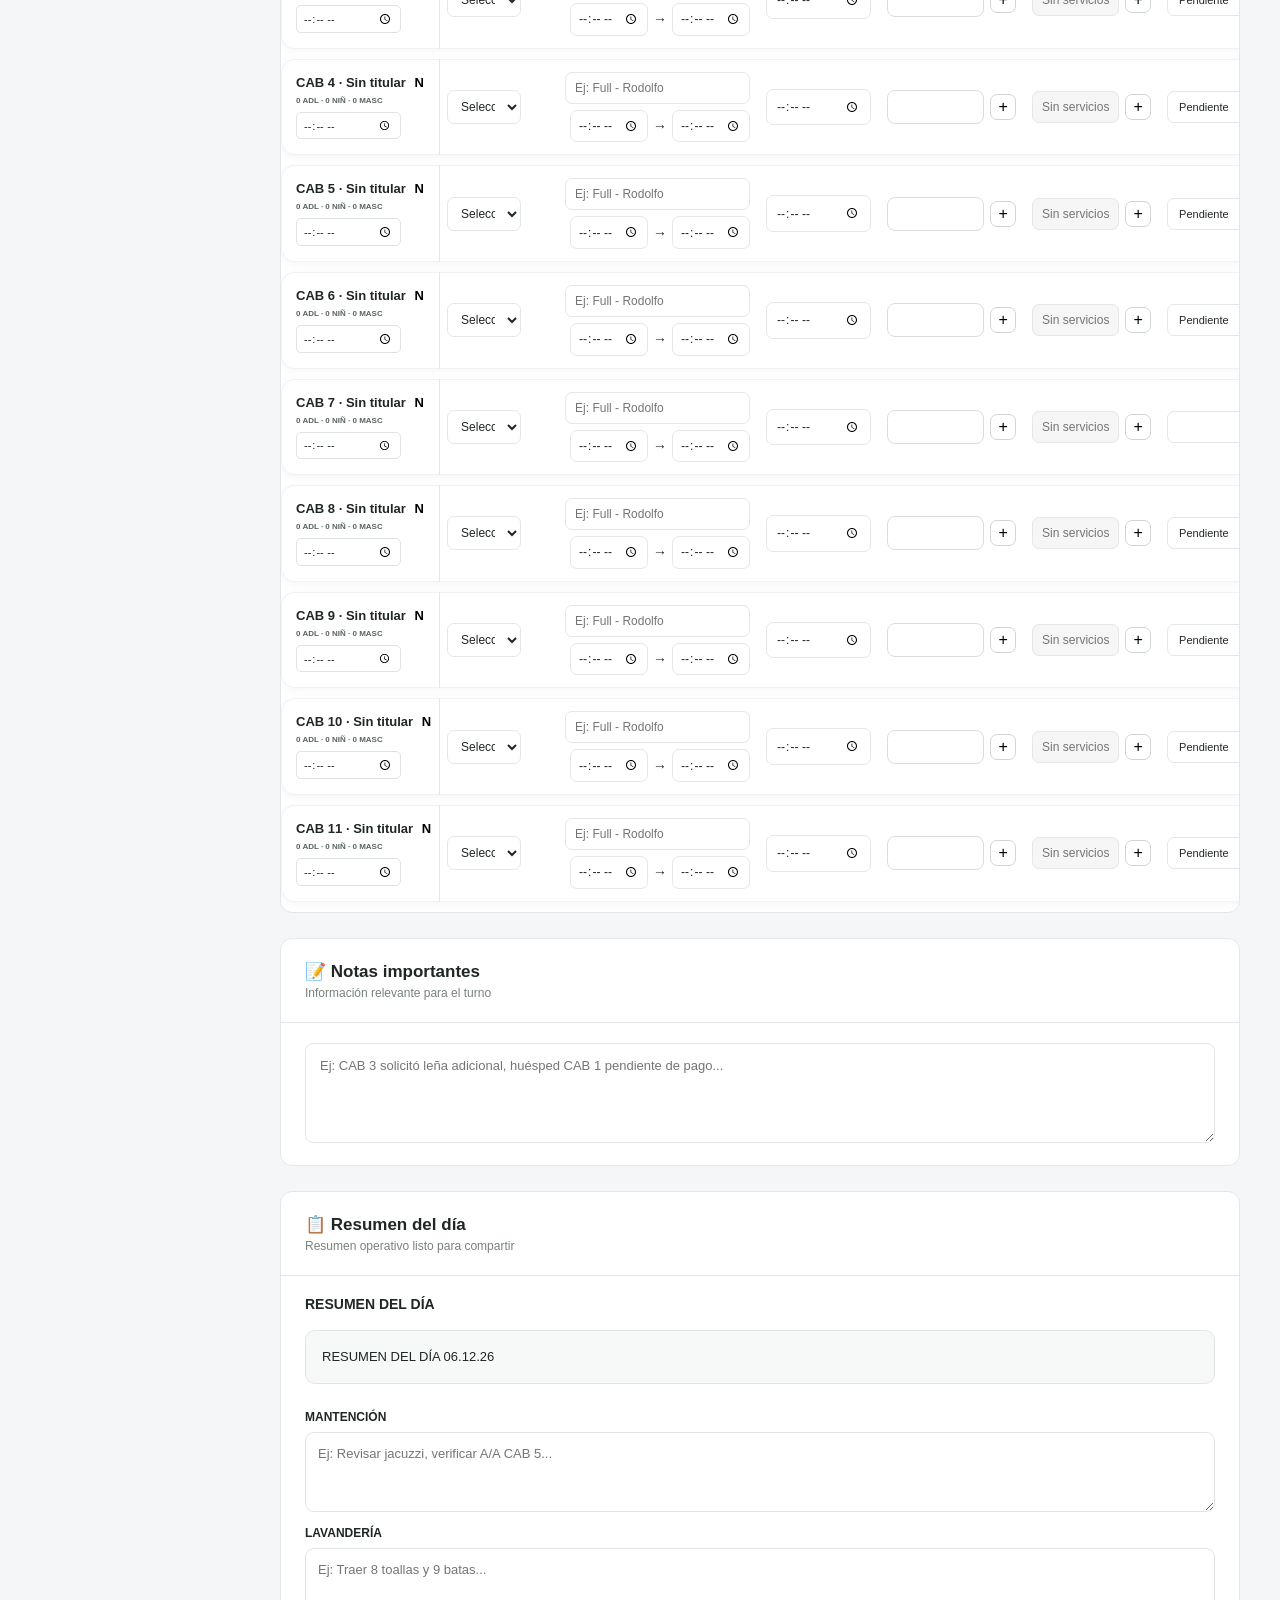
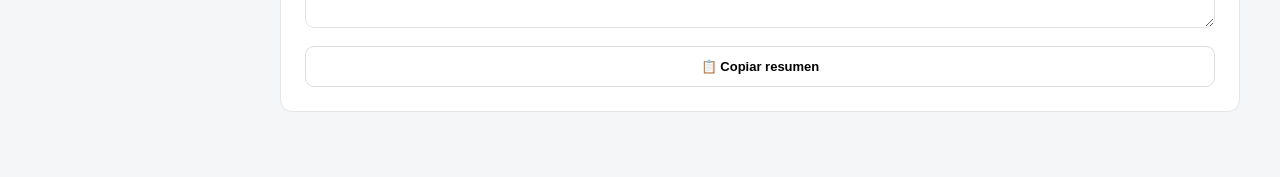
==== commit 77dc7b66: "agregar notas corregido" ====
--- a/index.html
+++ b/index.html
@@ -268,13 +268,12 @@
                     <p>Operación general del día</p>
                 </div>
 
-                <button
-                    type="button"
-                    id="agregar-nota"
-                    class="boton-secundario"
-                >
-                + Agregar nota
-                </button>
+                <div class="panel-titulo">
+    <div>
+        <h3>Estado de cabañas</h3>
+        <p>Operación general del día</p>
+    </div>
+</div>
             </div>
 
 
@@ -287,8 +286,8 @@
                             <th>Cabaña</th>
                             <th>Estado</th>
                             <th>Aseo</th>
+                            <th>Ingreso</th>
                             <th>Notas</th>
-                            <th>Ingreso</th>
                             <th>Servicios</th>
                             <th>Estado final</th>
                         </tr>
@@ -2752,7 +2751,7 @@
         </div>
 
 
-        <label class="campo-nota">
+        <label class="campo-nota" style="display: none;">
             Cabaña
 
             <select id="nota-cabana">
@@ -3399,6 +3398,18 @@
             ↶ Ver historial
         </button>
 
+        <div class="ficha-reserva-acciones">
+
+    <button
+        type="button"
+        id="ficha-reserva-editar"
+        class="ficha-accion-editar"
+    >
+        ✎ Editar reserva
+    </button>
+
+</div>
+
     </div>
 
 </div>
@@ -3560,7 +3571,7 @@
 
     <section id="seccion-calendario" class="seccion-app">
 
-        <header class="cabecera">
+        <header class="cabecera calendario-cabecera-principal">
 
             <div>
                 <p class="subtitulo">Planificación</p>
@@ -3570,7 +3581,24 @@
                 </p>
             </div>
 
+            <button
+                type="button"
+                id="activar-bloqueo-calendario"
+                class="calendario-bloqueo-boton"
+                aria-pressed="false"
+            >
+                Bloquear fechas
+            </button>
+
         </header>
+
+        <div
+            id="calendario-bloqueo-ayuda"
+            class="calendario-bloqueo-ayuda"
+            hidden
+        >
+            Selecciona la fecha inicial del bloqueo.
+        </div>
 
         <section class="panel calendario-panel">
 
@@ -3607,6 +3635,133 @@
         </section>
 
     </section>
+
+    <!-- =========================
+         CALENDARIO · SELECCIÓN DE BLOQUEO
+    ========================== -->
+
+    <div
+        id="modal-bloqueo-calendario"
+        class="modal-bloqueo-calendario"
+        hidden
+    >
+
+        <section
+            class="bloqueo-calendario-card"
+            role="dialog"
+            aria-modal="true"
+            aria-labelledby="bloqueo-calendario-titulo"
+        >
+
+            <header class="bloqueo-calendario-header">
+
+                <div>
+                    <span>CALENDARIO</span>
+                    <h3 id="bloqueo-calendario-titulo">
+                        Bloquear fechas
+                    </h3>
+                </div>
+
+                <button
+                    type="button"
+                    id="cerrar-bloqueo-calendario"
+                    class="cerrar-bloqueo-calendario"
+                    aria-label="Cerrar"
+                >
+                    ×
+                </button>
+
+            </header>
+
+            <div class="bloqueo-calendario-rango">
+
+                <div>
+                    <small>Desde</small>
+                    <strong id="bloqueo-fecha-desde">—</strong>
+                </div>
+
+                <span aria-hidden="true">→</span>
+
+                <div>
+                    <small>Hasta</small>
+                    <strong id="bloqueo-fecha-hasta">—</strong>
+                </div>
+
+                <div>
+                    <small>Noches</small>
+                    <strong id="bloqueo-noches">0</strong>
+                </div>
+
+            </div>
+
+            <section class="bloqueo-calendario-seleccion">
+
+                <div class="bloqueo-calendario-seleccion-cabecera">
+
+                    <div>
+                        <h4>Alojamientos disponibles</h4>
+                        <p id="bloqueo-disponibilidad-resumen"></p>
+                    </div>
+
+                    <label class="bloqueo-seleccionar-todas">
+                        <input
+                            type="checkbox"
+                            id="bloqueo-seleccionar-todas"
+                        >
+                        <span>Seleccionar todas</span>
+                    </label>
+
+                </div>
+
+                <div
+                    id="bloqueo-lista-cabanas"
+                    class="bloqueo-lista-cabanas"
+                ></div>
+
+            </section>
+
+            <label class="bloqueo-calendario-motivo">
+                <span>
+                    Motivo
+                    <small>(opcional)</small>
+                </span>
+                <textarea
+                    id="bloqueo-motivo"
+                    rows="3"
+                    placeholder="Ej: mantención, reparación o uso interno"
+                ></textarea>
+            </label>
+
+            <p
+                id="bloqueo-calendario-prueba"
+                class="bloqueo-calendario-prueba"
+                hidden
+            ></p>
+
+            <footer class="bloqueo-calendario-acciones">
+
+                <button
+                    type="button"
+                    id="cancelar-bloqueo-calendario"
+                    class="bloqueo-accion-secundaria"
+                >
+                    Cancelar
+                </button>
+
+                <button
+                    type="button"
+                    id="confirmar-bloqueo-calendario"
+                    class="bloqueo-accion-principal"
+                    disabled
+                >
+                    Bloquear seleccionadas
+                </button>
+
+            </footer>
+
+        </section>
+
+    </div>
 
     <!-- =========================
      SECCIÓN CABAÑAS
@@ -6575,7 +6730,9 @@
 
             <div>
                 <span class="nueva-reserva-mini">RESERVAS</span>
-                <h2>Nueva reserva</h2>
+                <h2 id="reserva-modal-titulo">
+    Nueva reserva
+</h2>
             </div>
 
             <button
@@ -6912,4 +7069,4 @@
 
 </body>
 
-</html>+</html>
--- a/css/styles.css
+++ b/css/styles.css
@@ -187,35 +187,6 @@
 
 #fecha-actual {
     color: var(--texto-suave);
-    font-size: 14px;
-}
-
-
-.turno {
-    background: var(--panel);
-
-    border: 1px solid var(--borde);
-
-    border-radius: var(--radio);
-
-    padding: 13px 20px;
-
-    display: flex;
-    flex-direction: column;
-
-    min-width: 180px;
-}
-
-
-.turno span {
-    color: var(--texto-suave);
-    font-size: 11px;
-
-    margin-bottom: 5px;
-}
-
-
-.turno strong {
     font-size: 14px;
 }
 
@@ -1387,12 +1358,6 @@
 
         gap: 18px;
     }
-
-
-    .turno {
-        width: 100%;
-    }
-
 
     .resumen {
         grid-template-columns: repeat(2, 1fr);
@@ -2607,16 +2572,16 @@
     min-width: 145px;
 }
 
-/* NOTAS */
+/* INGRESO */
 .tabla-contenedor > table th:nth-child(4),
 .tabla-contenedor > table td:nth-child(4) {
-    min-width: 90px;
-}
-
-/* INGRESO */
+    min-width: 105px;
+}
+
+/* NOTAS */
 .tabla-contenedor > table th:nth-child(5),
 .tabla-contenedor > table td:nth-child(5) {
-    min-width: 105px;
+    min-width: 135px;
 }
 
 /* SERVICIOS */
@@ -2679,18 +2644,17 @@
         min-width: 125px;
     }
 
-    /* Notas */
-    .tabla-contenedor > table th:nth-child(4),
-    .tabla-contenedor > table td:nth-child(4) {
-        min-width: 62px;
-        text-align: center;
-    }
-
     /* Ingreso */
-    .tabla-contenedor > table th:nth-child(5),
-    .tabla-contenedor > table td:nth-child(5) {
-        min-width: 82px;
-    }
+.tabla-contenedor > table th:nth-child(4),
+.tabla-contenedor > table td:nth-child(4) {
+    min-width: 82px;
+}
+
+/* Notas */
+.tabla-contenedor > table th:nth-child(5),
+.tabla-contenedor > table td:nth-child(5) {
+    min-width: 100px;
+}
 
     /* Servicios */
     .tabla-contenedor > table th:nth-child(6),
@@ -2908,22 +2872,23 @@
 
 @media (max-width: 700px) {
 
+/* INGRESO */
+.tabla-contenedor th:nth-child(4),
+.tabla-contenedor td:nth-child(4) {
+    min-width: 88px;
+    width: 88px;
+}
+
+.tabla-contenedor td:nth-child(4) input[type="time"] {
+    width: 78px;
+    min-width: 78px;
+    box-sizing: border-box;
+    padding-left: 5px;
+    padding-right: 3px;
+}
+
+
     /* NOTAS */
-    .tabla-contenedor th:nth-child(4),
-    .tabla-contenedor td:nth-child(4) {
-        min-width: 75px;
-        width: 75px;
-    }
-
-    .tabla-contenedor td:nth-child(4) input,
-    .tabla-contenedor td:nth-child(4) textarea {
-        width: 65px;
-        min-width: 65px;
-        box-sizing: border-box;
-    }
-
-
-    /* INGRESO */
     .tabla-contenedor th:nth-child(5),
     .tabla-contenedor td:nth-child(5) {
         min-width: 105px;
@@ -5510,6 +5475,11 @@
     color: #b42318;
 }
 
+.ficha-estado.ficha-estado-no-show {
+    background: #eee9e4;
+    color: #694b3b;
+}
+
 
 .ficha-estancia-id {
     text-align: center;
@@ -6282,6 +6252,25 @@
     font-size: 9px;
 }
 
+.resultado-reserva-estado {
+    display: inline-flex;
+    align-items: center;
+
+    margin-top: 4px;
+    padding: 3px 6px;
+
+    border-radius: 999px;
+
+    font-size: 8px;
+    font-style: normal;
+    font-weight: 700;
+}
+
+.resultado-reserva-no-show {
+    color: #694b3b;
+    background: #eee9e4;
+}
+
 
 /* SIN RESULTADOS */
 
@@ -8044,13 +8033,19 @@
    ========================================= */
 
 /* La columna deja de crecer por las notas */
-.tabla-contenedor > table th:nth-child(4),
-.tabla-contenedor > table td:nth-child(4) {
-    width: 118px;
-    min-width: 118px;
-    max-width: 118px;
+.tabla-contenedor > table th:nth-child(5),
+.tabla-contenedor > table td:nth-child(5) {
+    width: 145px;
+    min-width: 145px;
+    max-width: 145px;
 
     padding-right: 8px !important;
+}
+
+.nota-resumen-wrap {
+    display: flex;
+    align-items: center;
+    gap: 6px;
 }
 
 
@@ -8059,9 +8054,10 @@
 .nota-cabana {
     box-sizing: border-box;
 
-    width: 110px !important;
-    min-width: 110px !important;
-    max-width: 110px !important;
+    flex: 1;
+    width: auto !important;
+    min-width: 0 !important;
+    max-width: none !important;
 
     height: 34px !important;
     min-height: 34px !important;
@@ -10395,6 +10391,44 @@
     color: #35a762;
 }
 
+.ficha-estado-menu
+.ficha-estado-opcion-bloqueada {
+    color: #a4aaa6;
+    background: #f7f8f7;
+    cursor: not-allowed;
+}
+
+.ficha-estado-menu
+.ficha-estado-opcion-bloqueada:hover {
+    background: #f7f8f7;
+}
+
+.ficha-estado-menu
+.ficha-estado-opcion-no-show-activa {
+    color: #694b3b;
+    font-weight: 700;
+}
+
+.ficha-estado-menu
+.ficha-estado-opcion-no-show-activa::before {
+    content: "●";
+
+    margin-right: 6px;
+
+    color: #9a6a4f;
+    font-size: 7px;
+}
+
+.ficha-reserva-modal[data-reserva-no-show="true"]
+.ficha-editar-boton {
+    display: none !important;
+}
+
+.ficha-reserva-modal[data-reserva-no-show="true"]
+.ficha-dato-editable {
+    cursor: default;
+}
+
 /* =========================================
    RESUMEN · COLUMNA ESTADO MÁS COMPACTA
 ========================================= */
@@ -10451,4 +10485,582 @@
 .ficha-estado.ficha-estado-confirmacion-pendiente {
     padding: 5px 8px;
     font-size: 10px;
-}+}
+
+/* =========================================
+   FICHA · BOTÓN EDITAR RESERVA
+========================================= */
+
+.ficha-accion-editar {
+    width: 100%;
+
+    padding: 11px 14px;
+
+    border: 1px solid #236c4b;
+    border-radius: 10px;
+
+    background: #277752;
+    color: #ffffff;
+
+    font-family: inherit;
+    font-size: 11px;
+    font-weight: 700;
+
+    cursor: pointer;
+
+    transition:
+        background 0.15s,
+        transform 0.15s;
+}
+
+.ficha-accion-editar:hover {
+    background: #1f6745;
+}
+
+.ficha-accion-editar:active {
+    transform: scale(0.99);
+}
+
+/* =========================================
+   CALENDARIO · MODO BLOQUEO DE FECHAS
+========================================= */
+
+.calendario-cabecera-principal {
+    gap: 18px;
+}
+
+.calendario-bloqueo-boton {
+    flex: 0 0 auto;
+
+    padding: 10px 13px;
+
+    border: 1px solid #c9a49d;
+    border-radius: 10px;
+
+    background: #fffaf8;
+    color: #7d493f;
+
+    font-family: inherit;
+    font-size: 11px;
+    font-weight: 700;
+
+    cursor: pointer;
+
+    transition:
+        background 0.15s,
+        border-color 0.15s,
+        color 0.15s;
+}
+
+.calendario-bloqueo-boton:hover {
+    background: #f8eeeb;
+    border-color: #ae7469;
+}
+
+.calendario-bloqueo-boton.activo {
+    background: #865047;
+    border-color: #865047;
+    color: #ffffff;
+}
+
+.calendario-bloqueo-ayuda {
+    margin: -14px 0 14px;
+    padding: 10px 12px;
+
+    border: 1px solid #dfc8c2;
+    border-radius: 10px;
+
+    background: #fff8f6;
+    color: #69443d;
+
+    font-size: 11px;
+    line-height: 1.35;
+}
+
+#seccion-calendario.modo-bloqueo
+    .calendario-reservas-capa {
+    pointer-events: none;
+}
+
+#seccion-calendario.modo-bloqueo
+    .dia-calendario:not(.dia-vacio) {
+    cursor: crosshair;
+}
+
+#seccion-calendario.modo-bloqueo
+    .dia-calendario:not(.dia-vacio):hover {
+    background: #fbf2ef;
+}
+
+#seccion-calendario
+    .dia-calendario.bloqueo-rango {
+    background: #f4dfda;
+}
+
+#seccion-calendario
+    .dia-calendario.bloqueo-inicio {
+    background: #edcec7;
+}
+
+#seccion-calendario
+    .dia-calendario.bloqueo-inicio
+    .numero-dia {
+    background: #865047;
+    color: #ffffff;
+}
+
+#seccion-calendario
+    .dia-calendario.bloqueo-fin {
+    background: #fffaf8;
+    box-shadow: inset 0 0 0 2px #c89b92;
+}
+
+#seccion-calendario
+    .dia-calendario.bloqueo-fin
+    .numero-dia {
+    color: #7d493f;
+    box-shadow: inset 0 0 0 1px #a96d62;
+}
+
+.calendario-bloqueo-barra {
+    color: #7a3f37 !important;
+    background: #fde2e2 !important;
+    border: 1px solid #efc3c3 !important;
+
+    pointer-events: none;
+}
+
+@media (max-width: 768px) {
+    .calendario-cabecera-principal {
+        width: 100%;
+        flex-direction: row;
+        justify-content: space-between;
+        align-items: flex-start;
+        gap: 10px;
+    }
+
+    .calendario-cabecera-principal > div {
+        min-width: 0;
+    }
+
+    .calendario-bloqueo-boton {
+        max-width: 116px;
+        padding: 9px 10px;
+        font-size: 9px;
+        line-height: 1.2;
+    }
+
+    .calendario-bloqueo-ayuda {
+        margin-top: -18px;
+        font-size: 10px;
+    }
+}
+
+/* =========================================
+   CALENDARIO · SELECTOR DE BLOQUEO
+========================================= */
+
+body.bloqueo-modal-abierto {
+    overflow: hidden;
+}
+
+.modal-bloqueo-calendario[hidden] {
+    display: none !important;
+}
+
+.modal-bloqueo-calendario {
+    position: fixed;
+    inset: 0;
+    z-index: 10020;
+
+    display: flex;
+    align-items: center;
+    justify-content: center;
+
+    padding: 16px 12px;
+    background: rgba(18, 25, 21, 0.52);
+}
+
+.bloqueo-calendario-card {
+    width: min(100%, 430px);
+    max-height: calc(100vh - 32px);
+    overflow-y: auto;
+
+    padding: 16px;
+
+    background: #fbfaf7;
+    border: 1px solid #e0e5e1;
+    border-radius: 18px;
+
+    box-shadow:
+        0 22px 60px rgba(0, 0, 0, 0.24);
+}
+
+.bloqueo-calendario-header {
+    display: flex;
+    align-items: flex-start;
+    justify-content: space-between;
+    gap: 14px;
+
+    margin-bottom: 14px;
+}
+
+.bloqueo-calendario-header span {
+    display: block;
+
+    margin-bottom: 3px;
+
+    color: #2f7653;
+    font-size: 9px;
+    font-weight: 800;
+    letter-spacing: 1.4px;
+}
+
+.bloqueo-calendario-header h3 {
+    margin: 0;
+
+    color: #202723;
+    font-size: 22px;
+    line-height: 1.15;
+}
+
+.cerrar-bloqueo-calendario {
+    width: 32px;
+    height: 32px;
+    flex: 0 0 32px;
+
+    display: grid;
+    place-items: center;
+
+    padding: 0;
+
+    color: #665f57;
+    background: transparent;
+    border: 1px solid #ddd8cf;
+    border-radius: 50%;
+
+    font-size: 18px;
+    line-height: 1;
+}
+
+.bloqueo-calendario-rango {
+    display: grid;
+    grid-template-columns: 1fr auto 1fr 0.72fr;
+    align-items: center;
+    gap: 8px;
+
+    padding: 12px;
+    margin-bottom: 14px;
+
+    background: #edf5f0;
+    border: 1px solid #cfe0d5;
+    border-radius: 12px;
+}
+
+.bloqueo-calendario-rango > span {
+    color: #7a9283;
+    font-size: 14px;
+}
+
+.bloqueo-calendario-rango div {
+    min-width: 0;
+}
+
+.bloqueo-calendario-rango small {
+    display: block;
+
+    margin-bottom: 2px;
+
+    color: #66736b;
+    font-size: 8px;
+    text-transform: uppercase;
+    letter-spacing: 0.7px;
+}
+
+.bloqueo-calendario-rango strong {
+    display: block;
+
+    color: #214f39;
+    font-size: 12px;
+    white-space: nowrap;
+}
+
+.bloqueo-calendario-seleccion {
+    padding: 13px;
+
+    background: #ffffff;
+    border: 1px solid #e1e4e1;
+    border-radius: 13px;
+}
+
+.bloqueo-calendario-seleccion-cabecera {
+    display: flex;
+    align-items: flex-start;
+    justify-content: space-between;
+    gap: 12px;
+
+    padding-bottom: 11px;
+    margin-bottom: 10px;
+
+    border-bottom: 1px solid #ece9e3;
+}
+
+.bloqueo-calendario-seleccion-cabecera h4 {
+    margin: 0 0 3px;
+
+    color: #202723;
+    font-size: 14px;
+}
+
+.bloqueo-calendario-seleccion-cabecera p {
+    margin: 0;
+
+    color: #788078;
+    font-size: 9px;
+    line-height: 1.35;
+}
+
+.bloqueo-seleccionar-todas {
+    display: flex;
+    align-items: center;
+    gap: 6px;
+    flex: 0 0 auto;
+
+    color: #28573f;
+    font-size: 9px;
+    font-weight: 700;
+    white-space: nowrap;
+    cursor: pointer;
+}
+
+.bloqueo-seleccionar-todas input,
+.bloqueo-cabana-opcion input {
+    width: 16px;
+    height: 16px;
+    margin: 0;
+
+    accent-color: #2f7653;
+    cursor: pointer;
+}
+
+.bloqueo-lista-cabanas {
+    display: grid;
+    grid-template-columns: repeat(2, minmax(0, 1fr));
+    gap: 8px;
+
+    max-height: 275px;
+    overflow-y: auto;
+    padding-right: 3px;
+}
+
+.bloqueo-cabana-opcion {
+    min-width: 0;
+
+    display: grid;
+    grid-template-columns: auto minmax(0, 1fr);
+    align-items: center;
+    gap: 9px;
+
+    padding: 10px;
+
+    background: #fbfcfb;
+    border: 1px solid #dce4df;
+    border-radius: 10px;
+
+    cursor: pointer;
+    transition:
+        border-color 0.16s ease,
+        background 0.16s ease;
+}
+
+.bloqueo-cabana-opcion:hover {
+    background: #f3f8f5;
+    border-color: #9cc5ae;
+}
+
+.bloqueo-cabana-opcion:has(input:checked) {
+    background: #eaf5ee;
+    border-color: #66a681;
+}
+
+.bloqueo-cabana-opcion span {
+    min-width: 0;
+}
+
+.bloqueo-cabana-opcion strong,
+.bloqueo-cabana-opcion small {
+    display: block;
+}
+
+.bloqueo-cabana-opcion strong {
+    margin-bottom: 2px;
+
+    color: #202723;
+    font-size: 11px;
+}
+
+.bloqueo-cabana-opcion small {
+    overflow: hidden;
+
+    color: #6e776f;
+    font-size: 8px;
+    text-overflow: ellipsis;
+    white-space: nowrap;
+}
+
+.bloqueo-cabana-opcion em {
+    grid-column: 2;
+
+    margin-top: -5px;
+
+    color: #2f7653;
+    font-size: 7px;
+    font-style: normal;
+    font-weight: 800;
+    letter-spacing: 0.6px;
+    text-transform: uppercase;
+}
+
+.bloqueo-sin-cabanas {
+    grid-column: 1 / -1;
+
+    margin: 0;
+    padding: 18px 12px;
+
+    color: #775349;
+    background: #fff5f2;
+    border: 1px solid #efd5cc;
+    border-radius: 10px;
+
+    font-size: 10px;
+    line-height: 1.45;
+    text-align: center;
+}
+
+.bloqueo-calendario-motivo {
+    display: block;
+
+    margin-top: 14px;
+}
+
+.bloqueo-calendario-motivo > span {
+    display: block;
+
+    margin-bottom: 6px;
+
+    color: #27312b;
+    font-size: 10px;
+    font-weight: 700;
+}
+
+.bloqueo-calendario-motivo > span small {
+    color: #899089;
+    font-weight: 400;
+}
+
+.bloqueo-calendario-motivo textarea {
+    width: 100%;
+    min-height: 70px;
+    resize: vertical;
+
+    padding: 10px 11px;
+
+    color: #27312b;
+    background: #ffffff;
+    border: 1px solid #d9dedb;
+    border-radius: 10px;
+    outline: none;
+
+    font-family: inherit;
+    font-size: 10px;
+    line-height: 1.45;
+}
+
+.bloqueo-calendario-motivo textarea:focus {
+    border-color: #68a181;
+    box-shadow: 0 0 0 3px rgba(47, 118, 83, 0.09);
+}
+
+.bloqueo-calendario-prueba {
+    margin: 10px 0 0;
+    padding: 9px 10px;
+
+    color: #28573f;
+    background: #edf6f0;
+    border: 1px solid #cfe2d5;
+    border-radius: 9px;
+
+    font-size: 9px;
+    line-height: 1.4;
+}
+
+.bloqueo-calendario-acciones {
+    display: flex;
+    justify-content: flex-end;
+    gap: 8px;
+
+    padding-top: 14px;
+}
+
+.bloqueo-calendario-acciones button {
+    min-height: 36px;
+
+    padding: 9px 13px;
+
+    border-radius: 9px;
+
+    font-family: inherit;
+    font-size: 10px;
+    font-weight: 700;
+}
+
+.bloqueo-accion-secundaria {
+    color: #49534c;
+    background: #ffffff;
+    border: 1px solid #d8ddd9;
+}
+
+.bloqueo-accion-principal {
+    color: #ffffff;
+    background: #2f7653;
+    border: 1px solid #2f7653;
+}
+
+.bloqueo-accion-principal:disabled {
+    color: #8c958f;
+    background: #e7ebe8;
+    border-color: #dde2df;
+    cursor: not-allowed;
+}
+
+@media (max-width: 430px) {
+    .modal-bloqueo-calendario {
+        align-items: flex-end;
+        padding: 10px 8px;
+    }
+
+    .bloqueo-calendario-card {
+        max-height: calc(100vh - 20px);
+        padding: 14px;
+        border-radius: 17px;
+    }
+
+    .bloqueo-lista-cabanas {
+        grid-template-columns: 1fr;
+        max-height: 270px;
+    }
+
+    .bloqueo-calendario-seleccion-cabecera {
+        align-items: center;
+    }
+
+    .bloqueo-calendario-rango {
+        grid-template-columns: 1fr auto 1fr 0.65fr;
+        gap: 6px;
+        padding: 10px;
+    }
+
+    .bloqueo-calendario-acciones button {
+        flex: 1;
+    }
+}
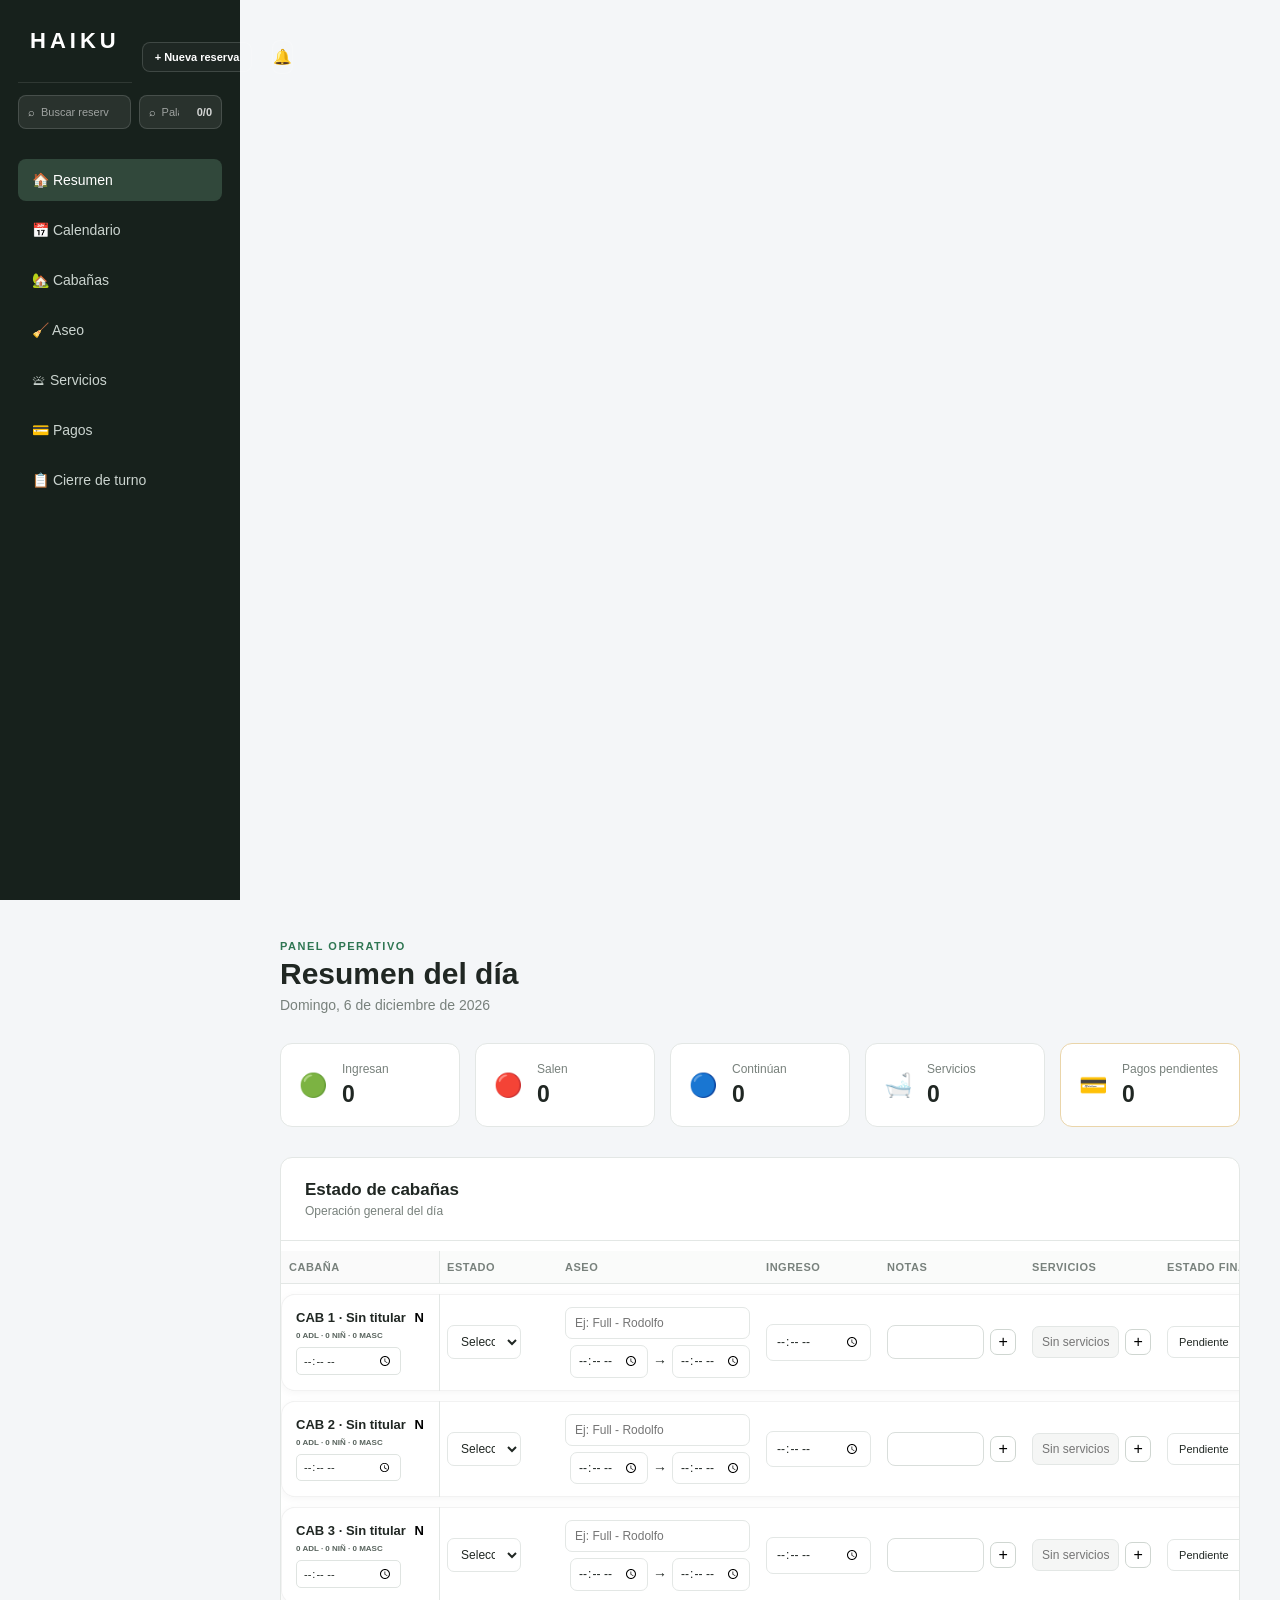
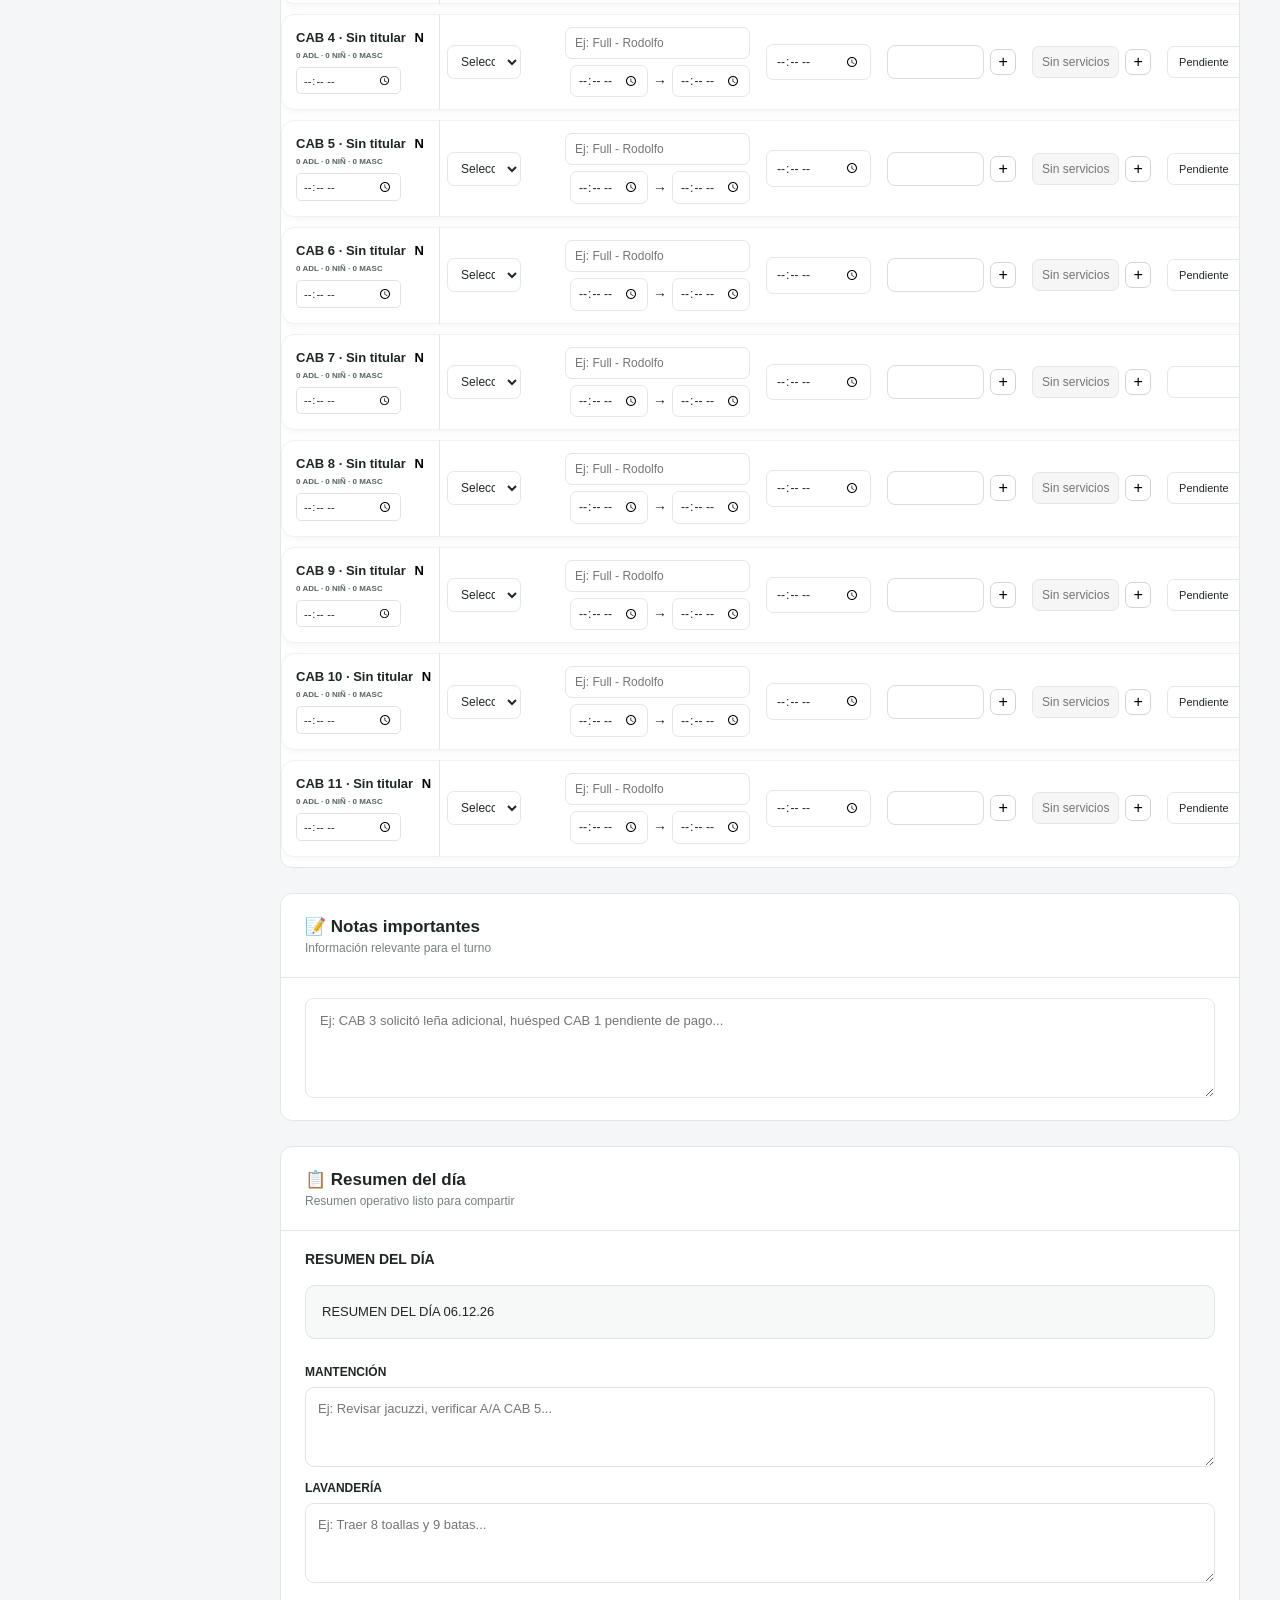
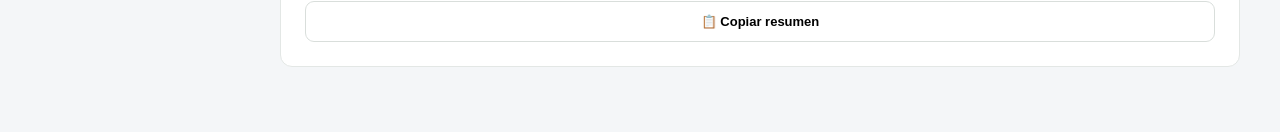
==== commit 2843d1cb: "corregido el titulo doble de resumen" ====
--- a/index.html
+++ b/index.html
@@ -260,21 +260,14 @@
              MATRIZ DE CABAÑAS
         ========================== -->
 
-        <section class="panel">
-
-            <div class="panel-titulo">
-                <div>
-                    <h3>Estado de cabañas</h3>
-                    <p>Operación general del día</p>
-                </div>
-
-                <div class="panel-titulo">
-    <div>
-        <h3>Estado de cabañas</h3>
-        <p>Operación general del día</p>
-    </div>
-</div>
-            </div>
+<section class="panel">
+
+    <div class="panel-titulo">
+        <div>
+            <h3>Estado de cabañas</h3>
+            <p>Operación general del día</p>
+        </div>
+    </div>
 
 
             <div class="tabla-contenedor">
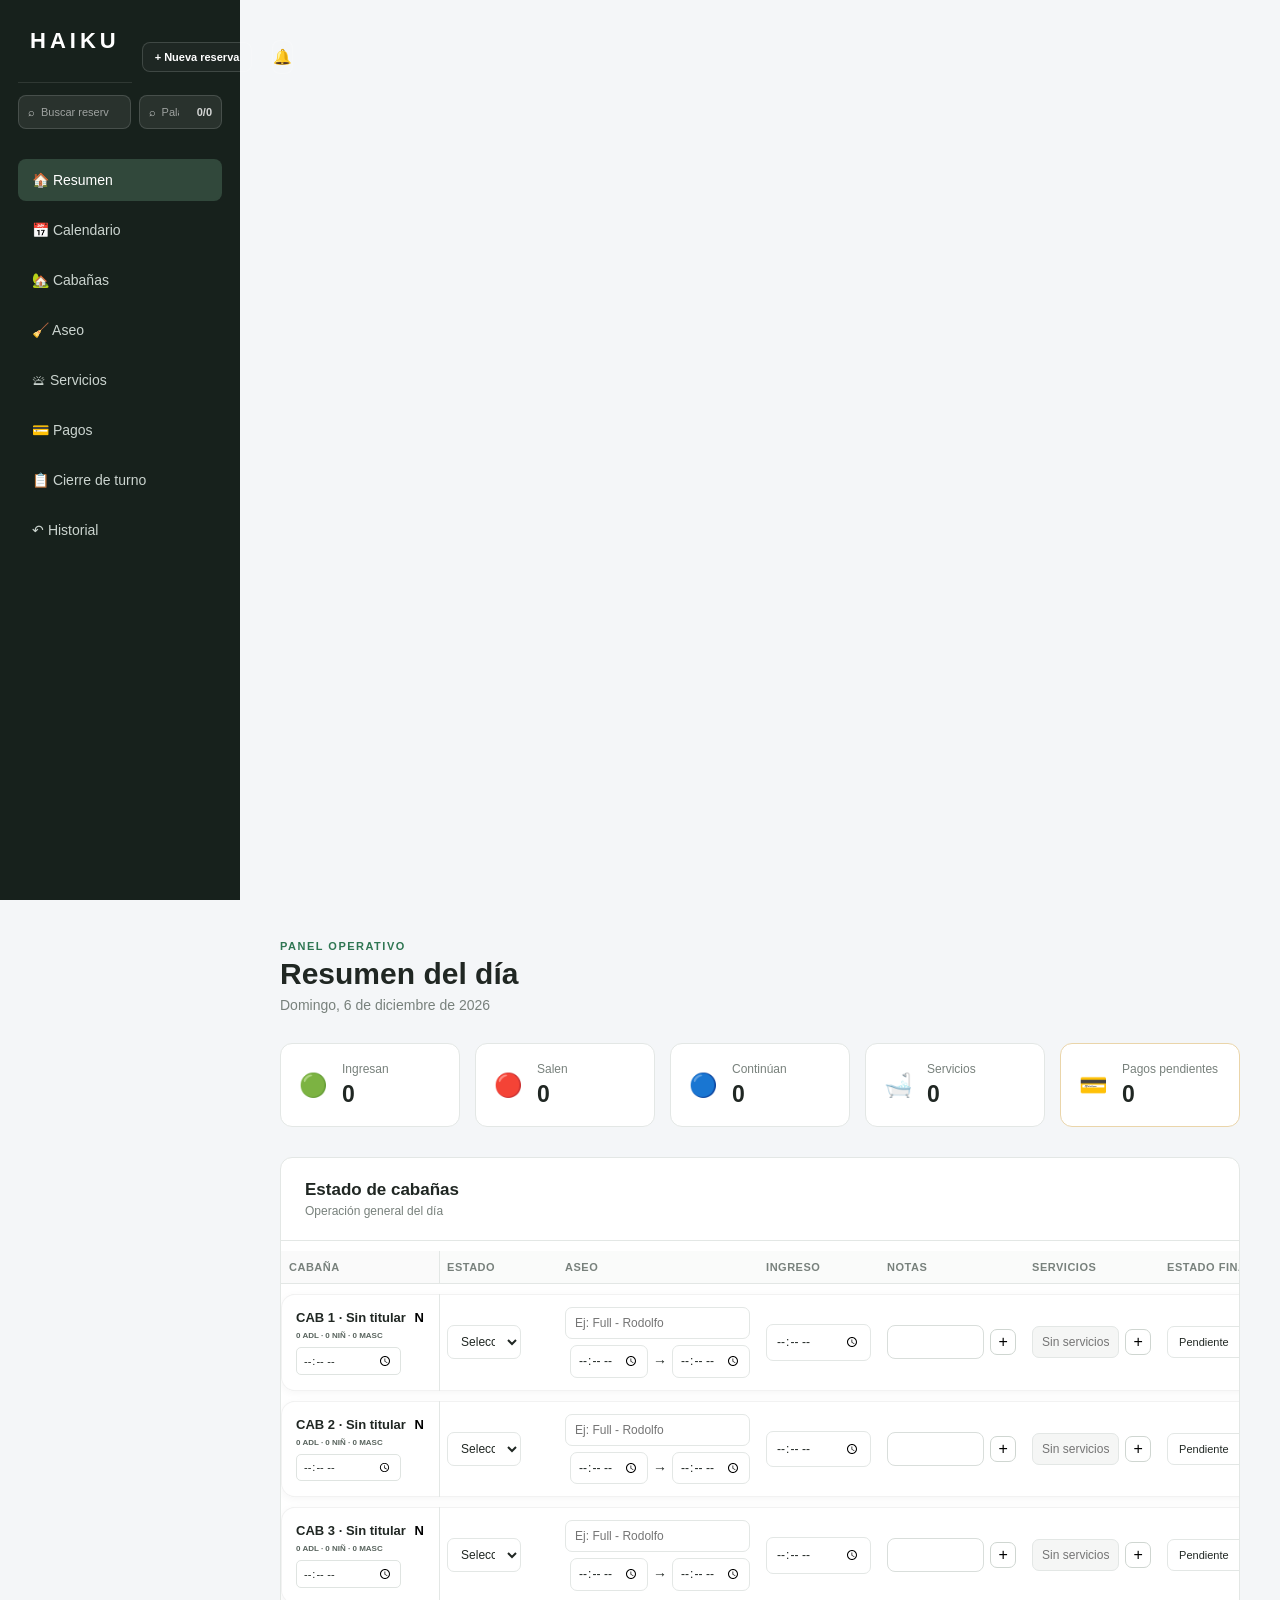
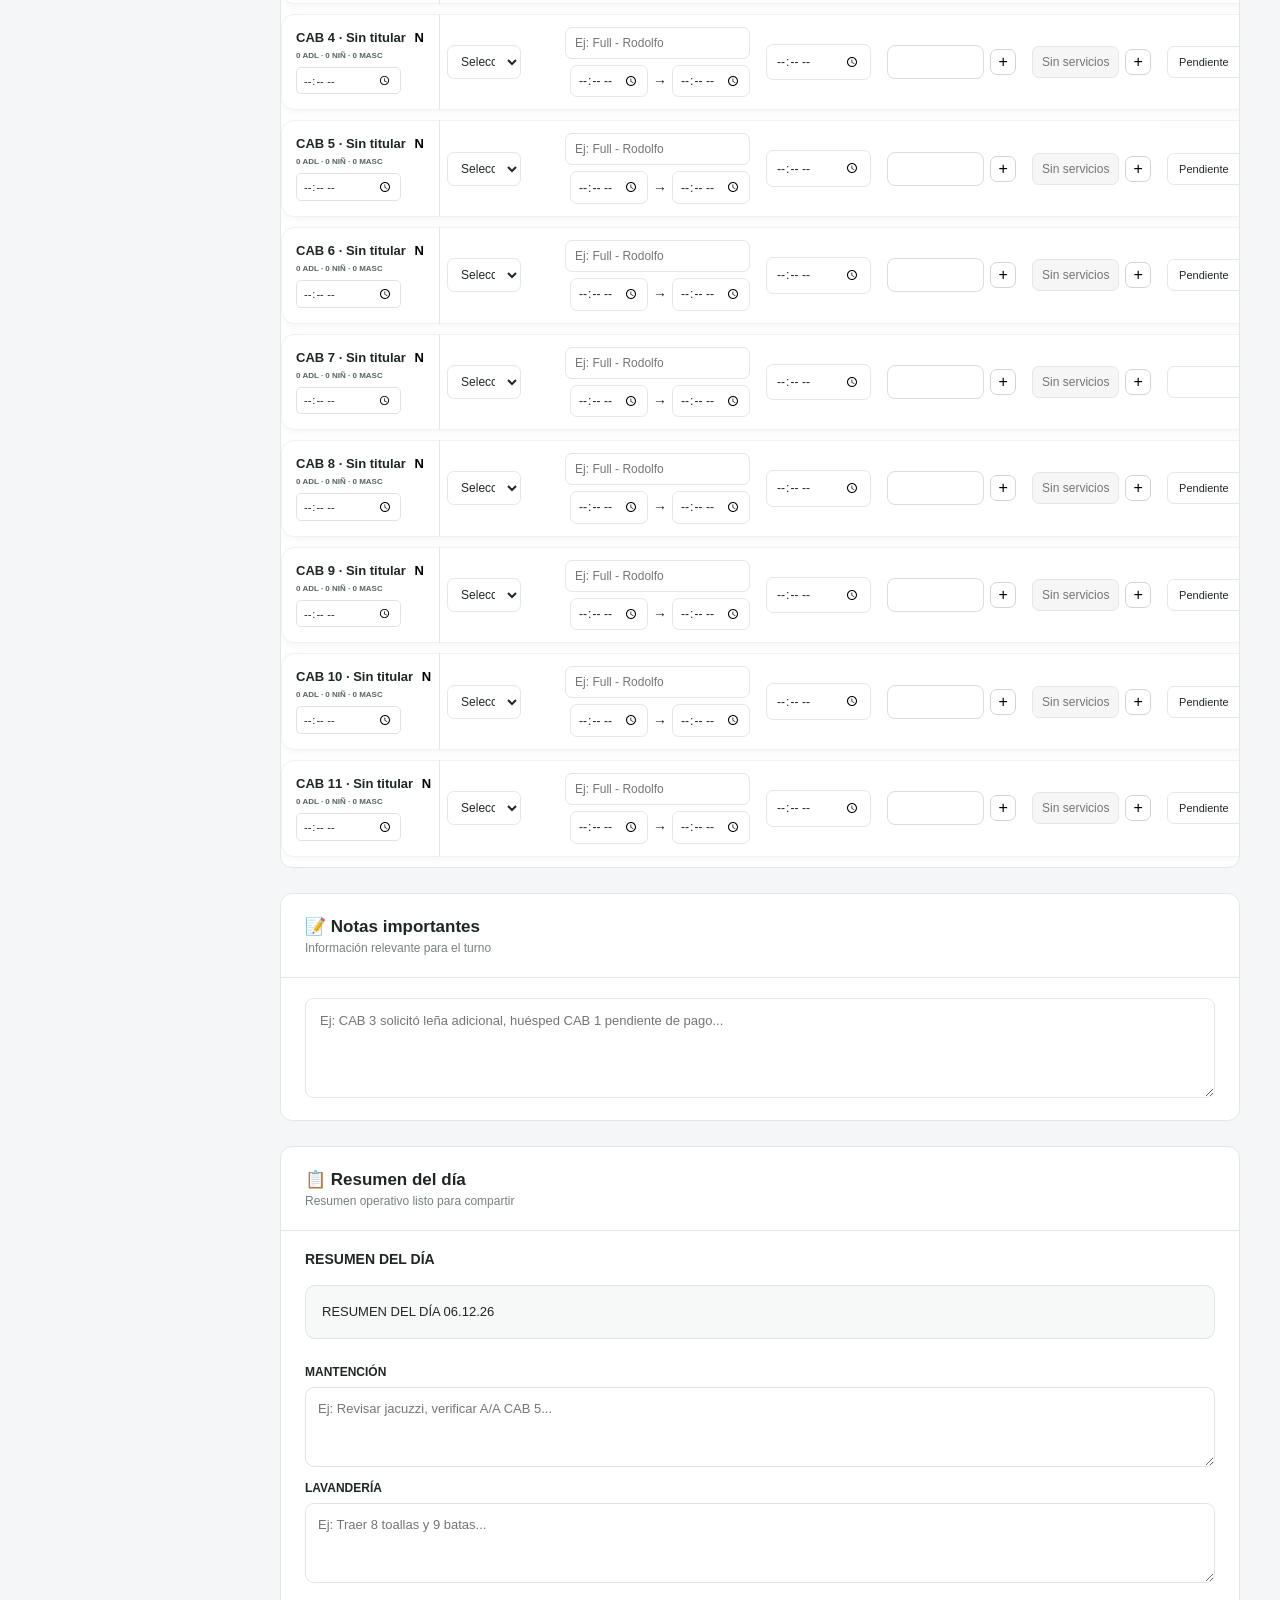
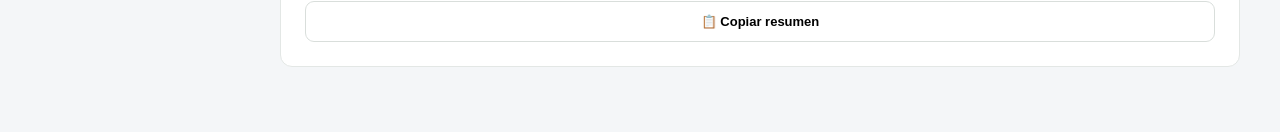
==== commit 79e8ba72: "historial ok" ====
--- a/index.html
+++ b/index.html
@@ -176,6 +176,10 @@
 
         <button class="menu-item" data-seccion="cierre">
             📋 Cierre de turno
+        </button>
+
+        <button class="menu-item" data-seccion="historial">
+            ↶ Historial
         </button>
 
     </nav>
@@ -6708,6 +6712,93 @@
 
 </section>
 
+<!-- ========================================
+     SECCIÓN HISTORIAL
+======================================== -->
+
+<section id="seccion-historial" class="seccion-app">
+
+    <header class="cabecera historial-cabecera">
+        <div>
+            <p class="subtitulo">REGISTROS</p>
+            <h2>Historial de actividades</h2>
+            <p class="texto-secundario">
+                Acciones realizadas en el panel HAIKU.
+            </p>
+        </div>
+
+        <span class="historial-usuario-activo">
+            Usuario Haiku
+        </span>
+    </header>
+
+    <section class="panel historial-panel">
+
+        <div class="historial-filtros">
+            <label class="historial-filtro-buscar">
+                <span>Buscar</span>
+                <input
+                    type="search"
+                    id="historial-buscar"
+                    placeholder="Reserva, huésped, cabaña o acción..."
+                    autocomplete="off"
+                >
+            </label>
+
+            <label>
+                <span>Desde</span>
+                <input type="date" id="historial-desde">
+            </label>
+
+            <label>
+                <span>Hasta</span>
+                <input type="date" id="historial-hasta">
+            </label>
+
+            <label>
+                <span>Tipo</span>
+                <select id="historial-tipo">
+                    <option value="">Todas</option>
+                    <option value="reserva">Reservas</option>
+                    <option value="estado">Estados</option>
+                    <option value="pago">Pagos</option>
+                    <option value="servicio">Servicios</option>
+                    <option value="bloqueo">Bloqueos</option>
+                    <option value="nota">Notas</option>
+                    <option value="solicitud">Solicitudes</option>
+                    <option value="cabana">Cabañas</option>
+                </select>
+            </label>
+
+            <button
+                type="button"
+                id="historial-limpiar-filtros"
+                class="historial-limpiar-filtros"
+            >
+                Limpiar
+            </button>
+        </div>
+
+        <div class="historial-listado-cabecera">
+            <div>
+                <h3>Actividad reciente</h3>
+                <p>Presiona una acción para ver sus detalles.</p>
+            </div>
+
+            <strong id="historial-contador">
+                0 acciones
+            </strong>
+        </div>
+
+        <div
+            id="historial-lista"
+            class="historial-lista"
+        ></div>
+
+    </section>
+
+</section>
+
 </main>
 
 <!-- =========================================
@@ -7051,7 +7142,48 @@
 
 </div>
 
+<!-- ========================================
+     HISTORIAL DE UNA RESERVA
+======================================== -->
+
+<div
+    id="historial-reserva-modal"
+    class="historial-reserva-modal"
+    hidden
+>
+    <section
+        class="historial-reserva-card"
+        role="dialog"
+        aria-modal="true"
+        aria-labelledby="historial-reserva-titulo"
+    >
+        <header class="historial-reserva-cabecera">
+            <div>
+                <span>REGISTROS</span>
+                <h2 id="historial-reserva-titulo">
+                    Historial de la reserva
+                </h2>
+                <p id="historial-reserva-meta"></p>
+            </div>
+
+            <button
+                type="button"
+                id="historial-reserva-cerrar"
+                aria-label="Cerrar historial"
+            >
+                ×
+            </button>
+        </header>
+
+        <div
+            id="historial-reserva-lista"
+            class="historial-lista historial-reserva-lista"
+        ></div>
+    </section>
+</div>
+
     <!-- JAVASCRIPT -->
+    <script src="js/historial.js"></script>
     <script src="js/calendario.js"></script>
     <script src="js/checklist.js"></script>
     <script src="js/app.js"></script>
--- a/css/styles.css
+++ b/css/styles.css
@@ -11064,3 +11064,480 @@
         flex: 1;
     }
 }
+/* =========================================
+   HISTORIAL GENERAL Y DE RESERVA
+========================================= */
+
+.historial-cabecera {
+    align-items: flex-start;
+    gap: 12px;
+}
+
+.historial-usuario-activo {
+    flex: 0 0 auto;
+
+    padding: 7px 10px;
+
+    color: #246344;
+    background: #eaf4ee;
+    border: 1px solid #cfe1d6;
+    border-radius: 999px;
+
+    font-size: 9px;
+    font-weight: 800;
+    letter-spacing: 0.25px;
+}
+
+.historial-panel {
+    padding: 14px;
+}
+
+.historial-filtros {
+    display: grid;
+    grid-template-columns: minmax(180px, 1.7fr) repeat(3, minmax(105px, 0.75fr)) auto;
+    align-items: end;
+    gap: 8px;
+
+    margin-bottom: 14px;
+    padding: 12px;
+
+    background: #f5f7f6;
+    border: 1px solid #dfe4e1;
+    border-radius: 12px;
+}
+
+.historial-filtros label {
+    display: grid;
+    gap: 5px;
+    min-width: 0;
+
+    color: #677069;
+    font-size: 8px;
+    font-weight: 800;
+    letter-spacing: 0.5px;
+    text-transform: uppercase;
+}
+
+.historial-filtros input,
+.historial-filtros select {
+    width: 100%;
+    min-width: 0;
+    height: 36px;
+
+    padding: 0 10px;
+
+    color: #27312b;
+    background: #ffffff;
+    border: 1px solid #d5dcd7;
+    border-radius: 9px;
+    outline: none;
+
+    font-family: inherit;
+    font-size: 10px;
+    text-transform: none;
+}
+
+.historial-filtros input:focus,
+.historial-filtros select:focus {
+    border-color: #6d9d82;
+    box-shadow: 0 0 0 3px rgba(47, 118, 83, 0.08);
+}
+
+.historial-limpiar-filtros {
+    height: 36px;
+    padding: 0 12px;
+
+    color: #536058;
+    background: #ffffff;
+    border: 1px solid #d5dcd7;
+    border-radius: 9px;
+
+    font-family: inherit;
+    font-size: 9px;
+    font-weight: 700;
+}
+
+.historial-listado-cabecera {
+    display: flex;
+    align-items: center;
+    justify-content: space-between;
+    gap: 12px;
+
+    margin-bottom: 9px;
+}
+
+.historial-listado-cabecera h3 {
+    margin: 0 0 2px;
+
+    color: #253029;
+    font-size: 13px;
+}
+
+.historial-listado-cabecera p {
+    margin: 0;
+
+    color: #7d857f;
+    font-size: 9px;
+}
+
+.historial-listado-cabecera > strong {
+    flex: 0 0 auto;
+
+    padding: 5px 8px;
+
+    color: #276246;
+    background: #edf5f0;
+    border-radius: 999px;
+
+    font-size: 9px;
+}
+
+.historial-lista {
+    display: grid;
+    gap: 7px;
+}
+
+.historial-registro {
+    overflow: hidden;
+
+    background: #ffffff;
+    border: 1px solid #dde2df;
+    border-radius: 11px;
+}
+
+.historial-registro-resumen {
+    display: grid;
+    grid-template-columns: 5px minmax(0, 1fr) 22px;
+    align-items: stretch;
+    gap: 9px;
+
+    width: 100%;
+    padding: 0;
+
+    color: inherit;
+    background: transparent;
+    border: 0;
+
+    font-family: inherit;
+    text-align: left;
+}
+
+.historial-registro-resumen:hover {
+    background: #fafcfb;
+}
+
+.historial-registro-marca {
+    min-height: 68px;
+    background: #83958a;
+}
+
+.historial-tipo-reserva .historial-registro-marca {
+    background: #2f7653;
+}
+
+.historial-tipo-estado .historial-registro-marca {
+    background: #6d8290;
+}
+
+.historial-tipo-pago .historial-registro-marca {
+    background: #d69928;
+}
+
+.historial-tipo-servicio .historial-registro-marca {
+    background: #7e6b9b;
+}
+
+.historial-tipo-bloqueo .historial-registro-marca {
+    background: #b55b4c;
+}
+
+.historial-tipo-nota .historial-registro-marca,
+.historial-tipo-solicitud .historial-registro-marca {
+    background: #9b8251;
+}
+
+.historial-registro-contenido {
+    display: grid;
+    gap: 3px;
+    min-width: 0;
+    padding: 9px 0;
+}
+
+.historial-registro-encabezado {
+    display: flex;
+    align-items: center;
+    gap: 7px;
+    min-width: 0;
+}
+
+.historial-registro-accion {
+    overflow: hidden;
+
+    color: #263029;
+    font-size: 11px;
+    text-overflow: ellipsis;
+    white-space: nowrap;
+}
+
+.historial-registro-tipo {
+    flex: 0 0 auto;
+
+    padding: 3px 6px;
+
+    color: #667169;
+    background: #f0f3f1;
+    border-radius: 999px;
+
+    font-size: 7px;
+    font-style: normal;
+    font-weight: 800;
+    letter-spacing: 0.35px;
+    text-transform: uppercase;
+}
+
+.historial-registro-meta {
+    overflow: hidden;
+
+    color: #515c54;
+    font-size: 9px;
+    text-overflow: ellipsis;
+    white-space: nowrap;
+}
+
+.historial-registro-pie {
+    display: flex;
+    flex-wrap: wrap;
+    gap: 3px 9px;
+
+    color: #929993;
+    font-size: 8px;
+}
+
+.historial-registro-indicador {
+    align-self: center;
+
+    color: #728078;
+    font-size: 15px;
+    font-weight: 400;
+    text-align: center;
+}
+
+.historial-registro-detalle {
+    padding: 10px 13px 12px 18px;
+
+    background: #f8faf9;
+    border-top: 1px solid #e5e9e7;
+}
+
+.historial-registro-descripcion,
+.historial-registro-fecha-operacion {
+    margin: 0;
+
+    color: #566159;
+    font-size: 9px;
+    line-height: 1.45;
+}
+
+.historial-registro-fecha-operacion {
+    margin-top: 4px;
+    color: #7c867f;
+}
+
+.historial-registro-cambios {
+    display: grid;
+    gap: 5px;
+    margin-top: 8px;
+}
+
+.historial-cambio {
+    display: grid;
+    grid-template-columns: minmax(90px, 0.55fr) minmax(0, 1fr);
+    gap: 9px;
+
+    padding: 6px 8px;
+
+    background: #ffffff;
+    border: 1px solid #e0e5e2;
+    border-radius: 7px;
+
+    color: #59645c;
+    font-size: 8px;
+}
+
+.historial-cambio strong {
+    color: #344039;
+}
+
+.historial-vacio {
+    margin: 0;
+    padding: 28px 15px;
+
+    color: #7e8781;
+    background: #fafbfa;
+    border: 1px dashed #d8ded9;
+    border-radius: 11px;
+
+    font-size: 10px;
+    line-height: 1.5;
+    text-align: center;
+}
+
+.historial-reserva-modal {
+    position: fixed;
+    inset: 0;
+    z-index: 1400;
+
+    display: flex;
+    align-items: center;
+    justify-content: center;
+
+    padding: 14px;
+
+    background: rgba(20, 26, 22, 0.64);
+    backdrop-filter: blur(2px);
+}
+
+.historial-reserva-modal[hidden] {
+    display: none !important;
+}
+
+.historial-reserva-card {
+    width: min(430px, 100%);
+    max-height: min(650px, calc(100vh - 28px));
+    overflow: hidden;
+
+    padding: 15px;
+
+    background: #fbfaf7;
+    border: 1px solid #ddd8cd;
+    border-radius: 17px;
+    box-shadow: 0 20px 50px rgba(18, 25, 21, 0.24);
+}
+
+.historial-reserva-cabecera {
+    display: flex;
+    align-items: flex-start;
+    justify-content: space-between;
+    gap: 12px;
+
+    margin-bottom: 12px;
+}
+
+.historial-reserva-cabecera span {
+    color: #2f7653;
+    font-size: 8px;
+    font-weight: 900;
+    letter-spacing: 1.5px;
+}
+
+.historial-reserva-cabecera h2 {
+    margin: 2px 0 3px;
+
+    color: #273029;
+    font-size: 18px;
+}
+
+.historial-reserva-cabecera p {
+    margin: 0;
+
+    color: #737c75;
+    font-size: 9px;
+    line-height: 1.4;
+}
+
+#historial-reserva-cerrar {
+    flex: 0 0 auto;
+
+    width: 32px;
+    height: 32px;
+
+    color: #626b64;
+    background: #ffffff;
+    border: 1px solid #ddd8cd;
+    border-radius: 50%;
+
+    font-size: 17px;
+}
+
+.historial-reserva-lista {
+    max-height: calc(min(650px, 100vh - 28px) - 95px);
+    overflow-y: auto;
+    padding-right: 3px;
+}
+
+body.historial-modal-abierto {
+    overflow: hidden;
+}
+
+@media (max-width: 900px) {
+    .historial-filtros {
+        grid-template-columns: minmax(0, 1.5fr) repeat(2, minmax(105px, 0.75fr));
+    }
+
+    .historial-filtro-buscar {
+        grid-column: 1 / -1;
+    }
+}
+
+@media (max-width: 560px) {
+    .historial-cabecera {
+        display: flex;
+    }
+
+    .historial-usuario-activo {
+        margin-top: 2px;
+        padding: 6px 8px;
+        font-size: 8px;
+    }
+
+    .historial-panel {
+        padding: 10px;
+    }
+
+    .historial-filtros {
+        grid-template-columns: 1fr 1fr;
+        gap: 7px;
+        padding: 10px;
+    }
+
+    .historial-filtro-buscar,
+    .historial-filtros label:last-of-type {
+        grid-column: 1 / -1;
+    }
+
+    .historial-limpiar-filtros {
+        grid-column: 1 / -1;
+    }
+
+    .historial-registro-accion {
+        white-space: normal;
+    }
+
+    .historial-registro-encabezado {
+        align-items: flex-start;
+    }
+
+    .historial-registro-tipo {
+        margin-top: 1px;
+    }
+
+    .historial-cambio {
+        grid-template-columns: 1fr;
+        gap: 3px;
+    }
+
+    .historial-reserva-modal {
+        align-items: flex-end;
+        padding: 8px;
+    }
+
+    .historial-reserva-card {
+        max-height: calc(100vh - 16px);
+        padding: 13px;
+        border-radius: 17px;
+    }
+
+    .historial-reserva-lista {
+        max-height: calc(100vh - 112px);
+    }
+}
